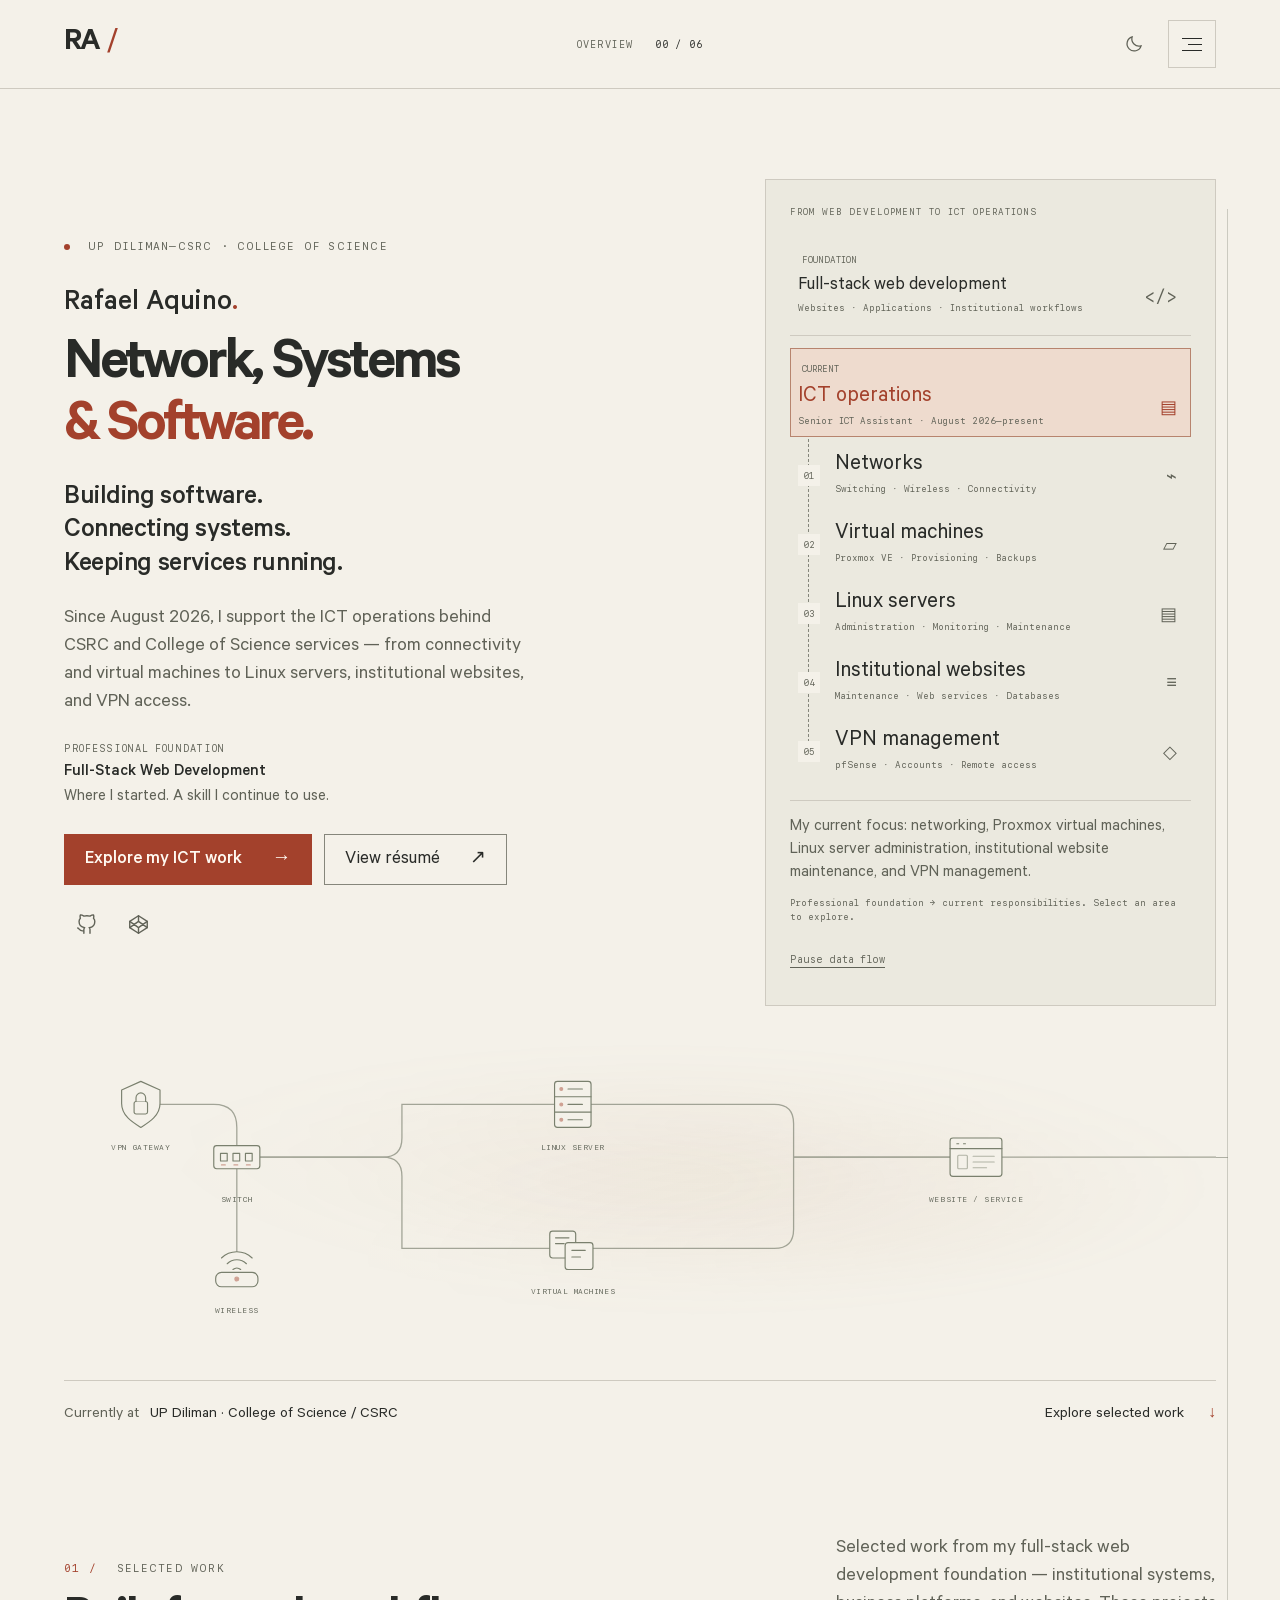
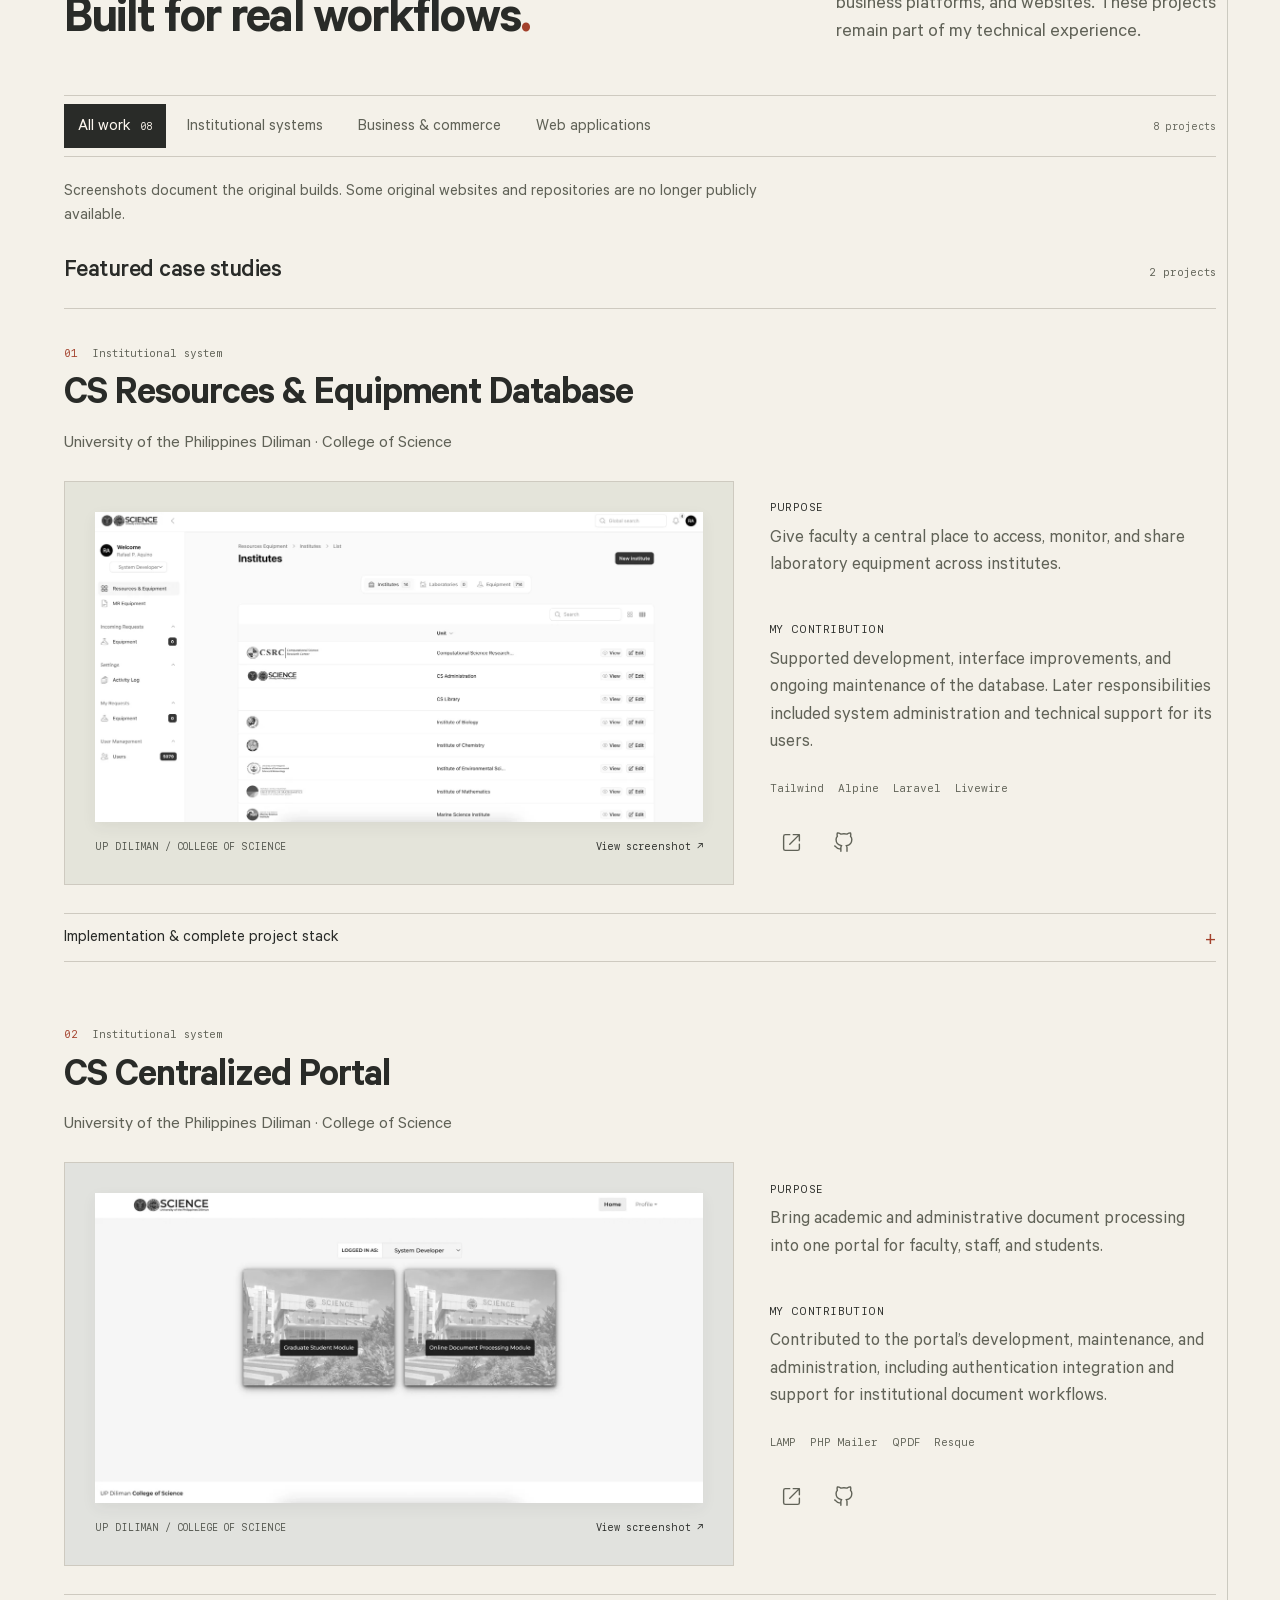
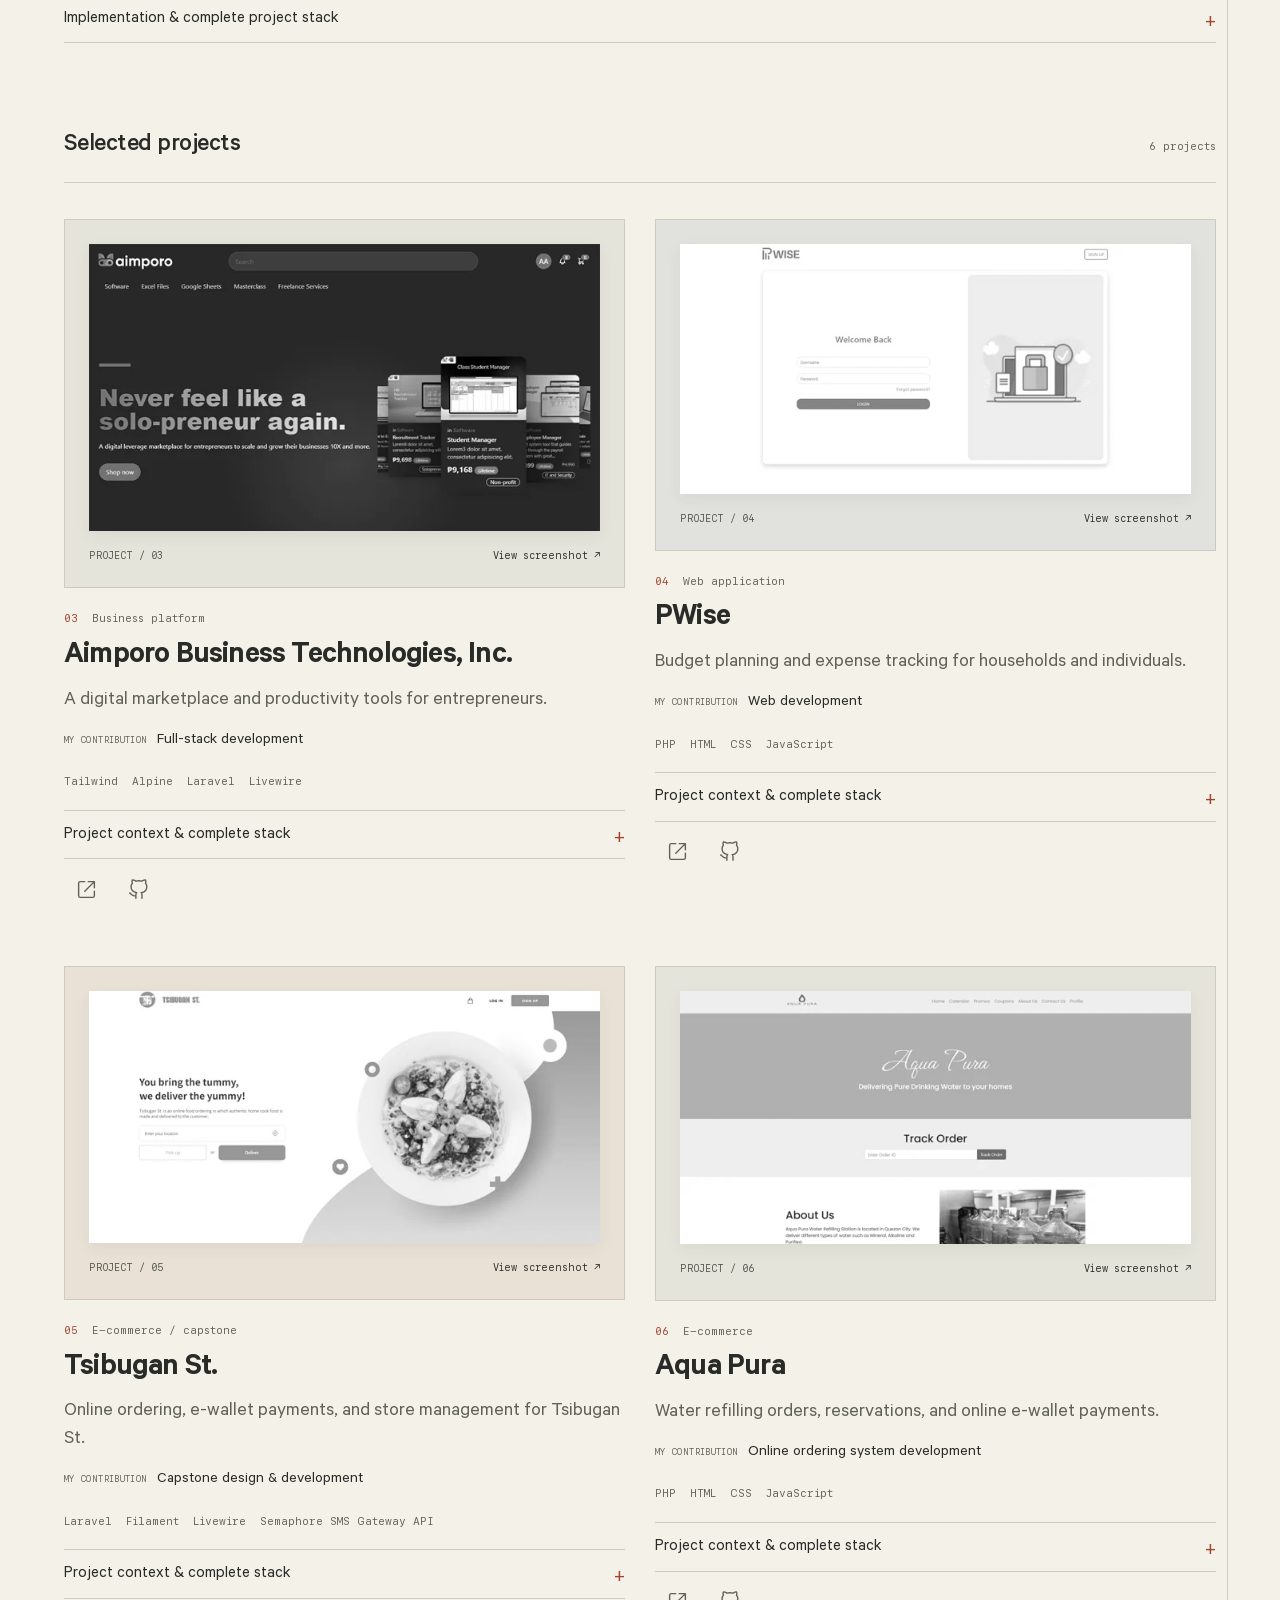
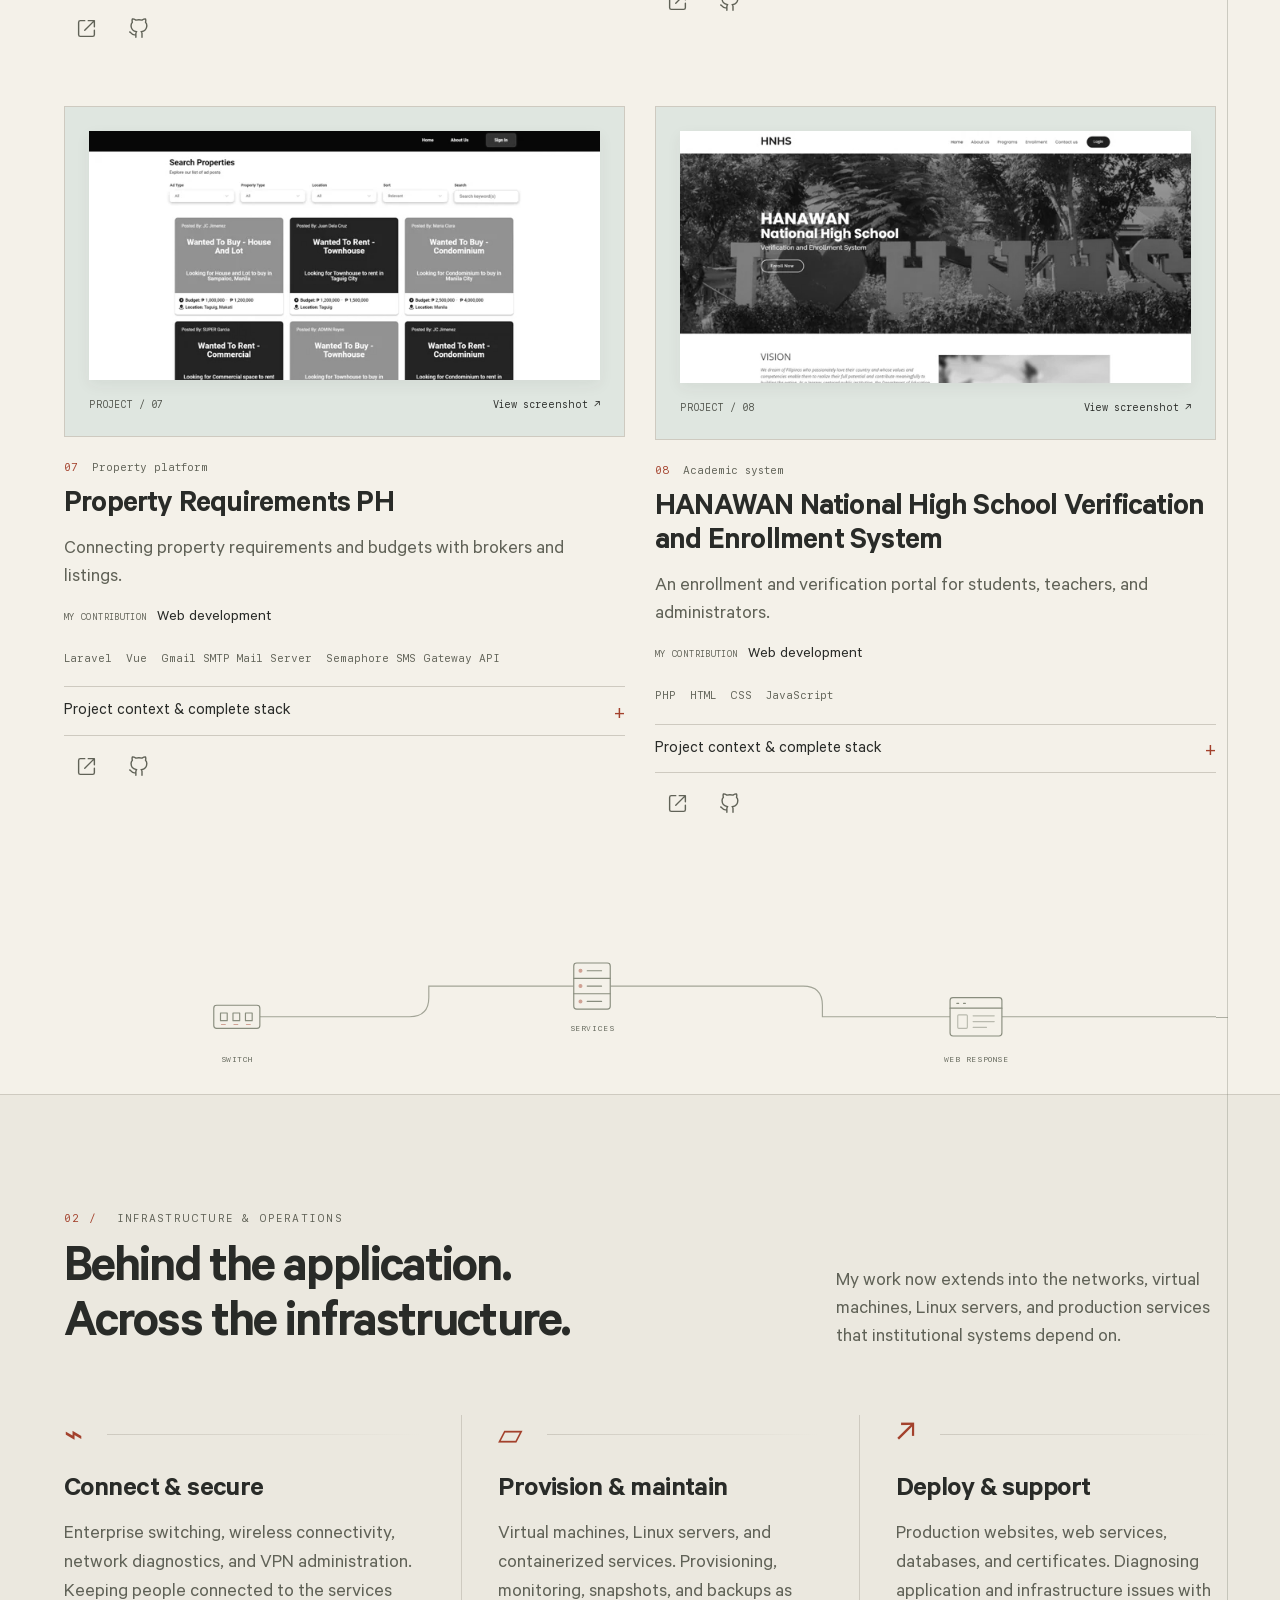
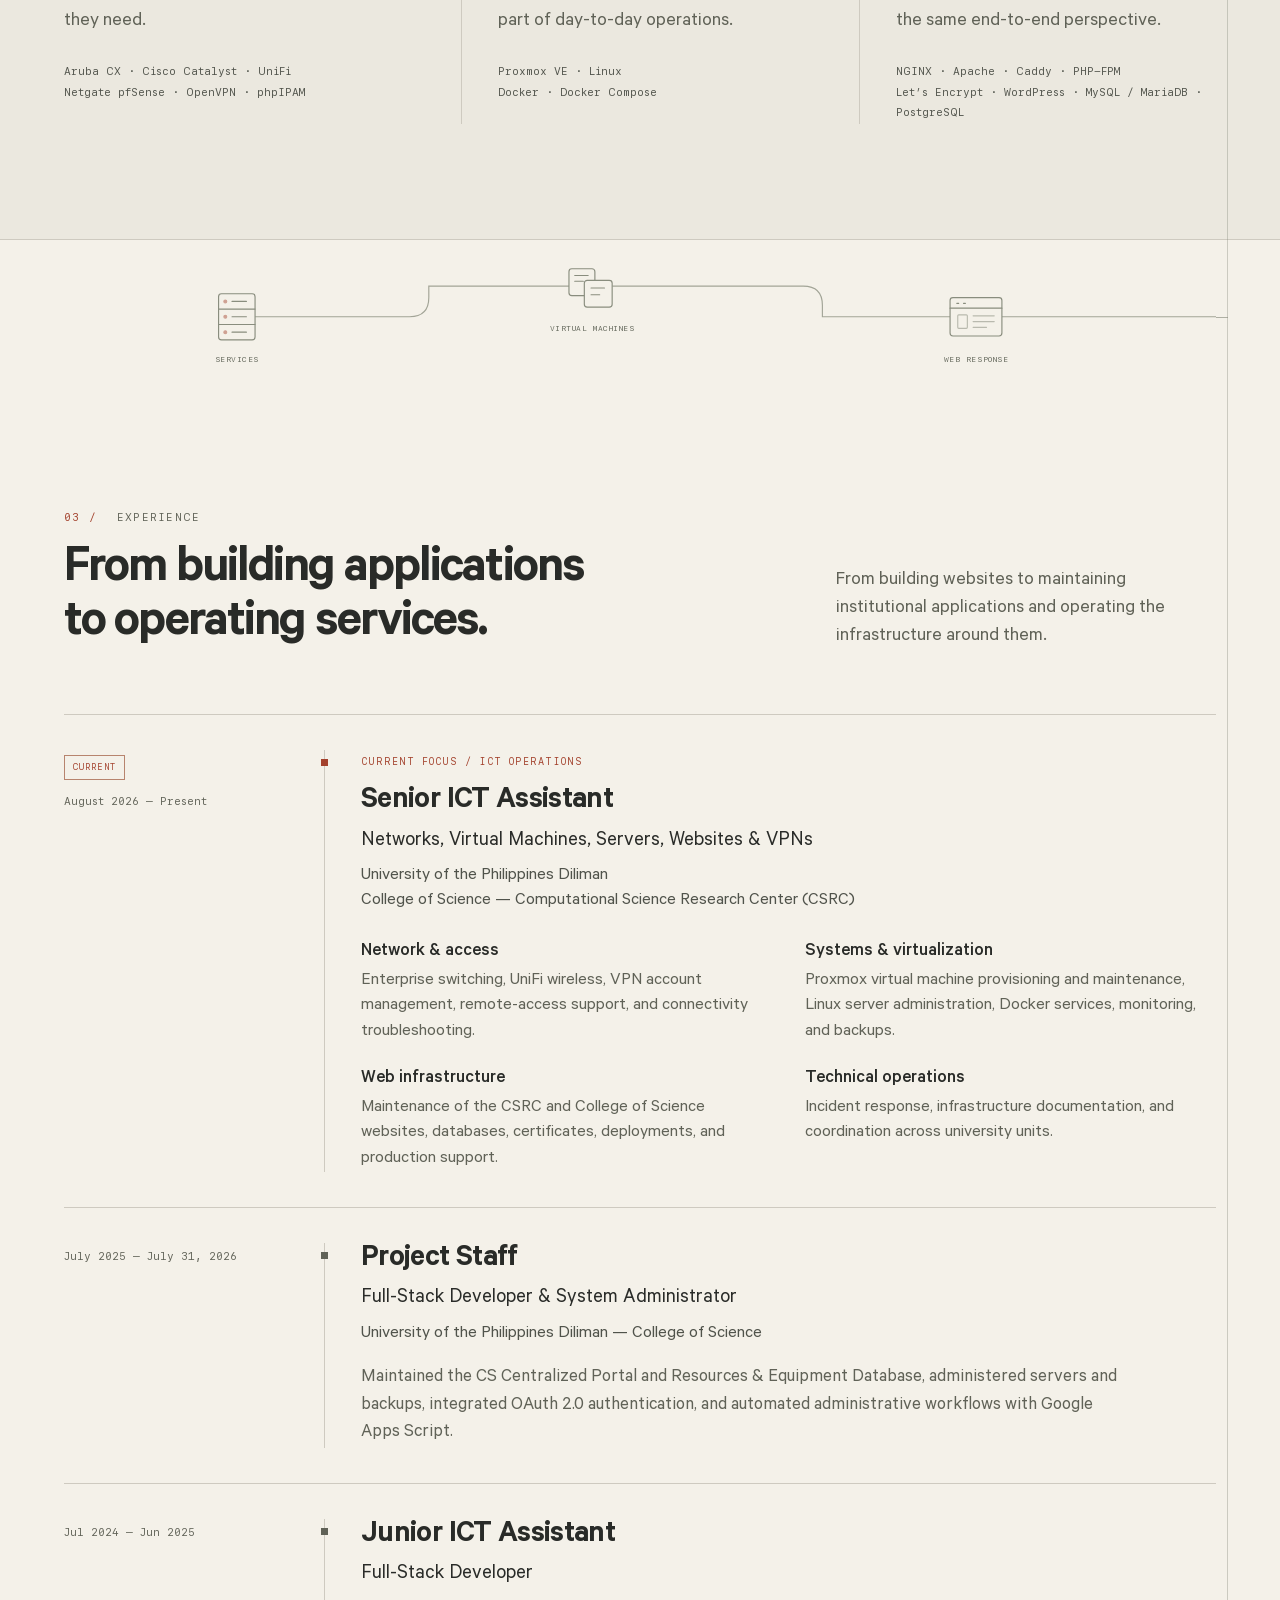
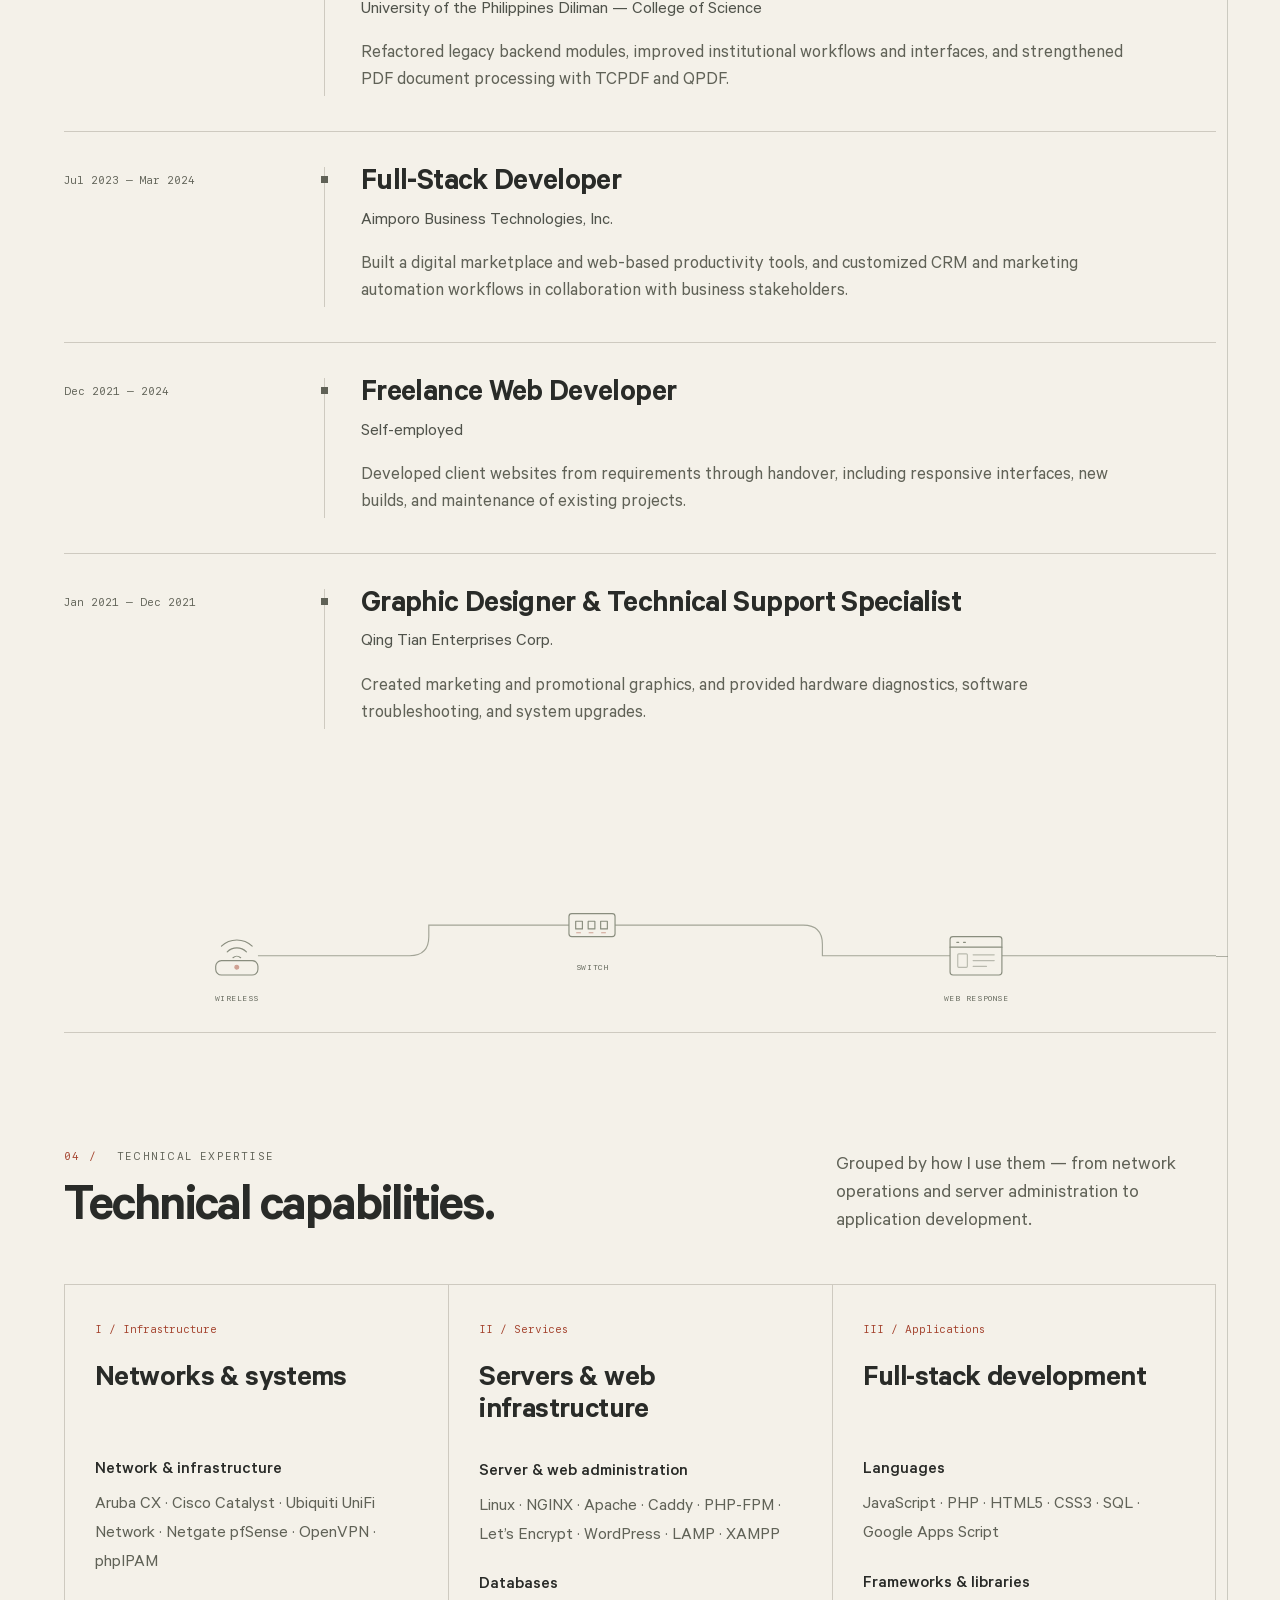
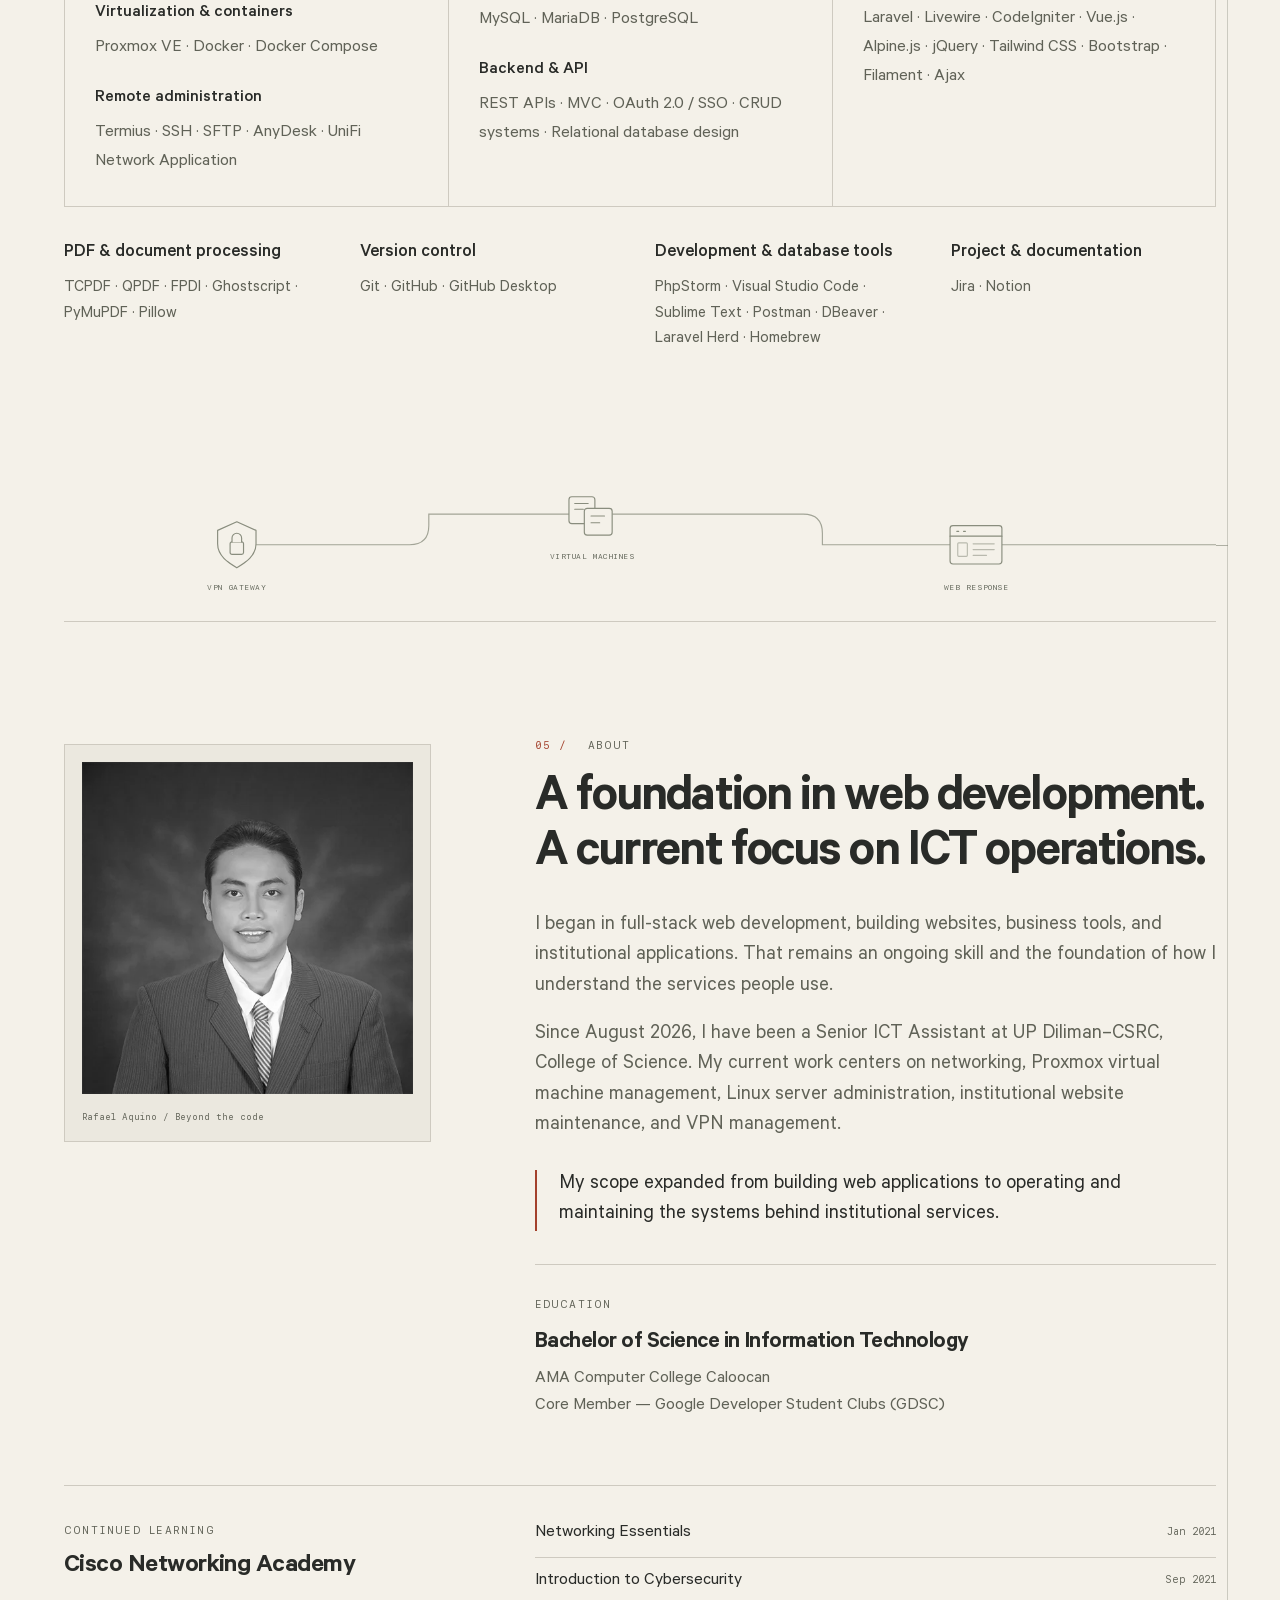
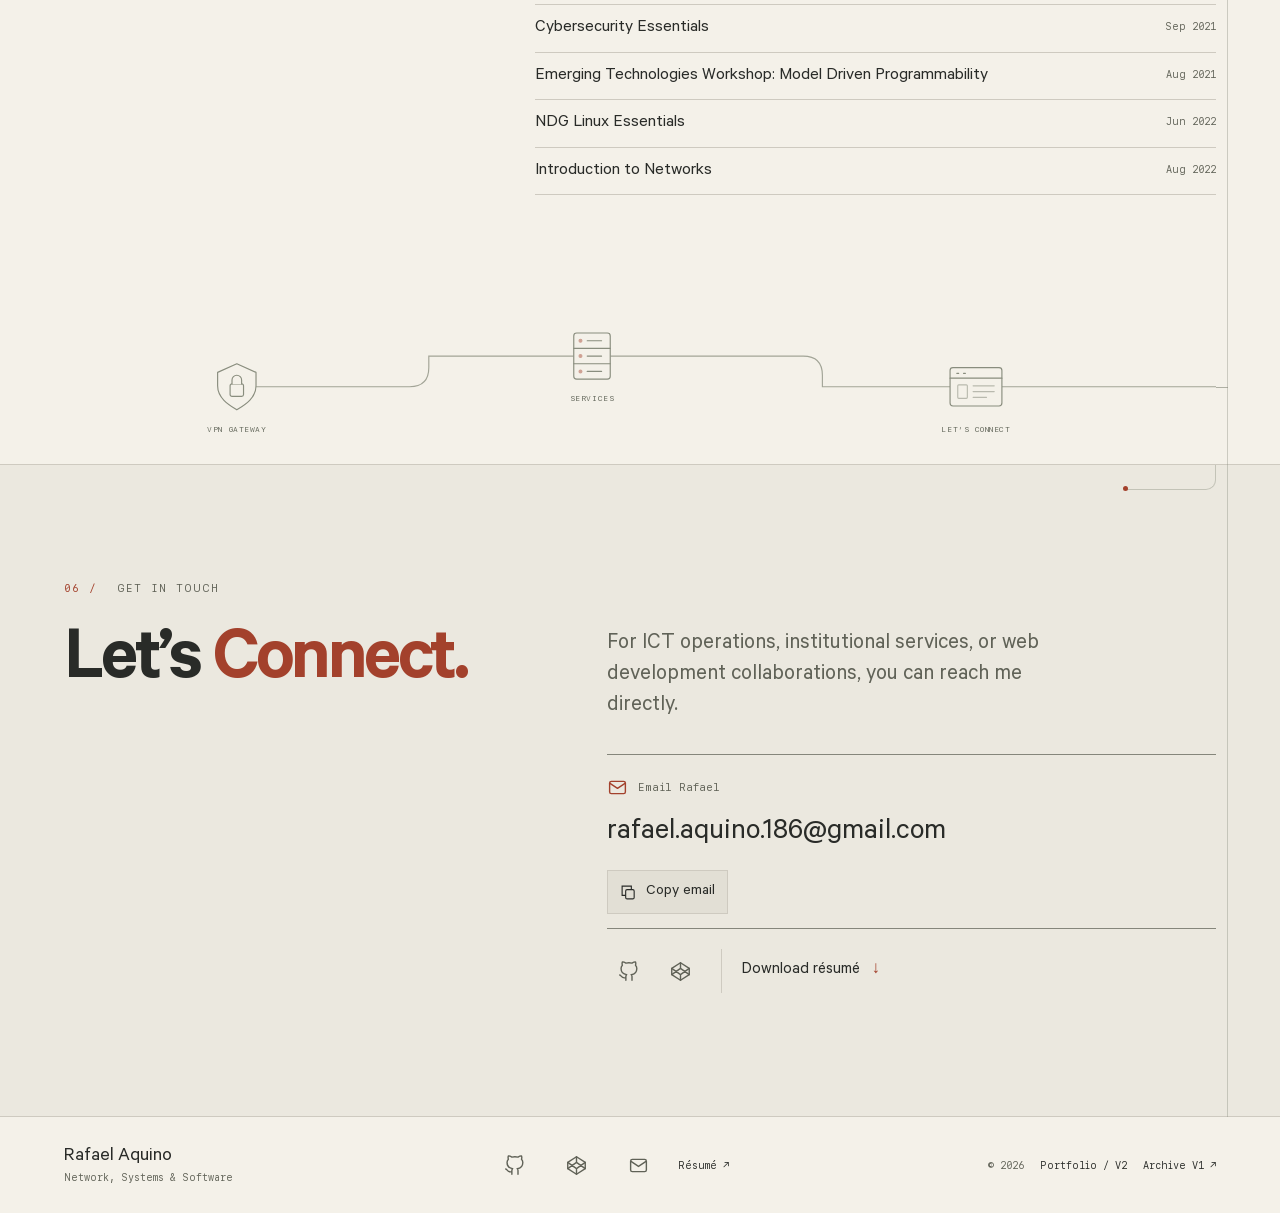
==== index.html @ 91b9a1d5 "Add accessible back-to-top control and complete portfolio review" ====
<!DOCTYPE html>
<html lang="en">

<head>
    <meta charset="UTF-8">
    <meta name="viewport" content="width=device-width, initial-scale=1">
    <meta name="theme-color" content="#141514">
    <script src="theme-init.js"></script>
    <title>Rafael Aquino — Network, Systems & Software</title>
    <meta name="description"
        content="Rafael Aquino — Senior ICT Assistant at UP Diliman–CSRC, College of Science. Web development experience expanded into networking, Linux servers, virtual machines, website maintenance, and VPN management.">
    <link rel="canonical" href="https://chrysippus2497.github.io/">
    <meta property="og:type" content="website">
    <meta property="og:locale" content="en_PH">
    <meta property="og:title" content="Rafael Aquino — Network, Systems & Software">
    <meta property="og:description"
        content="Networks, virtual machines, servers, websites and VPNs. A foundation in full-stack web development, expanded into ICT operations.">
    <meta property="og:url" content="https://chrysippus2497.github.io/">
    <meta property="og:image" content="https://chrysippus2497.github.io/images/social-preview.png">
    <meta property="og:image:width" content="1200">
    <meta property="og:image:height" content="630">
    <meta property="og:image:alt" content="Rafael Aquino — Network, Systems & Software">
    <meta name="twitter:card" content="summary_large_image">
    <meta name="twitter:title" content="Rafael Aquino — Network, Systems & Software">
    <meta name="twitter:description"
        content="Senior ICT Assistant at UP Diliman–CSRC, College of Science.">
    <meta name="twitter:image" content="https://chrysippus2497.github.io/images/social-preview.png">
    <meta name="twitter:image:alt" content="Rafael Aquino — Network, Systems & Software">
    <link rel="icon" type="image/png" href="images/faviconCircle.png">
    <link rel="preload" href="assets/Calibre-Regular-b0d4cbb1201155ddccc21d1b8059a670.woff2" as="font" type="font/woff2"
        crossorigin>
    <link rel="preload" href="assets/Calibre-Semibold-94fc73852539d6733dc0d80252c5e3fb.woff2" as="font"
        type="font/woff2" crossorigin>
    <link rel="stylesheet" href="style.css">
    <script src="javascript.js" defer></script>
    <script
        type="application/ld+json">{"@context":"https://schema.org","@type":"Person","name":"Rafael Aquino","url":"https://chrysippus2497.github.io/","image":"https://chrysippus2497.github.io/images/rafael-aquino.webp","jobTitle":"Senior ICT Assistant","worksFor":{"@type":"Organization","name":"University of the Philippines Diliman — College of Science, Computational Science Research Center"},"alumniOf":{"@type":"CollegeOrUniversity","name":"AMA Computer College Caloocan"},"sameAs":["https://github.com/chrysippus2497","https://codepen.io/devrap2497"],"knowsAbout":["Network infrastructure","Systems administration","Virtualization","Full-stack development","Institutional systems"]}</script>
</head>

<body>
    <a class="skip-link" href="#main-content">Skip to content</a>
    <header class="site-header">
        <div class="navigation wrap">
            <a class="brand" href="#home" aria-label="Rafael Aquino, home">RA<span>/</span></a>
            <p class="nav-context" aria-hidden="true"><span id="nav-location">Portfolio / V2</span><span id="nav-position">Index / 06</span></p>
            <div class="nav-utilities">
                <button class="theme-toggle" type="button" aria-label="Switch color theme" title="Switch color theme" hidden>
                    <svg class="theme-sun" width="20" height="20" viewBox="0 0 24 24" fill="none" stroke="currentColor" stroke-width="1.5" aria-hidden="true" focusable="false"><circle cx="12" cy="12" r="4"/><path d="M12 2v2m0 16v2M2 12h2m16 0h2M5 5l1.5 1.5m11 11L19 19M5 19l1.5-1.5m11-11L19 5"/></svg>
                    <svg class="theme-moon" width="20" height="20" viewBox="0 0 24 24" fill="none" stroke="currentColor" stroke-width="1.5" aria-hidden="true" focusable="false"><path d="M20.5 14.2A8.6 8.6 0 0 1 9.8 3.5a8.6 8.6 0 1 0 10.7 10.7Z"/></svg>
                </button>
            <button class="menu-toggle" type="button" aria-expanded="false" aria-controls="navigation-panel" aria-haspopup="dialog" aria-label="Open navigation menu" title="Open menu" hidden>
                <span class="hamburger-icon" aria-hidden="true"><span></span><span></span><span></span></span>
            </button>
            </div>
        </div>
        <noscript><nav class="no-script-nav wrap" aria-label="Primary navigation">
            <a href="#home">Overview</a><a href="#projects">Work</a><a href="#infrastructure">Infrastructure</a><a href="#experience">Experience</a><a href="#expertise">Expertise</a><a href="#about">About</a><a href="resume/resume.pdf" target="_blank" rel="noopener">Résumé ↗</a><a href="#contact">Contact</a>
        </nav></noscript>
    </header>
    <dialog class="menu-dialog" id="navigation-panel" aria-labelledby="menu-heading">
        <div class="menu-panel">
            <div class="menu-panel-header"><p class="eyebrow" id="menu-heading">Explore the portfolio</p>
                <button class="menu-close" type="button" aria-label="Close navigation menu" title="Close menu"><span class="close-icon" aria-hidden="true"></span></button>
            </div>
            <p class="menu-intro">Network, Systems<br><span>& Software.</span></p>
            <nav class="menu-links" id="nav-links" aria-label="Primary navigation">
                <a href="#home" data-label="Overview"><span class="menu-number" aria-hidden="true">00</span><span>Overview</span><span class="menu-active-indicator" aria-hidden="true"></span></a>
                <a href="#projects" data-label="Selected work"><span class="menu-number" aria-hidden="true">01</span><span>Selected work</span><span class="menu-active-indicator" aria-hidden="true"></span></a>
                <a href="#infrastructure" data-label="Infrastructure"><span class="menu-number" aria-hidden="true">02</span><span>Infrastructure</span><span class="menu-active-indicator" aria-hidden="true"></span></a>
                <a href="#experience" data-label="Experience"><span class="menu-number" aria-hidden="true">03</span><span>Experience</span><span class="menu-active-indicator" aria-hidden="true"></span></a>
                <a href="#expertise" data-label="Expertise"><span class="menu-number" aria-hidden="true">04</span><span>Expertise</span><span class="menu-active-indicator" aria-hidden="true"></span></a>
                <a href="#about" data-label="About"><span class="menu-number" aria-hidden="true">05</span><span>About</span><span class="menu-active-indicator" aria-hidden="true"></span></a>
                <a href="#contact" data-label="Contact"><span class="menu-number" aria-hidden="true">06</span><span>Let’s talk</span><span class="menu-active-indicator" aria-hidden="true"></span></a>
            </nav>
            <div class="menu-footer">
                <div class="theme-settings" hidden><span class="theme-caption" id="theme-caption">Appearance</span><div class="theme-options" role="group" aria-labelledby="theme-caption"><button type="button" data-theme-choice="dark" aria-pressed="false">Dark</button><button type="button" data-theme-choice="light" aria-pressed="false">Light</button><button type="button" data-theme-choice="system" aria-pressed="true">System</button></div></div>
                <a class="menu-email" href="mailto:rafael.aquino.186@gmail.com">rafael.aquino.186@gmail.com <svg class="email-icon" width="21" height="21" viewBox="0 0 24 24" fill="none" stroke="currentColor" stroke-width="1.6" stroke-linecap="round" stroke-linejoin="round" aria-hidden="true" focusable="false"><rect x="3" y="5" width="18" height="14" rx="2"/><path d="m3 7 9 6 9-6"/></svg></a>
                <div class="menu-socials"><a class="social-link" href="https://github.com/chrysippus2497" target="_blank" rel="noopener noreferrer" aria-label="GitHub profile (opens in a new tab)" title="GitHub"><svg class="social-icon" width="21" height="21" viewBox="0 0 24 24" fill="none" stroke="currentColor" stroke-width="1.6" stroke-linecap="round" stroke-linejoin="round" aria-hidden="true" focusable="false"><path d="M9 19c-5 1.5-5-2.5-7-3m14 6v-3.87a3.37 3.37 0 0 0-.94-2.61c3.14-.35 6.44-1.54 6.44-7A5.44 5.44 0 0 0 20 4.77 5.07 5.07 0 0 0 19.91 1S18.73.65 16 2.48a13.38 13.38 0 0 0-7 0C6.27.65 5.09 1 5.09 1A5.07 5.07 0 0 0 5 4.77a5.44 5.44 0 0 0-1.5 3.78c0 5.42 3.3 6.61 6.44 7A3.37 3.37 0 0 0 9 18.13V22"/></svg></a><a class="social-link" href="https://codepen.io/devrap2497" target="_blank" rel="noopener noreferrer" aria-label="CodePen profile (opens in a new tab)" title="CodePen"><svg class="social-icon" width="21" height="21" viewBox="0 0 24 24" fill="none" stroke="currentColor" stroke-width="1.6" stroke-linecap="round" stroke-linejoin="round" aria-hidden="true" focusable="false"><polygon points="12 2 22 8.5 22 15.5 12 22 2 15.5 2 8.5 12 2"/><path d="M12 22v-6.5M22 8.5l-10 7-10-7m0 7 10-7 10 7M12 2v6.5"/></svg></a><a class="document-link" href="resume/resume.pdf" target="_blank" rel="noopener">View résumé <span aria-hidden="true">↗</span></a></div>
            </div>
        </div>
    </dialog>
    <main id="main-content" tabindex="-1">
        <section class="hero wrap" id="home" aria-labelledby="hero-title">
            <div class="connected-system network-art" aria-hidden="true">
<svg class="system-desktop" viewBox="0 0 1200 290" fill="none" focusable="false">
<g class="system-paths"><path d="M100 65H156Q180 65 180 89V108"/><path d="M204 120H332Q352 120 352 100V65H511"/><path d="M204 120H332Q352 120 352 140V215H506"/><path d="M549 65H740Q760 65 760 85V120H923"/><path d="M551 215H740Q760 215 760 195V120H923"/><path d="M180 132V220"/><path d="M977 120H1200"/></g>
<g class="topology-device device-vpn" transform="translate(80 65)">
<circle class="network-motion node-arrival arrival-entry" r="33"/><path d="M0-24 20-15v14C20 12 8 19 0 24-8 19-20 12-20-1v-14Z"/><rect x="-7" y="-3" width="14" height="13" rx="2"/><path d="M-5-3v-4a5 5 0 0 1 10 0v4"/><text text-anchor="middle" y="47">VPN GATEWAY</text></g><g class="topology-device device-switch" transform="translate(180 120)">
<circle class="network-motion node-arrival arrival-entry" r="33"/><rect x="-24" y="-12" width="48" height="24" rx="3"/><path d="M-17-4h7v8h-7zm13 0h7v8h-7zm13 0h7v8H9z"/><g class="network-motion port-lights"><path d="M-16 8h4m9 0h4m9 0h4"/></g><text text-anchor="middle" y="47">SWITCH</text></g><g class="topology-device device-wireless" transform="translate(180 235)">
<circle class="network-motion node-arrival arrival-entry" r="33"/><rect x="-22" y="5" width="44" height="15" rx="6"/><path d="M-16-10a23 23 0 0 1 32 0M-10-4a14 14 0 0 1 20 0M-4 2a6 6 0 0 1 8 0"/><circle class="network-motion port-lights" cy="12" r="2"/><text text-anchor="middle" y="47">WIRELESS</text></g><g class="topology-device device-server" transform="translate(530 65)">
<circle class="network-motion node-arrival arrival-compute" r="33"/><rect x="-19" y="-24" width="38" height="48" rx="3"/><path d="M-19-8h38M-19 8h38M-5-16h15M-5 0h15M-5 16h15"/><g class="network-motion port-lights"><circle cx="-12" cy="-16" r="1.5"/><circle cx="-12" r="1.5"/><circle cx="-12" cy="16" r="1.5"/></g><text text-anchor="middle" y="47">LINUX SERVER</text></g><g class="topology-device device-vm" transform="translate(530 215)">
<circle class="network-motion node-arrival arrival-compute" r="33"/><rect x="-24" y="-18" width="27" height="28" rx="3"/><rect x="-8" y="-6" width="29" height="28" rx="3"/><path d="M-18-11h14m-14 6h9M-1 2h14M-1 9h9"/><text text-anchor="middle" y="47">VIRTUAL MACHINES</text></g><g class="topology-device device-website" transform="translate(950 120)">
<circle class="network-motion node-arrival arrival-web" r="33"/><rect x="-27" y="-20" width="54" height="40" rx="3"/><path d="M-27-9h54M-20-14h2m5 0h2"/><g class="network-motion browser-page"><rect x="-19" y="-2" width="10" height="14" rx="1"/><path d="M-3-1h22M-3 5h22M-3 11h14"/></g><text text-anchor="middle" y="47">WEBSITE / SERVICE</text></g>
<g class="topology-signals"><path class="network-motion data-signal flow-entry" pathLength="100" d="M100 65H156Q180 65 180 89V108"/><path class="network-motion data-signal flow-compute" pathLength="100" d="M204 120H332Q352 120 352 100V65H511"/><path class="network-motion data-signal flow-paired" pathLength="100" d="M204 120H332Q352 120 352 140V215H506"/><path class="network-motion data-signal flow-web" pathLength="100" d="M549 65H740Q760 65 760 85V120H923"/><path class="network-motion data-signal flow-branch" pathLength="100" d="M551 215H740Q760 215 760 195V120H923"/><path class="network-motion data-signal flow-return" pathLength="100" d="M100 65H156Q180 65 180 89V120H332Q352 120 352 100V65H740Q760 65 760 85V120H923"/></g>
</svg><svg class="system-mobile" viewBox="0 0 360 280" fill="none" focusable="false">
<g class="system-paths"><path d="M40 185V79H46"/><path d="M70 67H122Q142 67 142 87V101"/><path d="M161 125H216Q230 125 230 105V67H253"/><path d="M161 125H216Q230 125 230 145V203H256"/><path d="M307 67H328V145H360"/><path d="M301 203H328V145"/></g>
<g class="topology-device device-vpn" transform="translate(40 209)">
<circle class="network-motion node-arrival arrival-entry" r="33"/><path d="M0-24 20-15v14C20 12 8 19 0 24-8 19-20 12-20-1v-14Z"/><rect x="-7" y="-3" width="14" height="13" rx="2"/><path d="M-5-3v-4a5 5 0 0 1 10 0v4"/><text text-anchor="middle" y="47">VPN</text></g><g class="topology-device device-switch" transform="translate(46 67)">
<circle class="network-motion node-arrival arrival-entry" r="33"/><rect x="-24" y="-12" width="48" height="24" rx="3"/><path d="M-17-4h7v8h-7zm13 0h7v8h-7zm13 0h7v8H9z"/><g class="network-motion port-lights"><path d="M-16 8h4m9 0h4m9 0h4"/></g><text text-anchor="middle" y="47">SWITCH</text></g><g class="topology-device device-server" transform="translate(142 125)">
<circle class="network-motion node-arrival arrival-compute" r="33"/><rect x="-19" y="-24" width="38" height="48" rx="3"/><path d="M-19-8h38M-19 8h38M-5-16h15M-5 0h15M-5 16h15"/><g class="network-motion port-lights"><circle cx="-12" cy="-16" r="1.5"/><circle cx="-12" r="1.5"/><circle cx="-12" cy="16" r="1.5"/></g><text text-anchor="middle" y="47">SERVER</text></g><g class="topology-device device-website" transform="translate(280 67)">
<circle class="network-motion node-arrival arrival-web" r="33"/><rect x="-27" y="-20" width="54" height="40" rx="3"/><path d="M-27-9h54M-20-14h2m5 0h2"/><g class="network-motion browser-page"><rect x="-19" y="-2" width="10" height="14" rx="1"/><path d="M-3-1h22M-3 5h22M-3 11h14"/></g><text text-anchor="middle" y="47">WEBSITE</text></g><g class="topology-device device-vm" transform="translate(280 203)">
<circle class="network-motion node-arrival arrival-compute" r="33"/><rect x="-24" y="-18" width="27" height="28" rx="3"/><rect x="-8" y="-6" width="29" height="28" rx="3"/><path d="M-18-11h14m-14 6h9M-1 2h14M-1 9h9"/><text text-anchor="middle" y="47">VM</text></g>
<g class="topology-signals"><path class="network-motion data-signal flow-entry" pathLength="100" d="M40 185V79H46"/><path class="network-motion data-signal flow-compute" pathLength="100" d="M70 67H122Q142 67 142 87V101"/><path class="network-motion data-signal flow-web" pathLength="100" d="M161 125H216Q230 125 230 105V67H253"/><path class="network-motion data-signal flow-paired" pathLength="100" d="M161 125H216Q230 125 230 145V203H256"/><path class="network-motion data-signal flow-return" pathLength="100" d="M40 185V67H122Q142 67 142 87V125H216Q230 125 230 105V67H253"/></g>
</svg>
            </div>
            <div class="hero-copy">
                <p class="eyebrow"><span class="status-dot" aria-hidden="true"></span> UP Diliman–CSRC · College of Science</p>
                <p class="hero-name">Rafael Aquino<span class="accent">.</span></p>
                <h1 id="hero-title">Network, Systems<br><span class="accent">& Software.</span></h1>
                <p class="hero-statement">Building software.<br>Connecting systems.<br>Keeping services running.</p>
                <p class="hero-intro">Since August 2026, I support the ICT operations behind CSRC and College of Science services — from connectivity and virtual machines to Linux servers, institutional websites, and VPN access.</p>
                <p class="hero-foundation"><span>Professional foundation</span><strong>Full-Stack Web Development</strong><br>Where I started. A skill I continue to use.</p>
                <div class="actions"><a class="button button-primary" href="#infrastructure">Explore my ICT work <span
                            aria-hidden="true">→</span></a><a class="button button-secondary" href="resume/resume.pdf" target="_blank" rel="noopener">View résumé <span aria-hidden="true">↗</span></a></div>
                <div class="hero-socials"><a class="social-link" href="https://github.com/chrysippus2497" target="_blank" rel="noopener noreferrer" aria-label="GitHub profile (opens in a new tab)" title="GitHub"><svg class="social-icon" width="21" height="21" viewBox="0 0 24 24" fill="none" stroke="currentColor" stroke-width="1.6" stroke-linecap="round" stroke-linejoin="round" aria-hidden="true" focusable="false"><path d="M9 19c-5 1.5-5-2.5-7-3m14 6v-3.87a3.37 3.37 0 0 0-.94-2.61c3.14-.35 6.44-1.54 6.44-7A5.44 5.44 0 0 0 20 4.77 5.07 5.07 0 0 0 19.91 1S18.73.65 16 2.48a13.38 13.38 0 0 0-7 0C6.27.65 5.09 1 5.09 1A5.07 5.07 0 0 0 5 4.77a5.44 5.44 0 0 0-1.5 3.78c0 5.42 3.3 6.61 6.44 7A3.37 3.37 0 0 0 9 18.13V22"/></svg></a><a class="social-link" href="https://codepen.io/devrap2497" target="_blank" rel="noopener noreferrer" aria-label="CodePen profile (opens in a new tab)" title="CodePen"><svg class="social-icon" width="21" height="21" viewBox="0 0 24 24" fill="none" stroke="currentColor" stroke-width="1.6" stroke-linecap="round" stroke-linejoin="round" aria-hidden="true" focusable="false"><polygon points="12 2 22 8.5 22 15.5 12 22 2 15.5 2 8.5 12 2"/><path d="M12 22v-6.5M22 8.5l-10 7-10-7m0 7 10-7 10 7M12 2v6.5"/></svg></a></div>
            </div>
            <figure class="stack-figure" aria-labelledby="stack-title">
                <figcaption><span class="eyebrow" id="stack-title">From web development to ICT operations</span></figcaption>
                <ol class="stack-layers career-layers">
                    <li class="foundation-layer"><button type="button" data-layer="applications" aria-pressed="false"><span class="layer-number">Foundation</span><span class="layer-name">Full-stack web development<small>Websites · Applications · Institutional workflows</small></span><span class="layer-icon" aria-hidden="true">&lt;/&gt;</span></button></li>
                    <li class="current-layer"><button type="button" data-layer="operations" aria-pressed="true"><span class="layer-number">Current</span><span class="layer-name">ICT operations<small>Senior ICT Assistant · August 2026–present</small></span><span class="layer-icon" aria-hidden="true">▤</span></button></li>
                    <li class=""><button type="button" data-layer="network" aria-pressed="false"><span class="layer-number">01</span><span class="layer-name">Networks<small>Switching · Wireless · Connectivity</small></span><span class="layer-icon" aria-hidden="true">⌁</span></button></li>
                    <li class=""><button type="button" data-layer="virtualization" aria-pressed="false"><span class="layer-number">02</span><span class="layer-name">Virtual machines<small>Proxmox VE · Provisioning · Backups</small></span><span class="layer-icon" aria-hidden="true">▱</span></button></li>
                    <li class=""><button type="button" data-layer="systems" aria-pressed="false"><span class="layer-number">03</span><span class="layer-name">Linux servers<small>Administration · Monitoring · Maintenance</small></span><span class="layer-icon" aria-hidden="true">▤</span></button></li>
                    <li class=""><button type="button" data-layer="services" aria-pressed="false"><span class="layer-number">04</span><span class="layer-name">Institutional websites<small>Maintenance · Web services · Databases</small></span><span class="layer-icon" aria-hidden="true">≡</span></button></li>
                    <li class=""><button type="button" data-layer="security" aria-pressed="false"><span class="layer-number">05</span><span class="layer-name">VPN management<small>pfSense · Accounts · Remote access</small></span><span class="layer-icon" aria-hidden="true">◇</span></button></li>
                </ol>
                <p class="stack-detail" id="stack-detail" aria-live="polite">My current focus: networking, Proxmox virtual machines, Linux server administration, institutional website maintenance, and VPN management.</p>
                <p class="figure-note">Professional foundation → current responsibilities. Select an area to explore.</p>
                <button class="motion-toggle" type="button" aria-pressed="false" hidden>Pause data flow</button>
            </figure>
            <div class="hero-bottom"><span>Currently at <strong>UP Diliman · College of Science / CSRC</strong></span><a
                    href="#projects">Explore selected work <span aria-hidden="true">↓</span></a></div>
        </section>

        <section class="section wrap work-section" id="projects" aria-labelledby="work-title">
            <div class="section-heading">
                <div>
                    <p class="eyebrow"><span>01 /</span> Selected work</p>
                    <h2 id="work-title">Built for real workflows<span class="accent">.</span></h2>
                </div>
                <p>Selected work from my full-stack web development foundation — institutional systems, business platforms, and websites. These projects remain part of my technical experience.</p>
            </div>
            <div class="work-toolbar" hidden>
                <div class="filters" role="group" aria-label="Filter projects"><button type="button" data-filter="all"
                        aria-pressed="true">All work <span>08</span></button><button type="button"
                        data-filter="Institutional systems" aria-pressed="false">Institutional systems</button><button
                        type="button" data-filter="Business & commerce" aria-pressed="false">Business &
                        commerce</button><button type="button" data-filter="Web applications" aria-pressed="false">Web
                        applications</button></div>
                <p id="project-count" class="mono" aria-live="polite">8 projects</p>
            </div>
            <p class="work-note">Screenshots document the original builds. Some original websites and repositories are
                no longer publicly available.</p>
            <div class="work-collection" id="project-list">
                <!-- PROJECTS:START -->
<section class="work-group" aria-labelledby="featured-work-title"><header class="work-group-heading"><h3 id="featured-work-title">Featured case studies</h3><span class="work-group-count mono">2 projects</span></header><div class="case-studies"><article class="project case-study" id="project-cs-resources" data-category="Institutional systems">
      <header class="case-heading"><p class="project-meta"><span class="project-number">01</span><span>Institutional system</span></p><h4 class="project-title">CS Resources &amp; Equipment Database</h4><p class="case-context">University of the Philippines Diliman · College of Science</p></header>
      <div class="case-layout"><a class="project-visual" href="./project-assets/cs-resources-equipment-database.png" data-title="CS Resources &amp; Equipment Database" aria-label="View screenshot of CS Resources &amp; Equipment Database">
    <picture><source type="image/webp" srcset="project-assets/optimized/cs-resources-640.webp 640w, project-assets/optimized/cs-resources.webp 1280w" sizes="(max-width: 600px) 85vw, (max-width: 900px) 85vw, 720px"><img src="./project-assets/cs-resources-equipment-database.png" alt="CS Resources &amp; Equipment Database — A shared home for laboratory resources across UP Diliman’s College of Science." width="2846" height="1452" loading="lazy" decoding="async"></picture>
    <span class="image-caption"><span>UP DILIMAN / COLLEGE OF SCIENCE</span><span>View screenshot ↗</span></span>
  </a>
        <div class="case-narrative"><div><h5>Purpose</h5><p>Give faculty a central place to access, monitor, and share laboratory equipment across institutes.</p></div><div><h5>My contribution</h5><p>Supported development, interface improvements, and ongoing maintenance of the database. Later responsibilities included system administration and technical support for its users.</p></div><ul class="stack-preview"><li>Tailwind</li><li>Alpine</li><li>Laravel</li><li>Livewire</li></ul><div class="project-links"><a class="social-link" href="https://csresourcesequipment.com" target="_blank" rel="noopener noreferrer" aria-label="Visit the original CS Resources &amp; Equipment Database website (opens in a new tab)" title="Visit the original CS Resources &amp; Equipment Database website (opens in a new tab)"><svg class="social-icon" width="21" height="21" viewBox="0 0 24 24" fill="none" stroke="currentColor" stroke-width="1.6" stroke-linecap="round" stroke-linejoin="round" aria-hidden="true" focusable="false"><path d="M14 3h7v7M21 3 10 14M10 3H5a2 2 0 0 0-2 2v14a2 2 0 0 0 2 2h14a2 2 0 0 0 2-2v-5"/></svg></a><a class="social-link" href="https://github.com/chrysippus2497/" target="_blank" rel="noopener noreferrer" aria-label="GitHub profile for CS Resources &amp; Equipment Database (opens in a new tab)" title="GitHub profile for CS Resources &amp; Equipment Database (opens in a new tab)"><svg class="social-icon" width="21" height="21" viewBox="0 0 24 24" fill="none" stroke="currentColor" stroke-width="1.6" stroke-linecap="round" stroke-linejoin="round" aria-hidden="true" focusable="false"><path d="M9 19c-5 1.5-5-2.5-7-3m14 6v-3.87a3.37 3.37 0 0 0-.94-2.61c3.14-.35 6.44-1.54 6.44-7A5.44 5.44 0 0 0 20 4.77 5.07 5.07 0 0 0 19.91 1S18.73.65 16 2.48a13.38 13.38 0 0 0-7 0C6.27.65 5.09 1 5.09 1A5.07 5.07 0 0 0 5 4.77a5.44 5.44 0 0 0-1.5 3.78c0 5.42 3.3 6.61 6.44 7A3.37 3.37 0 0 0 9 18.13V22"/></svg></a></div></div>
      </div>
      <details class="project-details case-details"><summary>Implementation & complete project stack</summary>
        <div class="case-implementation"><div><h5>Resource workflows</h5><p>Equipment management and sharing organized around College of Science laboratories and institutes.</p></div><div><h5>Application stack</h5><p>Laravel, Livewire, and Filament, with Tailwind and Alpine for the interface — the technologies recorded for this project.</p></div><div><h5>Ongoing operations</h5><p>Server checks, backups, database maintenance, and user support as part of administering the College’s institutional platforms.</p></div></div>
        <div class="case-record"><div><h5>Project context</h5><p class="project-description">The CS Resources &amp; Equipment Database is a web-based system built for the University of the Philippines Diliman – College of Science (UPD-CS). It provides a centralized platform for managing, monitoring, and sharing equipment across laboratories and institutes. Designed to promote sustainability, accountability, and inter-institute collaboration, the system enables faculty members to efficiently access, track, and manage institutional resources.</p></div><div><h5>Project stack</h5><ul class="tech-list"><li>Tailwind</li><li>Alpine</li><li>Laravel</li><li>Livewire</li><li>Filament</li><li>Pusher</li><li>Postman</li><li>GitHub Desktop</li><li>Google reCAPTCHA</li><li>Gmail SMTP Mail Server</li></ul></div></div>
      </details>
    </article>
<article class="project case-study" id="project-cs-portal" data-category="Institutional systems">
      <header class="case-heading"><p class="project-meta"><span class="project-number">02</span><span>Institutional system</span></p><h4 class="project-title">CS Centralized Portal</h4><p class="case-context">University of the Philippines Diliman · College of Science</p></header>
      <div class="case-layout"><a class="project-visual" href="./project-assets/cs-centralized-portal.png" data-title="CS Centralized Portal" aria-label="View screenshot of CS Centralized Portal">
    <picture><source type="image/webp" srcset="project-assets/optimized/cs-portal-640.webp 640w, project-assets/optimized/cs-portal.webp 1280w" sizes="(max-width: 600px) 85vw, (max-width: 900px) 85vw, 720px"><img src="./project-assets/cs-centralized-portal.png" alt="CS Centralized Portal — Academic and administrative document workflows, brought into one portal." width="2852" height="1452" loading="lazy" decoding="async"></picture>
    <span class="image-caption"><span>UP DILIMAN / COLLEGE OF SCIENCE</span><span>View screenshot ↗</span></span>
  </a>
        <div class="case-narrative"><div><h5>Purpose</h5><p>Bring academic and administrative document processing into one portal for faculty, staff, and students.</p></div><div><h5>My contribution</h5><p>Contributed to the portal’s development, maintenance, and administration, including authentication integration and support for institutional document workflows.</p></div><ul class="stack-preview"><li>LAMP</li><li>PHP Mailer</li><li>QPDF</li><li>Resque</li></ul><div class="project-links"><a class="social-link" href="https://cscentralizedportal.com" target="_blank" rel="noopener noreferrer" aria-label="Visit the original CS Centralized Portal website (opens in a new tab)" title="Visit the original CS Centralized Portal website (opens in a new tab)"><svg class="social-icon" width="21" height="21" viewBox="0 0 24 24" fill="none" stroke="currentColor" stroke-width="1.6" stroke-linecap="round" stroke-linejoin="round" aria-hidden="true" focusable="false"><path d="M14 3h7v7M21 3 10 14M10 3H5a2 2 0 0 0-2 2v14a2 2 0 0 0 2 2h14a2 2 0 0 0 2-2v-5"/></svg></a><a class="social-link" href="https://github.com/chrysippus2497/" target="_blank" rel="noopener noreferrer" aria-label="GitHub profile for CS Centralized Portal (opens in a new tab)" title="GitHub profile for CS Centralized Portal (opens in a new tab)"><svg class="social-icon" width="21" height="21" viewBox="0 0 24 24" fill="none" stroke="currentColor" stroke-width="1.6" stroke-linecap="round" stroke-linejoin="round" aria-hidden="true" focusable="false"><path d="M9 19c-5 1.5-5-2.5-7-3m14 6v-3.87a3.37 3.37 0 0 0-.94-2.61c3.14-.35 6.44-1.54 6.44-7A5.44 5.44 0 0 0 20 4.77 5.07 5.07 0 0 0 19.91 1S18.73.65 16 2.48a13.38 13.38 0 0 0-7 0C6.27.65 5.09 1 5.09 1A5.07 5.07 0 0 0 5 4.77a5.44 5.44 0 0 0-1.5 3.78c0 5.42 3.3 6.61 6.44 7A3.37 3.37 0 0 0 9 18.13V22"/></svg></a></div></div>
      </div>
      <details class="project-details case-details"><summary>Implementation & complete project stack</summary>
        <div class="case-implementation"><div><h5>Document processing</h5><p>A PHP-based workflow with the recorded PDF tools: TCPDF, QPDF, FPDI, and Ghostscript.</p></div><div><h5>Connected authentication</h5><p>Integrated OAuth 2.0-based authentication into the institutional portal to support sign-on across connected systems.</p></div><div><h5>Maintenance &amp; support</h5><p>Maintained the portal and its supporting services, with server monitoring, backups, database maintenance, and support for faculty, staff, and students.</p></div></div>
        <div class="case-record"><div><h5>Project context</h5><p class="project-description">The CS Centralized Portal is a web-based platform developed for the University of the Philippines Diliman – College of Science (UPD-CS). It serves as the main system for academic and administrative document processing, aiming to eliminate traditional manual workflows and centralize services for faculty, staff, and students.</p></div><div><h5>Project stack</h5><ul class="tech-list"><li>LAMP</li><li>PHP Mailer</li><li>QPDF</li><li>Resque</li><li>TCPDF</li><li>Ghostscript</li><li>FPDI</li><li>Bootstrap</li><li>Ajax</li><li>jQuery</li><li>Postman</li><li>GitHub Desktop</li><li>Google reCAPTCHA</li><li>Gmail SMTP Mail Server</li></ul></div></div>
      </details>
    </article></div></section>
<section class="work-group" aria-labelledby="selected-projects-title"><header class="work-group-heading"><h3 id="selected-projects-title">Selected projects</h3><span class="work-group-count mono">6 projects</span></header><div class="project-grid"><article class="project compact-project" id="project-aimporo" data-category="Business &amp; commerce">
    <a class="project-visual" href="./project-assets/aimporo.jpg" data-title="Aimporo Business Technologies, Inc." aria-label="View screenshot of Aimporo Business Technologies, Inc.">
    <picture><source type="image/webp" srcset="project-assets/optimized/aimporo-640.webp 640w, project-assets/optimized/aimporo.webp 960w" sizes="(max-width: 600px) 85vw, (max-width: 900px) 42vw, 550px"><img src="./project-assets/aimporo.jpg" alt="Aimporo Business Technologies, Inc. — A digital marketplace and productivity tools for entrepreneurs." width="960" height="540" loading="lazy" decoding="async"></picture>
    <span class="image-caption"><span>PROJECT / 03</span><span>View screenshot ↗</span></span>
  </a><div class="project-content">
      <p class="project-meta"><span class="project-number">03</span><span>Business platform</span></p>
      <h4 class="project-title">Aimporo Business Technologies, Inc.</h4><p class="project-summary">A digital marketplace and productivity tools for entrepreneurs.</p>
      <p class="contribution"><span>My contribution</span>Full-stack development</p>
      <ul class="stack-preview"><li>Tailwind</li><li>Alpine</li><li>Laravel</li><li>Livewire</li></ul>
      <details class="project-details"><summary>Project context & complete stack</summary><p class="project-description">Designed and created a digital marketplace for entrepreneurs. It discusses software products and services to help solopreneurs and businesses grow.
            <br><br>The website offers Excel templates, software tools, and masterclasses. Some of the products include financial trackers, invoice generators, and project
            management tools.</p><h5>Project stack</h5><ul class="tech-list"><li>Tailwind</li><li>Alpine</li><li>Laravel</li><li>Livewire</li><li>Filament</li><li>Postman</li><li>GitHub Desktop</li><li>Google reCAPTCHA</li><li>Google SSO</li><li>Gmail SMTP Mail Server</li></ul></details>
      <div class="project-links"><a class="social-link" href="https://aimporo.com" target="_blank" rel="noopener noreferrer" aria-label="Visit the original Aimporo Business Technologies, Inc. website (opens in a new tab)" title="Visit the original Aimporo Business Technologies, Inc. website (opens in a new tab)"><svg class="social-icon" width="21" height="21" viewBox="0 0 24 24" fill="none" stroke="currentColor" stroke-width="1.6" stroke-linecap="round" stroke-linejoin="round" aria-hidden="true" focusable="false"><path d="M14 3h7v7M21 3 10 14M10 3H5a2 2 0 0 0-2 2v14a2 2 0 0 0 2 2h14a2 2 0 0 0 2-2v-5"/></svg></a><a class="social-link" href="https://github.com/chrysippus2497/Aimporo-original" target="_blank" rel="noopener noreferrer" aria-label="GitHub repository for Aimporo Business Technologies, Inc. (opens in a new tab)" title="GitHub repository for Aimporo Business Technologies, Inc. (opens in a new tab)"><svg class="social-icon" width="21" height="21" viewBox="0 0 24 24" fill="none" stroke="currentColor" stroke-width="1.6" stroke-linecap="round" stroke-linejoin="round" aria-hidden="true" focusable="false"><path d="M9 19c-5 1.5-5-2.5-7-3m14 6v-3.87a3.37 3.37 0 0 0-.94-2.61c3.14-.35 6.44-1.54 6.44-7A5.44 5.44 0 0 0 20 4.77 5.07 5.07 0 0 0 19.91 1S18.73.65 16 2.48a13.38 13.38 0 0 0-7 0C6.27.65 5.09 1 5.09 1A5.07 5.07 0 0 0 5 4.77a5.44 5.44 0 0 0-1.5 3.78c0 5.42 3.3 6.61 6.44 7A3.37 3.37 0 0 0 9 18.13V22"/></svg></a></div>
    </div>
  </article>
<article class="project compact-project" id="project-pwise" data-category="Web applications">
    <a class="project-visual" href="./project-assets/pwise_hero.png" data-title="PWise" aria-label="View screenshot of PWise">
    <picture><source type="image/webp" srcset="project-assets/optimized/pwise-640.webp 640w, project-assets/optimized/pwise.webp 1280w" sizes="(max-width: 600px) 85vw, (max-width: 900px) 42vw, 550px"><img src="./project-assets/pwise_hero.png" alt="PWise — Budget planning and expense tracking for households and individuals." width="1918" height="939" loading="lazy" decoding="async"></picture>
    <span class="image-caption"><span>PROJECT / 04</span><span>View screenshot ↗</span></span>
  </a><div class="project-content">
      <p class="project-meta"><span class="project-number">04</span><span>Web application</span></p>
      <h4 class="project-title">PWise</h4><p class="project-summary">Budget planning and expense tracking for households and individuals.</p>
      <p class="contribution"><span>My contribution</span>Web development</p>
      <ul class="stack-preview"><li>PHP</li><li>HTML</li><li>CSS</li><li>JavaScript</li></ul>
      <details class="project-details"><summary>Project context & complete stack</summary><p class="project-description">P-Wise: Smart Budgeting System aims to help users to budget and track the salary and expenses of one household and its members or even for personal use.</p><h5>Project stack</h5><ul class="tech-list"><li>PHP</li><li>HTML</li><li>CSS</li><li>JavaScript</li><li>jQuery</li><li>Ajax</li><li>Bootstrap</li><li>Gmail SMTP Mail Server</li></ul></details>
      <div class="project-links"><a class="social-link" href="https://pwise.com" target="_blank" rel="noopener noreferrer" aria-label="Visit the original PWise website (opens in a new tab)" title="Visit the original PWise website (opens in a new tab)"><svg class="social-icon" width="21" height="21" viewBox="0 0 24 24" fill="none" stroke="currentColor" stroke-width="1.6" stroke-linecap="round" stroke-linejoin="round" aria-hidden="true" focusable="false"><path d="M14 3h7v7M21 3 10 14M10 3H5a2 2 0 0 0-2 2v14a2 2 0 0 0 2 2h14a2 2 0 0 0 2-2v-5"/></svg></a><a class="social-link" href="https://github.com/chrysippus2497/pwise-new" target="_blank" rel="noopener noreferrer" aria-label="GitHub repository for PWise (opens in a new tab)" title="GitHub repository for PWise (opens in a new tab)"><svg class="social-icon" width="21" height="21" viewBox="0 0 24 24" fill="none" stroke="currentColor" stroke-width="1.6" stroke-linecap="round" stroke-linejoin="round" aria-hidden="true" focusable="false"><path d="M9 19c-5 1.5-5-2.5-7-3m14 6v-3.87a3.37 3.37 0 0 0-.94-2.61c3.14-.35 6.44-1.54 6.44-7A5.44 5.44 0 0 0 20 4.77 5.07 5.07 0 0 0 19.91 1S18.73.65 16 2.48a13.38 13.38 0 0 0-7 0C6.27.65 5.09 1 5.09 1A5.07 5.07 0 0 0 5 4.77a5.44 5.44 0 0 0-1.5 3.78c0 5.42 3.3 6.61 6.44 7A3.37 3.37 0 0 0 9 18.13V22"/></svg></a></div>
    </div>
  </article>
<article class="project compact-project" id="project-tsibugan" data-category="Business &amp; commerce">
    <a class="project-visual" href="./project-assets/tsibugan_hero.png" data-title="Tsibugan St." aria-label="View screenshot of Tsibugan St.">
    <picture><source type="image/webp" srcset="project-assets/optimized/tsibugan-640.webp 640w, project-assets/optimized/tsibugan.webp 1280w" sizes="(max-width: 600px) 85vw, (max-width: 900px) 42vw, 550px"><img src="./project-assets/tsibugan_hero.png" alt="Tsibugan St. — Online ordering, e-wallet payments, and store management for Tsibugan St." width="1900" height="934" loading="lazy" decoding="async"></picture>
    <span class="image-caption"><span>PROJECT / 05</span><span>View screenshot ↗</span></span>
  </a><div class="project-content">
      <p class="project-meta"><span class="project-number">05</span><span>E-commerce / capstone</span></p>
      <h4 class="project-title">Tsibugan St.</h4><p class="project-summary">Online ordering, e-wallet payments, and store management for Tsibugan St.</p>
      <p class="contribution"><span>My contribution</span>Capstone design &amp; development</p>
      <ul class="stack-preview"><li>Laravel</li><li>Filament</li><li>Livewire</li><li>Semaphore SMS Gateway API</li></ul>
      <details class="project-details"><summary>Project context & complete stack</summary><p class="project-description">Developed as my Capstone Project at AMA Computer College Caloocan Campus.<br><br>This E-commerce website for Tsibugan St. enhances credibility, expands market reach, and streamlines product promotion. It ensures seamless transactions with integrated online payments (e.g., Gcash, GrabPay, and Maya) and provides comprehensive management tools for orders, products, stocks, and sales.</p><h5>Project stack</h5><ul class="tech-list"><li>Laravel</li><li>Filament</li><li>Livewire</li><li>Semaphore SMS Gateway API</li><li>E-wallet Paymongo API</li><li>Google Maps Geolocation API</li><li>Gmail SMTP Mail Server</li><li>Google reCAPTCHA</li><li>Google SSO</li></ul></details>
      <div class="project-links"><a class="social-link" href="https://tsibugan-st.com" target="_blank" rel="noopener noreferrer" aria-label="Visit the original Tsibugan St. website (opens in a new tab)" title="Visit the original Tsibugan St. website (opens in a new tab)"><svg class="social-icon" width="21" height="21" viewBox="0 0 24 24" fill="none" stroke="currentColor" stroke-width="1.6" stroke-linecap="round" stroke-linejoin="round" aria-hidden="true" focusable="false"><path d="M14 3h7v7M21 3 10 14M10 3H5a2 2 0 0 0-2 2v14a2 2 0 0 0 2 2h14a2 2 0 0 0 2-2v-5"/></svg></a><a class="social-link" href="https://github.com/chrysippus2497/tsibugan-st" target="_blank" rel="noopener noreferrer" aria-label="GitHub repository for Tsibugan St. (opens in a new tab)" title="GitHub repository for Tsibugan St. (opens in a new tab)"><svg class="social-icon" width="21" height="21" viewBox="0 0 24 24" fill="none" stroke="currentColor" stroke-width="1.6" stroke-linecap="round" stroke-linejoin="round" aria-hidden="true" focusable="false"><path d="M9 19c-5 1.5-5-2.5-7-3m14 6v-3.87a3.37 3.37 0 0 0-.94-2.61c3.14-.35 6.44-1.54 6.44-7A5.44 5.44 0 0 0 20 4.77 5.07 5.07 0 0 0 19.91 1S18.73.65 16 2.48a13.38 13.38 0 0 0-7 0C6.27.65 5.09 1 5.09 1A5.07 5.07 0 0 0 5 4.77a5.44 5.44 0 0 0-1.5 3.78c0 5.42 3.3 6.61 6.44 7A3.37 3.37 0 0 0 9 18.13V22"/></svg></a></div>
    </div>
  </article>
<article class="project compact-project" id="project-aqua-pura" data-category="Business &amp; commerce">
    <a class="project-visual" href="./project-assets/aquapura_hero.png" data-title="Aqua Pura" aria-label="View screenshot of Aqua Pura">
    <picture><source type="image/webp" srcset="project-assets/optimized/aqua-pura-640.webp 640w, project-assets/optimized/aqua-pura.webp 1280w" sizes="(max-width: 600px) 85vw, (max-width: 900px) 42vw, 550px"><img src="./project-assets/aquapura_hero.png" alt="Aqua Pura — Water refilling orders, reservations, and online e-wallet payments." width="1894" height="935" loading="lazy" decoding="async"></picture>
    <span class="image-caption"><span>PROJECT / 06</span><span>View screenshot ↗</span></span>
  </a><div class="project-content">
      <p class="project-meta"><span class="project-number">06</span><span>E-commerce</span></p>
      <h4 class="project-title">Aqua Pura</h4><p class="project-summary">Water refilling orders, reservations, and online e-wallet payments.</p>
      <p class="contribution"><span>My contribution</span>Online ordering system development</p>
      <ul class="stack-preview"><li>PHP</li><li>HTML</li><li>CSS</li><li>JavaScript</li></ul>
      <details class="project-details"><summary>Project context & complete stack</summary><p class="project-description">Aqua Pura is a Water Refilling Station is located in Quezon City. <br><br> Developed an online ordering system with reservation and online e-wallet payments using Paymongo payment gateway.</p><h5>Project stack</h5><ul class="tech-list"><li>PHP</li><li>HTML</li><li>CSS</li><li>JavaScript</li><li>jQuery</li><li>Ajax</li><li>Bootstrap</li><li>Gmail SMTP Mail Server</li><li>E-wallet Paymongo API</li><li>Google Maps Geolocation API</li><li>Semaphore SMS Gateway API</li></ul></details>
      <div class="project-links"><a class="social-link" href="https://aquapura.com" target="_blank" rel="noopener noreferrer" aria-label="Visit the original Aqua Pura website (opens in a new tab)" title="Visit the original Aqua Pura website (opens in a new tab)"><svg class="social-icon" width="21" height="21" viewBox="0 0 24 24" fill="none" stroke="currentColor" stroke-width="1.6" stroke-linecap="round" stroke-linejoin="round" aria-hidden="true" focusable="false"><path d="M14 3h7v7M21 3 10 14M10 3H5a2 2 0 0 0-2 2v14a2 2 0 0 0 2 2h14a2 2 0 0 0 2-2v-5"/></svg></a><a class="social-link" href="https://github.com/chrysippus2497/aquapura" target="_blank" rel="noopener noreferrer" aria-label="GitHub repository for Aqua Pura (opens in a new tab)" title="GitHub repository for Aqua Pura (opens in a new tab)"><svg class="social-icon" width="21" height="21" viewBox="0 0 24 24" fill="none" stroke="currentColor" stroke-width="1.6" stroke-linecap="round" stroke-linejoin="round" aria-hidden="true" focusable="false"><path d="M9 19c-5 1.5-5-2.5-7-3m14 6v-3.87a3.37 3.37 0 0 0-.94-2.61c3.14-.35 6.44-1.54 6.44-7A5.44 5.44 0 0 0 20 4.77 5.07 5.07 0 0 0 19.91 1S18.73.65 16 2.48a13.38 13.38 0 0 0-7 0C6.27.65 5.09 1 5.09 1A5.07 5.07 0 0 0 5 4.77a5.44 5.44 0 0 0-1.5 3.78c0 5.42 3.3 6.61 6.44 7A3.37 3.37 0 0 0 9 18.13V22"/></svg></a></div>
    </div>
  </article>
<article class="project compact-project" id="project-property-requirements" data-category="Web applications">
    <a class="project-visual" href="./project-assets/propertyrequirementsph_hero.png" data-title="Property Requirements PH" aria-label="View screenshot of Property Requirements PH">
    <picture><source type="image/webp" srcset="project-assets/optimized/property-requirements-640.webp 640w, project-assets/optimized/property-requirements.webp 1280w" sizes="(max-width: 600px) 85vw, (max-width: 900px) 42vw, 550px"><img src="./project-assets/propertyrequirementsph_hero.png" alt="Property Requirements PH — Connecting property requirements and budgets with brokers and listings." width="1897" height="925" loading="lazy" decoding="async"></picture>
    <span class="image-caption"><span>PROJECT / 07</span><span>View screenshot ↗</span></span>
  </a><div class="project-content">
      <p class="project-meta"><span class="project-number">07</span><span>Property platform</span></p>
      <h4 class="project-title">Property Requirements PH</h4><p class="project-summary">Connecting property requirements and budgets with brokers and listings.</p>
      <p class="contribution"><span>My contribution</span>Web development</p>
      <ul class="stack-preview"><li>Laravel</li><li>Vue</li><li>Gmail SMTP Mail Server</li><li>Semaphore SMS Gateway API</li></ul>
      <details class="project-details"><summary>Project context & complete stack</summary><p class="project-description">Property Requirements PH envision helping brokers and clients easily find the right listing for them. Our users can specify the requirements and the budget they are looking for to match with brokers. From condominiums to houses, apartments, and more, we provide a wide range of listings that users can adjust to fit their preferences. We are a platform where they can easily connect, resulting in efficiency and a hassle-free experience.</p><h5>Project stack</h5><ul class="tech-list"><li>Laravel</li><li>Vue</li><li>Gmail SMTP Mail Server</li><li>Semaphore SMS Gateway API</li></ul></details>
      <div class="project-links"><a class="social-link" href="https://propertyrequirementsph.com" target="_blank" rel="noopener noreferrer" aria-label="Visit the original Property Requirements PH website (opens in a new tab)" title="Visit the original Property Requirements PH website (opens in a new tab)"><svg class="social-icon" width="21" height="21" viewBox="0 0 24 24" fill="none" stroke="currentColor" stroke-width="1.6" stroke-linecap="round" stroke-linejoin="round" aria-hidden="true" focusable="false"><path d="M14 3h7v7M21 3 10 14M10 3H5a2 2 0 0 0-2 2v14a2 2 0 0 0 2 2h14a2 2 0 0 0 2-2v-5"/></svg></a><a class="social-link" href="https://github.com/chrysippus2497/propertyrequirementsph" target="_blank" rel="noopener noreferrer" aria-label="GitHub repository for Property Requirements PH (opens in a new tab)" title="GitHub repository for Property Requirements PH (opens in a new tab)"><svg class="social-icon" width="21" height="21" viewBox="0 0 24 24" fill="none" stroke="currentColor" stroke-width="1.6" stroke-linecap="round" stroke-linejoin="round" aria-hidden="true" focusable="false"><path d="M9 19c-5 1.5-5-2.5-7-3m14 6v-3.87a3.37 3.37 0 0 0-.94-2.61c3.14-.35 6.44-1.54 6.44-7A5.44 5.44 0 0 0 20 4.77 5.07 5.07 0 0 0 19.91 1S18.73.65 16 2.48a13.38 13.38 0 0 0-7 0C6.27.65 5.09 1 5.09 1A5.07 5.07 0 0 0 5 4.77a5.44 5.44 0 0 0-1.5 3.78c0 5.42 3.3 6.61 6.44 7A3.37 3.37 0 0 0 9 18.13V22"/></svg></a></div>
    </div>
  </article>
<article class="project compact-project" id="project-hanawan" data-category="Institutional systems">
    <a class="project-visual" href="./project-assets/hnhs_hero.png" data-title="HANAWAN National High School Verification and Enrollment System" aria-label="View screenshot of HANAWAN National High School Verification and Enrollment System">
    <picture><source type="image/webp" srcset="project-assets/optimized/hanawan-640.webp 640w, project-assets/optimized/hanawan.webp 1280w" sizes="(max-width: 600px) 85vw, (max-width: 900px) 42vw, 550px"><img src="./project-assets/hnhs_hero.png" alt="HANAWAN National High School Verification and Enrollment System — An enrollment and verification portal for students, teachers, and administrators." width="1897" height="938" loading="lazy" decoding="async"></picture>
    <span class="image-caption"><span>PROJECT / 08</span><span>View screenshot ↗</span></span>
  </a><div class="project-content">
      <p class="project-meta"><span class="project-number">08</span><span>Academic system</span></p>
      <h4 class="project-title">HANAWAN National High School Verification and Enrollment System</h4><p class="project-summary">An enrollment and verification portal for students, teachers, and administrators.</p>
      <p class="contribution"><span>My contribution</span>Web development</p>
      <ul class="stack-preview"><li>PHP</li><li>HTML</li><li>CSS</li><li>JavaScript</li></ul>
      <details class="project-details"><summary>Project context & complete stack</summary><p class="project-description">A Web Based Online Portal for HANAWAN National High School to have an online enrollment with verification of old/new students. <br><br>Students module, teachers module, admins module, grading module and verifications module.</p><h5>Project stack</h5><ul class="tech-list"><li>PHP</li><li>HTML</li><li>CSS</li><li>JavaScript</li><li>jQuery</li><li>Ajax</li><li>Bootstrap</li><li>Gmail SMTP Mail Server</li></ul></details>
      <div class="project-links"><a class="social-link" href="https://hnhs.com" target="_blank" rel="noopener noreferrer" aria-label="Visit the original HANAWAN National High School Verification and Enrollment System website (opens in a new tab)" title="Visit the original HANAWAN National High School Verification and Enrollment System website (opens in a new tab)"><svg class="social-icon" width="21" height="21" viewBox="0 0 24 24" fill="none" stroke="currentColor" stroke-width="1.6" stroke-linecap="round" stroke-linejoin="round" aria-hidden="true" focusable="false"><path d="M14 3h7v7M21 3 10 14M10 3H5a2 2 0 0 0-2 2v14a2 2 0 0 0 2 2h14a2 2 0 0 0 2-2v-5"/></svg></a><a class="social-link" href="https://github.com/chrysippus2497/hnhs" target="_blank" rel="noopener noreferrer" aria-label="GitHub repository for HANAWAN National High School Verification and Enrollment System (opens in a new tab)" title="GitHub repository for HANAWAN National High School Verification and Enrollment System (opens in a new tab)"><svg class="social-icon" width="21" height="21" viewBox="0 0 24 24" fill="none" stroke="currentColor" stroke-width="1.6" stroke-linecap="round" stroke-linejoin="round" aria-hidden="true" focusable="false"><path d="M9 19c-5 1.5-5-2.5-7-3m14 6v-3.87a3.37 3.37 0 0 0-.94-2.61c3.14-.35 6.44-1.54 6.44-7A5.44 5.44 0 0 0 20 4.77 5.07 5.07 0 0 0 19.91 1S18.73.65 16 2.48a13.38 13.38 0 0 0-7 0C6.27.65 5.09 1 5.09 1A5.07 5.07 0 0 0 5 4.77a5.44 5.44 0 0 0-1.5 3.78c0 5.42 3.3 6.61 6.44 7A3.37 3.37 0 0 0 9 18.13V22"/></svg></a></div>
    </div>
  </article></div></section>
<script type="application/ld+json">{"@context":"https://schema.org","@type":"ItemList","name":"Rafael Aquino — Selected Work","itemListElement":[{"@type":"ListItem","position":1,"item":{"@type":"CreativeWork","name":"CS Resources & Equipment Database","description":"A shared home for laboratory resources across UP Diliman’s College of Science.","url":"https://chrysippus2497.github.io/#project-cs-resources","image":"https://chrysippus2497.github.io/project-assets/cs-resources-equipment-database.png"}},{"@type":"ListItem","position":2,"item":{"@type":"CreativeWork","name":"CS Centralized Portal","description":"Academic and administrative document workflows, brought into one portal.","url":"https://chrysippus2497.github.io/#project-cs-portal","image":"https://chrysippus2497.github.io/project-assets/cs-centralized-portal.png"}},{"@type":"ListItem","position":3,"item":{"@type":"CreativeWork","name":"Aimporo Business Technologies, Inc.","description":"A digital marketplace and productivity tools for entrepreneurs.","url":"https://chrysippus2497.github.io/#project-aimporo","image":"https://chrysippus2497.github.io/project-assets/aimporo.jpg"}},{"@type":"ListItem","position":4,"item":{"@type":"CreativeWork","name":"PWise","description":"Budget planning and expense tracking for households and individuals.","url":"https://chrysippus2497.github.io/#project-pwise","image":"https://chrysippus2497.github.io/project-assets/pwise_hero.png"}},{"@type":"ListItem","position":5,"item":{"@type":"CreativeWork","name":"Tsibugan St.","description":"Online ordering, e-wallet payments, and store management for Tsibugan St.","url":"https://chrysippus2497.github.io/#project-tsibugan","image":"https://chrysippus2497.github.io/project-assets/tsibugan_hero.png"}},{"@type":"ListItem","position":6,"item":{"@type":"CreativeWork","name":"Aqua Pura","description":"Water refilling orders, reservations, and online e-wallet payments.","url":"https://chrysippus2497.github.io/#project-aqua-pura","image":"https://chrysippus2497.github.io/project-assets/aquapura_hero.png"}},{"@type":"ListItem","position":7,"item":{"@type":"CreativeWork","name":"Property Requirements PH","description":"Connecting property requirements and budgets with brokers and listings.","url":"https://chrysippus2497.github.io/#project-property-requirements","image":"https://chrysippus2497.github.io/project-assets/propertyrequirementsph_hero.png"}},{"@type":"ListItem","position":8,"item":{"@type":"CreativeWork","name":"HANAWAN National High School Verification and Enrollment System","description":"An enrollment and verification portal for students, teachers, and administrators.","url":"https://chrysippus2497.github.io/#project-hanawan","image":"https://chrysippus2497.github.io/project-assets/hnhs_hero.png"}}]}</script>
<!-- PROJECTS:END -->
            </div>
        </section>

        <div class="network-stage wrap network-art" style="--sequence-delay:-5s" aria-hidden="true">
<svg class="system-desktop" viewBox="0 0 1200 160" fill="none" focusable="false">
<g class="system-paths"><path d="M204 80H360Q380 80 380 60V48H531"/><path d="M569 48H770Q790 48 790 68V80H923"/><path d="M977 80H1200"/></g>
<g class="topology-device device-switch" transform="translate(180 80)">
<circle class="network-motion node-arrival arrival-entry" r="33"/><rect x="-24" y="-12" width="48" height="24" rx="3"/><path d="M-17-4h7v8h-7zm13 0h7v8h-7zm13 0h7v8H9z"/><g class="network-motion port-lights"><path d="M-16 8h4m9 0h4m9 0h4"/></g><text text-anchor="middle" y="47">SWITCH</text></g><g class="topology-device device-server" transform="translate(550 48)">
<circle class="network-motion node-arrival arrival-compute" r="33"/><rect x="-19" y="-24" width="38" height="48" rx="3"/><path d="M-19-8h38M-19 8h38M-5-16h15M-5 0h15M-5 16h15"/><g class="network-motion port-lights"><circle cx="-12" cy="-16" r="1.5"/><circle cx="-12" r="1.5"/><circle cx="-12" cy="16" r="1.5"/></g><text text-anchor="middle" y="47">SERVICES</text></g><g class="topology-device device-website" transform="translate(950 80)">
<circle class="network-motion node-arrival arrival-web" r="33"/><rect x="-27" y="-20" width="54" height="40" rx="3"/><path d="M-27-9h54M-20-14h2m5 0h2"/><g class="network-motion browser-page"><rect x="-19" y="-2" width="10" height="14" rx="1"/><path d="M-3-1h22M-3 5h22M-3 11h14"/></g><text text-anchor="middle" y="47">WEB RESPONSE</text></g>
<g class="topology-signals"><path class="network-motion data-signal flow-compute" pathLength="100" d="M204 80H360Q380 80 380 60V48H531"/><path class="network-motion data-signal flow-web" pathLength="100" d="M569 48H770Q790 48 790 68V80H923"/><path class="network-motion data-signal flow-return" pathLength="100" d="M204 80H360Q380 80 380 60V48H770Q790 48 790 68V80H923"/></g>
</svg><svg class="system-mobile" viewBox="0 0 360 160" fill="none" focusable="false">
<g class="system-paths"><path d="M84 64H180Q200 64 200 84V98H247"/><path d="M301 98H360"/></g>
<g class="topology-device device-switch" transform="translate(60 64)">
<circle class="network-motion node-arrival arrival-entry" r="33"/><rect x="-24" y="-12" width="48" height="24" rx="3"/><path d="M-17-4h7v8h-7zm13 0h7v8h-7zm13 0h7v8H9z"/><g class="network-motion port-lights"><path d="M-16 8h4m9 0h4m9 0h4"/></g><text text-anchor="middle" y="47"></text></g><g class="topology-device device-website" transform="translate(274 98)">
<circle class="network-motion node-arrival arrival-web" r="33"/><rect x="-27" y="-20" width="54" height="40" rx="3"/><path d="M-27-9h54M-20-14h2m5 0h2"/><g class="network-motion browser-page"><rect x="-19" y="-2" width="10" height="14" rx="1"/><path d="M-3-1h22M-3 5h22M-3 11h14"/></g><text text-anchor="middle" y="47"></text></g>
<g class="topology-signals"><path class="network-motion data-signal flow-mobile-request" pathLength="100" d="M84 64H180Q200 64 200 84V98H247"/><path class="network-motion data-signal flow-return" pathLength="100" d="M84 64H180Q200 64 200 84V98H247"/></g>
</svg>
</div>
        <section class="operations-band" id="infrastructure" aria-labelledby="operations-title">
            <div class="wrap section">
                <div class="section-heading">
                    <div>
                        <p class="eyebrow"><span>02 /</span> Infrastructure & operations</p>
                        <h2 id="operations-title">Behind the application.<br>Across the infrastructure.</h2>
                    </div>
                    <p>My work now extends into the networks, virtual machines, Linux servers, and production services
                        that institutional systems depend on.</p>
                </div>
                <div class="operations-grid">
                    <article><span class="operation-symbol" aria-hidden="true">⌁</span>
                        <h3>Connect & secure</h3>
                        <p>Enterprise switching, wireless connectivity, network diagnostics, and VPN administration.
                            Keeping people connected to the services they need.</p>
                        <p class="operation-tools">Aruba CX · Cisco Catalyst · UniFi<br>Netgate pfSense · OpenVPN ·
                            phpIPAM</p>
                    </article>
                    <article><span class="operation-symbol" aria-hidden="true">▱</span>
                        <h3>Provision & maintain</h3>
                        <p>Virtual machines, Linux servers, and containerized services. Provisioning, monitoring,
                            snapshots, and backups as part of day-to-day operations.</p>
                        <p class="operation-tools">Proxmox VE · Linux<br>Docker · Docker Compose</p>
                    </article>
                    <article><span class="operation-symbol" aria-hidden="true">↗</span>
                        <h3>Deploy & support</h3>
                        <p>Production websites, web services, databases, and certificates. Diagnosing application and
                            infrastructure issues with the same end-to-end perspective.</p>
                        <p class="operation-tools">NGINX · Apache · Caddy · PHP-FPM<br>Let’s Encrypt · WordPress · MySQL / MariaDB ·
                            PostgreSQL</p>
                    </article>
                </div>
            </div>
        </section>

        <div class="network-stage wrap network-art" style="--sequence-delay:-11s" aria-hidden="true">
<svg class="system-desktop" viewBox="0 0 1200 160" fill="none" focusable="false">
<g class="system-paths"><path d="M199 80H360Q380 80 380 60V48H526"/><path d="M571 48H770Q790 48 790 68V80H923"/><path d="M977 80H1200"/></g>
<g class="topology-device device-server" transform="translate(180 80)">
<circle class="network-motion node-arrival arrival-entry" r="33"/><rect x="-19" y="-24" width="38" height="48" rx="3"/><path d="M-19-8h38M-19 8h38M-5-16h15M-5 0h15M-5 16h15"/><g class="network-motion port-lights"><circle cx="-12" cy="-16" r="1.5"/><circle cx="-12" r="1.5"/><circle cx="-12" cy="16" r="1.5"/></g><text text-anchor="middle" y="47">SERVICES</text></g><g class="topology-device device-vm" transform="translate(550 48)">
<circle class="network-motion node-arrival arrival-compute" r="33"/><rect x="-24" y="-18" width="27" height="28" rx="3"/><rect x="-8" y="-6" width="29" height="28" rx="3"/><path d="M-18-11h14m-14 6h9M-1 2h14M-1 9h9"/><text text-anchor="middle" y="47">VIRTUAL MACHINES</text></g><g class="topology-device device-website" transform="translate(950 80)">
<circle class="network-motion node-arrival arrival-web" r="33"/><rect x="-27" y="-20" width="54" height="40" rx="3"/><path d="M-27-9h54M-20-14h2m5 0h2"/><g class="network-motion browser-page"><rect x="-19" y="-2" width="10" height="14" rx="1"/><path d="M-3-1h22M-3 5h22M-3 11h14"/></g><text text-anchor="middle" y="47">WEB RESPONSE</text></g>
<g class="topology-signals"><path class="network-motion data-signal flow-compute" pathLength="100" d="M199 80H360Q380 80 380 60V48H526"/><path class="network-motion data-signal flow-web" pathLength="100" d="M571 48H770Q790 48 790 68V80H923"/><path class="network-motion data-signal flow-return" pathLength="100" d="M199 80H360Q380 80 380 60V48H770Q790 48 790 68V80H923"/></g>
</svg><svg class="system-mobile" viewBox="0 0 360 160" fill="none" focusable="false">
<g class="system-paths"><path d="M79 64H180Q200 64 200 84V98H247"/><path d="M301 98H360"/></g>
<g class="topology-device device-server" transform="translate(60 64)">
<circle class="network-motion node-arrival arrival-entry" r="33"/><rect x="-19" y="-24" width="38" height="48" rx="3"/><path d="M-19-8h38M-19 8h38M-5-16h15M-5 0h15M-5 16h15"/><g class="network-motion port-lights"><circle cx="-12" cy="-16" r="1.5"/><circle cx="-12" r="1.5"/><circle cx="-12" cy="16" r="1.5"/></g><text text-anchor="middle" y="47"></text></g><g class="topology-device device-website" transform="translate(274 98)">
<circle class="network-motion node-arrival arrival-web" r="33"/><rect x="-27" y="-20" width="54" height="40" rx="3"/><path d="M-27-9h54M-20-14h2m5 0h2"/><g class="network-motion browser-page"><rect x="-19" y="-2" width="10" height="14" rx="1"/><path d="M-3-1h22M-3 5h22M-3 11h14"/></g><text text-anchor="middle" y="47"></text></g>
<g class="topology-signals"><path class="network-motion data-signal flow-mobile-request" pathLength="100" d="M79 64H180Q200 64 200 84V98H247"/><path class="network-motion data-signal flow-return" pathLength="100" d="M79 64H180Q200 64 200 84V98H247"/></g>
</svg>
</div>
        <section class="section wrap experience-section" id="experience" aria-labelledby="experience-title">
            <div class="section-heading">
                <div>
                    <p class="eyebrow"><span>03 /</span> Experience</p>
                    <h2 id="experience-title">From building applications<br>to operating services.</h2>
                </div>
                <p>From building websites to maintaining institutional applications and operating the infrastructure
                    around them.</p>
            </div>
            <div class="timeline">
                <article class="career current">
                    <div class="career-date"><span class="current-label">Current</span>
                        <p><time datetime="2026-08">August 2026</time> — Present</p>
                    </div>
                    <div class="career-body">
                        <p class="career-domain">Current focus / ICT operations</p>
                        <h3>Senior ICT Assistant</h3>
                        <p class="career-role">Networks, Virtual Machines, Servers, Websites & VPNs</p>
                        <p class="organization">University of the Philippines Diliman<br>College of Science —
                            Computational Science Research Center (CSRC)</p>
                        <div class="responsibilities">
                            <div>
                                <h4>Network & access</h4>
                                <p>Enterprise switching, UniFi wireless, VPN account management, remote-access support, and connectivity troubleshooting.
                                </p>
                            </div>
                            <div>
                                <h4>Systems & virtualization</h4>
                                <p>Proxmox virtual machine provisioning and maintenance, Linux server administration, Docker services, monitoring, and backups.
                                </p>
                            </div>
                            <div>
                                <h4>Web infrastructure</h4>
                                <p>Maintenance of the CSRC and College of Science websites, databases, certificates, deployments, and production support.
                                </p>
                            </div>
                            <div>
                                <h4>Technical operations</h4>
                                <p>Incident response, infrastructure documentation, and coordination across university
                                    units.</p>
                            </div>
                        </div>
                    </div>
                </article>
                <article class="career">
                    <div class="career-date">
                        <p><time datetime="2025-07">July 2025</time> — <time datetime="2026-07-31">July 31, 2026</time></p>
                    </div>
                    <div class="career-body">
                        <h3>Project Staff</h3>
                        <p class="career-role">Full-Stack Developer & System Administrator</p>
                        <p class="organization">University of the Philippines Diliman — College of Science</p>
                        <p>Maintained the CS Centralized Portal and Resources & Equipment Database, administered servers
                            and backups, integrated OAuth 2.0 authentication, and automated administrative workflows
                            with Google Apps Script.</p>
                    </div>
                </article>
                <article class="career">
                    <div class="career-date">
                        <p>Jul 2024 — Jun 2025</p>
                    </div>
                    <div class="career-body">
                        <h3>Junior ICT Assistant</h3>
                        <p class="career-role">Full-Stack Developer</p>
                        <p class="organization">University of the Philippines Diliman — College of Science</p>
                        <p>Refactored legacy backend modules, improved institutional workflows and interfaces, and
                            strengthened PDF document processing with TCPDF and QPDF.</p>
                    </div>
                </article>
                <article class="career">
                    <div class="career-date">
                        <p>Jul 2023 — Mar 2024</p>
                    </div>
                    <div class="career-body">
                        <h3>Full-Stack Developer</h3>
                        <p class="organization">Aimporo Business Technologies, Inc.</p>
                        <p>Built a digital marketplace and web-based productivity tools, and customized CRM and
                            marketing automation workflows in collaboration with business stakeholders.</p>
                    </div>
                </article>
                <article class="career">
                    <div class="career-date">
                        <p>Dec 2021 — 2024</p>
                    </div>
                    <div class="career-body">
                        <h3>Freelance Web Developer</h3>
                        <p class="organization">Self-employed</p>
                        <p>Developed client websites from requirements through handover, including responsive
                            interfaces, new builds, and maintenance of existing projects.</p>
                    </div>
                </article>
                <article class="career">
                    <div class="career-date">
                        <p>Jan 2021 — Dec 2021</p>
                    </div>
                    <div class="career-body">
                        <h3>Graphic Designer & Technical Support Specialist</h3>
                        <p class="organization">Qing Tian Enterprises Corp.</p>
                        <p>Created marketing and promotional graphics, and provided hardware diagnostics, software
                            troubleshooting, and system upgrades.</p>
                    </div>
                </article>
            </div>
        </section>

        <div class="network-stage wrap network-art" style="--sequence-delay:-17s" aria-hidden="true">
<svg class="system-desktop" viewBox="0 0 1200 160" fill="none" focusable="false">
<g class="system-paths"><path d="M202 80H360Q380 80 380 60V48H526"/><path d="M574 48H770Q790 48 790 68V80H923"/><path d="M977 80H1200"/></g>
<g class="topology-device device-wireless" transform="translate(180 80)">
<circle class="network-motion node-arrival arrival-entry" r="33"/><rect x="-22" y="5" width="44" height="15" rx="6"/><path d="M-16-10a23 23 0 0 1 32 0M-10-4a14 14 0 0 1 20 0M-4 2a6 6 0 0 1 8 0"/><circle class="network-motion port-lights" cy="12" r="2"/><text text-anchor="middle" y="47">WIRELESS</text></g><g class="topology-device device-switch" transform="translate(550 48)">
<circle class="network-motion node-arrival arrival-compute" r="33"/><rect x="-24" y="-12" width="48" height="24" rx="3"/><path d="M-17-4h7v8h-7zm13 0h7v8h-7zm13 0h7v8H9z"/><g class="network-motion port-lights"><path d="M-16 8h4m9 0h4m9 0h4"/></g><text text-anchor="middle" y="47">SWITCH</text></g><g class="topology-device device-website" transform="translate(950 80)">
<circle class="network-motion node-arrival arrival-web" r="33"/><rect x="-27" y="-20" width="54" height="40" rx="3"/><path d="M-27-9h54M-20-14h2m5 0h2"/><g class="network-motion browser-page"><rect x="-19" y="-2" width="10" height="14" rx="1"/><path d="M-3-1h22M-3 5h22M-3 11h14"/></g><text text-anchor="middle" y="47">WEB RESPONSE</text></g>
<g class="topology-signals"><path class="network-motion data-signal flow-compute" pathLength="100" d="M202 80H360Q380 80 380 60V48H526"/><path class="network-motion data-signal flow-web" pathLength="100" d="M574 48H770Q790 48 790 68V80H923"/><path class="network-motion data-signal flow-return" pathLength="100" d="M202 80H360Q380 80 380 60V48H770Q790 48 790 68V80H923"/></g>
</svg><svg class="system-mobile" viewBox="0 0 360 160" fill="none" focusable="false">
<g class="system-paths"><path d="M82 64H180Q200 64 200 84V98H247"/><path d="M301 98H360"/></g>
<g class="topology-device device-wireless" transform="translate(60 64)">
<circle class="network-motion node-arrival arrival-entry" r="33"/><rect x="-22" y="5" width="44" height="15" rx="6"/><path d="M-16-10a23 23 0 0 1 32 0M-10-4a14 14 0 0 1 20 0M-4 2a6 6 0 0 1 8 0"/><circle class="network-motion port-lights" cy="12" r="2"/><text text-anchor="middle" y="47"></text></g><g class="topology-device device-website" transform="translate(274 98)">
<circle class="network-motion node-arrival arrival-web" r="33"/><rect x="-27" y="-20" width="54" height="40" rx="3"/><path d="M-27-9h54M-20-14h2m5 0h2"/><g class="network-motion browser-page"><rect x="-19" y="-2" width="10" height="14" rx="1"/><path d="M-3-1h22M-3 5h22M-3 11h14"/></g><text text-anchor="middle" y="47"></text></g>
<g class="topology-signals"><path class="network-motion data-signal flow-mobile-request" pathLength="100" d="M82 64H180Q200 64 200 84V98H247"/><path class="network-motion data-signal flow-return" pathLength="100" d="M82 64H180Q200 64 200 84V98H247"/></g>
</svg>
</div>
        <section class="section wrap expertise-section" id="expertise" aria-labelledby="expertise-title">
            <div class="section-heading">
                <div>
                    <p class="eyebrow"><span>04 /</span> Technical expertise</p>
                    <h2 id="expertise-title">Technical capabilities.</h2>
                </div>
                <p>Grouped by how I use them — from network operations and server administration to application
                    development.</p>
            </div>
            <div class="expertise-primary">
                <article><span class="mono accent">I / Infrastructure</span>
                    <h3>Networks & systems</h3>
                    <dl>
                        <dt>Network & infrastructure</dt>
                        <dd>Aruba CX · Cisco Catalyst · Ubiquiti UniFi Network · Netgate pfSense · OpenVPN · phpIPAM
                        </dd>
                        <dt>Virtualization & containers</dt>
                        <dd>Proxmox VE · Docker · Docker Compose</dd>
                        <dt>Remote administration</dt>
                        <dd>Termius · SSH · SFTP · AnyDesk · UniFi Network Application</dd>
                    </dl>
                </article>
                <article><span class="mono accent">II / Services</span>
                    <h3>Servers & web infrastructure</h3>
                    <dl>
                        <dt>Server & web administration</dt>
                        <dd>Linux · NGINX · Apache · Caddy · PHP-FPM · Let’s Encrypt · WordPress · LAMP · XAMPP</dd>
                        <dt>Databases</dt>
                        <dd>MySQL · MariaDB · PostgreSQL</dd>
                        <dt>Backend & API</dt>
                        <dd>REST APIs · MVC · OAuth 2.0 / SSO · CRUD systems · Relational database design</dd>
                    </dl>
                </article>
                <article><span class="mono accent">III / Applications</span>
                    <h3>Full-stack development</h3>
                    <dl>
                        <dt>Languages</dt>
                        <dd>JavaScript · PHP · HTML5 · CSS3 · SQL · Google Apps Script</dd>
                        <dt>Frameworks & libraries</dt>
                        <dd>Laravel · Livewire · CodeIgniter · Vue.js · Alpine.js · jQuery · Tailwind CSS · Bootstrap ·
                            Filament · Ajax</dd>
                    </dl>
                </article>
            </div>
            <div class="expertise-secondary">
                <div>
                    <h3>PDF & document processing</h3>
                    <p>TCPDF · QPDF · FPDI · Ghostscript · PyMuPDF · Pillow</p>
                </div>
                <div>
                    <h3>Version control</h3>
                    <p>Git · GitHub · GitHub Desktop</p>
                </div>
                <div>
                    <h3>Development & database tools</h3>
                    <p>PhpStorm · Visual Studio Code · Sublime Text · Postman · DBeaver · Laravel Herd · Homebrew</p>
                </div>
                <div>
                    <h3>Project & documentation</h3>
                    <p>Jira · Notion</p>
                </div>
            </div>
        </section>

        <div class="network-stage wrap network-art" style="--sequence-delay:-3s" aria-hidden="true">
<svg class="system-desktop" viewBox="0 0 1200 160" fill="none" focusable="false">
<g class="system-paths"><path d="M200 80H360Q380 80 380 60V48H526"/><path d="M571 48H770Q790 48 790 68V80H923"/><path d="M977 80H1200"/></g>
<g class="topology-device device-vpn" transform="translate(180 80)">
<circle class="network-motion node-arrival arrival-entry" r="33"/><path d="M0-24 20-15v14C20 12 8 19 0 24-8 19-20 12-20-1v-14Z"/><rect x="-7" y="-3" width="14" height="13" rx="2"/><path d="M-5-3v-4a5 5 0 0 1 10 0v4"/><text text-anchor="middle" y="47">VPN GATEWAY</text></g><g class="topology-device device-vm" transform="translate(550 48)">
<circle class="network-motion node-arrival arrival-compute" r="33"/><rect x="-24" y="-18" width="27" height="28" rx="3"/><rect x="-8" y="-6" width="29" height="28" rx="3"/><path d="M-18-11h14m-14 6h9M-1 2h14M-1 9h9"/><text text-anchor="middle" y="47">VIRTUAL MACHINES</text></g><g class="topology-device device-website" transform="translate(950 80)">
<circle class="network-motion node-arrival arrival-web" r="33"/><rect x="-27" y="-20" width="54" height="40" rx="3"/><path d="M-27-9h54M-20-14h2m5 0h2"/><g class="network-motion browser-page"><rect x="-19" y="-2" width="10" height="14" rx="1"/><path d="M-3-1h22M-3 5h22M-3 11h14"/></g><text text-anchor="middle" y="47">WEB RESPONSE</text></g>
<g class="topology-signals"><path class="network-motion data-signal flow-compute" pathLength="100" d="M200 80H360Q380 80 380 60V48H526"/><path class="network-motion data-signal flow-web" pathLength="100" d="M571 48H770Q790 48 790 68V80H923"/><path class="network-motion data-signal flow-return" pathLength="100" d="M200 80H360Q380 80 380 60V48H770Q790 48 790 68V80H923"/></g>
</svg><svg class="system-mobile" viewBox="0 0 360 160" fill="none" focusable="false">
<g class="system-paths"><path d="M80 64H180Q200 64 200 84V98H247"/><path d="M301 98H360"/></g>
<g class="topology-device device-vpn" transform="translate(60 64)">
<circle class="network-motion node-arrival arrival-entry" r="33"/><path d="M0-24 20-15v14C20 12 8 19 0 24-8 19-20 12-20-1v-14Z"/><rect x="-7" y="-3" width="14" height="13" rx="2"/><path d="M-5-3v-4a5 5 0 0 1 10 0v4"/><text text-anchor="middle" y="47"></text></g><g class="topology-device device-website" transform="translate(274 98)">
<circle class="network-motion node-arrival arrival-web" r="33"/><rect x="-27" y="-20" width="54" height="40" rx="3"/><path d="M-27-9h54M-20-14h2m5 0h2"/><g class="network-motion browser-page"><rect x="-19" y="-2" width="10" height="14" rx="1"/><path d="M-3-1h22M-3 5h22M-3 11h14"/></g><text text-anchor="middle" y="47"></text></g>
<g class="topology-signals"><path class="network-motion data-signal flow-mobile-request" pathLength="100" d="M80 64H180Q200 64 200 84V98H247"/><path class="network-motion data-signal flow-return" pathLength="100" d="M80 64H180Q200 64 200 84V98H247"/></g>
</svg>
</div>
        <section class="section wrap about-section" id="about" aria-labelledby="about-title">
            <div class="about-grid">
                <div class="about-photo"><img src="images/rafael-aquino.webp" alt="Portrait of Rafael Aquino"
                        width="500" height="501" loading="lazy" decoding="async">
                    <p class="mono">Rafael Aquino / Beyond the code</p>
                </div>
                <div class="about-copy">
                    <p class="eyebrow"><span>05 /</span> About</p>
                    <h2 id="about-title">A foundation in web development.<br>A current focus on ICT operations.</h2>
                    <p>I began in full-stack web development, building websites, business tools, and institutional applications. That remains an ongoing skill and the foundation of how I understand the services people use.</p>
                    <p>Since August 2026, I have been a Senior ICT Assistant at UP Diliman–CSRC, College of Science. My current work centers on networking, Proxmox virtual machine management, Linux server administration, institutional website maintenance, and VPN management.</p>
                    <p class="about-emphasis">My scope expanded from building web applications to operating and maintaining the systems behind institutional services.</p>
                    <div class="education"><span class="eyebrow">Education</span>
                        <h3>Bachelor of Science in Information Technology</h3>
                        <p>AMA Computer College Caloocan<br>Core Member — Google Developer Student Clubs (GDSC)</p>
                    </div>
                </div>
            </div>
            <div class="certifications">
                <div>
                    <p class="eyebrow">Continued learning</p>
                    <h3>Cisco Networking Academy</h3>
                </div>
                <ul>
                    <li><span>Networking Essentials</span><time datetime="2021-01">Jan 2021</time></li>
                    <li><span>Introduction to Cybersecurity</span><time datetime="2021-09">Sep 2021</time></li>
                    <li><span>Cybersecurity Essentials</span><time datetime="2021-09">Sep 2021</time></li>
                    <li><span>Emerging Technologies Workshop: Model Driven Programmability</span><time
                            datetime="2021-08">Aug 2021</time></li>
                    <li><span>NDG Linux Essentials</span><time datetime="2022-06">Jun 2022</time></li>
                    <li><span>Introduction to Networks</span><time datetime="2022-08">Aug 2022</time></li>
                </ul>
            </div>
        </section>

        <div class="network-stage wrap network-art" style="--sequence-delay:-9s" aria-hidden="true">
<svg class="system-desktop" viewBox="0 0 1200 160" fill="none" focusable="false">
<g class="system-paths"><path d="M200 80H360Q380 80 380 60V48H531"/><path d="M569 48H770Q790 48 790 68V80H923"/><path d="M977 80H1200"/></g>
<g class="topology-device device-vpn" transform="translate(180 80)">
<circle class="network-motion node-arrival arrival-entry" r="33"/><path d="M0-24 20-15v14C20 12 8 19 0 24-8 19-20 12-20-1v-14Z"/><rect x="-7" y="-3" width="14" height="13" rx="2"/><path d="M-5-3v-4a5 5 0 0 1 10 0v4"/><text text-anchor="middle" y="47">VPN GATEWAY</text></g><g class="topology-device device-server" transform="translate(550 48)">
<circle class="network-motion node-arrival arrival-compute" r="33"/><rect x="-19" y="-24" width="38" height="48" rx="3"/><path d="M-19-8h38M-19 8h38M-5-16h15M-5 0h15M-5 16h15"/><g class="network-motion port-lights"><circle cx="-12" cy="-16" r="1.5"/><circle cx="-12" r="1.5"/><circle cx="-12" cy="16" r="1.5"/></g><text text-anchor="middle" y="47">SERVICES</text></g><g class="topology-device device-website" transform="translate(950 80)">
<circle class="network-motion node-arrival arrival-web" r="33"/><rect x="-27" y="-20" width="54" height="40" rx="3"/><path d="M-27-9h54M-20-14h2m5 0h2"/><g class="network-motion browser-page"><rect x="-19" y="-2" width="10" height="14" rx="1"/><path d="M-3-1h22M-3 5h22M-3 11h14"/></g><text text-anchor="middle" y="47">LET’S CONNECT</text></g>
<g class="topology-signals"><path class="network-motion data-signal flow-compute" pathLength="100" d="M200 80H360Q380 80 380 60V48H531"/><path class="network-motion data-signal flow-web" pathLength="100" d="M569 48H770Q790 48 790 68V80H923"/><path class="network-motion data-signal flow-return" pathLength="100" d="M200 80H360Q380 80 380 60V48H770Q790 48 790 68V80H923"/></g>
</svg><svg class="system-mobile" viewBox="0 0 360 160" fill="none" focusable="false">
<g class="system-paths"><path d="M80 64H180Q200 64 200 84V98H247"/><path d="M301 98H360"/></g>
<g class="topology-device device-vpn" transform="translate(60 64)">
<circle class="network-motion node-arrival arrival-entry" r="33"/><path d="M0-24 20-15v14C20 12 8 19 0 24-8 19-20 12-20-1v-14Z"/><rect x="-7" y="-3" width="14" height="13" rx="2"/><path d="M-5-3v-4a5 5 0 0 1 10 0v4"/><text text-anchor="middle" y="47"></text></g><g class="topology-device device-website" transform="translate(274 98)">
<circle class="network-motion node-arrival arrival-web" r="33"/><rect x="-27" y="-20" width="54" height="40" rx="3"/><path d="M-27-9h54M-20-14h2m5 0h2"/><g class="network-motion browser-page"><rect x="-19" y="-2" width="10" height="14" rx="1"/><path d="M-3-1h22M-3 5h22M-3 11h14"/></g><text text-anchor="middle" y="47"></text></g>
<g class="topology-signals"><path class="network-motion data-signal flow-mobile-request" pathLength="100" d="M80 64H180Q200 64 200 84V98H247"/><path class="network-motion data-signal flow-return" pathLength="100" d="M80 64H180Q200 64 200 84V98H247"/></g>
</svg>
</div>
        <section class="contact-section" id="contact" aria-labelledby="contact-title">
            <div class="wrap section">
                <p class="eyebrow"><span>06 /</span> Get in touch</p>
                <div class="contact-layout">
                    <h2 id="contact-title">Let’s <span class="accent">Connect.</span></h2>
                    <div class="contact-copy">
                        <p>For ICT operations, institutional services, or web development collaborations, you can reach me directly.</p>
                        <div class="contact-email-panel">
                            <span class="contact-email-label"><svg class="email-icon" width="21" height="21" viewBox="0 0 24 24" fill="none" stroke="currentColor" stroke-width="1.6" stroke-linecap="round" stroke-linejoin="round" aria-hidden="true"><rect x="3" y="5" width="18" height="14" rx="2"/><path d="m3 7 9 6 9-6"/></svg>Email Rafael</span>
                            <a class="contact-email" id="contact-email" href="mailto:rafael.aquino.186@gmail.com">rafael.aquino.186@gmail.com</a>
                            <div class="copy-email-row"><button class="copy-email" type="button" hidden><svg width="17" height="17" viewBox="0 0 24 24" fill="none" stroke="currentColor" stroke-width="1.6" aria-hidden="true"><rect x="8" y="8" width="12" height="13" rx="2"/><path d="M16 8V3H3v13h5"/></svg>Copy email</button><span class="copy-status" role="status" aria-live="polite"></span></div>
                        </div>
                        <div class="contact-links"><a class="social-link" href="https://github.com/chrysippus2497" target="_blank" rel="noopener noreferrer" aria-label="GitHub profile (opens in a new tab)" title="GitHub"><svg class="social-icon" width="21" height="21" viewBox="0 0 24 24" fill="none" stroke="currentColor" stroke-width="1.6" stroke-linecap="round" stroke-linejoin="round" aria-hidden="true" focusable="false"><path d="M9 19c-5 1.5-5-2.5-7-3m14 6v-3.87a3.37 3.37 0 0 0-.94-2.61c3.14-.35 6.44-1.54 6.44-7A5.44 5.44 0 0 0 20 4.77 5.07 5.07 0 0 0 19.91 1S18.73.65 16 2.48a13.38 13.38 0 0 0-7 0C6.27.65 5.09 1 5.09 1A5.07 5.07 0 0 0 5 4.77a5.44 5.44 0 0 0-1.5 3.78c0 5.42 3.3 6.61 6.44 7A3.37 3.37 0 0 0 9 18.13V22"/></svg></a><a class="social-link" href="https://codepen.io/devrap2497" target="_blank" rel="noopener noreferrer" aria-label="CodePen profile (opens in a new tab)" title="CodePen"><svg class="social-icon" width="21" height="21" viewBox="0 0 24 24" fill="none" stroke="currentColor" stroke-width="1.6" stroke-linecap="round" stroke-linejoin="round" aria-hidden="true" focusable="false"><polygon points="12 2 22 8.5 22 15.5 12 22 2 15.5 2 8.5 12 2"/><path d="M12 22v-6.5M22 8.5l-10 7-10-7m0 7 10-7 10 7M12 2v6.5"/></svg></a><a class="document-link" href="resume/resume.pdf"
                                download="Rafael_Aquino_Resume.pdf">Download résumé <span aria-hidden="true">↓</span></a></div>
                    </div>
                </div>
            </div>
        </section>
    </main>
    <footer class="site-footer wrap">
        <div class="footer-identity"><p>Rafael Aquino</p><span>Network, Systems & Software</span></div>
        <div class="footer-links"><a class="social-link" href="https://github.com/chrysippus2497" target="_blank" rel="noopener noreferrer" aria-label="GitHub profile (opens in a new tab)" title="GitHub"><svg class="social-icon" width="21" height="21" viewBox="0 0 24 24" fill="none" stroke="currentColor" stroke-width="1.6" stroke-linecap="round" stroke-linejoin="round" aria-hidden="true" focusable="false"><path d="M9 19c-5 1.5-5-2.5-7-3m14 6v-3.87a3.37 3.37 0 0 0-.94-2.61c3.14-.35 6.44-1.54 6.44-7A5.44 5.44 0 0 0 20 4.77 5.07 5.07 0 0 0 19.91 1S18.73.65 16 2.48a13.38 13.38 0 0 0-7 0C6.27.65 5.09 1 5.09 1A5.07 5.07 0 0 0 5 4.77a5.44 5.44 0 0 0-1.5 3.78c0 5.42 3.3 6.61 6.44 7A3.37 3.37 0 0 0 9 18.13V22"/></svg></a><a class="social-link" href="https://codepen.io/devrap2497" target="_blank" rel="noopener noreferrer" aria-label="CodePen profile (opens in a new tab)" title="CodePen"><svg class="social-icon" width="21" height="21" viewBox="0 0 24 24" fill="none" stroke="currentColor" stroke-width="1.6" stroke-linecap="round" stroke-linejoin="round" aria-hidden="true" focusable="false"><polygon points="12 2 22 8.5 22 15.5 12 22 2 15.5 2 8.5 12 2"/><path d="M12 22v-6.5M22 8.5l-10 7-10-7m0 7 10-7 10 7M12 2v6.5"/></svg></a><a class="social-link" href="mailto:rafael.aquino.186@gmail.com" aria-label="Email Rafael Aquino" title="Email"><svg class="email-icon" width="21" height="21" viewBox="0 0 24 24" fill="none" stroke="currentColor" stroke-width="1.6" aria-hidden="true"><rect x="3" y="5" width="18" height="14" rx="2"/><path d="m3 7 9 6 9-6"/></svg></a><a href="resume/resume.pdf" target="_blank" rel="noopener">Résumé ↗</a></div>
        <div class="footer-version"><span>© <span id="year">2026</span></span><a href="v2/" aria-label="Portfolio version 2, current">Portfolio / V2</a><a href="v1/">Archive V1 ↗</a></div>
    </footer>
    <button class="back-to-top" type="button" aria-label="Back to top" title="Back to top" hidden><svg width="20" height="20" viewBox="0 0 24 24" fill="none" stroke="currentColor" stroke-width="1.6" stroke-linecap="round" stroke-linejoin="round" aria-hidden="true" focusable="false"><path d="m6 10 6-6 6 6M12 4v16"/></svg></button>
    <dialog class="image-dialog" aria-labelledby="preview-title">
        <div class="preview-header">
            <h2 id="preview-title">Project screenshot</h2><button type="button" class="preview-close"
                aria-label="Close screenshot preview" title="Close preview"><span class="close-icon" aria-hidden="true"></span></button>
        </div><img id="preview-image" alt="" width="1280" height="660">
        <p class="mono">Original project screenshot</p>
    </dialog>
</body>

</html>
---- style.css ----
@font-face {
  font-family:Calibre;
  src:url('assets/Calibre-Regular-b0d4cbb1201155ddccc21d1b8059a670.woff2') format('woff2');
  font-weight:400;
  font-display:swap;
}

@font-face {
  font-family:Calibre;
  src:url('assets/Calibre-Medium-568dce56f869a519a015d3b69443b067.woff2') format('woff2');
  font-weight:500;
  font-display:swap;
}

@font-face {
  font-family:Calibre;
  src:url('assets/Calibre-Semibold-94fc73852539d6733dc0d80252c5e3fb.woff2') format('woff2');
  font-weight:600 800;
  font-display:swap;
}

@font-face {
  font-family:'SF Mono';
  src:url('assets/SFMono-Regular-8799e6387338d58f2f137df821c86eb4.woff2') format('woff2');
  font-display:swap;
}

:root {
  color-scheme:dark;
  --bg:#141514;
  --surface:#1b1c1a;
  --surface-raised:#222320;
  --ink:#eeeae2;
  --muted:#aaa9a1;
  --accent:#ee957e;
  --accent-hover:#f4af9c;
  --on-accent:#141514;
  --border:#393a35;
  --border-strong:#63645b;
  --selection:#ee957e;
  --on-selection:#141514;
  --focus:#ee957e;
  --active-surface:#30251f;
  --active-border:#775245;
  --frame:#272a25;
  --frame-alt:#27282b;
  --frame-warm:#2b2722;
  --frame-cool:#242c29;
  --image-shadow:0 8px 18px #0002;
  --tag-border:#46473f;
  --text-detail:#cfcdc4;
  --backdrop:rgb(5 6 5 / .78);
  --preview-backdrop:rgb(8 9 8 / .93);
  --figure-surface:rgb(27 28 26 / .86);
  --connection:#62665a;
  --connection-opacity:.42;
  --node:#858a7b;
  --node-active:#ee957e;
  --graph-label:#999b90;
  --ambient:rgb(156 139 111 / .07);
  --mono:'SF Mono',monospace;
  --sans:Calibre,Arial,sans-serif;
  --content:1240px;
  --gutter:clamp(22px,5vw,80px);
}
:root[data-theme="light"] {
  color-scheme:light;
  --bg:#f4f1e9;
  --surface:#ebe8df;
  --surface-raised:#e2dfd5;
  --ink:#292b28;
  --muted:#606257;
  --accent:#a3412c;
  --accent-hover:#863420;
  --on-accent:#fff9f1;
  --border:#cecac0;
  --border-strong:#85867b;
  --selection:#d9ad98;
  --on-selection:#292b28;
  --focus:#943a27;
  --active-surface:#eedbce;
  --active-border:#b7846e;
  --frame:#e4e4da;
  --frame-alt:#e1e2de;
  --frame-warm:#e9e1d5;
  --frame-cool:#dfe6e0;
  --image-shadow:0 5px 14px #302b2010;
  --tag-border:#bdbcb1;
  --text-detail:#50534b;
  --backdrop:rgb(45 44 38 / .35);
  --preview-backdrop:rgb(51 49 41 / .68);
  --figure-surface:rgb(235 232 223 / .91);
  --connection:#898d7e;
  --connection-opacity:.4;
  --node:#7a806e;
  --node-active:#a3412c;
  --graph-label:#696d61;
  --ambient:rgb(184 133 90 / .08);
}
/* CSS also respects the system when JavaScript is disabled or unavailable. */
@media (prefers-color-scheme:light) {
  :root:not([data-theme]) {
  color-scheme:light;
  --bg:#f4f1e9;
  --surface:#ebe8df;
  --surface-raised:#e2dfd5;
  --ink:#292b28;
  --muted:#606257;
  --accent:#a3412c;
  --accent-hover:#863420;
  --on-accent:#fff9f1;
  --border:#cecac0;
  --border-strong:#85867b;
  --selection:#d9ad98;
  --on-selection:#292b28;
  --focus:#943a27;
  --active-surface:#eedbce;
  --active-border:#b7846e;
  --frame:#e4e4da;
  --frame-alt:#e1e2de;
  --frame-warm:#e9e1d5;
  --frame-cool:#dfe6e0;
  --image-shadow:0 5px 14px #302b2010;
  --tag-border:#bdbcb1;
  --text-detail:#50534b;
  --backdrop:rgb(45 44 38 / .35);
  --preview-backdrop:rgb(51 49 41 / .68);
  --figure-surface:rgb(235 232 223 / .91);
  --connection:#898d7e;
  --connection-opacity:.4;
  --node:#7a806e;
  --node-active:#a3412c;
  --graph-label:#696d61;
  --ambient:rgb(184 133 90 / .08);
  }
}

* {
  box-sizing:border-box;
}

html {
  scroll-behavior:smooth;
  scroll-padding-top:100px;
}

body {
  margin:0;
  background:var(--bg);
  color:var(--ink);
  font:400 21px/1.45 var(--sans);
  -webkit-font-smoothing:antialiased;
}

::selection {
  background:var(--selection);
  color:var(--on-selection);
}

a {
  color:inherit;
  text-decoration:none;
  text-underline-offset:5px;
}

button {
  font:inherit;
  color:inherit;
  cursor:pointer;
}

button,a {
  -webkit-tap-highlight-color:transparent;
}

button {
  border-radius:0;
}

:focus-visible {
  outline:2px solid var(--focus);
  outline-offset:6px;
}

img {
  display:block;
  max-width:100%;
  height:auto;
}

h1,h2,h3,h4,p,figure {
  margin:0;
}

h1,h2,h3,h4 {
  font-weight:600;
  line-height:1.02;
}

h2 {
  font-size:clamp(38px,4.2vw,60px);
  letter-spacing:-.035em;
}

h3 {
  font-size:30px;
  letter-spacing:-.02em;
}

p {
  color:var(--muted);
}

[hidden] {
  display:none!important;
}

.wrap {
  width:min(calc(100% - var(--gutter)*2),var(--content));
  margin-inline:auto;
}

.section {
  padding-block:115px;
}

.accent {
  color:var(--accent);
}

.mono,.eyebrow {
  font-family:var(--mono);
  font-size:11px;
  line-height:1.7;
  font-weight:400;
}

.eyebrow {
  text-transform:uppercase;
  letter-spacing:.11em;
  color:var(--muted);
}

.eyebrow>span:first-child:not(.status-dot) {
  color:var(--accent);
  margin-right:12px;
}

.skip-link {
  position:fixed;
  top:12px;
  left:16px;
  transform:translateY(-150%);
  z-index:100;
  background:var(--accent);
  color:var(--on-accent);
  padding:12px 20px;
}

.skip-link:focus {
  transform:translateY(0);
}

.site-header {
  position:sticky;
  top:0;
  z-index:20;
  background:var(--bg);
  border-bottom:1px solid var(--border);
}

.navigation {
  min-height:88px;
  display:grid;
  grid-template-columns:1fr auto 1fr;
  align-items:center;
  gap:24px;
}

.brand {
  font:600 33px/1 var(--sans);
  letter-spacing:-2px;
  display:inline-flex;
  align-items:center;
  min-height:44px;
}

.brand span {
  margin-left:8px;
  color:var(--accent);
  font-weight:400;
}

.hero {
  padding-top:90px;
  display:grid;
  grid-template-columns:minmax(0,1.35fr) minmax(320px,1fr);
  column-gap:8%;
  align-items:center;
}

.status-dot {
  display:inline-block;
  width:6px;
  height:6px;
  border-radius:50%;
  background:var(--accent);
  margin-right:10px;
  vertical-align:middle;
}

.hero h1 {
  font-size:clamp(54px,5.7vw,82px);
  letter-spacing:-.055em;
  margin:29px 0 12px;
  line-height:1;
}

.hero-statement {
  font-size:clamp(42px,4.6vw,65px);
  line-height:.99;
  letter-spacing:-.035em;
  font-weight:500;
  color:var(--ink);
}

.hero-statement>span {
  color:var(--accent);
}

.hero-intro {
  max-width:520px;
  margin-top:28px;
  font-size:22px;
  line-height:1.4;
}

.hero-roles {
  display:flex;
  flex-wrap:wrap;
  gap:2px 14px;
  margin:26px 0 30px;
  font-size:17px;
  color:var(--muted);
}

.hero-roles strong {
  flex-basis:100%;
  font-weight:500;
  color:var(--ink);
}

.hero-roles>span+span::before {
  content:'/';
  margin-right:14px;
  color:var(--border);
}

.actions {
  display:flex;
  flex-wrap:wrap;
  gap:12px;
}

.button {
  min-height:49px;
  padding:12px 20px 9px;
  display:inline-flex;
  align-items:center;
  justify-content:space-between;
  gap:30px;
  font-size:19px;
  transition:background .2s,color .2s,transform .2s;
}

.button-primary {
  background:var(--accent);
  border:1px solid var(--accent);
  color:var(--on-accent);
  font-weight:500;
}

.button-primary:hover {
  background:var(--accent-hover);
  border-color:var(--accent-hover);
  transform:translateY(-2px);
}

.button-secondary {
  border:1px solid var(--border-strong);
}

.button-secondary:hover {
  background:var(--surface-raised);
}

.stack-figure {
  position:relative;
  padding:24px;
  border:1px solid var(--border);
  background:var(--figure-surface);
  align-self:start;
}

.stack-figure figcaption {
  display:flex;
  align-items:center;
  justify-content:space-between;
  gap:10px;
  padding-bottom:20px;
}

.stack-figure figcaption .eyebrow {
  font-size:9px;
}

.stack-figure figcaption>.mono {
  font-size:9px;
  color:var(--muted);
  white-space:nowrap;
}

.stack-layers {
  list-style:none;
  margin:0;
  padding:0;
  position:relative;
}

.stack-layers::before {
  content:'';
  position:absolute;
  left:18px;
  top:30px;
  bottom:30px;
  border-left:1px dashed var(--border-strong);
  pointer-events:none;
}

.stack-layers li {
  position:relative;
  margin-bottom:5px;
}

.stack-layers button {
  position:relative;
  display:flex;
  align-items:center;
  gap:15px;
  text-align:left;
  width:100%;
  min-height:64px;
  padding:10px 13px 8px 7px;
  border:1px solid transparent;
  background:transparent;
  transition:background .2s,border-color .2s;
}

.stack-layers button:hover {
  background:var(--surface-raised);
}

.stack-layers button[aria-pressed=true] {
  background:var(--active-surface);
  border-color:var(--active-border);
}

.layer-number {
  background:var(--bg);
  color:var(--muted);
  font:9px var(--mono);
  padding:5px;
  position:relative;
}

.layer-name {
  font-size:23px;
  line-height:1;
}

.layer-name small {
  display:block;
  font:9px/1.6 var(--mono);
  color:var(--muted);
  margin-top:5px;
}

.layer-icon {
  font:18px var(--mono);
  margin-left:auto;
  color:var(--muted);
}

.stack-layers button[aria-pressed=true] .layer-name,.stack-layers button[aria-pressed=true] .layer-icon {
  color:var(--accent);
}

.stack-detail {
  font-size:17px;
  line-height:1.35;
  border-top:1px solid var(--border);
  margin-top:18px;
  padding-top:16px;
  min-height:87px;
}

.figure-note {
  font:9px/1.6 var(--mono);
  margin-top:9px;
  color:var(--muted);
}

.hero-bottom {
  grid-column:1/-1;
  display:flex;
  justify-content:space-between;
  gap:25px;
  border-top:1px solid var(--border);
  margin-top:60px;
  padding:23px 0;
  font-size:16px;
  color:var(--muted);
}

.hero-bottom strong {
  font-weight:400;
  color:var(--ink);
  margin-left:7px;
}

.hero-bottom a {
  white-space:nowrap;
  color:var(--ink);
}

.hero-bottom a span {
  margin-left:20px;
  color:var(--accent);
}

.section-heading {
  display:flex;
  justify-content:space-between;
  align-items:flex-end;
  gap:60px;
  margin-bottom:45px;
}

.section-heading>div {
  flex:1.5;
}

.section-heading .eyebrow {
  margin-bottom:17px;
}

.section-heading>p {
  flex:1;
  max-width:380px;
  font-size:20px;
  line-height:1.4;
  padding-bottom:3px;
}

.work-section {
  padding-top:85px;
}

.work-toolbar {
  display:flex;
  align-items:center;
  justify-content:space-between;
  border-block:1px solid var(--border);
  margin-bottom:36px;
  padding:8px 0;
  gap:15px;
}

.filters {
  display:flex;
  flex-wrap:wrap;
  gap:7px;
}

.filters button {
  background:none;
  border:0;
  padding:10px 14px 7px;
  min-height:44px;
  font-size:17px;
  color:var(--muted);
  transition:background .2s,color .2s;
}

.filters button:hover {
  color:var(--ink);
  background:var(--surface);
}

.filters button[aria-pressed=true] {
  background:var(--ink);
  color:var(--on-accent);
}

.filters button span {
  font:10px var(--mono);
  margin-left:5px;
}

#project-count {
  white-space:nowrap;
  font-size:10px;
}

.work-note {
  font-size:17px;
  line-height:1.4;
  margin:-12px 0 30px;
  max-width:740px;
}

.project-grid {
  display:grid;
  grid-template-columns:repeat(2,minmax(0,1fr));
  gap:55px 30px;
}

.project {
  min-width:0;
  scroll-margin-top:110px;
}

.project-visual {
  display:block;
  background:var(--frame);
  border:1px solid var(--border);
  padding:24px;
  position:relative;
  overflow:hidden;
  transition:background .25s;
}

.project:nth-child(2) .project-visual {
  background:var(--frame-alt);
}

.project:nth-child(3) .project-visual {
  background:var(--frame-warm);
}

.project:nth-child(5) .project-visual {
  background:var(--frame-cool);
}

.project:nth-child(6) .project-visual {
  background:var(--frame-cool);
}

.project-visual img {
  width:100%;
  height:auto;
  box-shadow:var(--image-shadow);
  filter:grayscale(1);
  transition:transform .35s, filter .35s;
}

.project-visual:hover img,
.project-visual:focus-visible img {
  filter:grayscale(0);
  transform:scale(1.025);
}

.image-caption {
  display:flex;
  justify-content:space-between;
  gap:12px;
  font:9px/1.5 var(--mono);
  color:var(--text-detail);
  margin-top:17px;
}

.image-caption span:last-child {
  color:var(--ink);
}

.project-content {
  padding-top:22px;
}

.project-meta {
  display:flex;
  gap:14px;
  align-items:center;
  font:10px/1.6 var(--mono);
  color:var(--muted);
  margin-bottom:13px;
}

.project-number {
  color:var(--accent);
}

.project .project-title {
  font-size:clamp(28px,2.5vw,38px);
  line-height:1.06;
  letter-spacing:-.025em;
  margin-bottom:12px;
}

.project-summary {
  font-size:20px;
  line-height:1.4;
  margin-bottom:15px;
}

.contribution {
  font-size:16px;
  color:var(--ink);
  margin-bottom:20px;
}

.contribution span {
  font:9px var(--mono);
  text-transform:uppercase;
  letter-spacing:.04em;
  color:var(--muted);
  margin-right:10px;
}

.project-details {
  border-block:1px solid var(--border);
}

.project-details summary {
  cursor:pointer;
  display:flex;
  align-items:center;
  justify-content:space-between;
  padding:13px 0 10px;
  font-size:17px;
  min-height:46px;
  list-style:none;
}

.project-details summary::-webkit-details-marker {
  display:none;
}

.project-details summary::after {
  content:'+';
  font:18px var(--mono);
  color:var(--accent);
}

.project-details[open] summary::after {
  content:'−';
}

.project-description {
  font-size:18px;
  line-height:1.5;
  padding:9px 0 18px;
}

.project-details h5 {
  font:10px/1.7 var(--mono);
  text-transform:uppercase;
  letter-spacing:.06em;
  margin:0 0 12px;
  color:var(--muted);
}

.tech-list {
  display:flex;
  flex-wrap:wrap;
  gap:7px;
  list-style:none;
  padding:0;
  margin:0 0 22px;
}

.tech-list li {
  border:1px solid var(--tag-border);
  padding:5px 8px;
  font:10px/1.6 var(--mono);
  color:var(--text-detail);
  max-width:100%;
  overflow-wrap:anywhere;
}

.project-links {
  display:flex;
  flex-wrap:wrap;
  gap:20px;
  padding-top:8px;
}

.project-links a {
  display:inline-flex;
  gap:13px;
  align-items:center;
  min-height:44px;
  font-size:17px;
}

.project-links a:hover {
  color:var(--accent);
}

.project-links a span {
  color:var(--accent);
}

.operations-band {
  background:var(--surface);
  border-block:1px solid var(--border);
}

.operations-grid {
  display:grid;
  grid-template-columns:repeat(3,minmax(0,1fr));
  gap:40px;
  margin-top:60px;
}

.operations-grid article+article {
  border-left:1px solid var(--border);
  padding-left:36px;
}

.operation-symbol {
  font:32px var(--mono);
  color:var(--accent);
  display:block;
  margin-bottom:23px;
}

.operations-grid h3 {
  font-size:29px;
  margin-bottom:15px;
}

.operations-grid p {
  font-size:20px;
  line-height:1.45;
}

.operations-grid .operation-tools {
  font:11px/1.9 var(--mono);
  margin-top:25px;
  color:var(--text-detail);
}

.timeline {
  margin-top:60px;
}

.career {
  display:grid;
  grid-template-columns:260px minmax(0,1fr);
  padding:35px 0;
  border-top:1px solid var(--border);
}

.career-date {
  font:11px/1.6 var(--mono);
  padding-top:5px;
}

.career-date p {
  margin:0;
}

.current-label {
  display:inline-block;
  font-size:9px;
  letter-spacing:.1em;
  text-transform:uppercase;
  color:var(--accent);
  border:1px solid var(--active-border);
  padding:4px 8px;
  margin-bottom:13px;
}

.career-body {
  position:relative;
  border-left:1px solid var(--border);
  padding-left:36px;
}

.career-body::before {
  content:'';
  width:7px;
  height:7px;
  background:var(--muted);
  position:absolute;
  top:9px;
  left:-4px;
}

.current .career-body::before {
  background:var(--accent);
}

.career-domain {
  font:10px var(--mono);
  text-transform:uppercase;
  letter-spacing:.1em;
  color:var(--accent);
  margin:5px 0 18px;
}

.career h3 {
  font-size:32px;
  line-height:1.08;
  margin-bottom:7px;
}

.career-role {
  color:var(--ink);
  font-size:21px;
  margin-bottom:7px;
}

.career .organization {
  font-size:18px;
  color:var(--text-detail);
  line-height:1.35;
  margin-bottom:19px;
}

.career-body>p:last-child {
  font-size:19px;
  max-width:770px;
}

.responsibilities {
  display:grid;
  grid-template-columns:1fr 1fr;
  gap:25px 32px;
  margin-top:30px;
}

.responsibilities h4 {
  font-size:19px;
  margin-bottom:7px;
  font-weight:500;
}

.responsibilities p {
  font-size:18px;
  line-height:1.4;
}

.expertise-section {
  border-top:1px solid var(--border);
}

.expertise-primary {
  display:grid;
  grid-template-columns:repeat(3,minmax(0,1fr));
  border:1px solid var(--border);
  margin-top:40px;
}

.expertise-primary article {
  padding:30px;
}

.expertise-primary article+article {
  border-left:1px solid var(--border);
}

.expertise-primary h3 {
  font-size:31px;
  margin:20px 0 30px;
  min-height:62px;
}

.expertise-primary dl {
  margin:0;
}

.expertise-primary dt {
  font-size:18px;
  color:var(--ink);
  margin:22px 0 8px;
  font-weight:500;
}

.expertise-primary dd {
  margin:0;
  font-size:18px;
  line-height:1.6;
  color:var(--muted);
}

.expertise-secondary {
  display:grid;
  grid-template-columns:repeat(4,minmax(0,1fr));
  gap:30px;
  padding-top:36px;
}

.expertise-secondary h3 {
  font-size:19px;
  line-height:1.2;
  margin-bottom:10px;
  font-weight:500;
  letter-spacing:0;
}

.expertise-secondary p {
  font-size:17px;
  line-height:1.5;
}

.about-section {
  border-top:1px solid var(--border);
}

.about-grid {
  display:grid;
  grid-template-columns:minmax(0,.7fr) minmax(0,1.3fr);
  gap:9%;
  align-items:start;
}

.about-photo {
  padding:17px;
  background:var(--surface);
  border:1px solid var(--border);
  margin-top:7px;
}

.about-photo img {
  filter:grayscale(1);
  width:100%;
  aspect-ratio:500/501;
  object-fit:cover;
}

.about-photo p {
  margin-top:15px;
  font-size:9px;
}

.about-copy .eyebrow {
  margin-bottom:18px;
}

.about-copy h2 {
  margin-bottom:27px;
}

.about-copy>p:not(.eyebrow) {
  margin-top:18px;
  font-size:21px;
  line-height:1.45;
}

.about-copy p.about-emphasis {
  border-left:2px solid var(--accent);
  padding-left:22px;
  color:var(--ink);
  margin-top:28px;
}

.education {
  border-top:1px solid var(--border);
  margin-top:33px;
  padding-top:25px;
}

.education h3 {
  font-size:24px;
  margin:10px 0;
  line-height:1.1;
}

.education p {
  font-size:18px;
  line-height:1.5;
}

.certifications {
  display:grid;
  grid-template-columns:.7fr 1.3fr;
  gap:9%;
  border-top:1px solid var(--border);
  margin-top:65px;
  padding-top:36px;
}

.certifications h3 {
  font-size:27px;
  margin-top:12px;
}

.certifications ul {
  list-style:none;
  margin:0;
  padding:0;
}

.certifications li {
  display:flex;
  justify-content:space-between;
  gap:24px;
  padding:12px 0;
  border-bottom:1px solid var(--border);
  font-size:18px;
  line-height:1.25;
}

.certifications li:first-child {
  padding-top:0;
}

.certifications time {
  font:10px/1.8 var(--mono);
  color:var(--muted);
  white-space:nowrap;
}

.contact-section {
  background:var(--surface);
  border-block:1px solid var(--border);
}

.contact-layout {
  display:grid;
  grid-template-columns:1.1fr 1fr;
  gap:10%;
  align-items:end;
  margin-top:30px;
}

.contact-layout h2 {
  font-size:clamp(62px,7.5vw,108px);
  line-height:.93;
  letter-spacing:-.045em;
}

.contact-copy {
  padding-bottom:8px;
  min-width:0;
}

.contact-copy>p {
  font-size:23px;
  max-width:360px;
  line-height:1.35;
  margin-bottom:32px;
}

.contact-email {
  display:flex;
  gap:15px;
  align-items:center;
  justify-content:space-between;
  border-bottom:1px solid var(--border-strong);
  padding:12px 0;
  font-size:clamp(20px,2.1vw,29px);
  overflow-wrap:anywhere;
}

.contact-email .email-icon {
  color:var(--accent);
}

.contact-email:hover {
  color:var(--accent);
}

.contact-links {
  display:flex;
  flex-wrap:wrap;
  gap:10px 25px;
  margin-top:20px;
}

.contact-links a {
  font-size:17px;
  display:inline-flex;
  align-items:center;
  min-height:44px;
}

.contact-links a:hover {
  text-decoration:underline;
  color:var(--accent);
}

.site-footer {
  display:flex;
  justify-content:space-between;
  gap:20px;
  align-items:center;
  padding-block:26px;
  font:10px/1.6 var(--mono);
  color:var(--muted);
}

.site-footer a {
  min-height:44px;
  display:flex;
  align-items:center;
  color:var(--ink);
}

.image-dialog {
  width:min(1400px,94vw);
  max-height:92dvh;
  overflow:auto;
  border:1px solid var(--border-strong);
  padding:24px;
  background:var(--surface);
  color:var(--ink);
}

.image-dialog::backdrop {
  background:var(--preview-backdrop);
}

.preview-header {
  display:flex;
  justify-content:space-between;
  align-items:center;
  gap:22px;
  margin-bottom:22px;
}

.preview-header h2 {
  font-size:27px;
  line-height:1.15;
  letter-spacing:-.02em;
}

.preview-close {
  background:var(--surface-raised);
  border:1px solid var(--border-strong);
  display:inline-flex;
  align-items:center;
  justify-content:center;
  width:44px;
  height:44px;
  padding:0;
  flex-shrink:0;
}

.image-dialog>img {
  width:100%;
  height:auto;
}

.image-dialog>p {
  margin-top:18px;
}

body:has(.image-dialog[open]) {
  overflow:hidden;
}

/* Navigation: a single, modal index at every viewport size. */
.brand { justify-self: start; }
.nav-context {
  display: flex;
  align-items: center;
  gap: 22px;
  font: 10px/1.5 var(--mono);
  text-transform: uppercase;
  letter-spacing: .08em;
}
#nav-position { color: var(--ink); }
.menu-toggle, .menu-close {
  display: inline-flex;
  align-items: center;
  justify-content: center;
  width: 48px;
  height: 48px;
  flex-shrink: 0;
  padding: 0;
  border: 1px solid var(--border);
  background: transparent;
  font-size: 18px;
  transition: color .2s, border-color .2s, background .2s;
}
.menu-toggle { justify-self: end; }
.menu-toggle:hover, .menu-close:hover {
  color: var(--accent);
  border-color: var(--accent);
  background: var(--surface);
}
.hamburger-icon { display: grid; gap: 5px; width: 20px; }
.hamburger-icon span { display: block; height: 1px; background: currentColor; }
.hamburger-icon span:nth-child(2) { width: 14px; justify-self: end; transition: width .2s; }
.menu-toggle:hover .hamburger-icon span:nth-child(2) { width: 20px; }
.close-icon { position: relative; width: 18px; height: 18px; }
.close-icon::before, .close-icon::after {
  content: '';
  position: absolute;
  inset: 8px 0 auto;
  height: 1px;
  background: currentColor;
  transform: rotate(45deg);
}
.close-icon::after { transform: rotate(-45deg); }
.menu-dialog {
  position: fixed;
  inset: 0 0 0 auto;
  width: min(580px, 100%);
  height: 100dvh;
  max-width: none;
  max-height: none;
  margin: 0;
  padding: 0;
  border: 0;
  border-left: 1px solid var(--border);
  background: var(--surface);
  color: var(--ink);
  overflow: auto;
  overscroll-behavior: contain;
}
.menu-dialog::backdrop { background: var(--backdrop); }
.menu-dialog[open] { animation: menu-enter .24s ease-out; }
.menu-dialog[open]::backdrop { animation: backdrop-enter .24s ease-out; }
@keyframes menu-enter { from { opacity: .5; transform: translateX(30px); } to { opacity: 1; transform: translateX(0); } }
@keyframes backdrop-enter { from { opacity: 0; } to { opacity: 1; } }
.menu-panel { min-height: 100%; display: flex; flex-direction: column; padding: 30px 40px; }
.menu-panel-header { display: flex; justify-content: space-between; align-items: center; gap: 18px; }
.menu-panel-header .eyebrow { font-size: 10px; }
.menu-intro { font-size: 29px; line-height: 1.12; color: var(--ink); margin: 28px 0; }
.menu-intro span { color: var(--accent); }
.menu-links { border-top: 1px solid var(--border); }
.menu-links a {
  display: grid;
  grid-template-columns: 25px minmax(0, 1fr) 25px;
  align-items: center;
  gap: 18px;
  min-height: 66px;
  padding: 13px 0;
  border-bottom: 1px solid var(--border);
  font-size: 37px;
  line-height: 1.1;
  font-weight: 500;
  letter-spacing: -.025em;
  color: var(--text-detail);
  transition: color .2s;
}
.menu-number { font: 10px/1 var(--mono); color: var(--muted); letter-spacing: 0; }
.menu-active-indicator { justify-self:end; width:6px; height:6px; background:var(--accent); opacity:0; transform:scale(.7); transition:opacity .16s ease,transform .16s ease; }
.menu-links a[aria-current="location"] .menu-active-indicator { opacity:1; transform:scale(1); }
.menu-links a:hover, .menu-links a[aria-current] { color: var(--accent); }
.menu-links a[aria-current] .menu-number { color: var(--accent); }
.menu-footer { margin-top: auto; padding-top: 32px; }
.menu-email { display: flex; justify-content: space-between; align-items: center; gap: 15px; font-size: 21px; min-height: 44px; overflow-wrap: anywhere; }
.menu-email .email-icon { color: var(--accent); }
.menu-socials { display: flex; flex-wrap: wrap; gap: 6px 23px; margin-top: 6px; }
.menu-socials a { display: inline-flex; align-items: center; min-height: 44px; font-size: 16px; color: var(--muted); }
.menu-socials a:hover, .menu-email:hover { color: var(--accent); }
body.navigation-open { overflow: hidden; }
.no-script-nav { display: flex; flex-wrap: wrap; gap: 0 22px; padding-bottom: 15px; }
.no-script-nav a { display: inline-flex; align-items: center; min-height: 44px; }

@media (max-width: 760px) {
  .nav-context { gap: 0; font-size: 9px; }
  #nav-location { display: none; }
  .menu-toggle, .menu-close { width: 44px; height: 44px; }
  .menu-panel { padding: 22px 28px; }
  .menu-intro { margin: 22px 0; font-size: 25px; }
  .menu-links a { min-height: 57px; font-size: 31px; padding-block: 10px; gap: 14px; }
  .menu-footer { padding-top: 24px; }
  .menu-email { font-size: 19px; }
  .menu-socials { gap: 4px 18px; }
  .menu-socials a { font-size: 15px; }

}
@media (max-width: 360px) {
  .menu-panel { padding: 20px; }
  .menu-panel-header .eyebrow { font-size: 9px; letter-spacing: .06em; }
  .menu-links a { font-size: 28px; min-height: 53px; }
  .menu-email { font-size: 17px; }

}
@media (max-height: 740px) {
  .menu-intro { display: none; }
  .menu-links { margin-top: 24px; }
}

/* Familiar social marks use consistent, accessible touch targets. */
.hero-socials { display: flex; align-items: center; gap: 8px; margin-top: 18px; }
.social-icon { display: block; width: 21px; height: 21px; flex: none; }
a.social-link {
  display: inline-flex;
  align-items: center;
  justify-content: center;
  width: 44px;
  height: 44px;
  flex: 0 0 44px;
  color: var(--muted);
  border: 1px solid transparent;
  transition: color .2s, background .2s, border-color .2s;
}
a.social-link:hover, a.social-link:focus-visible { color: var(--accent); background: var(--surface-raised); border-color: var(--border); text-decoration: none; }
.menu-socials, .contact-links { align-items: center; gap: 8px; }
.document-link { margin-left: 10px; padding-left: 20px; border-left: 1px solid var(--border); gap: 12px; }
.document-link span { color: var(--accent); }
.preview-close:hover { color: var(--accent); border-color: var(--accent); }
@media (max-width: 460px) {
  .menu-socials, .contact-links { gap: 4px; }
  .document-link { margin-left: 6px; padding-left: 14px; }
}

@media(min-width:1500px) {
  .hero {
    padding-top:105px;
    column-gap:10%;
  }
  .hero h1 {
    font-size:90px;
  }
  .hero-statement {
    font-size:70px;
  }
}

@media(max-width:1050px) {
  .hero {
    column-gap:5%;
    grid-template-columns:minmax(0,1.2fr) minmax(300px,1fr);
    padding-top:65px;
  }
  .hero h1 {
    font-size:64px;
  }
  .hero-statement {
    font-size:49px;
  }
  .hero-intro {
    font-size:21px;
  }
  .hero-roles {
    font-size:16px;
  }
  .hero-roles span {
    flex-basis:100%;
  }
  .hero-roles>span+span::before {
    content:none;
  }
  .stack-figure {
    padding:17px;
  }
  .section {
    padding-block:85px;
  }
  .section-heading {
    gap:35px;
  }
  .project-visual {
    padding:17px;
  }
  .career {
    grid-template-columns:200px 1fr;
  }
  .expertise-primary article {
    padding:24px;
  }
  .operations-grid {
    gap:25px;
  }
  .operations-grid article+article {
    padding-left:24px;
  }
  .expertise-secondary {
    grid-template-columns:1fr 1fr;
  }
  .contact-layout {
    gap:6%;
  }
}

@media(max-width:760px) {
  html {
    scroll-padding-top:88px;
  }
  .navigation {
    min-height:72px;
    gap:0;
  }
  .brand {
    font-size:31px;
  }

  .hero {
    grid-template-columns:1fr;
    gap:0;
    padding-top:57px;
  }
  .hero-copy {
    max-width:600px;
  }
  .hero h1 {
    font-size:clamp(57px,10.5vw,80px);
    margin-top:27px;
  }
  .hero-statement {
    font-size:clamp(46px,8vw,63px);
  }
  .hero-intro {
    max-width:500px;
    margin-top:24px;
  }
  .hero-roles {
    font-size:18px;
    margin-top:22px;
  }
  .hero-roles>span {
    flex-basis:auto;
  }
  .hero-roles>span+span::before {
    content:'/';
    margin-right:14px;
  }
  .hero-roles strong {
    flex-basis:100%;
  }
  .stack-figure {
    margin-top:44px;
    max-width:none;
    padding:22px;
  }
  .stack-layers button {
    min-height:60px;
  }
  .stack-figure figcaption .eyebrow {
    font-size:10px;
  }
  .stack-detail {
    min-height:0;
    font-size:18px;
  }
  .hero-bottom {
    margin-top:35px;
    font-size:16px;
    align-items:center;
  }
  .hero-bottom>span {
    max-width:65%;
  }
  .hero-bottom strong {
    display:block;
    margin:3px 0 0;
  }
  .hero-bottom a {
    font-size:0;
  }
  .hero-bottom a span {
    font-size:23px;
  }
  .section {
    padding-block:70px;
  }
  .section-heading {
    display:block;
    margin-bottom:30px;
  }
  .section-heading>p {
    margin-top:21px;
    max-width:550px;
  }
  .section-heading h2 {
    font-size:43px;
  }
  .work-toolbar {
    display:block;
    margin-bottom:27px;
  }
  .filters {
    gap:4px;
  }
  .filters button {
    padding-inline:10px;
    font-size:16px;
  }
  .work-toolbar>p {
    margin:10px 0 3px;
  }
  .project-grid {
    gap:37px 22px;
  }
  .project .project-title {
    font-size:29px;
  }
  .project-visual {
    padding:14px;
  }
  .image-caption {
    font-size:8px;
    gap:5px;
  }
  .project-summary {
    font-size:19px;
  }
  .contribution {
    font-size:16px;
    line-height:1.35;
  }
  .contribution span {
    display:block;
    margin:0 0 5px;
  }
  .project-meta {
    font-size:9px;
    gap:9px;
  }
  .project-links {
    gap:14px;
  }
  .project-links a {
    font-size:16px;
  }
  .operations-grid {
    grid-template-columns:1fr;
    margin-top:36px;
    gap:27px;
  }
  .operations-grid article {
    display:grid;
    grid-template-columns:44px 1fr;
    gap:8px 20px;
  }
  .operations-grid article+article {
    padding:25px 0 0;
    border-left:0;
    border-top:1px solid var(--border);
  }
  .operation-symbol {
    grid-row:1/4;
    margin:0;
  }
  .operations-grid h3 {
    margin:0;
  }
  .operations-grid p {
    grid-column:2;
  }
  .operations-grid .operation-tools {
    margin-top:5px;
  }
  .career {
    grid-template-columns:155px 1fr;
    padding-block:29px;
  }
  .career-body {
    padding-left:25px;
  }
  .career h3 {
    font-size:28px;
  }
  .career-role {
    font-size:20px;
  }
  .career-date {
    font-size:10px;
  }
  .responsibilities {
    grid-template-columns:1fr;
    gap:20px;
  }
  .expertise-primary {
    grid-template-columns:1fr;
  }
  .expertise-primary article {
    padding:27px;
  }
  .expertise-primary article+article {
    border-left:0;
    border-top:1px solid var(--border);
  }
  .expertise-primary h3 {
    min-height:0;
    margin:15px 0 23px;
  }
  .expertise-primary dt {
    margin-top:17px;
  }
  .about-grid {
    grid-template-columns:1fr;
    gap:35px;
  }
  .about-photo {
    width:200px;
    margin:0;
  }
  .about-copy h2 {
    font-size:43px;
  }
  .certifications {
    grid-template-columns:1fr;
    gap:28px;
    margin-top:45px;
  }
  .contact-layout {
    grid-template-columns:1fr;
    gap:36px;
  }
  .contact-layout h2 {
    font-size:77px;
  }
  .contact-copy>p {
    max-width:450px;
    margin-bottom:20px;
  }
  .contact-email {
    font-size:27px;
  }
  .site-footer {
    flex-wrap:wrap;
    gap:5px 20px;
    padding-block:22px;
  }
  .site-footer>span {
    display:none;
  }
  .image-dialog {
    padding:16px;
  }
  .preview-header h2 {
    font-size:22px;
  }
}

@media(max-width:460px) {
  .hero-roles>span {
    flex-basis:100%;
  }
  .hero-roles>span+span::before {
    content:none;
  }
  .hero .eyebrow {
    font-size:9px;
  }
  .hero h1 {
    font-size:59px;
  }
  .hero-statement {
    font-size:47px;
  }
  .button {
    font-size:18px;
    padding-inline:15px;
    gap:22px;
  }

  .stack-figure {
    padding:16px;
  }
  .stack-figure figcaption .eyebrow {
    font-size:9px;
  }
  .section-heading h2,.about-copy h2 {
    font-size:39px;
  }
  .project-grid {
    grid-template-columns:1fr;
    gap:35px;
  }
  .project-visual {
    padding:18px;
  }
  .image-caption {
    font-size:9px;
  }
  .career {
    grid-template-columns:1fr;
    gap:16px;
  }
  .career-date {
    display:flex;
    align-items:center;
    gap:13px;
  }
  .current-label {
    margin:0;
  }
  .career-body {
    padding-left:21px;
  }
  .career h3 {
    font-size:29px;
  }
  .expertise-secondary {
    grid-template-columns:1fr;
    gap:25px;
  }
  .about-photo {
    width:185px;
  }
  .certifications li {
    font-size:17px;
    gap:15px;
  }
  .contact-layout h2 {
    font-size:67px;
  }
  .contact-email {
    font-size:clamp(19px,5.6vw,22px);
  }
  .contact-links {
    gap:4px;
  }
  .contact-links a {
    font-size:16px;
  }
}

@media(prefers-reduced-motion:reduce) {
  html {
    scroll-behavior:auto;
  }
  *,*::before,*::after {
    animation:none!important;
    transition:none!important;
  }
}

@media print {

  body {
    background:white;
    color:#171717;
    font-size:12pt;
  }
  p,.eyebrow,.mono {
    color:#444;
  }
  .site-header,.menu-dialog,.stack-figure,.work-toolbar,.image-dialog,.contact-links,.hero-socials {
    display:none!important;
  }
  .wrap {
    width:100%;
  }
  .section {
    padding-block:25px;
  }
  .hero {
    display:block;
    padding-top:0;
  }
  .hero h1 {
    font-size:40pt;
  }
  .hero-statement {
    font-size:28pt;
  }
  .project-grid {
    display:block;
  }
  .project {
    break-inside:avoid;
    margin-block:20px;
  }
  .project-visual {
    max-width:400px;
  }
  .project-details {
    display:block;
  }
  .operations-band,.contact-section {
    background:white;
  }
  .career {
    grid-template-columns:160px 1fr;
  }
  .contact-layout h2 {
    font-size:40pt;
  }
  .site-footer {
    font-size:9pt;
  }
  .button {
    border:1px solid #777;
    color:#111;
    background:none;
  }
}

.email-icon { display: block; width: 21px; height: 21px; flex: 0 0 21px; }

/* V2 editorial refinement and two levels of project detail. */
.hero { position:relative; isolation:isolate; }
.hero-statement { font-size:clamp(42px,4.5vw,64px); line-height:1.02; }
.hero-intro { font-size:21px; max-width:470px; }
.work-group + .work-group { margin-top:90px; }
.work-group-heading { display:flex; justify-content:space-between; align-items:baseline; gap:16px; padding-bottom:22px; margin-bottom:36px; border-bottom:1px solid var(--border); }
.work-group-heading h3 { font-size:26px; font-weight:500; }
.work-group-count { color:var(--muted); font-size:11px; white-space:nowrap; }
.case-studies { display:grid; gap:64px; }
.case-heading { margin-bottom:24px; }
.case-heading .project-title { font-size:clamp(32px,3.2vw,46px); max-width:850px; }
.case-context { font-size:18px; }
.case-layout { display:grid; grid-template-columns:minmax(0,1.5fr) minmax(0,1fr); gap:36px; align-items:start; }
.case-layout .project-visual { padding:30px; }
.case-narrative { display:grid; gap:22px; }
.case-narrative h5, .case-details h5 { font:11px/1.6 var(--mono); letter-spacing:.04em; text-transform:uppercase; color:var(--ink); margin-bottom:9px; }
.case-narrative p, .case-implementation p { font-size:19px; line-height:1.45; }
.case-narrative .project-links { padding:0; gap:18px; }
.stack-preview { display:flex; flex-wrap:wrap; gap:7px 14px; list-style:none; padding:0; margin:0 0 18px; color:var(--muted); font:11px/1.7 var(--mono); }
.case-narrative .stack-preview { margin:0; }
.case-details { margin-top:28px; }
.case-implementation { display:grid; grid-template-columns:repeat(3,minmax(0,1fr)); gap:30px; padding:24px 0 32px; }
.case-record { display:grid; grid-template-columns:1.4fr 1fr; gap:40px; border-top:1px solid var(--border); padding-top:24px; }
.case-record .project-description { padding-top:0; }
.tech-list li { font-size:11px; }
.project-meta { font-size:11px; }
.image-caption { font-size:10px; }
.operations-grid { position:relative; }
.operation-symbol { display:flex; align-items:center; gap:24px; }
.operation-symbol::after { content:""; height:1px; flex:1; background:linear-gradient(90deg,var(--border),transparent); }
.contact-layout h2 { font-size:clamp(54px,6.2vw,88px); }
.site-footer { flex-wrap:wrap; gap:18px 30px; }
.footer-identity p { font:20px var(--sans); color:var(--ink); }
.footer-identity span { font-size:10px; }
.footer-links,.footer-version { display:flex; align-items:center; gap:18px; }
.footer-links a { justify-content:center; min-width:44px; }
.footer-version { gap:16px; }
@media (max-width:1000px) {
  .case-layout { grid-template-columns:minmax(0,1.2fr) minmax(0,1fr); gap:24px; }
  .case-layout .project-visual { padding:20px; }
  .case-narrative p { font-size:18px; }
  .site-footer { justify-content:flex-start; }
  .footer-version { margin-left:auto; }
}
@media (max-width:900px) {
  .case-layout { grid-template-columns:1fr; gap:24px; }
  .case-narrative { grid-template-columns:1fr 1fr; gap:20px 28px; }
  .case-implementation { gap:22px; }
  .case-record { grid-template-columns:1fr; gap:14px; }
}
@media (max-width:600px) {
  .hero-statement { font-size:clamp(37px,8.7vw,52px); }
  .hero-intro { font-size:20px; }
  .project-grid { grid-template-columns:1fr; gap:44px; }
  .work-group-heading { margin-bottom:26px; }
  .work-group-heading h3 { font-size:24px; }
  .work-group-count { font-size:10px; }
  .work-group + .work-group { margin-top:60px; }
  .case-studies { gap:46px; }
  .case-heading .project-title { font-size:33px; }
  .case-layout .project-visual { padding:16px; }
  .case-narrative,.case-implementation { grid-template-columns:1fr; }
  .case-narrative { gap:18px; }
  .case-details { margin-top:22px; }
  .image-caption { font-size:9px; }
  .case-implementation { padding-block:18px 24px; }
  .contact-layout h2 { font-size:clamp(43px,10vw,60px); }
  .footer-version { margin-left:0; width:100%; flex-wrap:wrap; }
  .footer-links { gap:12px; }
}
@media print {
  .case-layout,.case-narrative,.case-record,.case-implementation { display:block; }
  .case-study { break-inside:avoid; }
}

/* Theme controls share the existing navigation utility language. */
.nav-utilities { display:flex; align-items:center; justify-self:end; gap:12px; }
.theme-toggle { display:inline-flex; align-items:center; justify-content:center; width:44px; height:44px; padding:0; border:1px solid transparent; background:transparent; color:var(--muted); }
.theme-toggle:hover { color:var(--accent); border-color:var(--border); background:var(--surface); }
.theme-toggle svg { display:block; }
.theme-toggle .theme-moon { display:none; }
:root[data-theme="light"] .theme-toggle .theme-sun { display:none; }
:root[data-theme="light"] .theme-toggle .theme-moon { display:block; }
.theme-settings { display:flex; flex-wrap:wrap; justify-content:space-between; align-items:center; gap:8px 16px; border-block:1px solid var(--border); padding-block:8px; margin-bottom:18px; }
.theme-caption { font:10px/1.6 var(--mono); text-transform:uppercase; letter-spacing:.08em; color:var(--muted); }
.theme-options { display:flex; gap:4px; }
.theme-options button { min-height:44px; padding:9px 12px 7px; background:transparent; border:1px solid transparent; color:var(--muted); font-size:17px; }
.theme-options button:hover { color:var(--ink); background:var(--surface-raised); }
.theme-options button[aria-pressed="true"] { color:var(--accent); border-color:var(--active-border); background:var(--active-surface); }

/* Connected Systems: sparse infrastructure branches and a quiet ambient layer.
   Decorative only; the seven existing controls remain the accessible explanation. */
.connected-system { position:absolute; z-index:-1; top:18px; right:-3%; width:67%; height:850px; pointer-events:none; }
.connected-system::before { content:""; position:absolute; inset:8% 0 8% 20%; mask-image:radial-gradient(ellipse at center,#000 10%,transparent 72%); background:radial-gradient(ellipse at 56% 30%,var(--ambient),transparent 65%),radial-gradient(ellipse at 85% 78%,var(--ambient),transparent 50%); }
.connected-system svg { position:relative; width:100%; height:100%; overflow:visible; }
.system-paths { stroke:var(--connection); stroke-width:1; opacity:var(--connection-opacity); }
.connected-system .system-mobile { display:none; }
.contact-section { position:relative; }
.contact-section::before { content:""; position:absolute; top:0; right:var(--gutter); width:90px; height:24px; border-right:1px solid var(--connection); border-bottom:1px solid var(--connection); border-radius:0 0 10px; opacity:var(--connection-opacity); }
.contact-section::after { content:""; position:absolute; top:21px; right:calc(var(--gutter) + 88px); width:5px; height:5px; border-radius:50%; background:var(--node-active); }
@media (max-width:1100px) and (min-width:761px) {
  .connected-system { top:-6px; right:0; width:44%; height:110px; }
  .connected-system .system-desktop { display:none; }
  .connected-system .system-mobile { display:block; }
}
@media (max-width:760px) {
  .nav-utilities { gap:6px; }
  .hero { position:relative; }
  .connected-system { position:relative; z-index:0; top:auto; bottom:auto; right:auto; width:100%; height:150px; margin:-8px 0 -30px; order:1; }
  .hero-copy { order:0; }
  .stack-figure { order:2; }
  .hero-bottom { order:3; }
  .connected-system .system-desktop { display:none; }
  .connected-system .system-mobile { display:block; }
  .connected-system::before { inset:0; }
  .stack-figure { isolation:isolate; }
  .theme-settings { gap:6px; }
  .theme-options button { padding-inline:10px; }
}
@media (max-width:360px) {
  .theme-settings { align-items:flex-start; flex-direction:column; }
  .theme-options { width:100%; }
  .theme-options button { flex:1; }
}
@media (prefers-reduced-motion:no-preference) {
  body { transition:background-color .12s ease,color .12s ease; }
}
@media print {
  .nav-utilities,.theme-settings,.connected-system,.contact-section::before,.contact-section::after { display:none!important; }
}

/* Specialty heading, with the current appointment and development foundation retained. */
.hero-name { font-size:30px; font-weight:500; color:var(--ink); margin-top:26px; }
.hero h1 { font-size:clamp(58px,5.7vw,82px); margin:12px 0 22px; }
.hero-statement { font-size:clamp(25px,2.2vw,32px); line-height:1.18; letter-spacing:-.015em; }
.hero-intro { font-size:20px; margin-top:22px; }
.hero-foundation { font-size:17px; margin-top:23px; line-height:1.45; }
.hero-foundation>span { display:block; font:10px/1.6 var(--mono); text-transform:uppercase; letter-spacing:.07em; margin-bottom:5px; }
.hero-foundation strong { color:var(--ink); font-weight:500; }
.career-layers .foundation-layer { border-bottom:1px solid var(--border); margin-bottom:12px; padding-bottom:10px; }
.career-layers .foundation-layer .layer-name { font-size:19px; }
.career-layers .foundation-layer .layer-number,.career-layers .current-layer .layer-number { font-size:9px; padding:4px; }
.career-layers .foundation-layer button,.career-layers .current-layer button { flex-wrap:wrap; gap:8px 12px; }
.career-layers .foundation-layer .layer-number,.career-layers .current-layer .layer-number { flex-basis:100%; background:transparent; text-transform:uppercase; }
.career-layers::before { top:165px; }
.menu-active-indicator { width:8px; height:8px; background:currentColor; align-self:center; transform:none; }
.menu-links a { grid-template-columns:25px 8px minmax(0,1fr); column-gap:14px; }
.menu-links a>.menu-number { grid-column:1; grid-row:1; }
.menu-links a>span:nth-child(2) { grid-column:3; grid-row:1; }
.menu-active-indicator { grid-column:2; grid-row:1; }
.contact-layout { grid-template-columns:minmax(0,.85fr) minmax(0,1.15fr); align-items:start; gap:8%; }
.contact-copy>p { max-width:480px; }
.contact-email-panel { border-block:1px solid var(--border-strong); padding:22px 0 14px; }
.contact-email-label { display:flex; align-items:center; gap:10px; font:11px var(--mono); color:var(--muted); }
.contact-email-label svg { color:var(--accent); }
.contact-email { border:0; display:block; font-size:clamp(21px,2.4vw,33px); padding:14px 0; min-height:44px; width:fit-content; }
.copy-email-row { display:flex; flex-wrap:wrap; align-items:center; gap:8px 18px; }
.copy-email { display:inline-flex; align-items:center; gap:9px; min-height:44px; padding:8px 12px; border:1px solid var(--border); background:var(--surface-raised); font-size:16px; }
.copy-email:hover { color:var(--accent); border-color:var(--accent); }
.copy-status { min-height:20px; font-size:16px; color:var(--accent); }
@media(max-width:760px) {
  .hero h1 { font-size:clamp(55px,11vw,78px); }
  .hero-statement { font-size:27px; }
  .hero-name { font-size:27px; }
  .contact-layout { grid-template-columns:1fr; gap:30px; }
  .contact-email { font-size:clamp(20px,5.4vw,29px); }
  .contact-layout h2 { margin-bottom:0; }
}
@media(max-width:360px) {
  .hero h1 { font-size:54px; }
  .hero-statement { font-size:24px; }
  .menu-links a { column-gap:10px; }
}

.hero-foundation + .actions { margin-top:24px; }

/* Small schematic motifs connect infrastructure to its web services. */
.hero h1 { font-size:clamp(46px,4.8vw,69px); }
.topology-device { stroke:var(--node); stroke-width:1; fill:var(--bg); }
.topology-device text { stroke:none; fill:var(--graph-label); font:8px var(--mono); letter-spacing:.07em; }
.topology-device path { stroke-linecap:round; stroke-linejoin:round; }
.vpn-connection { stroke-dasharray:3 6; }
.data-signal { stroke:var(--node-active); stroke-width:2; stroke-linecap:round; stroke-dasharray:2 98; opacity:0; }
.motion-toggle { margin-top:12px; padding:8px 0; min-height:44px; background:none; border:0; font:10px var(--mono); color:var(--muted); text-decoration:underline; text-underline-offset:4px; }
.motion-toggle:hover { color:var(--accent); }
@media(prefers-reduced-motion:no-preference) {
  .js .data-signal { animation:network-flow 14s linear infinite; filter:drop-shadow(0 0 2px var(--ambient)); }
  .js .signal-1 { animation-delay:7s; }
  .data-flow-paused .data-signal,.artwork-offscreen .data-signal { animation-play-state:paused; }
}
@keyframes network-flow {
  0%,5% { stroke-dashoffset:100; opacity:0; }
  8% { opacity:.65; }
  32% { opacity:.65; }
  35%,100% { stroke-dashoffset:0; opacity:0; }
}
@media(max-width:1100px) and (min-width:761px) {
  .topology-device text { display:none; }
}
@media(max-width:760px) {
  .hero h1 { font-size:clamp(42px,8.8vw,64px); }
  .connected-system { height:180px; margin:8px 0 -20px; }
  .js .data-signal { animation-duration:18s; }
  .js .signal-1 { animation-delay:9s; }
}
@media(prefers-reduced-motion:reduce) {
  .data-signal,.motion-toggle { display:none!important; }
}
@media print { .motion-toggle { display:none; } }

/* Continuous network: complete diagrams occupy their own whitespace, never cards. */
.menu-links a { grid-template-columns:25px minmax(0,1fr) 8px; }
.menu-links a>span:nth-child(2) { grid-column:2; }
.menu-active-indicator { grid-column:3; justify-self:end; }
#main-content { position:relative; isolation:isolate; }
#main-content::after { content:""; position:absolute; top:120px; bottom:0; right:calc((100% - min(100% - var(--gutter)*2, var(--content)))/2 - 12px); width:1px; background:var(--connection); opacity:.38; pointer-events:none; z-index:1; }
.connected-system { position:relative; top:auto; right:auto; bottom:auto; width:100%; height:auto; margin:36px 0 0; grid-column:1/-1; order:3; z-index:1; }
.hero-bottom { order:4; }
.connected-system .system-desktop { display:block; }
.connected-system .system-mobile { display:none; }
.connected-system svg { display:block; width:100%; height:auto; overflow:visible; }
.connected-system::before { inset:0; }
.network-stage { position:relative; height:auto; margin-block:0; padding:0; z-index:1; pointer-events:none; }
.network-stage svg { display:block; width:100%; height:auto; overflow:visible; }
.network-stage .system-mobile { display:none; }
.network-stage::after,.connected-system::after { content:""; position:absolute; right:-12px; width:12px; top:53.333%; height:1px; background:var(--connection); opacity:.65; }
.connected-system::after { top:41.38%; }
.network-art .system-paths { opacity:.65; stroke-width:1.2; }
.connected-system .system-paths { opacity:.8; stroke-width:1.35; }
.network-art .topology-device { stroke-width:1.2; }
.network-stage .topology-device { stroke:var(--connection); }
.destination-pulse { fill:none; stroke:var(--accent); stroke-width:1.2; opacity:0; }
@media(prefers-reduced-motion:no-preference) {
  .js .network-stage .data-signal { animation-duration:20s; }
  .js .destination-pulse.arrival-0 { animation:destination-arrival 14s linear infinite; }
  .js .destination-pulse.arrival-1 { animation:destination-arrival 14s 7s linear infinite; }
  .js .network-stage .destination-pulse { animation-duration:20s; }
  .data-flow-paused .data-signal,.data-flow-paused .destination-pulse,.artwork-offscreen .data-signal,.artwork-offscreen .destination-pulse { animation-play-state:paused!important; }
}
@keyframes destination-arrival {
  0%,32%,41%,100% { opacity:0; }
  35% { opacity:.45; }
  38% { opacity:.15; }
}
@media(max-width:760px) {
  .connected-system { margin-top:26px; order:3; }
  .connected-system .system-desktop,.network-stage .system-desktop { display:none; }
  .connected-system .system-mobile,.network-stage .system-mobile { display:block; }
  .connected-system::after { top:53.7%; }
  .network-stage::after { top:65.33%; }
  .network-art .topology-device text { font-size:9px; }
  .js .network-art .data-signal,.js .network-art .destination-pulse { animation-duration:22s; }
  .js .network-art .signal-1,.js .network-art .arrival-1 { animation-delay:11s; }
}
@media(prefers-reduced-motion:reduce) {
  .destination-pulse { display:none; }
}
@media print { .network-stage,#main-content::after { display:none; } }

/* Preview a destination without changing the scrollspy's persistent active row. */
.menu-links a:focus-visible { color:var(--accent); }
.menu-links a:hover .menu-active-indicator,
.menu-links a:focus-visible .menu-active-indicator { opacity:1; transform:scale(1); }

/* One quiet request/response clock per diagram. All phases pause together. */
.network-art { --sequence-delay:0s; pointer-events:none; }
.network-stage::after { top:50%; }
.network-art .system-paths { opacity:.76; }
.node-arrival { fill:none; stroke:var(--accent); opacity:0; }
.port-lights { stroke:var(--accent); fill:var(--accent); opacity:.45; }
.browser-page { opacity:.55; fill:none; }
.network-art .data-signal { stroke-dasharray:2 98; }
.network-art .flow-return { stroke:var(--connection); stroke-width:1.5; }
.network-art .flow-paired { stroke-dasharray:2 3 2 93; }
@media(prefers-reduced-motion:no-preference) {
  .js .network-art .network-motion { animation-duration:24s; animation-delay:var(--sequence-delay); animation-timing-function:linear; animation-iteration-count:infinite; }
  .js .network-art .flow-entry { animation-name:request-entry; }
  .js .network-art .flow-compute,.js .network-art .flow-paired { animation-name:request-compute; }
  .js .network-art .flow-web,.js .network-art .flow-branch { animation-name:request-web; }
  .js .network-art .flow-mobile-request { animation-name:request-mobile; }
  .js .network-art .flow-return { animation-name:response-return; }
  .js .network-art .arrival-entry { animation-name:light-entry; }
  .js .network-art .arrival-compute { animation-name:light-compute; }
  .js .network-art .arrival-web { animation-name:light-web; }
  .js .network-art .browser-page { animation-name:page-response; }
  .js .network-art .port-lights { animation-name:port-activity; }
  .data-flow-paused .network-motion,.artwork-offscreen .network-motion { animation-play-state:paused!important; }
}
@keyframes request-entry { 0% { stroke-dashoffset:100; opacity:0; } 2% { opacity:.8; } 9% { opacity:.8; } 10%,100% { stroke-dashoffset:0; opacity:0; } }
@keyframes request-compute { 0%,12% { stroke-dashoffset:100; opacity:0; } 14%,26% { opacity:.8; } 28%,100% { stroke-dashoffset:0; opacity:0; } }
@keyframes request-web { 0%,30% { stroke-dashoffset:100; opacity:0; } 32%,42% { opacity:.8; } 44%,100% { stroke-dashoffset:0; opacity:0; } }
@keyframes request-mobile { 0%,12% { stroke-dashoffset:100; opacity:0; } 14%,42% { opacity:.8; } 44%,100% { stroke-dashoffset:0; opacity:0; } }
@keyframes response-return { 0%,54% { stroke-dashoffset:0; opacity:0; } 56%,80% { opacity:.5; } 82%,100% { stroke-dashoffset:100; opacity:0; } }
@keyframes light-entry { 0%,8%,17%,100% { opacity:0; } 11% { opacity:.5; } }
@keyframes light-compute { 0%,26%,35%,100% { opacity:0; } 29% { opacity:.5; } }
@keyframes light-web { 0%,42%,52%,100% { opacity:0; } 45% { opacity:.55; } }
@keyframes page-response { 0%,42%,80%,100% { opacity:.18; } 46%,64% { opacity:1; } }
@keyframes port-activity { 0%,7%,17%,25%,36%,100% { opacity:.3; } 10%,28% { opacity:.9; } }
@media(max-width:760px) {
  .connected-system::after { top:51.786%; }
  .network-stage::after { top:61.25%; }
  .js .network-art .network-motion { animation-duration:28s; }
}
@media(prefers-reduced-motion:reduce) { .node-arrival { display:none; } }

/* Shared 44px icon targets across case studies and compact project cards. */
.project-links, .case-narrative .project-links { gap:8px; }

/* Reserve a slim right-hand lane so the floating control never covers content. */
.js body { padding-right:calc(max(0px, 60px - var(--gutter)) + env(safe-area-inset-right, 0px)); }
.back-to-top { position:fixed; right:calc(8px + env(safe-area-inset-right, 0px)); bottom:calc(12px + env(safe-area-inset-bottom, 0px)); z-index:25; display:inline-flex; align-items:center; justify-content:center; width:44px; height:44px; padding:0; border:1px solid var(--border); border-radius:3px; color:var(--muted); background:var(--surface); transition:color .2s,background .2s,border-color .2s; }
.back-to-top[hidden] { display:none; }
.back-to-top:hover,.back-to-top:focus-visible { color:var(--accent); background:var(--surface-raised); border-color:var(--accent); }
@media print { .back-to-top { display:none; } .js body { padding-right:0; } }
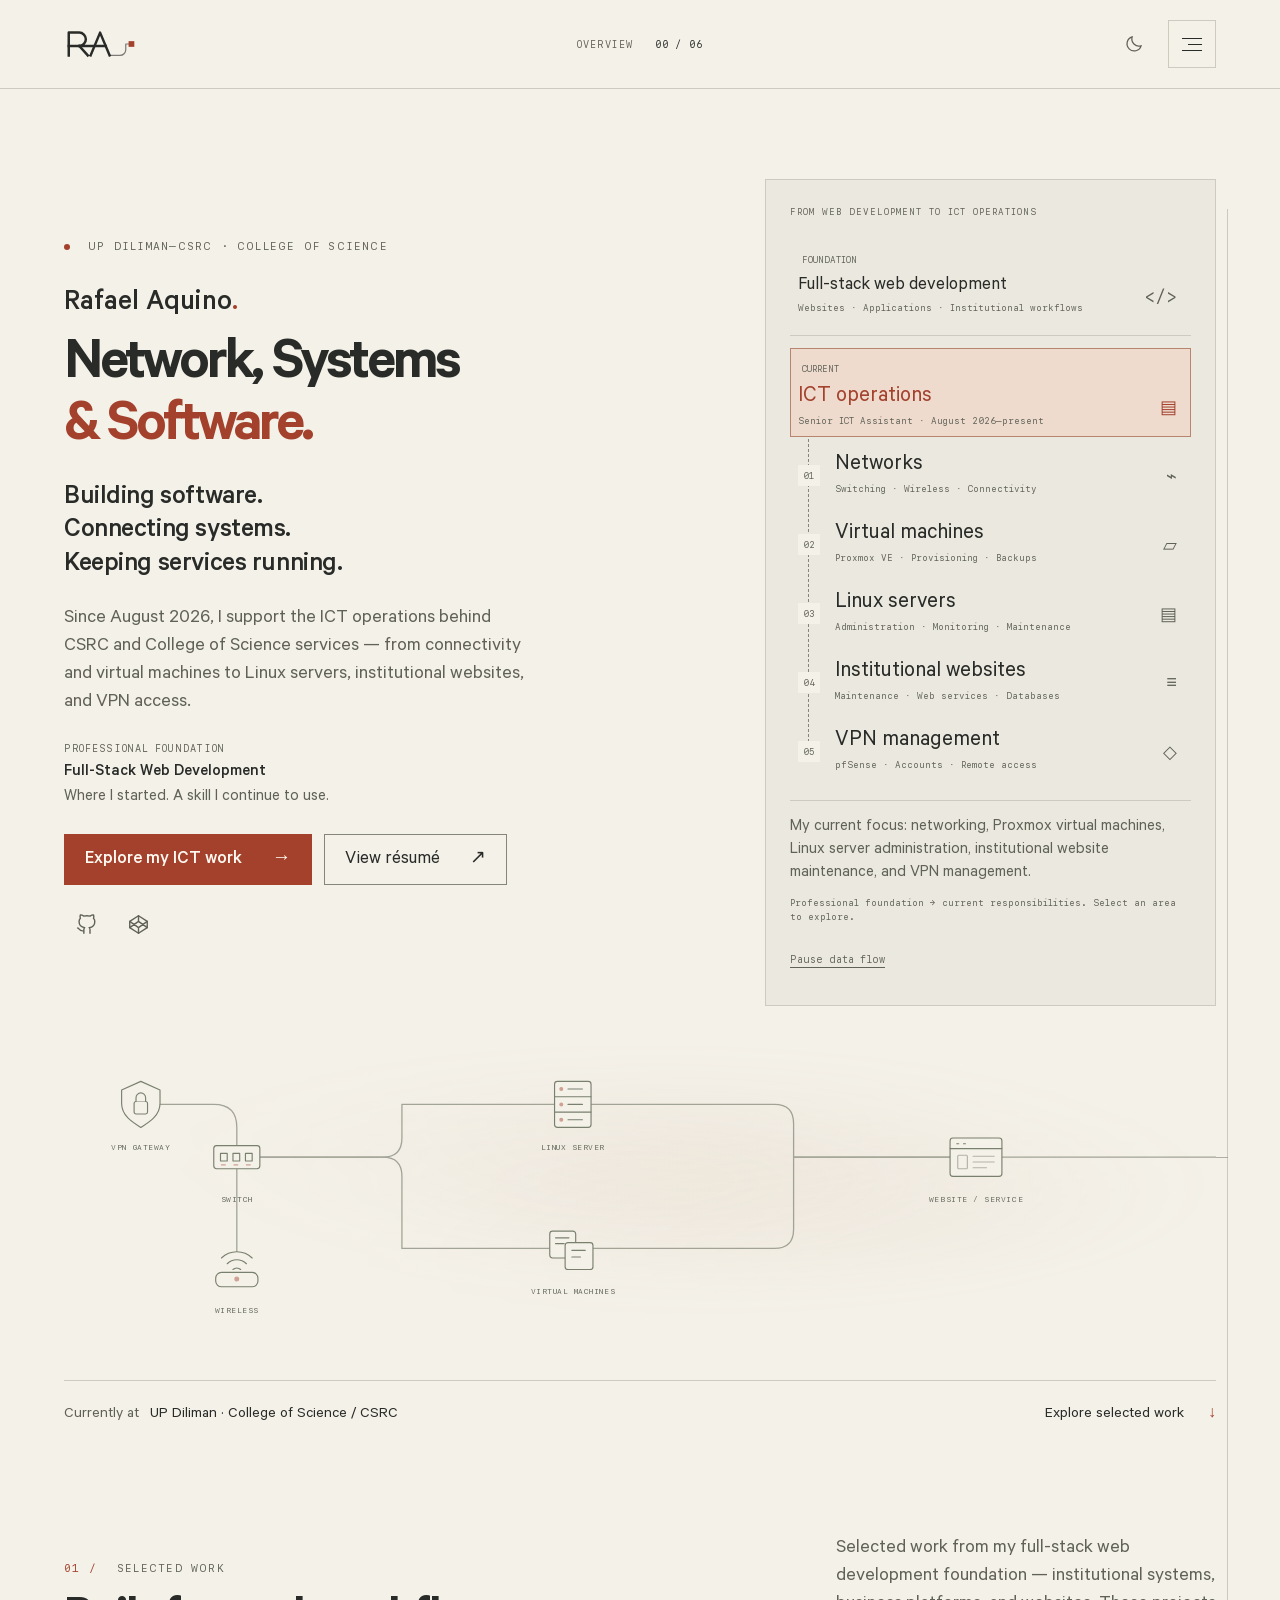
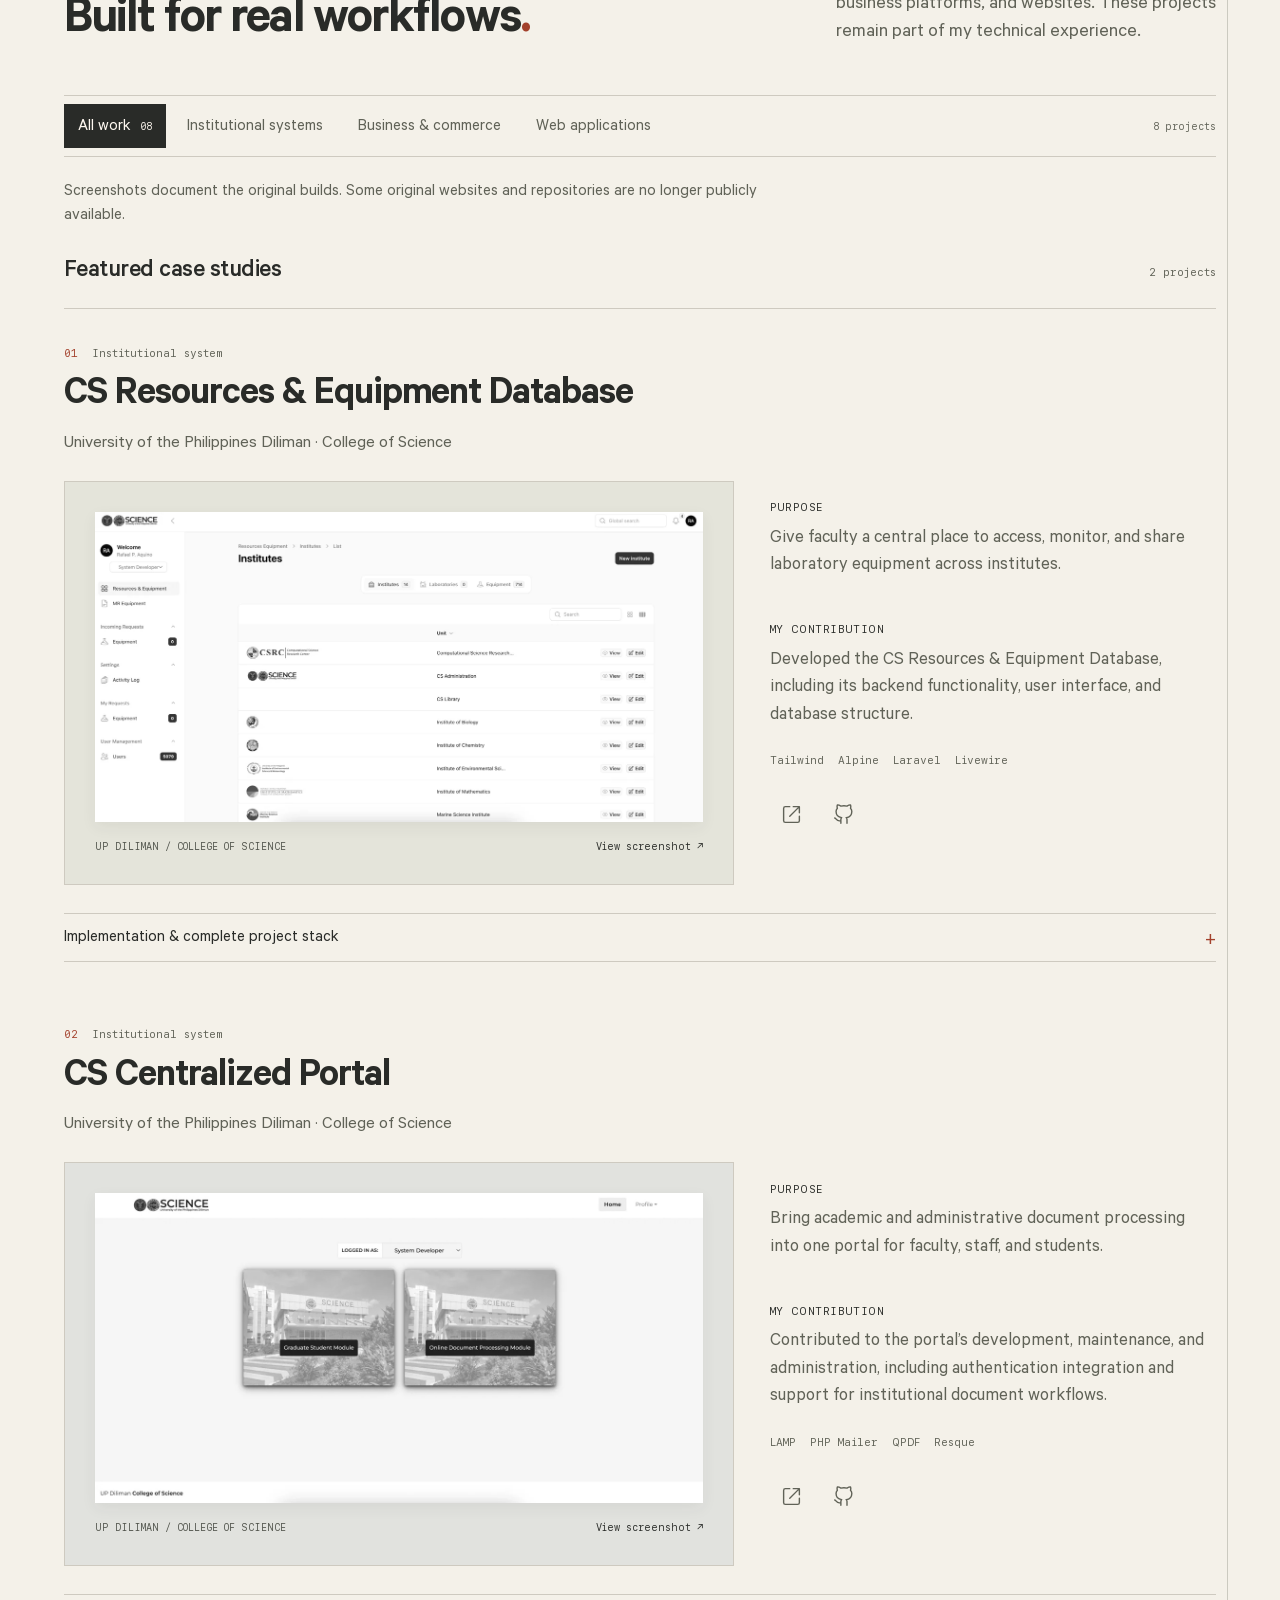
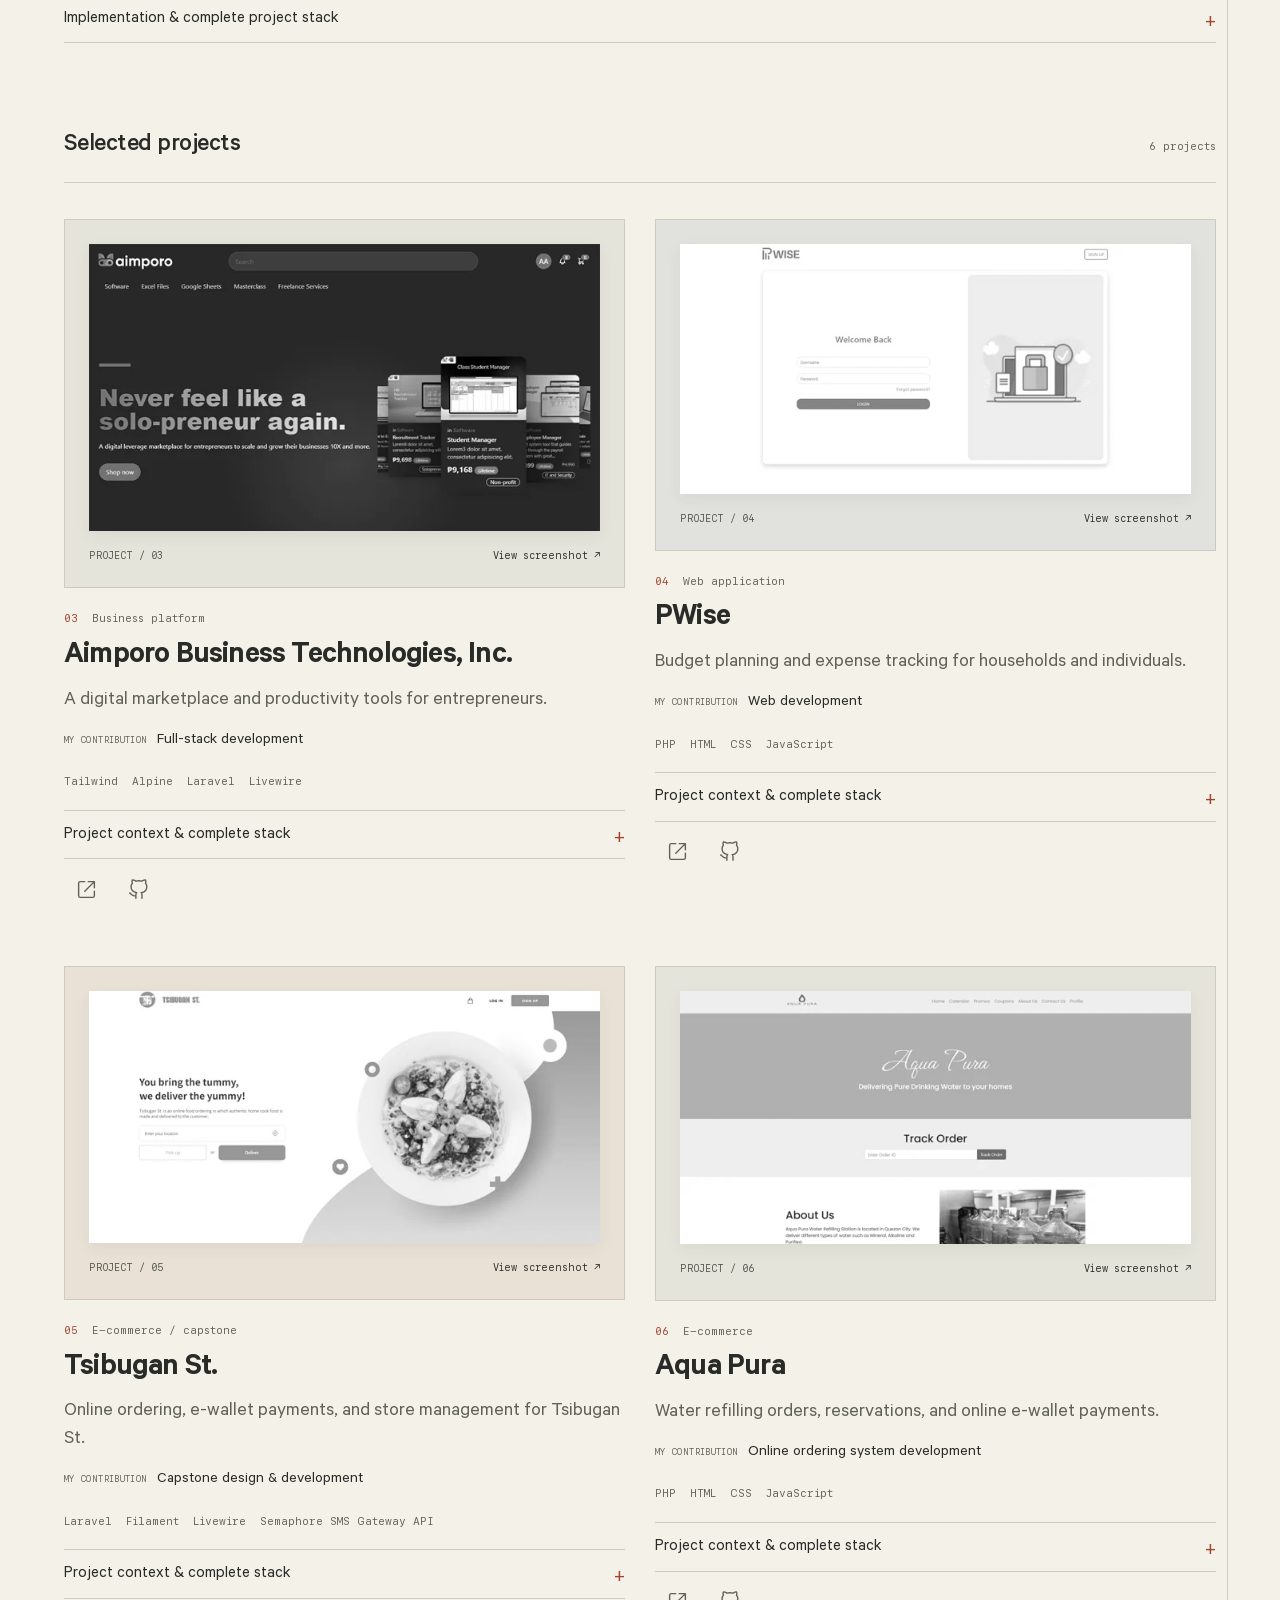
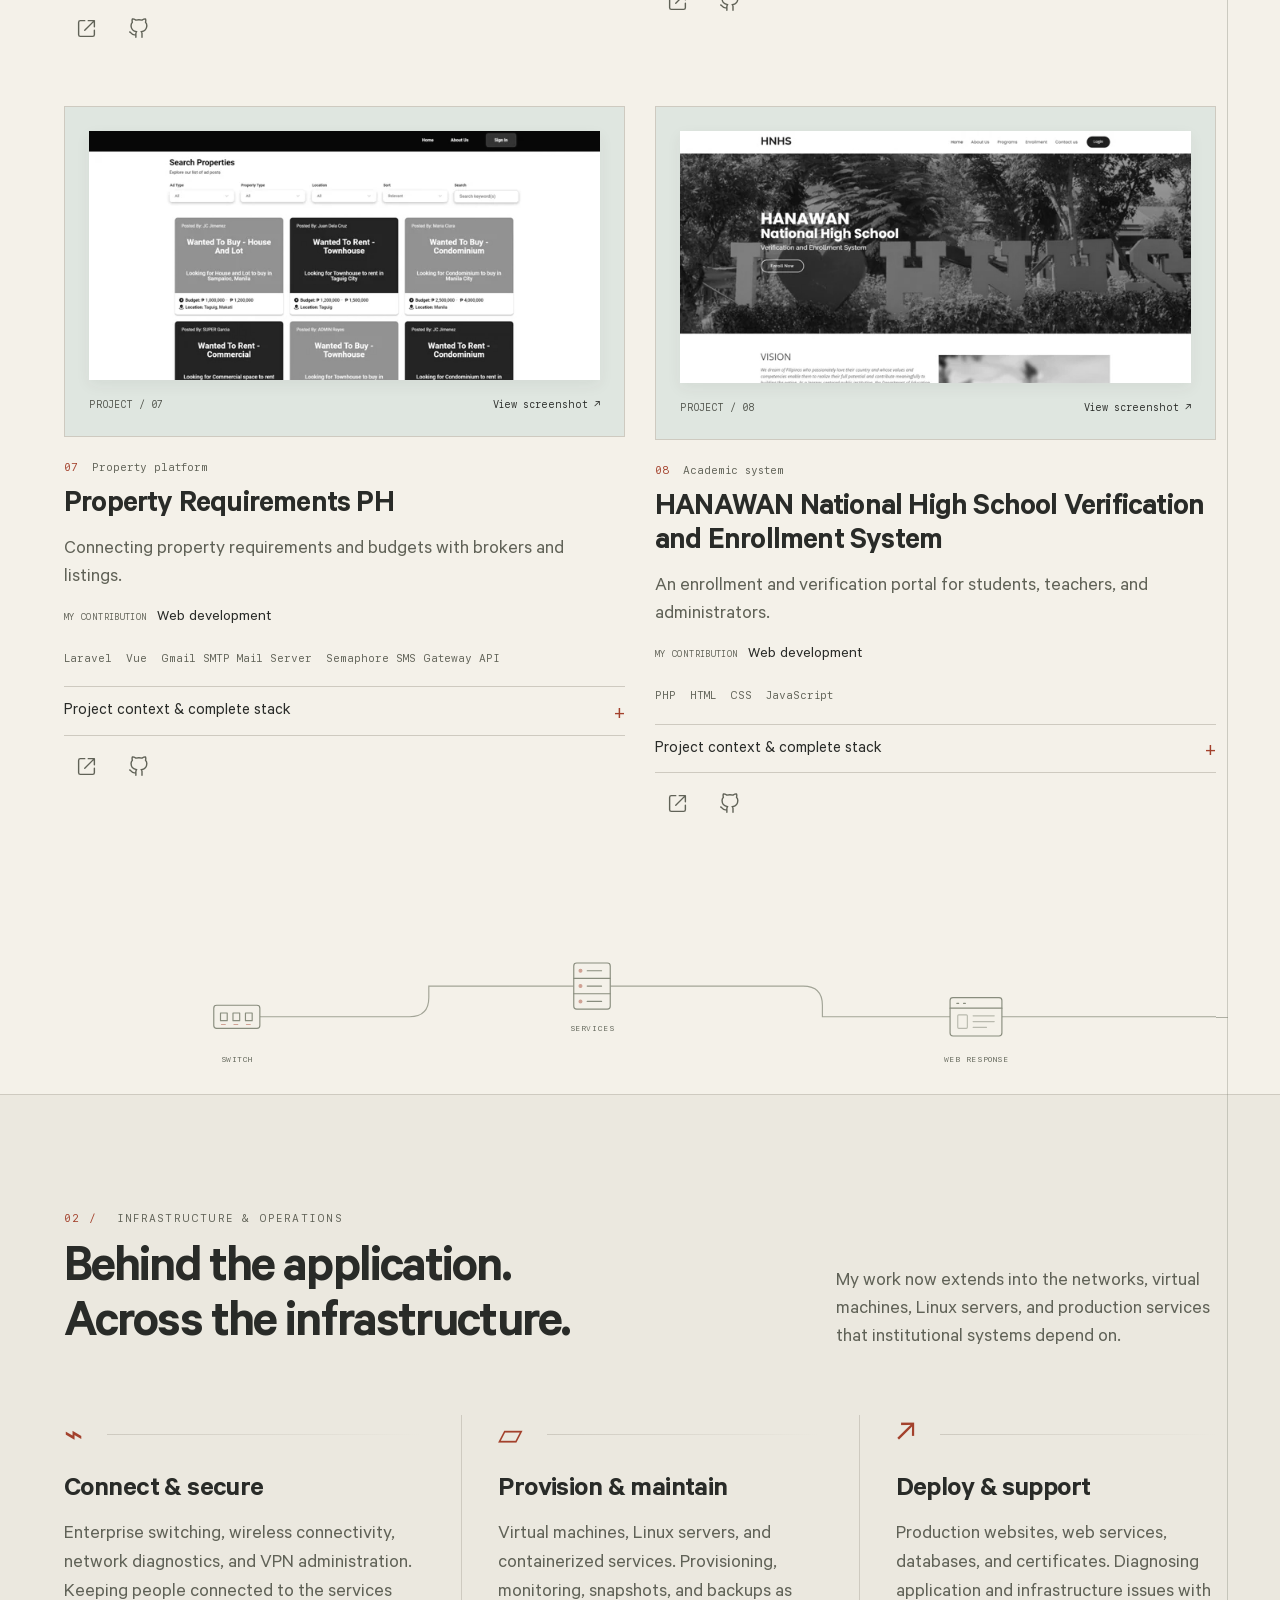
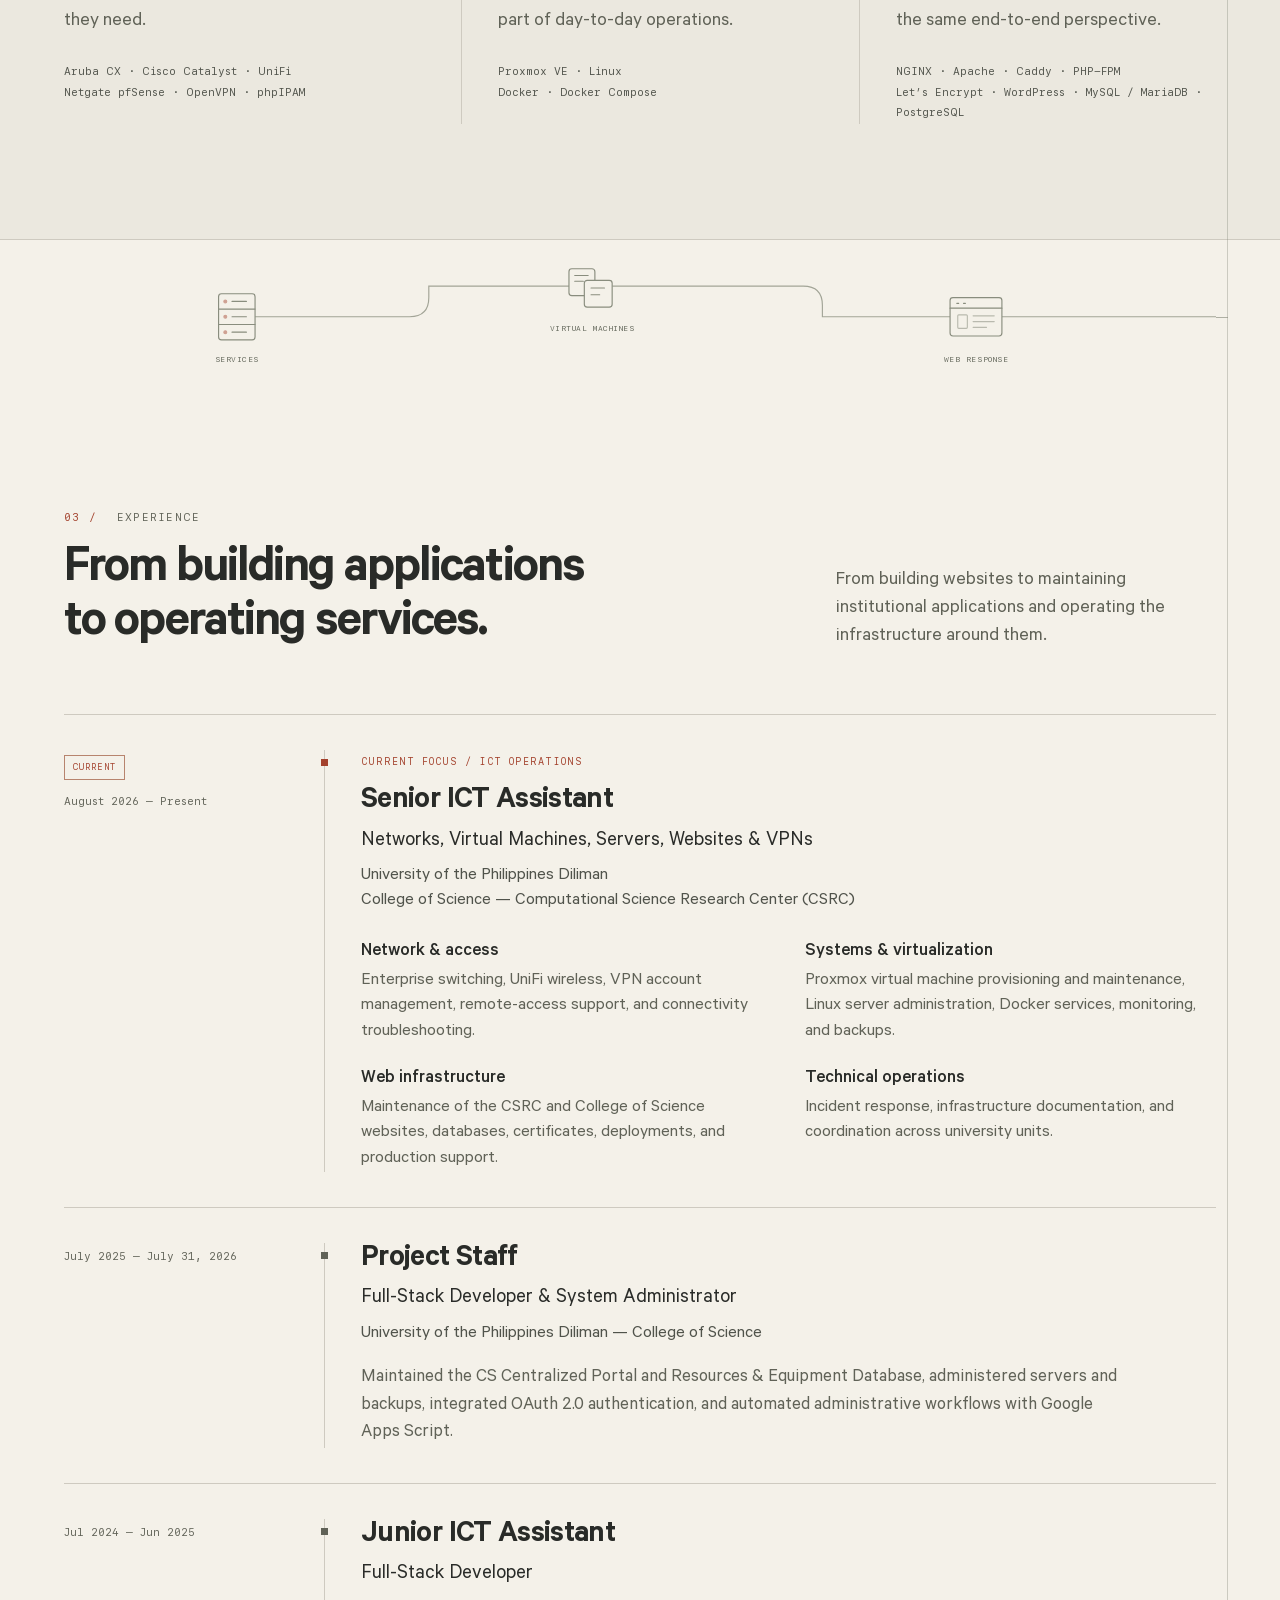
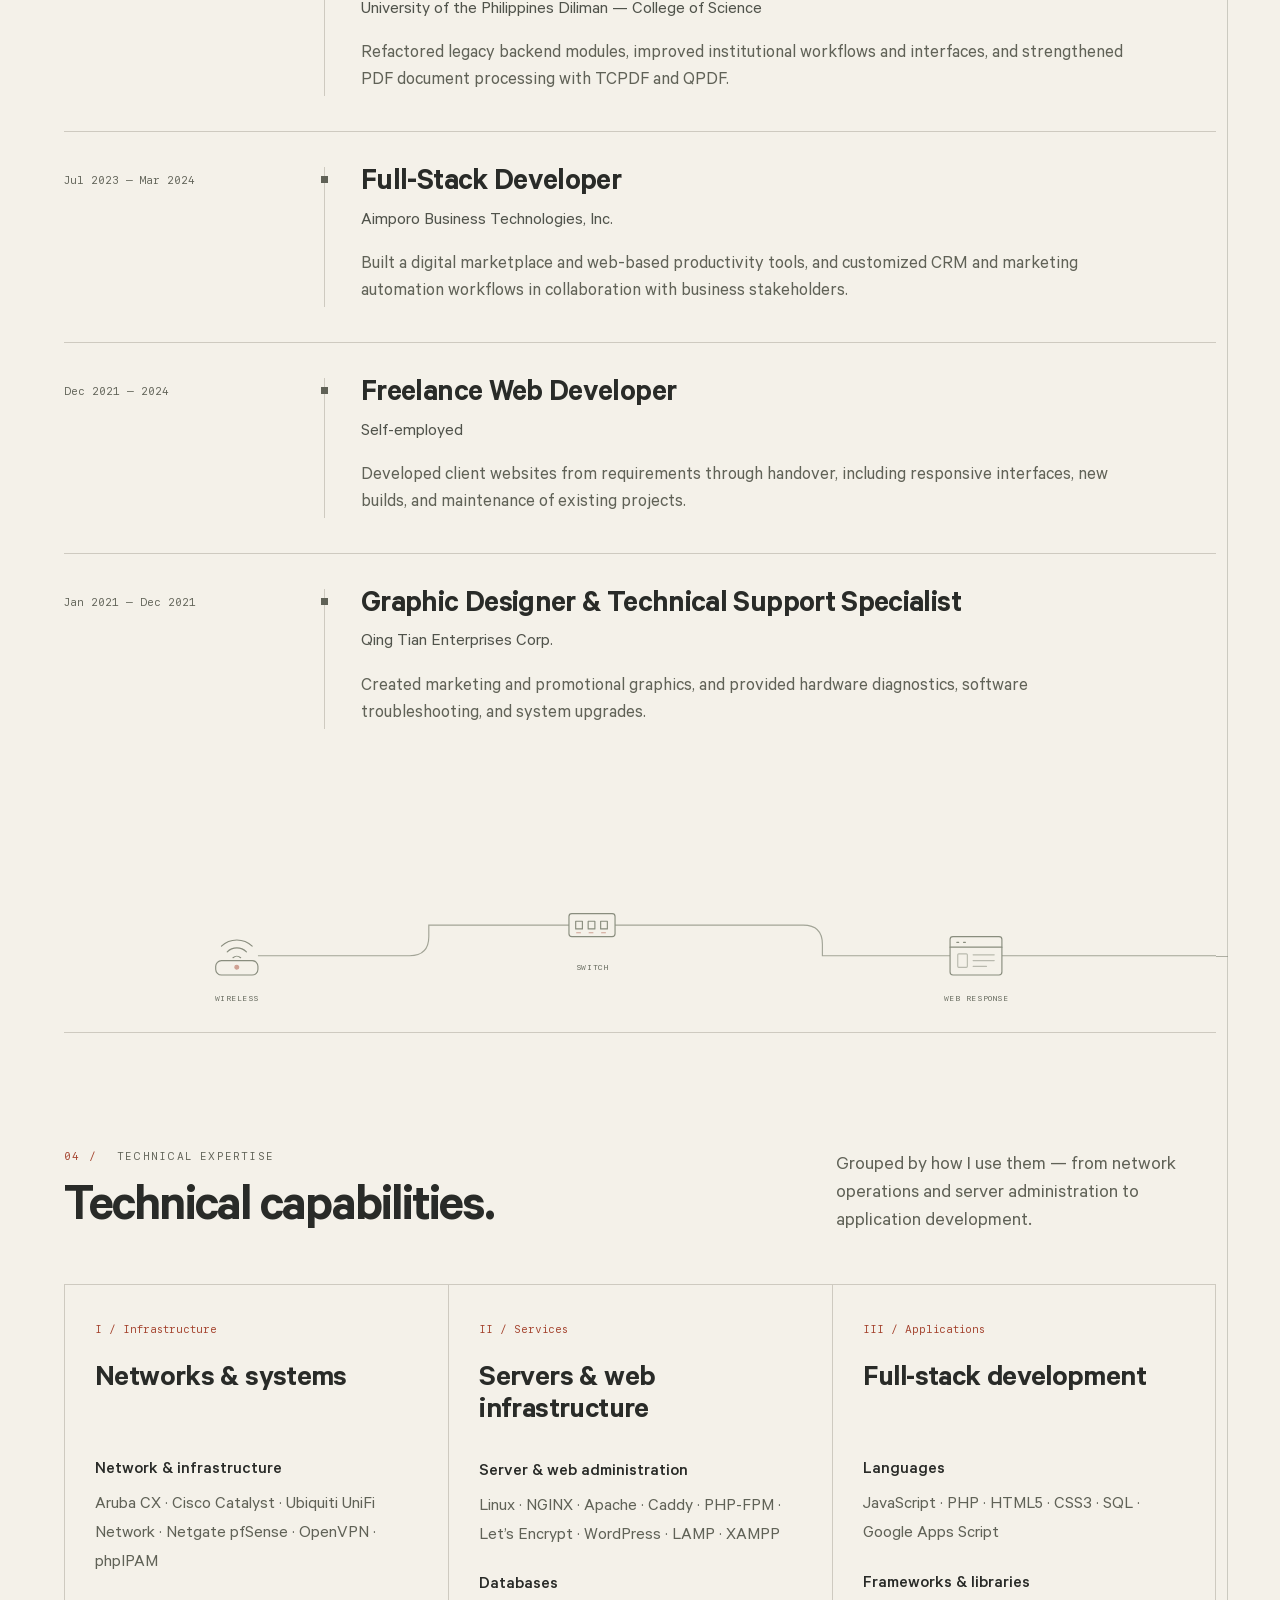
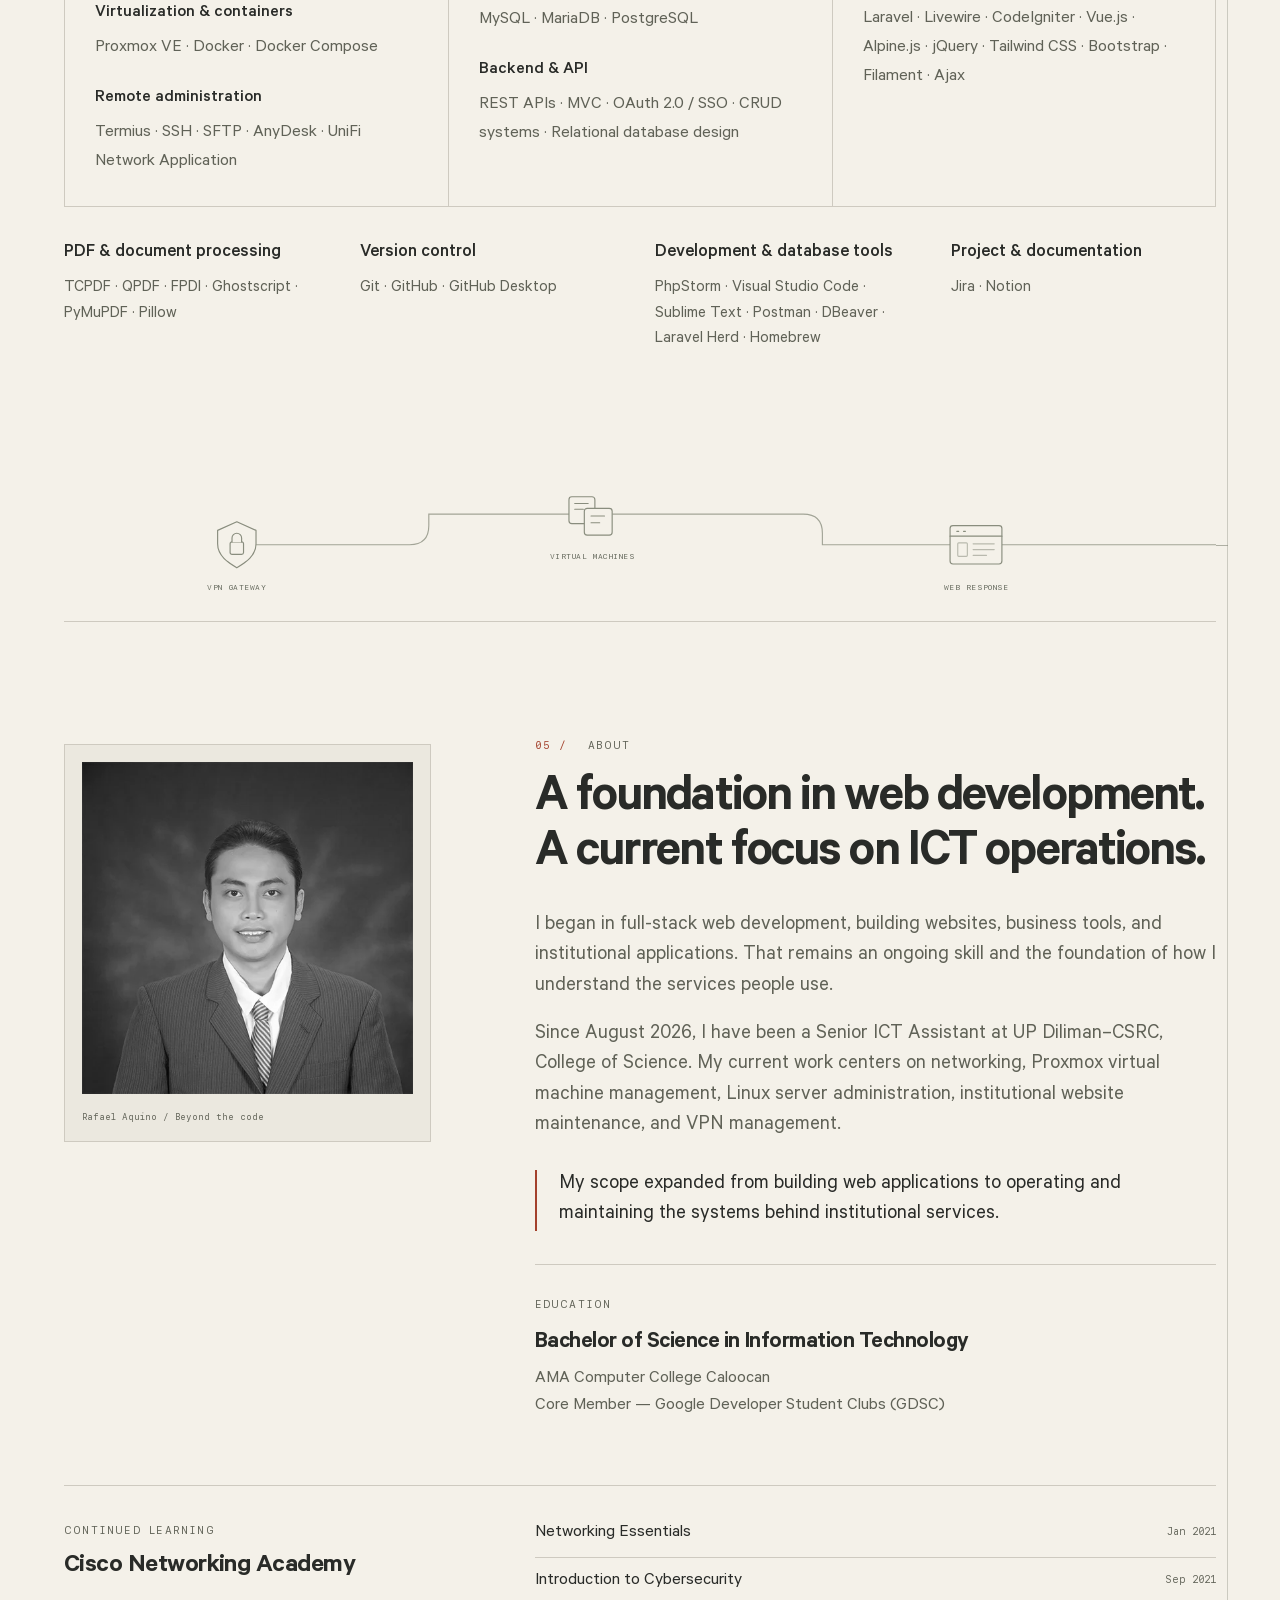
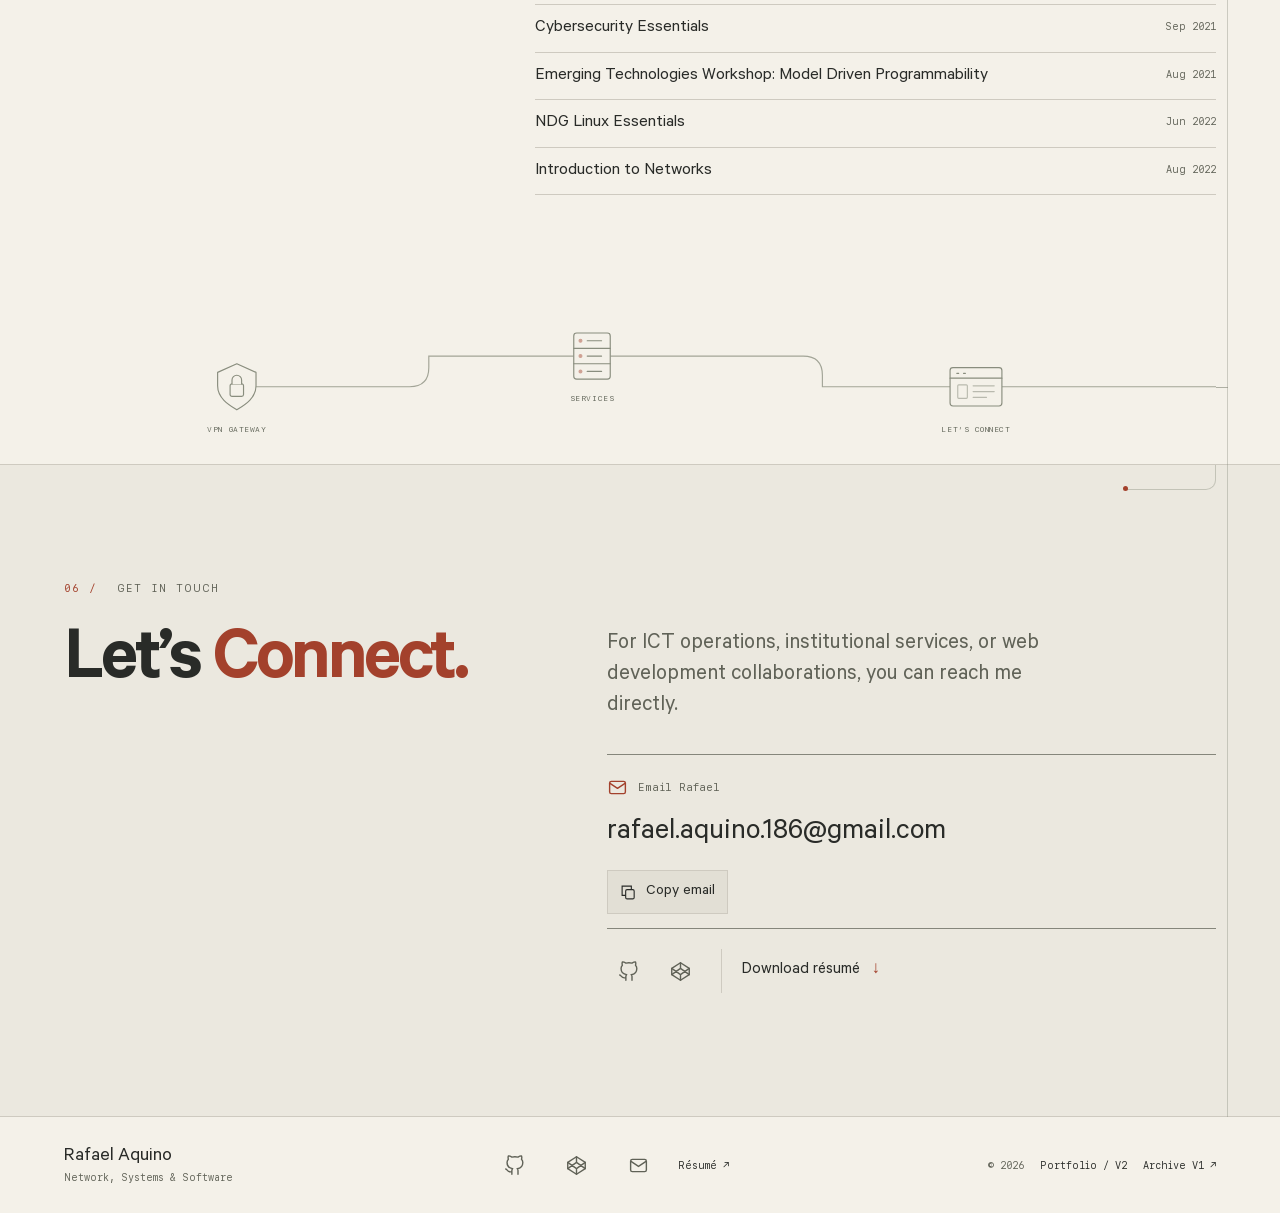
==== commit 8cac18e0: "Create connected RA monogram and clarify database contribution" ====
--- a/index.html
+++ b/index.html
@@ -41,7 +41,16 @@
     <a class="skip-link" href="#main-content">Skip to content</a>
     <header class="site-header">
         <div class="navigation wrap">
-            <a class="brand" href="#home" aria-label="Rafael Aquino, home">RA<span>/</span></a>
+            <a class="brand" href="#home" aria-label="Rafael Aquino — Home" title="Rafael Aquino — Home">
+                <svg class="brand-monogram" width="76" height="38" viewBox="0 0 80 38" fill="none" stroke="currentColor" stroke-width="2.6" stroke-linecap="square" stroke-linejoin="round" aria-hidden="true" focusable="false">
+                    <path d="M5 31V7h11a7 7 0 0 1 0 14M16 21l9 10M28 31 38 7l10 24"/>
+                    <path d="M5 21h39"/>
+                    <path class="brand-connection" d="M48 31h11a6 6 0 0 0 6-6v-6h5"/>
+                    <path class="brand-packet" pathLength="100" d="M48 31h11a6 6 0 0 0 6-6v-6h5"/>
+                    <rect class="brand-node" x="68" y="16" width="6" height="6" stroke="none"/>
+                    <rect class="brand-node-halo" x="65" y="13" width="12" height="12" stroke-width="1"/>
+                </svg>
+            </a>
             <p class="nav-context" aria-hidden="true"><span id="nav-location">Portfolio / V2</span><span id="nav-position">Index / 06</span></p>
             <div class="nav-utilities">
                 <button class="theme-toggle" type="button" aria-label="Switch color theme" title="Switch color theme" hidden>
@@ -160,7 +169,7 @@
     <picture><source type="image/webp" srcset="project-assets/optimized/cs-resources-640.webp 640w, project-assets/optimized/cs-resources.webp 1280w" sizes="(max-width: 600px) 85vw, (max-width: 900px) 85vw, 720px"><img src="./project-assets/cs-resources-equipment-database.png" alt="CS Resources &amp; Equipment Database — A shared home for laboratory resources across UP Diliman’s College of Science." width="2846" height="1452" loading="lazy" decoding="async"></picture>
     <span class="image-caption"><span>UP DILIMAN / COLLEGE OF SCIENCE</span><span>View screenshot ↗</span></span>
   </a>
-        <div class="case-narrative"><div><h5>Purpose</h5><p>Give faculty a central place to access, monitor, and share laboratory equipment across institutes.</p></div><div><h5>My contribution</h5><p>Supported development, interface improvements, and ongoing maintenance of the database. Later responsibilities included system administration and technical support for its users.</p></div><ul class="stack-preview"><li>Tailwind</li><li>Alpine</li><li>Laravel</li><li>Livewire</li></ul><div class="project-links"><a class="social-link" href="https://csresourcesequipment.com" target="_blank" rel="noopener noreferrer" aria-label="Visit the original CS Resources &amp; Equipment Database website (opens in a new tab)" title="Visit the original CS Resources &amp; Equipment Database website (opens in a new tab)"><svg class="social-icon" width="21" height="21" viewBox="0 0 24 24" fill="none" stroke="currentColor" stroke-width="1.6" stroke-linecap="round" stroke-linejoin="round" aria-hidden="true" focusable="false"><path d="M14 3h7v7M21 3 10 14M10 3H5a2 2 0 0 0-2 2v14a2 2 0 0 0 2 2h14a2 2 0 0 0 2-2v-5"/></svg></a><a class="social-link" href="https://github.com/chrysippus2497/" target="_blank" rel="noopener noreferrer" aria-label="GitHub profile for CS Resources &amp; Equipment Database (opens in a new tab)" title="GitHub profile for CS Resources &amp; Equipment Database (opens in a new tab)"><svg class="social-icon" width="21" height="21" viewBox="0 0 24 24" fill="none" stroke="currentColor" stroke-width="1.6" stroke-linecap="round" stroke-linejoin="round" aria-hidden="true" focusable="false"><path d="M9 19c-5 1.5-5-2.5-7-3m14 6v-3.87a3.37 3.37 0 0 0-.94-2.61c3.14-.35 6.44-1.54 6.44-7A5.44 5.44 0 0 0 20 4.77 5.07 5.07 0 0 0 19.91 1S18.73.65 16 2.48a13.38 13.38 0 0 0-7 0C6.27.65 5.09 1 5.09 1A5.07 5.07 0 0 0 5 4.77a5.44 5.44 0 0 0-1.5 3.78c0 5.42 3.3 6.61 6.44 7A3.37 3.37 0 0 0 9 18.13V22"/></svg></a></div></div>
+        <div class="case-narrative"><div><h5>Purpose</h5><p>Give faculty a central place to access, monitor, and share laboratory equipment across institutes.</p></div><div><h5>My contribution</h5><p>Developed the CS Resources &amp; Equipment Database, including its backend functionality, user interface, and database structure.</p></div><ul class="stack-preview"><li>Tailwind</li><li>Alpine</li><li>Laravel</li><li>Livewire</li></ul><div class="project-links"><a class="social-link" href="https://csresourcesequipment.com" target="_blank" rel="noopener noreferrer" aria-label="Visit the original CS Resources &amp; Equipment Database website (opens in a new tab)" title="Visit the original CS Resources &amp; Equipment Database website (opens in a new tab)"><svg class="social-icon" width="21" height="21" viewBox="0 0 24 24" fill="none" stroke="currentColor" stroke-width="1.6" stroke-linecap="round" stroke-linejoin="round" aria-hidden="true" focusable="false"><path d="M14 3h7v7M21 3 10 14M10 3H5a2 2 0 0 0-2 2v14a2 2 0 0 0 2 2h14a2 2 0 0 0 2-2v-5"/></svg></a><a class="social-link" href="https://github.com/chrysippus2497/" target="_blank" rel="noopener noreferrer" aria-label="GitHub profile for CS Resources &amp; Equipment Database (opens in a new tab)" title="GitHub profile for CS Resources &amp; Equipment Database (opens in a new tab)"><svg class="social-icon" width="21" height="21" viewBox="0 0 24 24" fill="none" stroke="currentColor" stroke-width="1.6" stroke-linecap="round" stroke-linejoin="round" aria-hidden="true" focusable="false"><path d="M9 19c-5 1.5-5-2.5-7-3m14 6v-3.87a3.37 3.37 0 0 0-.94-2.61c3.14-.35 6.44-1.54 6.44-7A5.44 5.44 0 0 0 20 4.77 5.07 5.07 0 0 0 19.91 1S18.73.65 16 2.48a13.38 13.38 0 0 0-7 0C6.27.65 5.09 1 5.09 1A5.07 5.07 0 0 0 5 4.77a5.44 5.44 0 0 0-1.5 3.78c0 5.42 3.3 6.61 6.44 7A3.37 3.37 0 0 0 9 18.13V22"/></svg></a></div></div>
       </div>
       <details class="project-details case-details"><summary>Implementation & complete project stack</summary>
         <div class="case-implementation"><div><h5>Resource workflows</h5><p>Equipment management and sharing organized around College of Science laboratories and institutes.</p></div><div><h5>Application stack</h5><p>Laravel, Livewire, and Filament, with Tailwind and Alpine for the interface — the technologies recorded for this project.</p></div><div><h5>Ongoing operations</h5><p>Server checks, backups, database maintenance, and user support as part of administering the College’s institutional platforms.</p></div></div>
--- a/style.css
+++ b/style.css
@@ -2203,3 +2203,20 @@
 .back-to-top[hidden] { display:none; }
 .back-to-top:hover,.back-to-top:focus-visible { color:var(--accent); background:var(--surface-raised); border-color:var(--accent); }
 @media print { .back-to-top { display:none; } .js body { padding-right:0; } }
+
+/* A shared crossbar joins the RA letterforms to a quiet network endpoint. */
+.brand { display:inline-flex; align-items:center; min-height:44px; color:var(--ink); }
+.brand-monogram { display:block; width:76px; height:38px; overflow:visible; }
+.brand-connection { stroke-width:1.3; opacity:.6; }
+.brand-packet { stroke:var(--accent); stroke-width:2; stroke-dasharray:6 94; opacity:0; }
+.brand-node { fill:var(--accent); }
+.brand-node-halo { stroke:var(--accent); opacity:0; }
+@media(prefers-reduced-motion:no-preference) {
+  .brand:is(:hover,:focus-visible) .brand-packet { animation:brand-transmit 1.2s ease-out both; }
+  .brand:is(:hover,:focus-visible) .brand-node { animation:brand-node-light 1.2s ease-out both; }
+  .brand:is(:hover,:focus-visible) .brand-node-halo { animation:brand-arrival 1.2s ease-out both; }
+}
+@keyframes brand-transmit { 0% { stroke-dashoffset:100; opacity:0; } 10%,55% { opacity:1; } 65%,100% { stroke-dashoffset:0; opacity:0; } }
+@keyframes brand-arrival { 0%,60%,100% { opacity:0; } 72% { opacity:.65; } }
+
+@keyframes brand-node-light { 0%,60%,100% { filter:none; } 72% { filter:drop-shadow(0 0 2px var(--accent)); } }
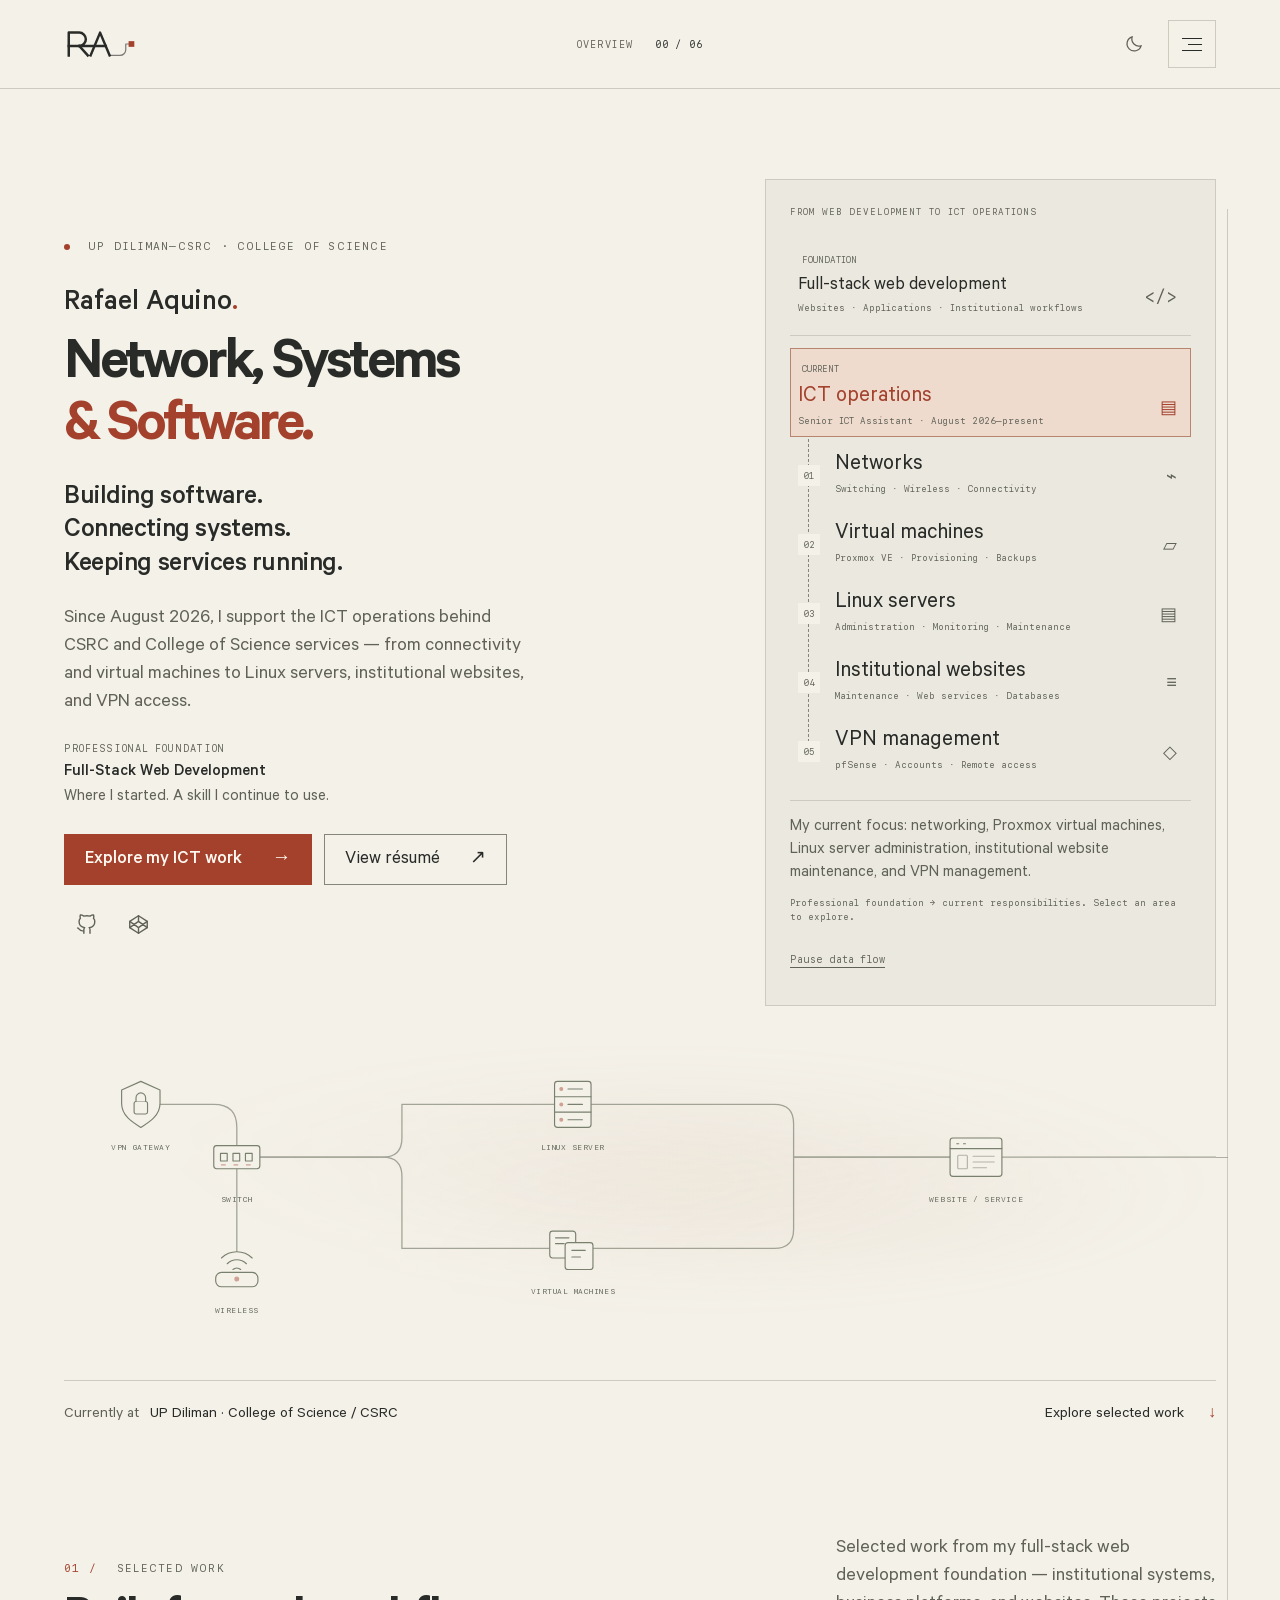
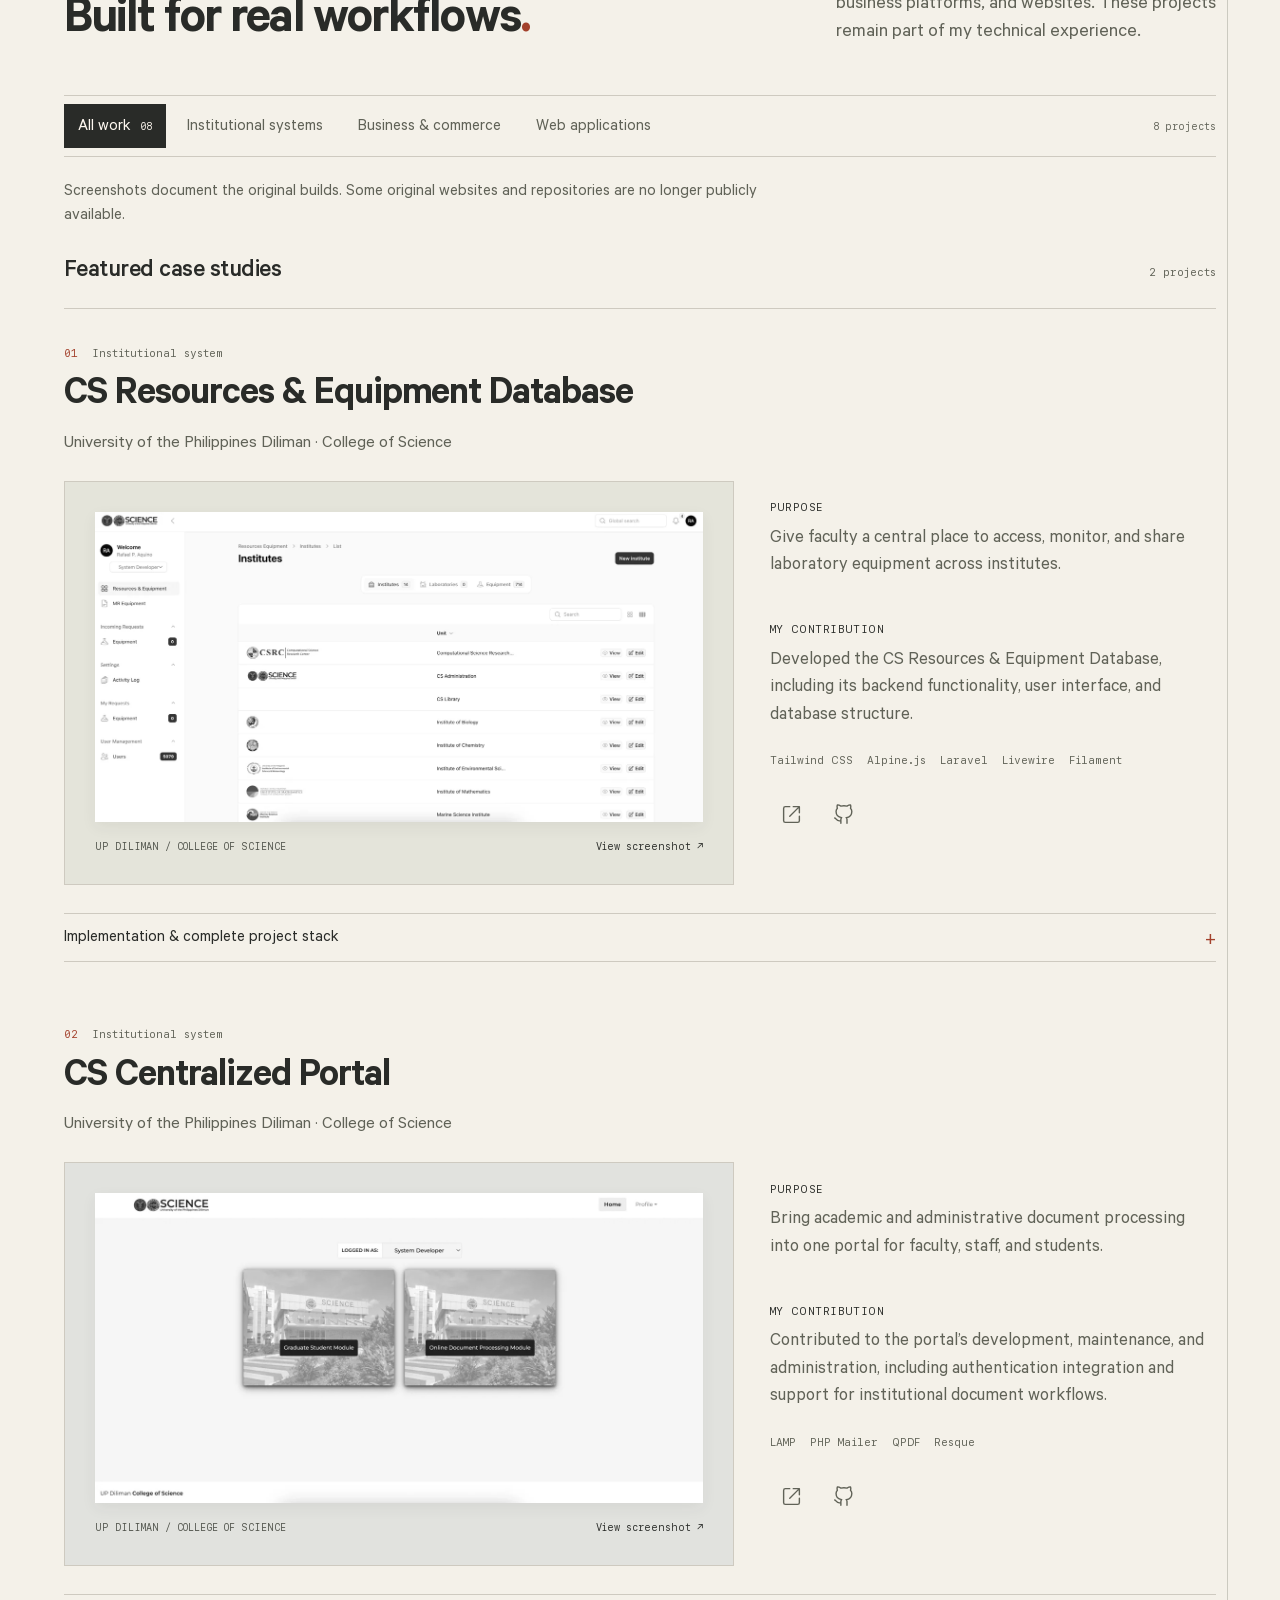
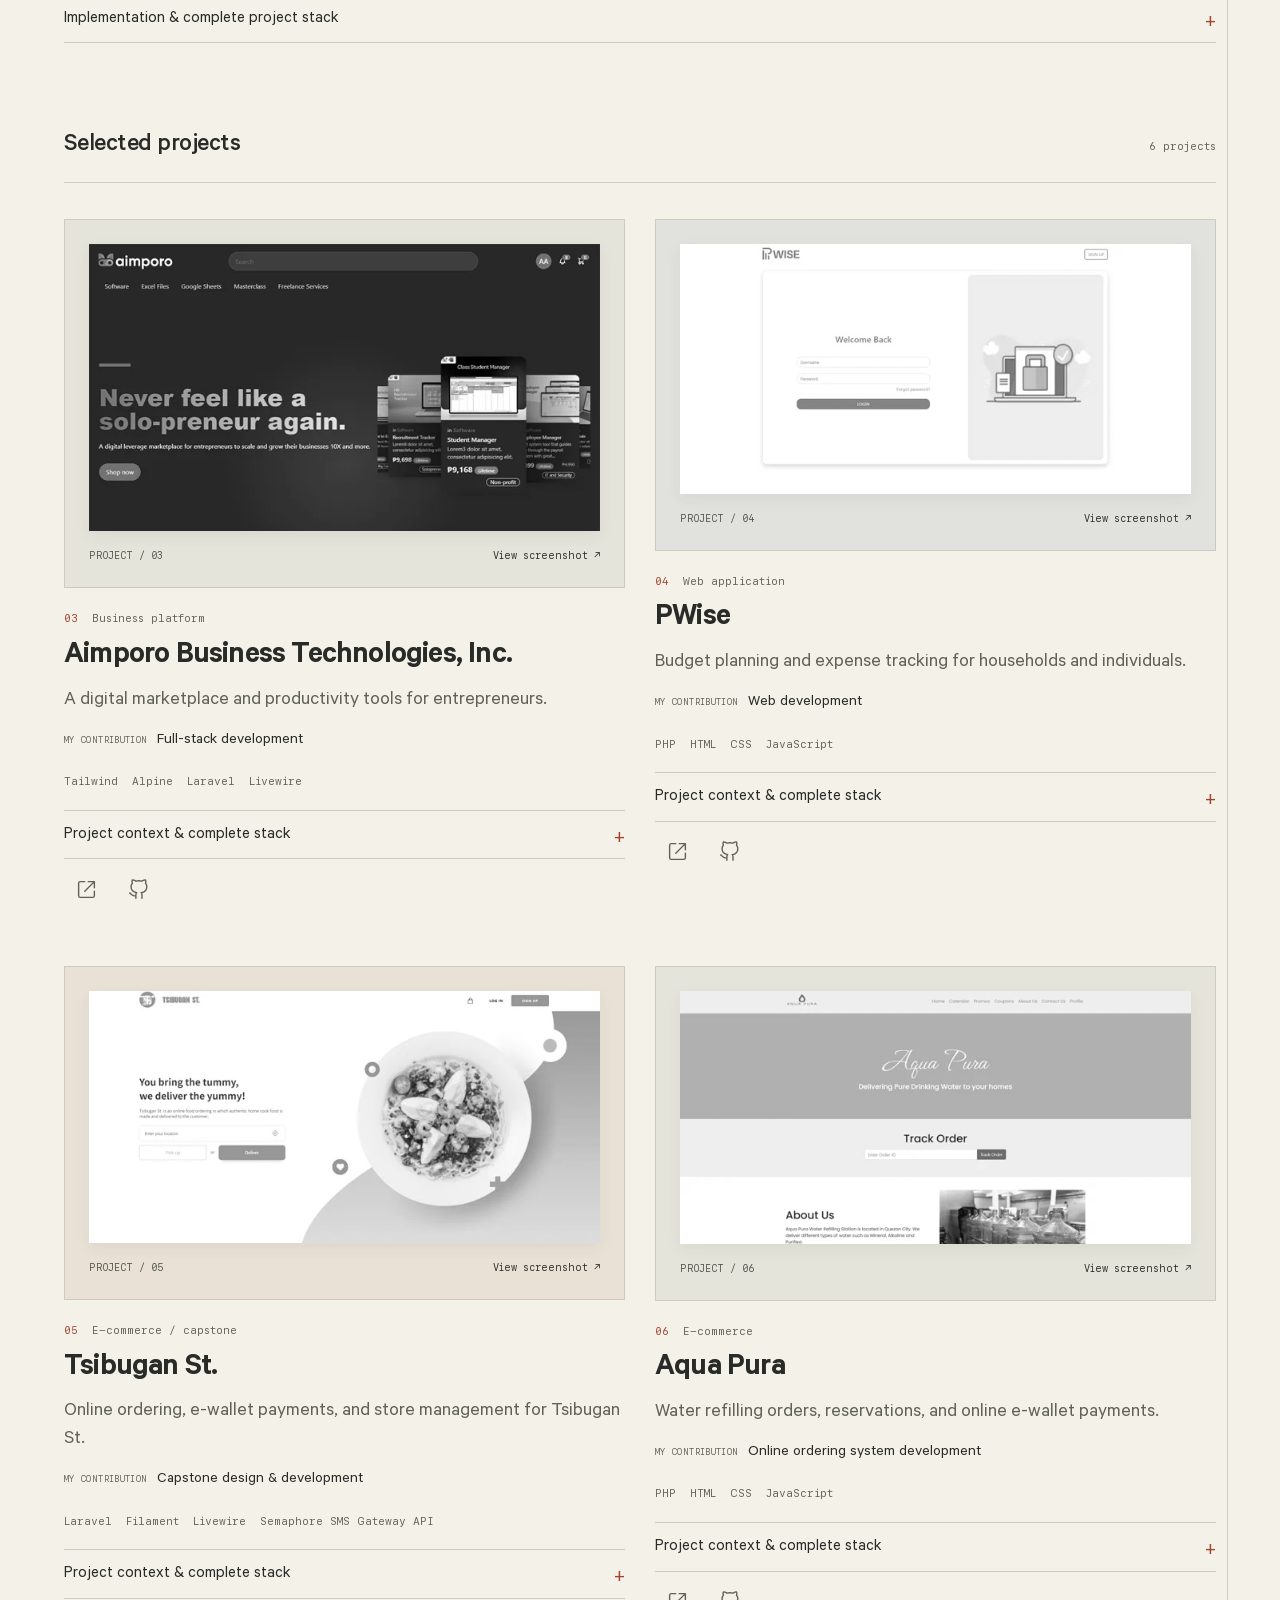
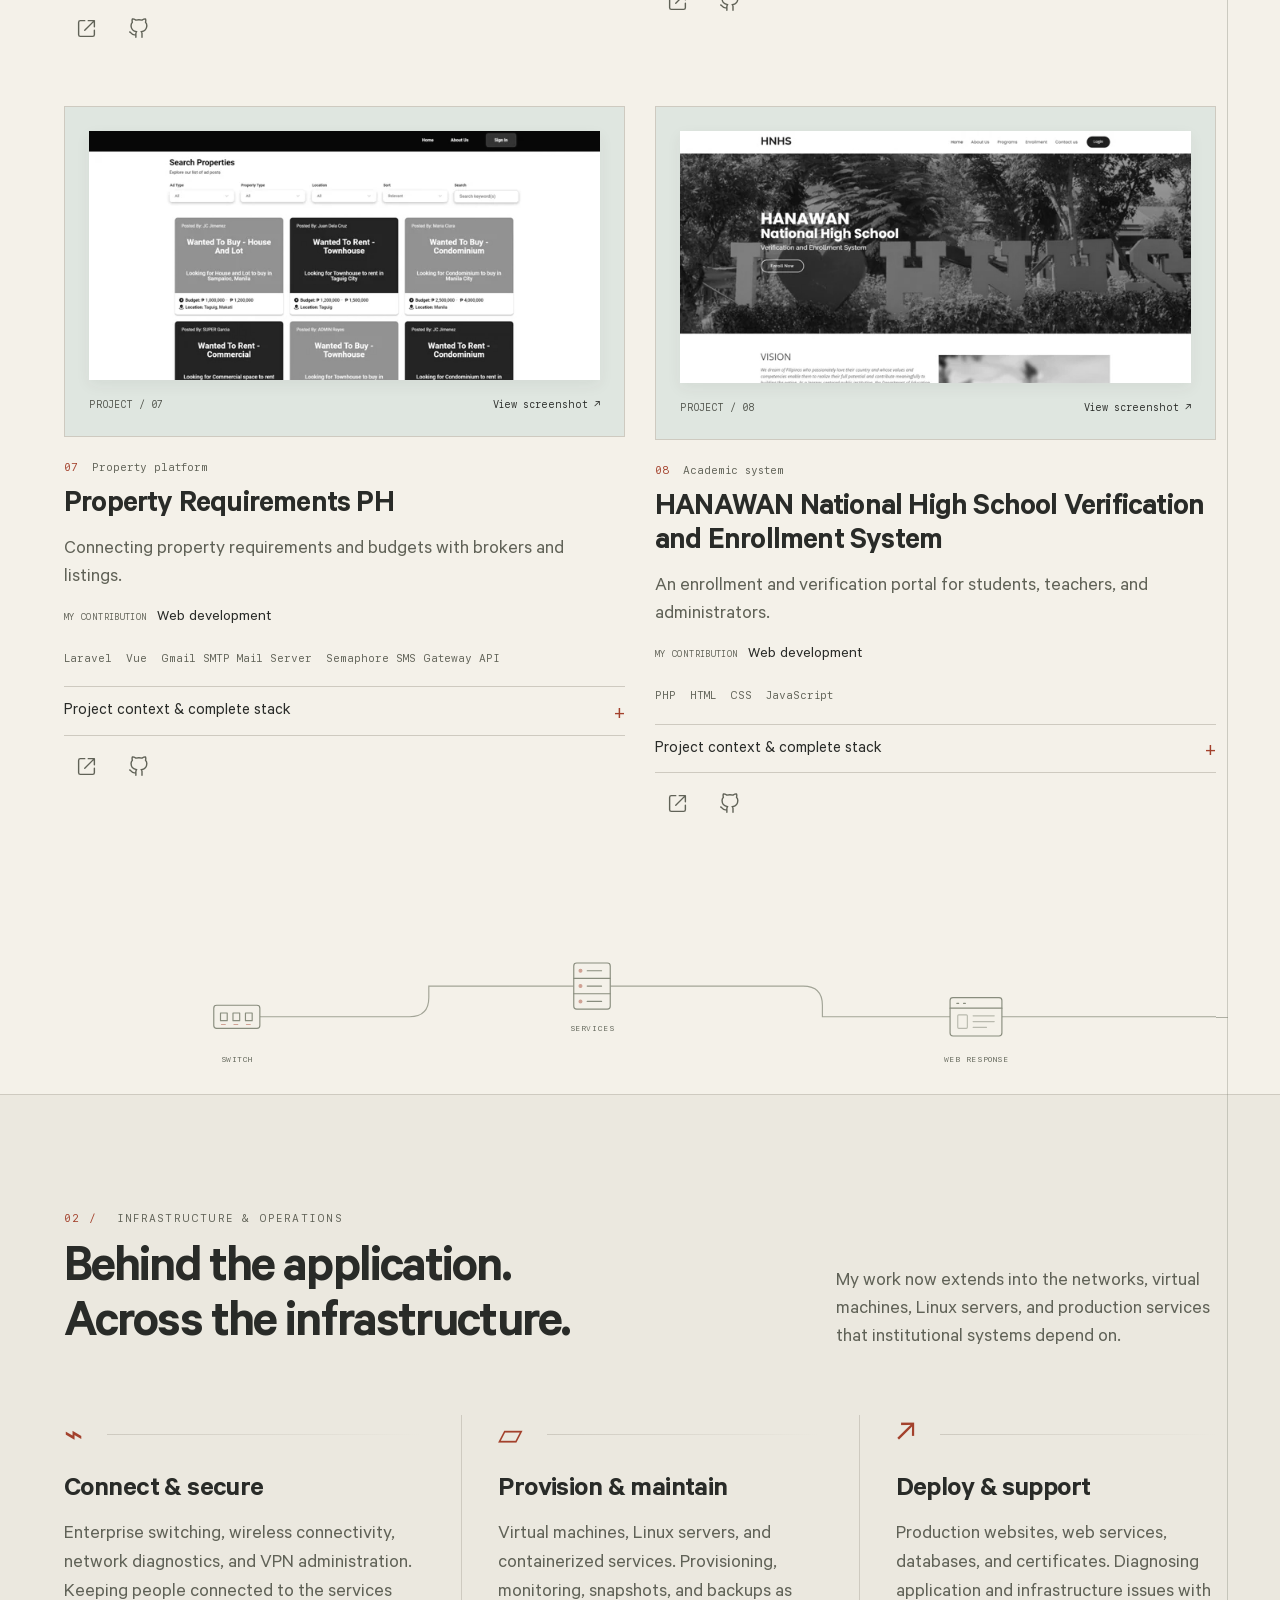
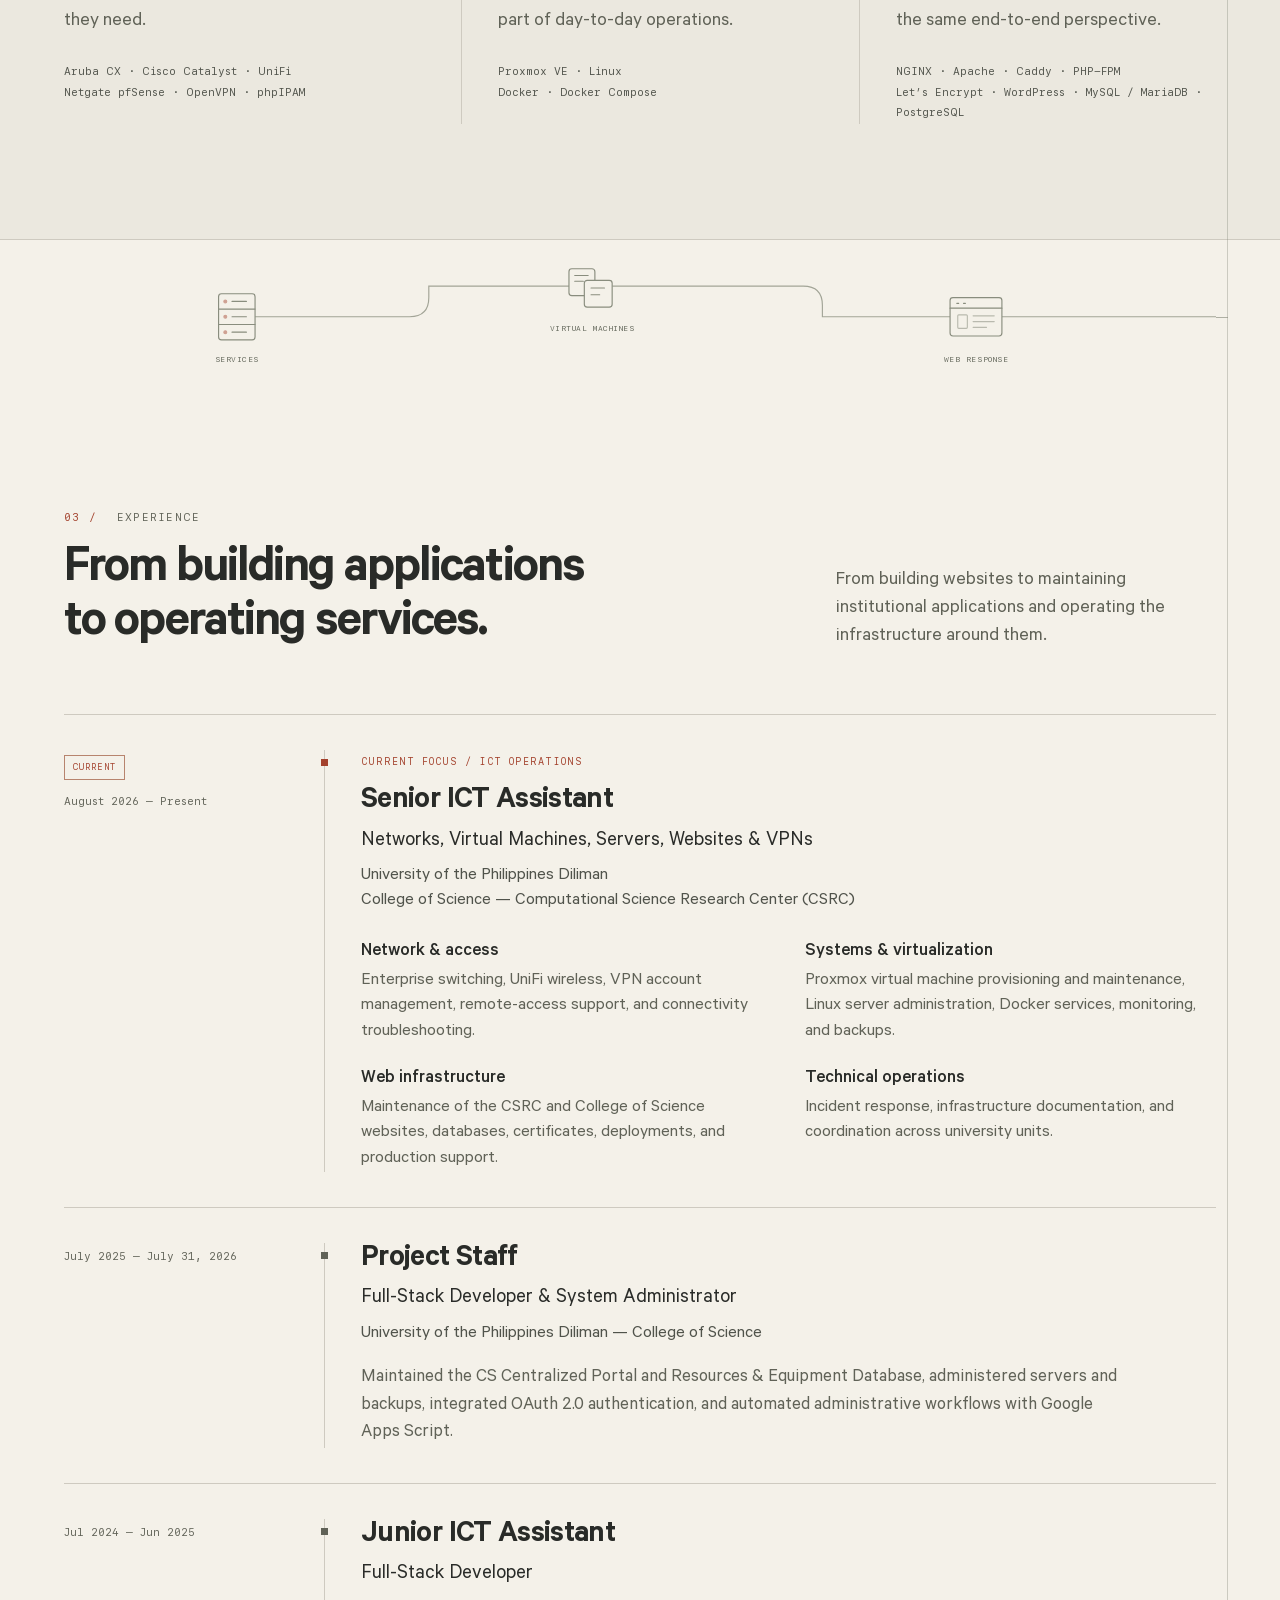
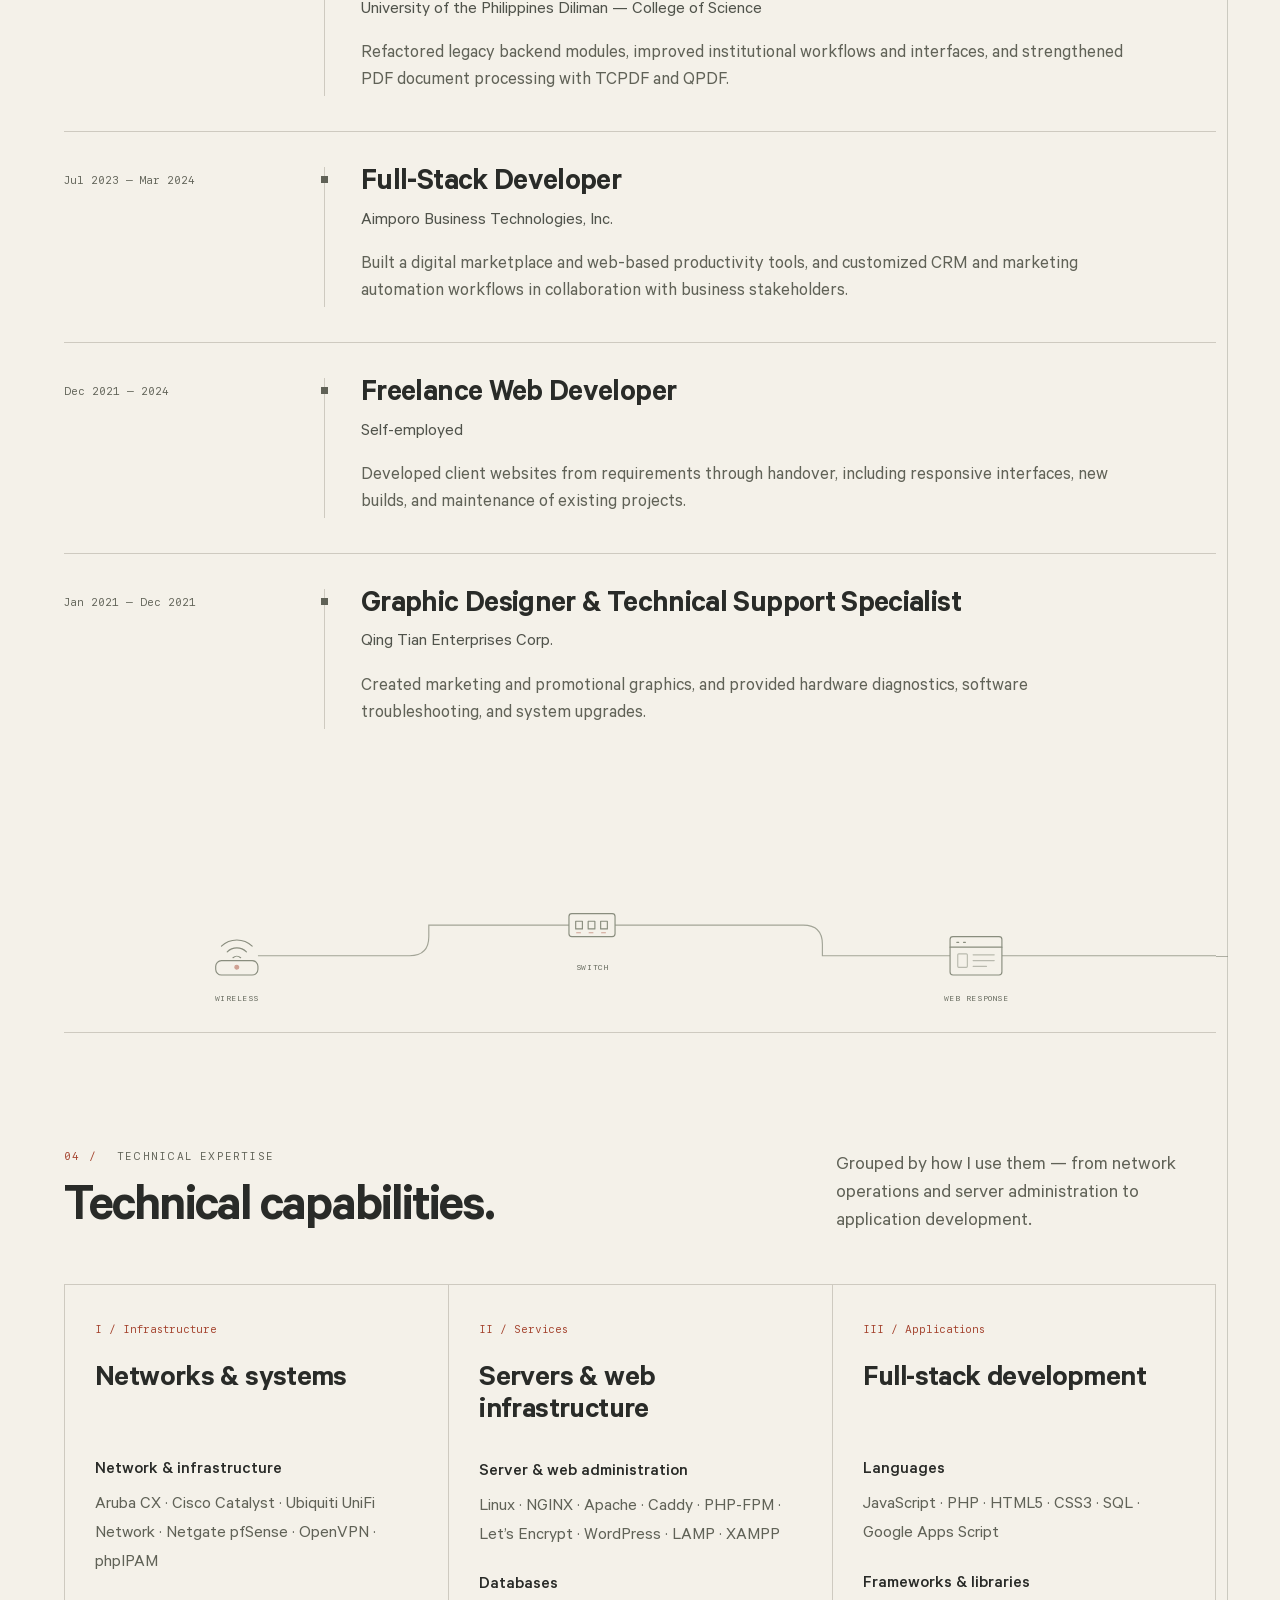
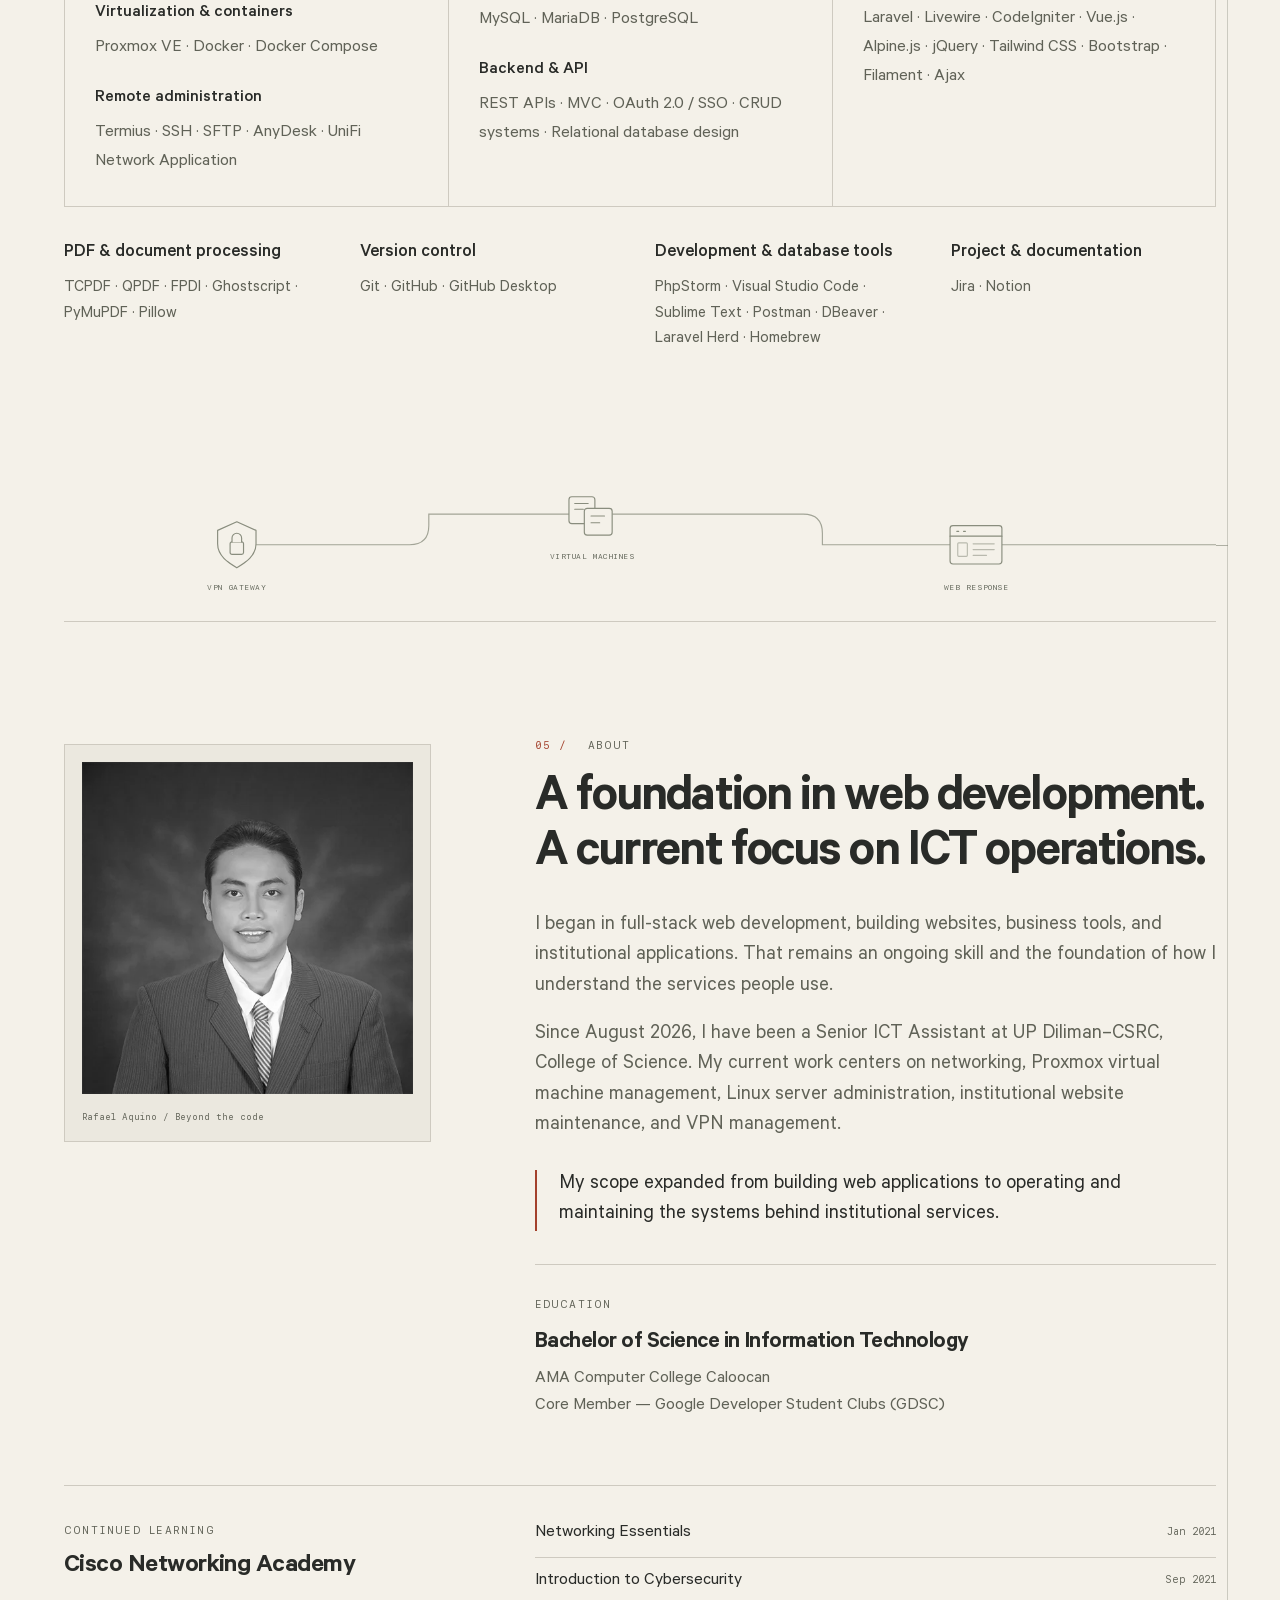
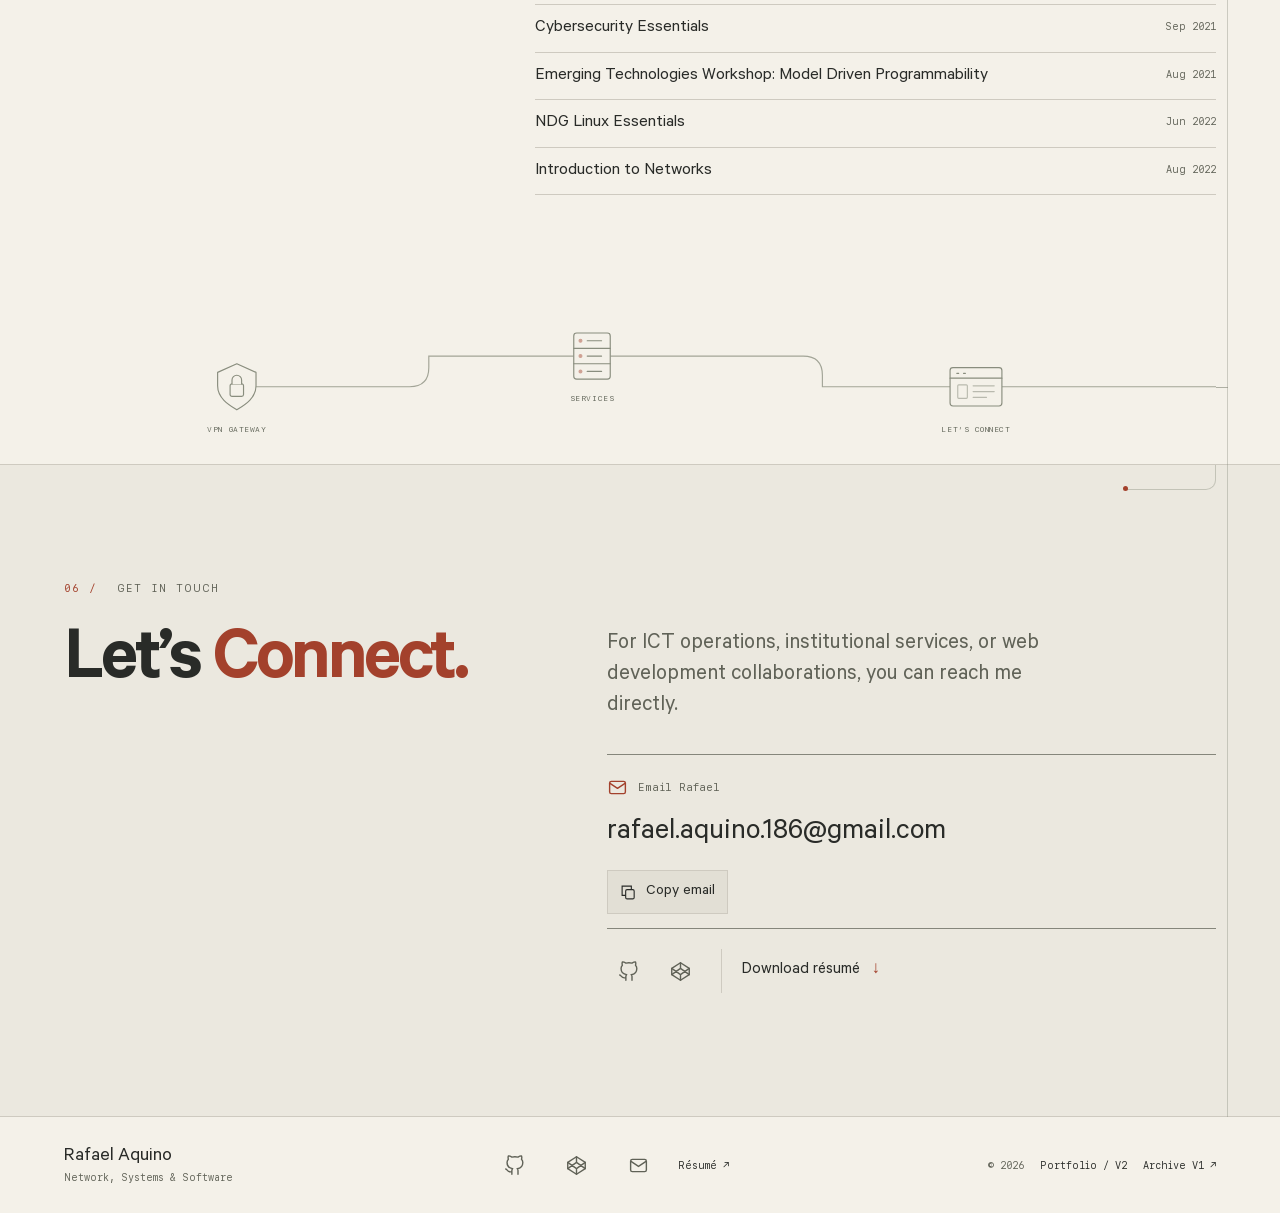
==== commit 6e74fa35: "Preview three RA logo concepts and expose the complete database stack" ====
--- a/index.html
+++ b/index.html
@@ -169,11 +169,11 @@
     <picture><source type="image/webp" srcset="project-assets/optimized/cs-resources-640.webp 640w, project-assets/optimized/cs-resources.webp 1280w" sizes="(max-width: 600px) 85vw, (max-width: 900px) 85vw, 720px"><img src="./project-assets/cs-resources-equipment-database.png" alt="CS Resources &amp; Equipment Database — A shared home for laboratory resources across UP Diliman’s College of Science." width="2846" height="1452" loading="lazy" decoding="async"></picture>
     <span class="image-caption"><span>UP DILIMAN / COLLEGE OF SCIENCE</span><span>View screenshot ↗</span></span>
   </a>
-        <div class="case-narrative"><div><h5>Purpose</h5><p>Give faculty a central place to access, monitor, and share laboratory equipment across institutes.</p></div><div><h5>My contribution</h5><p>Developed the CS Resources &amp; Equipment Database, including its backend functionality, user interface, and database structure.</p></div><ul class="stack-preview"><li>Tailwind</li><li>Alpine</li><li>Laravel</li><li>Livewire</li></ul><div class="project-links"><a class="social-link" href="https://csresourcesequipment.com" target="_blank" rel="noopener noreferrer" aria-label="Visit the original CS Resources &amp; Equipment Database website (opens in a new tab)" title="Visit the original CS Resources &amp; Equipment Database website (opens in a new tab)"><svg class="social-icon" width="21" height="21" viewBox="0 0 24 24" fill="none" stroke="currentColor" stroke-width="1.6" stroke-linecap="round" stroke-linejoin="round" aria-hidden="true" focusable="false"><path d="M14 3h7v7M21 3 10 14M10 3H5a2 2 0 0 0-2 2v14a2 2 0 0 0 2 2h14a2 2 0 0 0 2-2v-5"/></svg></a><a class="social-link" href="https://github.com/chrysippus2497/" target="_blank" rel="noopener noreferrer" aria-label="GitHub profile for CS Resources &amp; Equipment Database (opens in a new tab)" title="GitHub profile for CS Resources &amp; Equipment Database (opens in a new tab)"><svg class="social-icon" width="21" height="21" viewBox="0 0 24 24" fill="none" stroke="currentColor" stroke-width="1.6" stroke-linecap="round" stroke-linejoin="round" aria-hidden="true" focusable="false"><path d="M9 19c-5 1.5-5-2.5-7-3m14 6v-3.87a3.37 3.37 0 0 0-.94-2.61c3.14-.35 6.44-1.54 6.44-7A5.44 5.44 0 0 0 20 4.77 5.07 5.07 0 0 0 19.91 1S18.73.65 16 2.48a13.38 13.38 0 0 0-7 0C6.27.65 5.09 1 5.09 1A5.07 5.07 0 0 0 5 4.77a5.44 5.44 0 0 0-1.5 3.78c0 5.42 3.3 6.61 6.44 7A3.37 3.37 0 0 0 9 18.13V22"/></svg></a></div></div>
+        <div class="case-narrative"><div><h5>Purpose</h5><p>Give faculty a central place to access, monitor, and share laboratory equipment across institutes.</p></div><div><h5>My contribution</h5><p>Developed the CS Resources &amp; Equipment Database, including its backend functionality, user interface, and database structure.</p></div><ul class="stack-preview"><li>Tailwind CSS</li><li>Alpine.js</li><li>Laravel</li><li>Livewire</li><li>Filament</li></ul><div class="project-links"><a class="social-link" href="https://csresourcesequipment.com" target="_blank" rel="noopener noreferrer" aria-label="Visit the original CS Resources &amp; Equipment Database website (opens in a new tab)" title="Visit the original CS Resources &amp; Equipment Database website (opens in a new tab)"><svg class="social-icon" width="21" height="21" viewBox="0 0 24 24" fill="none" stroke="currentColor" stroke-width="1.6" stroke-linecap="round" stroke-linejoin="round" aria-hidden="true" focusable="false"><path d="M14 3h7v7M21 3 10 14M10 3H5a2 2 0 0 0-2 2v14a2 2 0 0 0 2 2h14a2 2 0 0 0 2-2v-5"/></svg></a><a class="social-link" href="https://github.com/chrysippus2497/" target="_blank" rel="noopener noreferrer" aria-label="GitHub profile for CS Resources &amp; Equipment Database (opens in a new tab)" title="GitHub profile for CS Resources &amp; Equipment Database (opens in a new tab)"><svg class="social-icon" width="21" height="21" viewBox="0 0 24 24" fill="none" stroke="currentColor" stroke-width="1.6" stroke-linecap="round" stroke-linejoin="round" aria-hidden="true" focusable="false"><path d="M9 19c-5 1.5-5-2.5-7-3m14 6v-3.87a3.37 3.37 0 0 0-.94-2.61c3.14-.35 6.44-1.54 6.44-7A5.44 5.44 0 0 0 20 4.77 5.07 5.07 0 0 0 19.91 1S18.73.65 16 2.48a13.38 13.38 0 0 0-7 0C6.27.65 5.09 1 5.09 1A5.07 5.07 0 0 0 5 4.77a5.44 5.44 0 0 0-1.5 3.78c0 5.42 3.3 6.61 6.44 7A3.37 3.37 0 0 0 9 18.13V22"/></svg></a></div></div>
       </div>
       <details class="project-details case-details"><summary>Implementation & complete project stack</summary>
         <div class="case-implementation"><div><h5>Resource workflows</h5><p>Equipment management and sharing organized around College of Science laboratories and institutes.</p></div><div><h5>Application stack</h5><p>Laravel, Livewire, and Filament, with Tailwind and Alpine for the interface — the technologies recorded for this project.</p></div><div><h5>Ongoing operations</h5><p>Server checks, backups, database maintenance, and user support as part of administering the College’s institutional platforms.</p></div></div>
-        <div class="case-record"><div><h5>Project context</h5><p class="project-description">The CS Resources &amp; Equipment Database is a web-based system built for the University of the Philippines Diliman – College of Science (UPD-CS). It provides a centralized platform for managing, monitoring, and sharing equipment across laboratories and institutes. Designed to promote sustainability, accountability, and inter-institute collaboration, the system enables faculty members to efficiently access, track, and manage institutional resources.</p></div><div><h5>Project stack</h5><ul class="tech-list"><li>Tailwind</li><li>Alpine</li><li>Laravel</li><li>Livewire</li><li>Filament</li><li>Pusher</li><li>Postman</li><li>GitHub Desktop</li><li>Google reCAPTCHA</li><li>Gmail SMTP Mail Server</li></ul></div></div>
+        <div class="case-record"><div><h5>Project context</h5><p class="project-description">The CS Resources &amp; Equipment Database is a web-based system built for the University of the Philippines Diliman – College of Science (UPD-CS). It provides a centralized platform for managing, monitoring, and sharing equipment across laboratories and institutes. Designed to promote sustainability, accountability, and inter-institute collaboration, the system enables faculty members to efficiently access, track, and manage institutional resources.</p></div><div><h5>Project stack</h5><div class="project-stack-groups"><div><h6>Frameworks &amp; libraries</h6><ul class="tech-list"><li>Tailwind CSS</li><li>Alpine.js</li><li>Laravel</li><li>Livewire</li><li>Filament</li></ul></div><div><h6>Development tools</h6><ul class="tech-list"><li>Postman</li><li>GitHub Desktop</li></ul></div><div><h6>Integrations</h6><ul class="tech-list"><li>Pusher</li><li>Google reCAPTCHA</li></ul></div><div><h6>Email service</h6><ul class="tech-list"><li>Gmail SMTP</li></ul></div></div></div></div>
       </details>
     </article>
 <article class="project case-study" id="project-cs-portal" data-category="Institutional systems">
--- a/style.css
+++ b/style.css
@@ -2220,3 +2220,6 @@
 @keyframes brand-arrival { 0%,60%,100% { opacity:0; } 72% { opacity:.65; } }
 
 @keyframes brand-node-light { 0%,60%,100% { filter:none; } 72% { filter:drop-shadow(0 0 2px var(--accent)); } }
+
+.project-stack-groups { display:grid; gap:20px; }
+.project-stack-groups h6 { margin:0 0 8px; font:11px/1.5 var(--mono); color:var(--muted); }
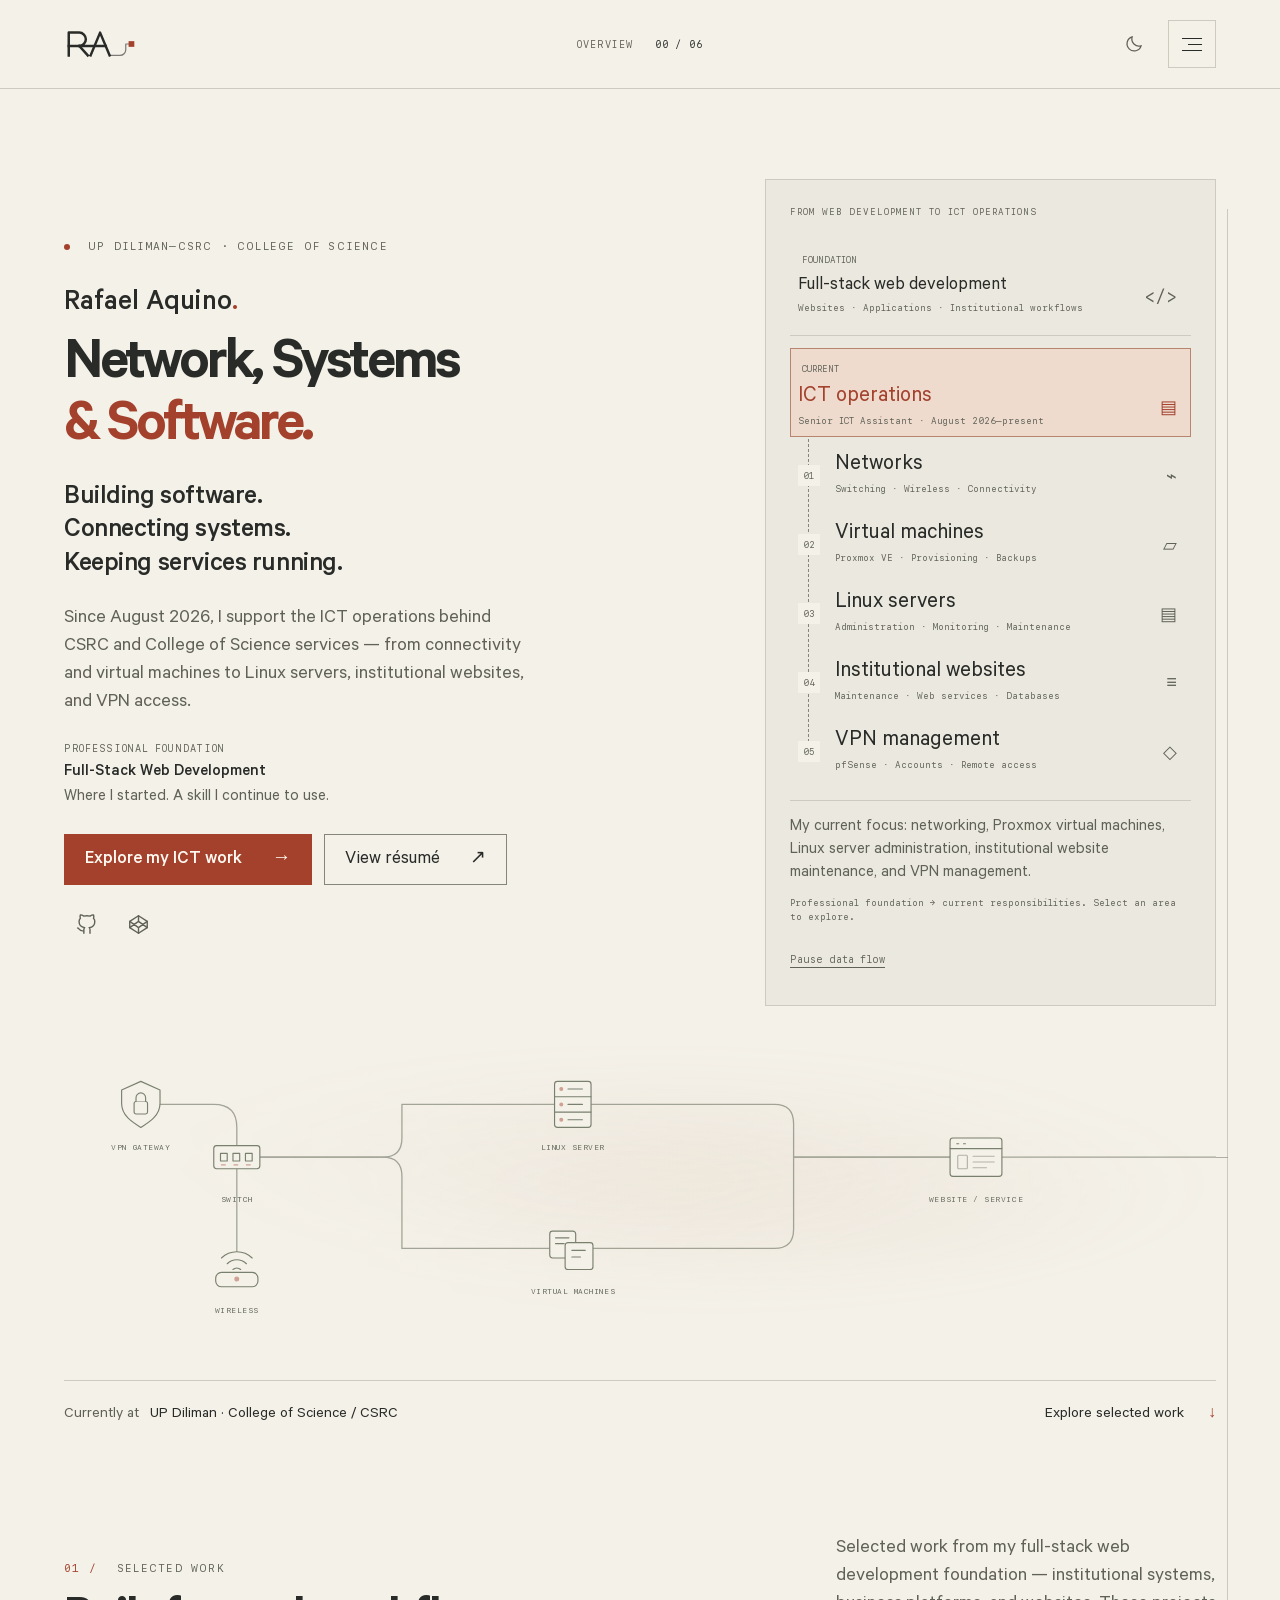
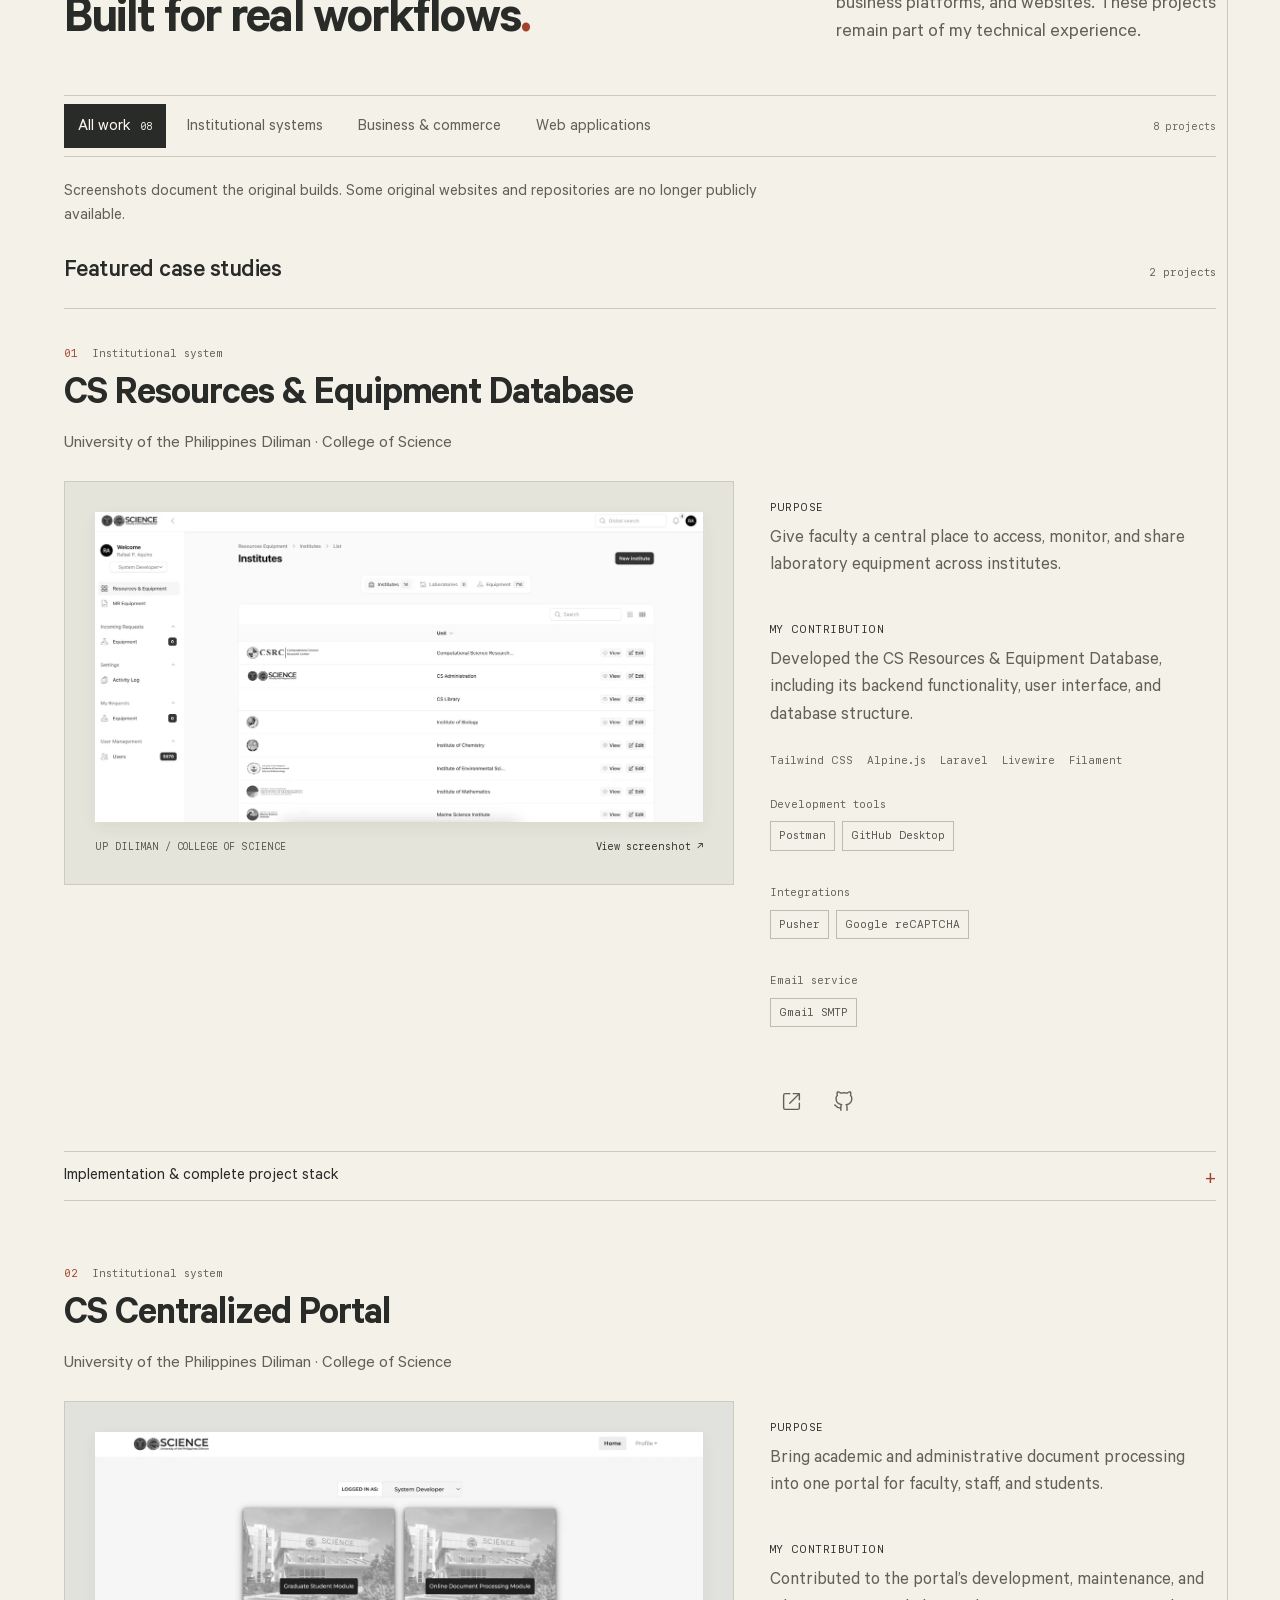
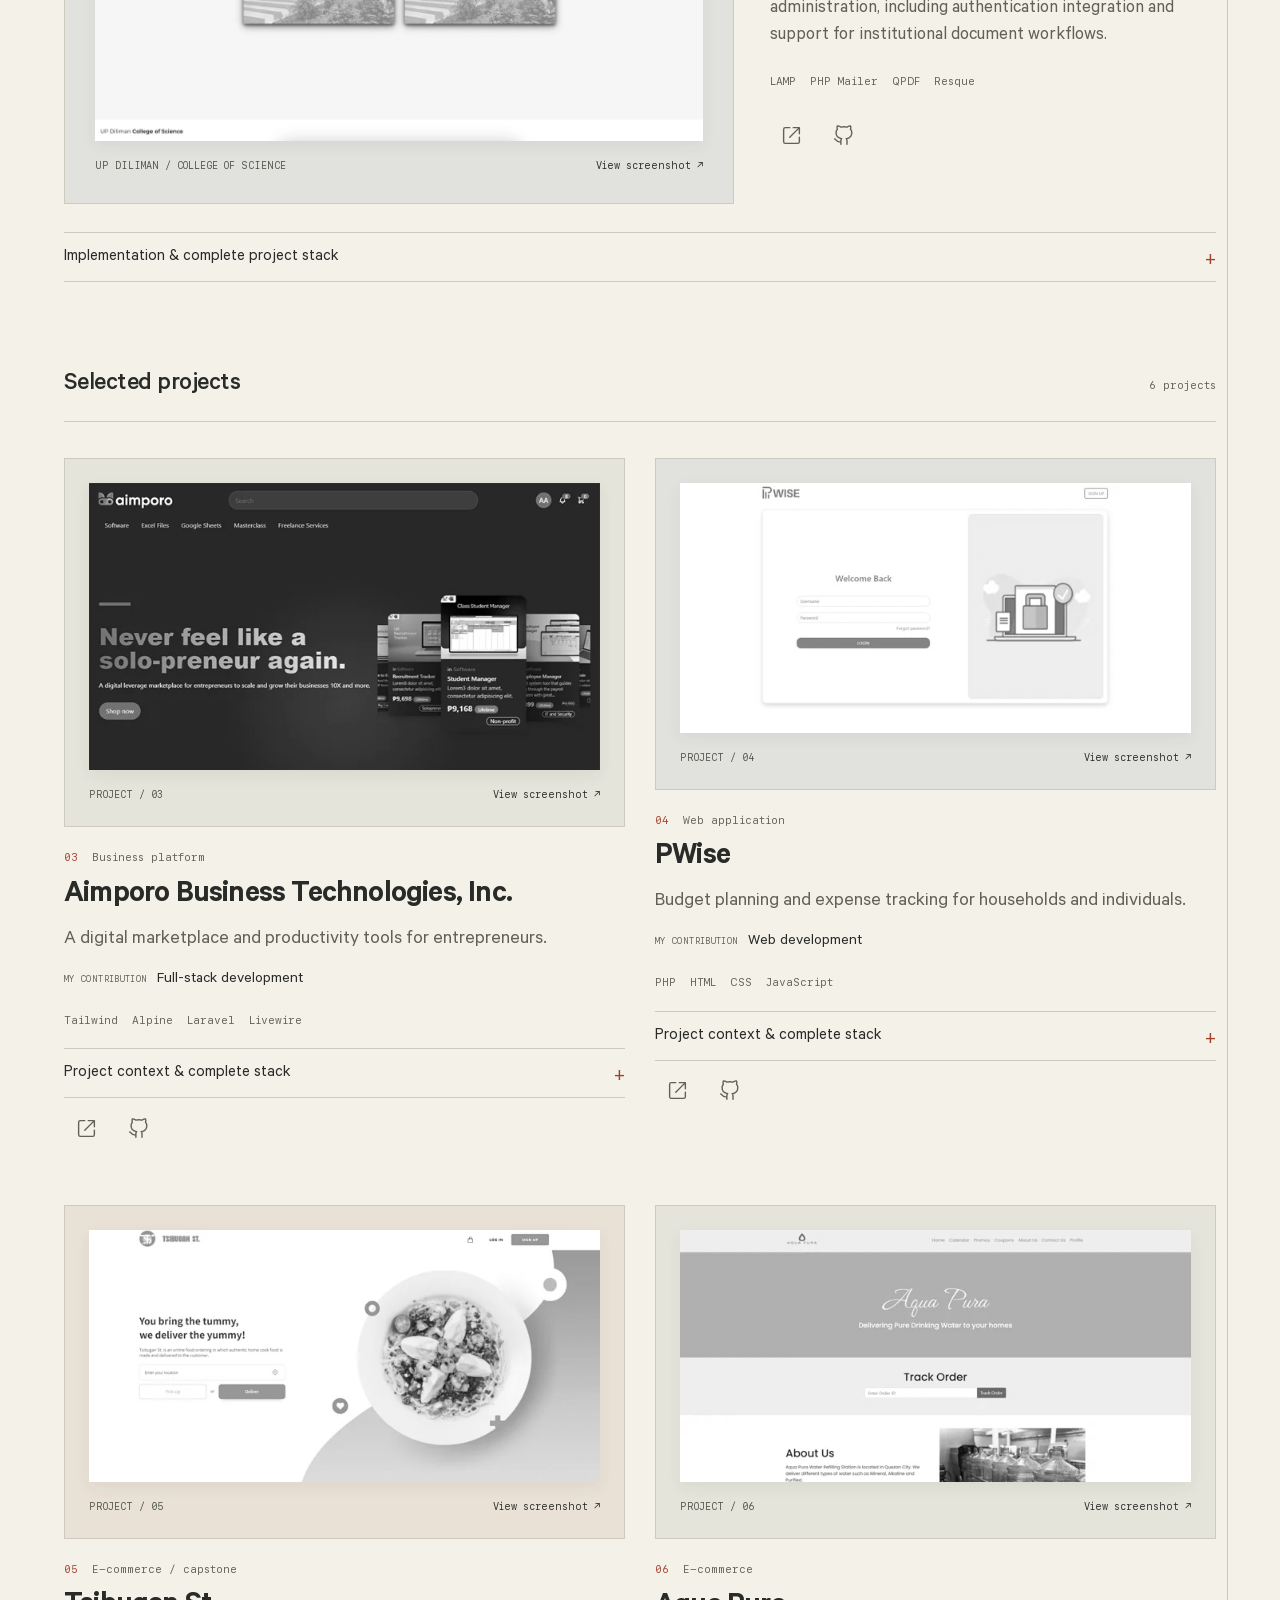
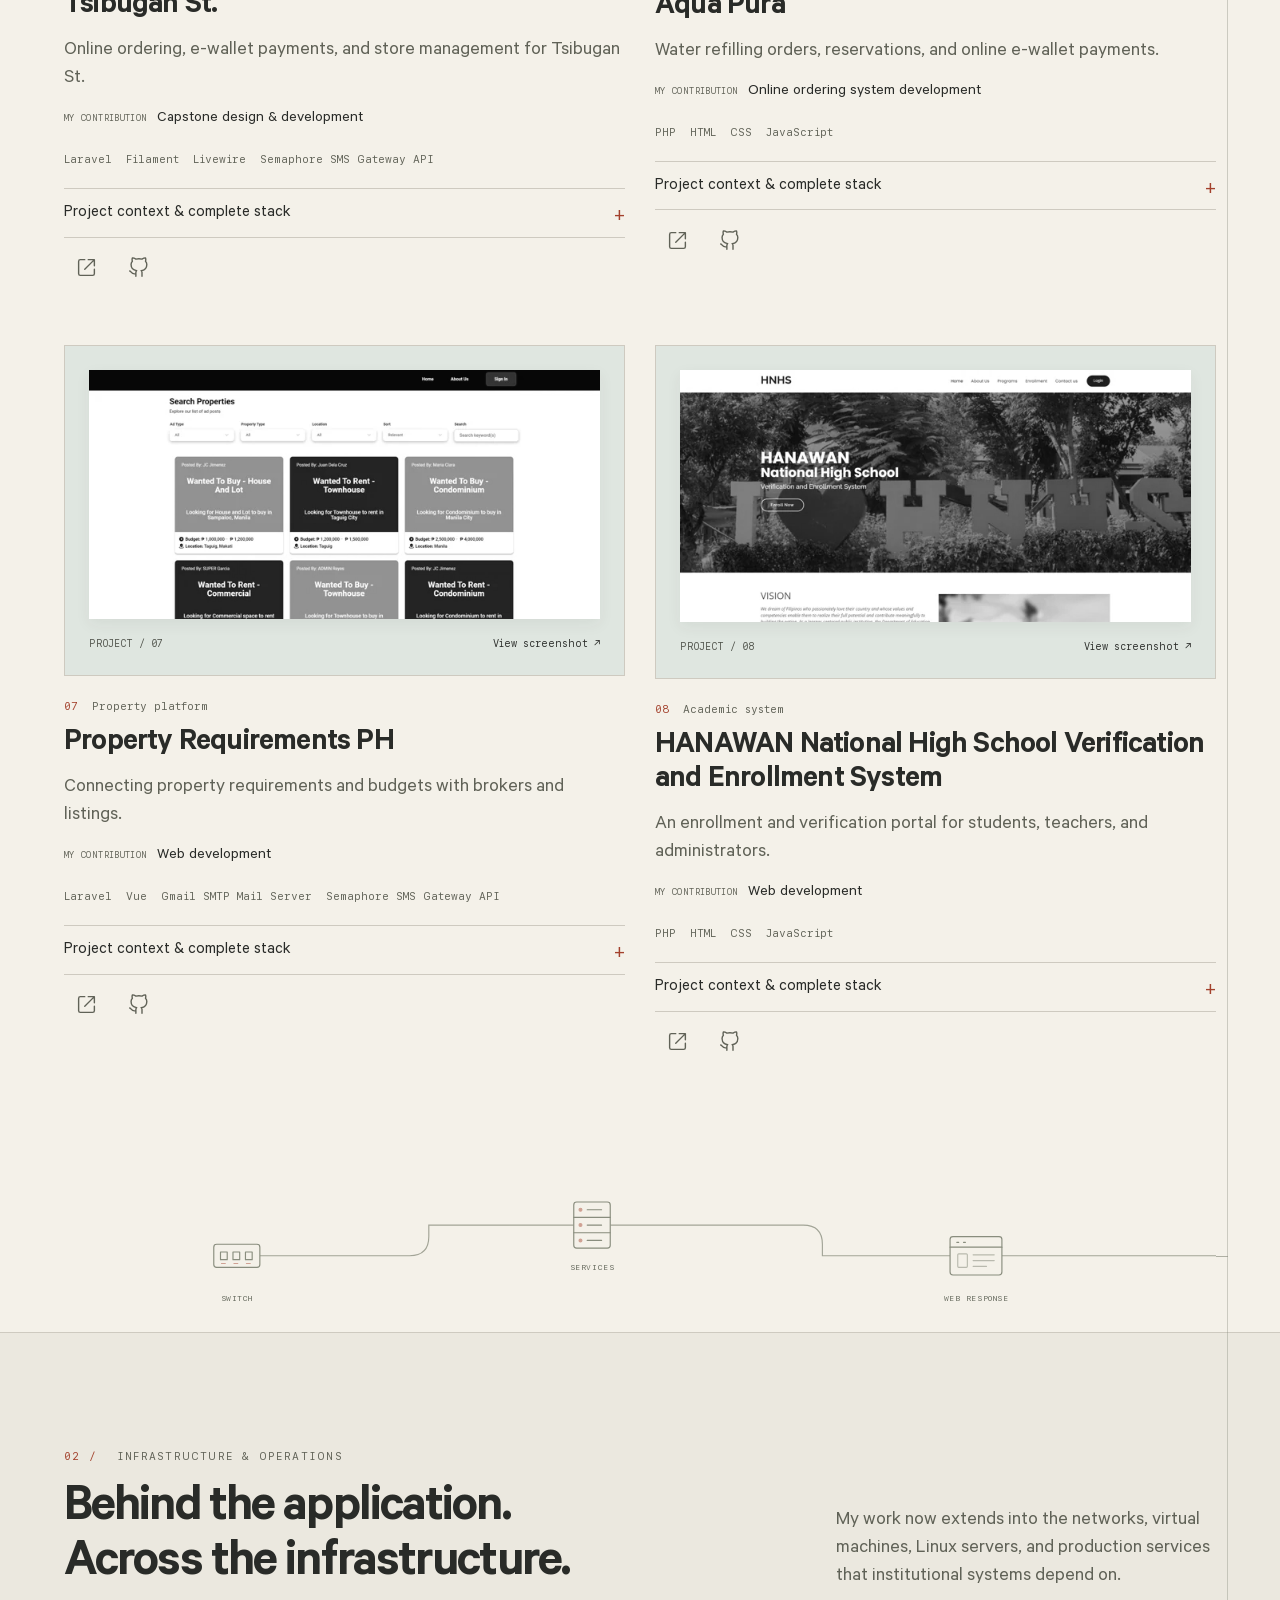
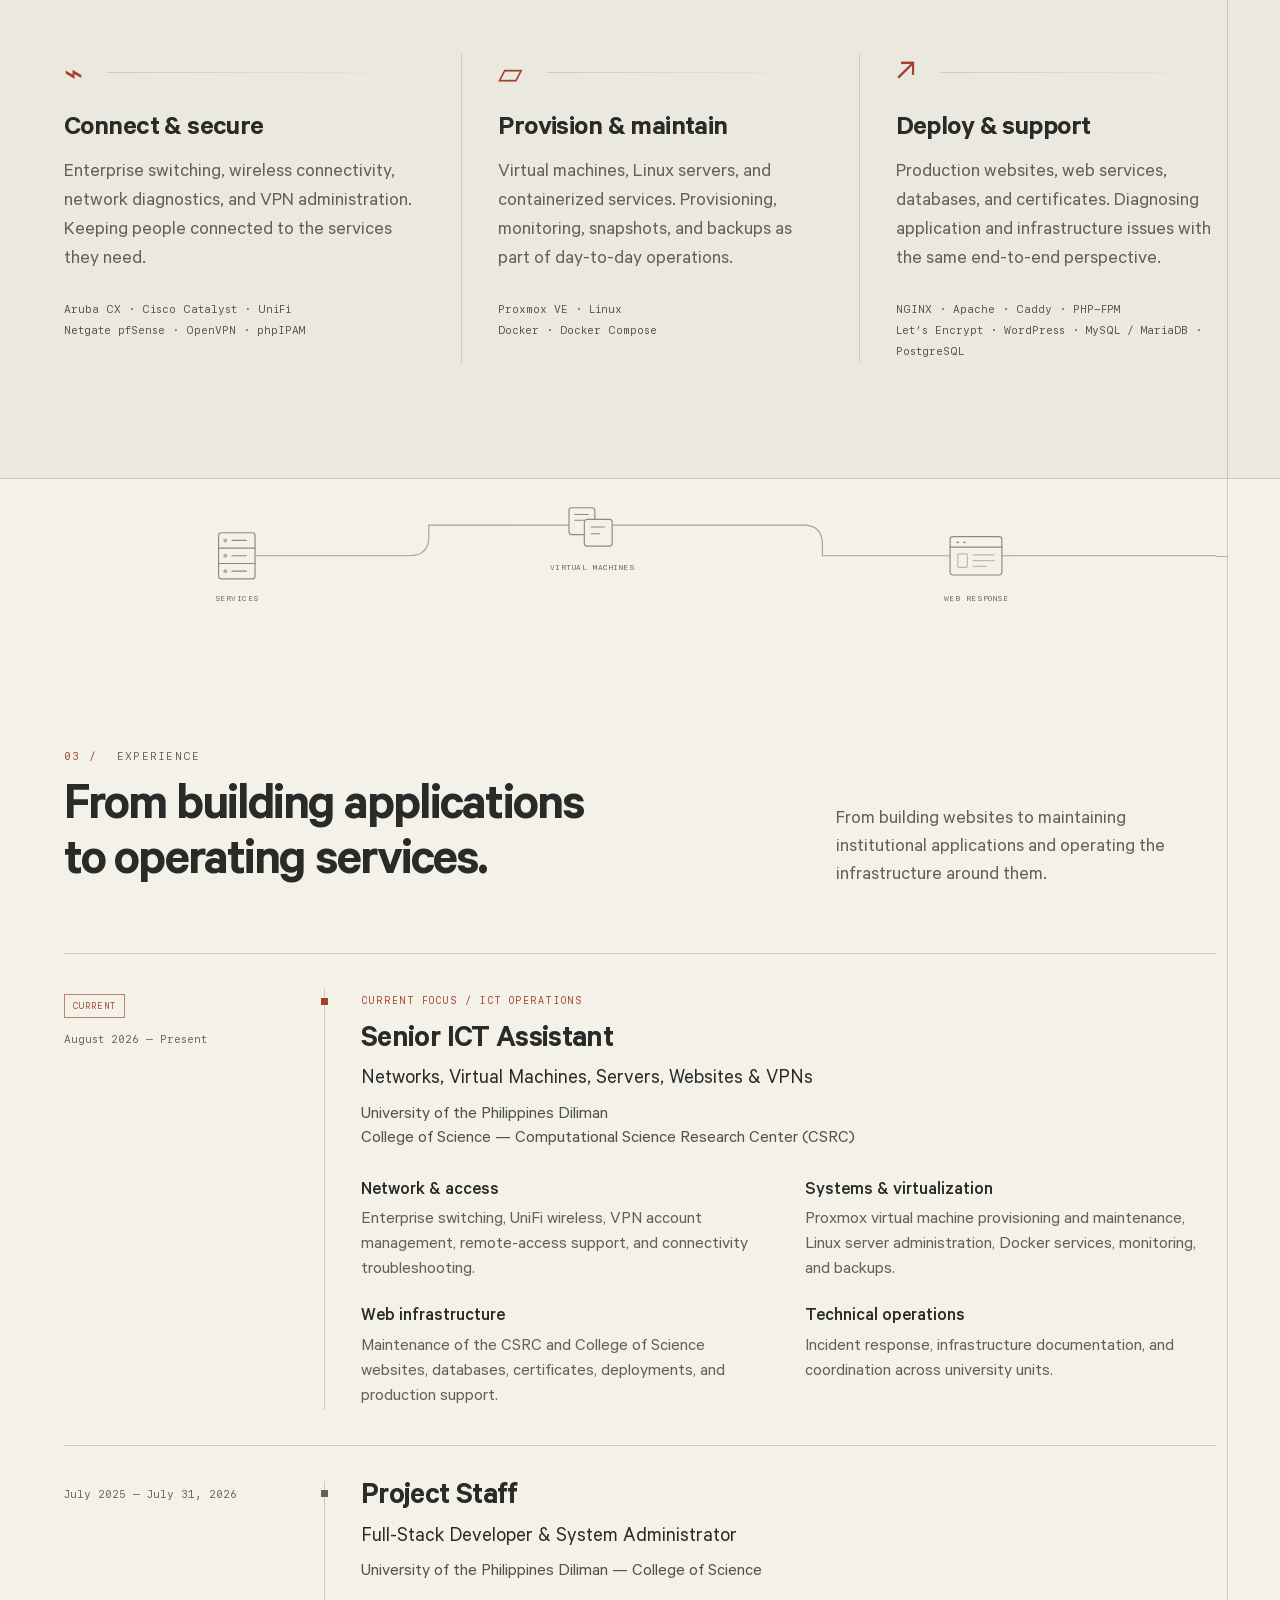
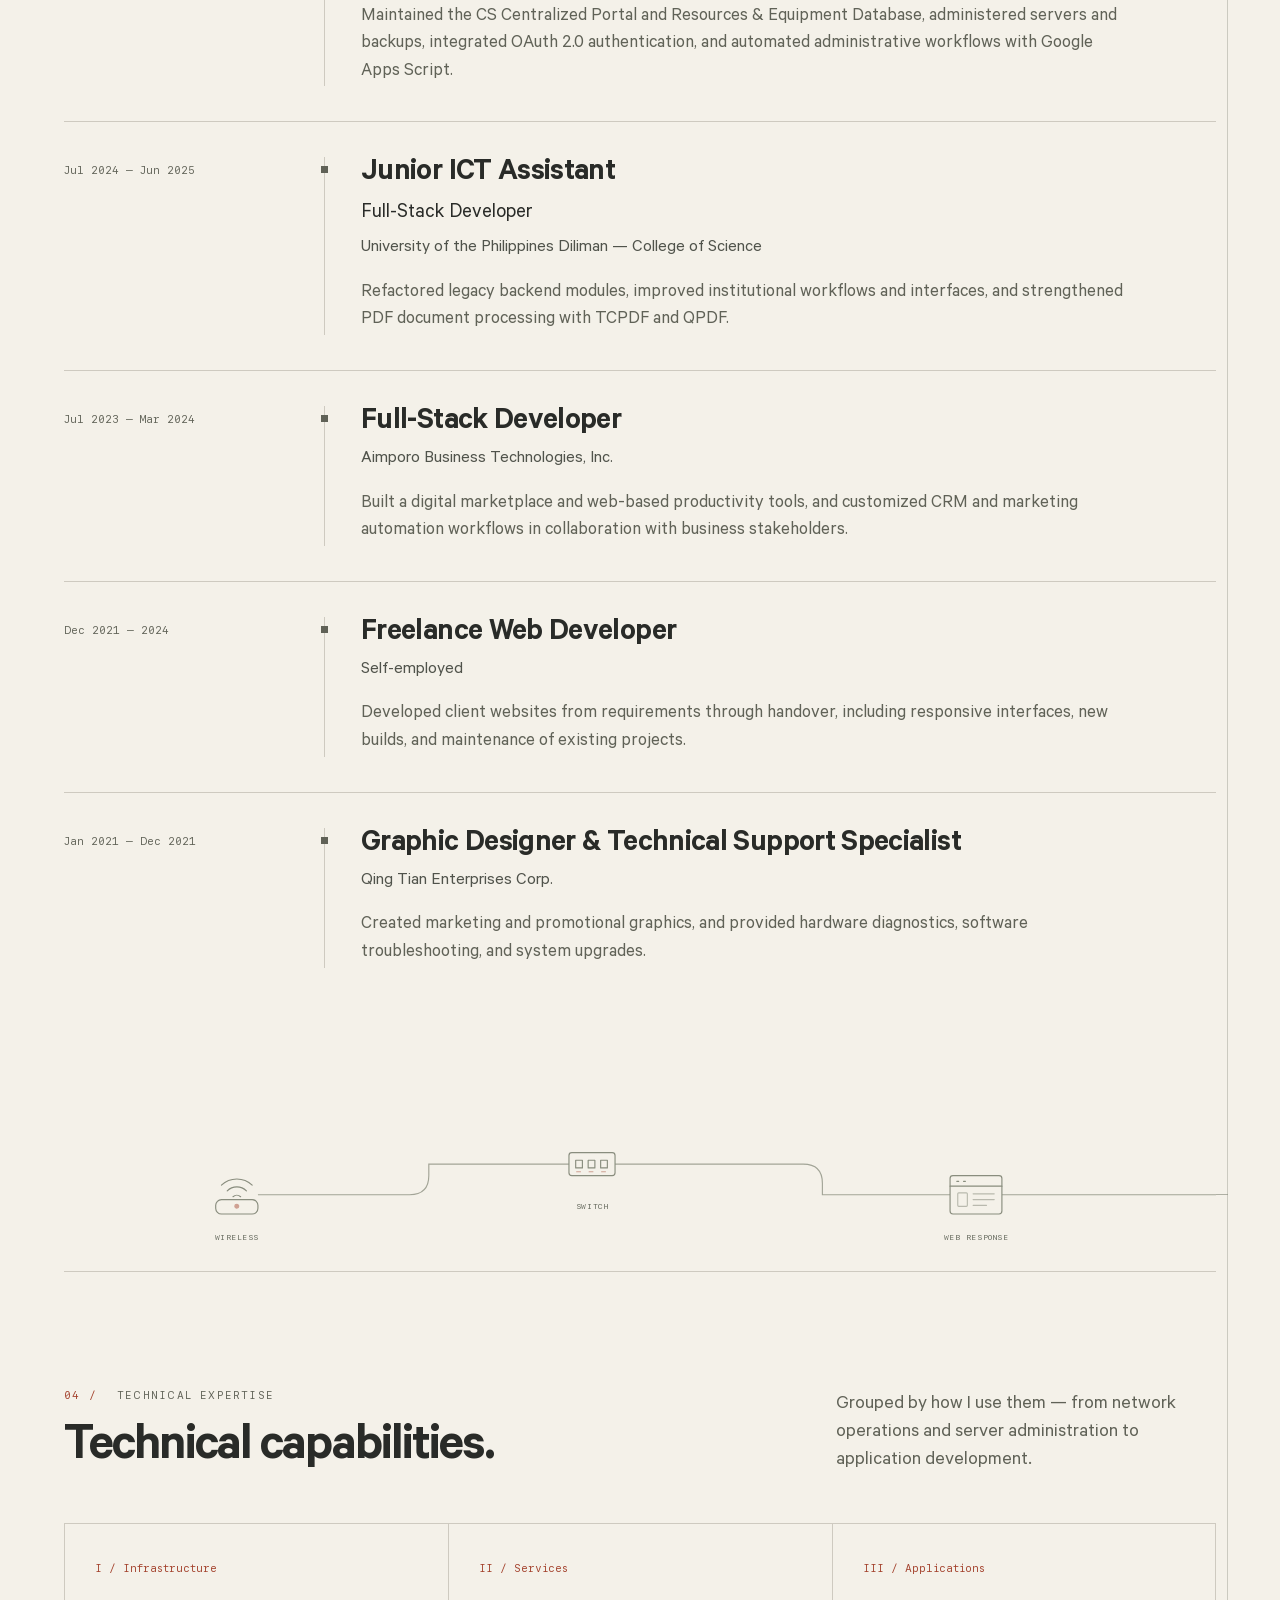
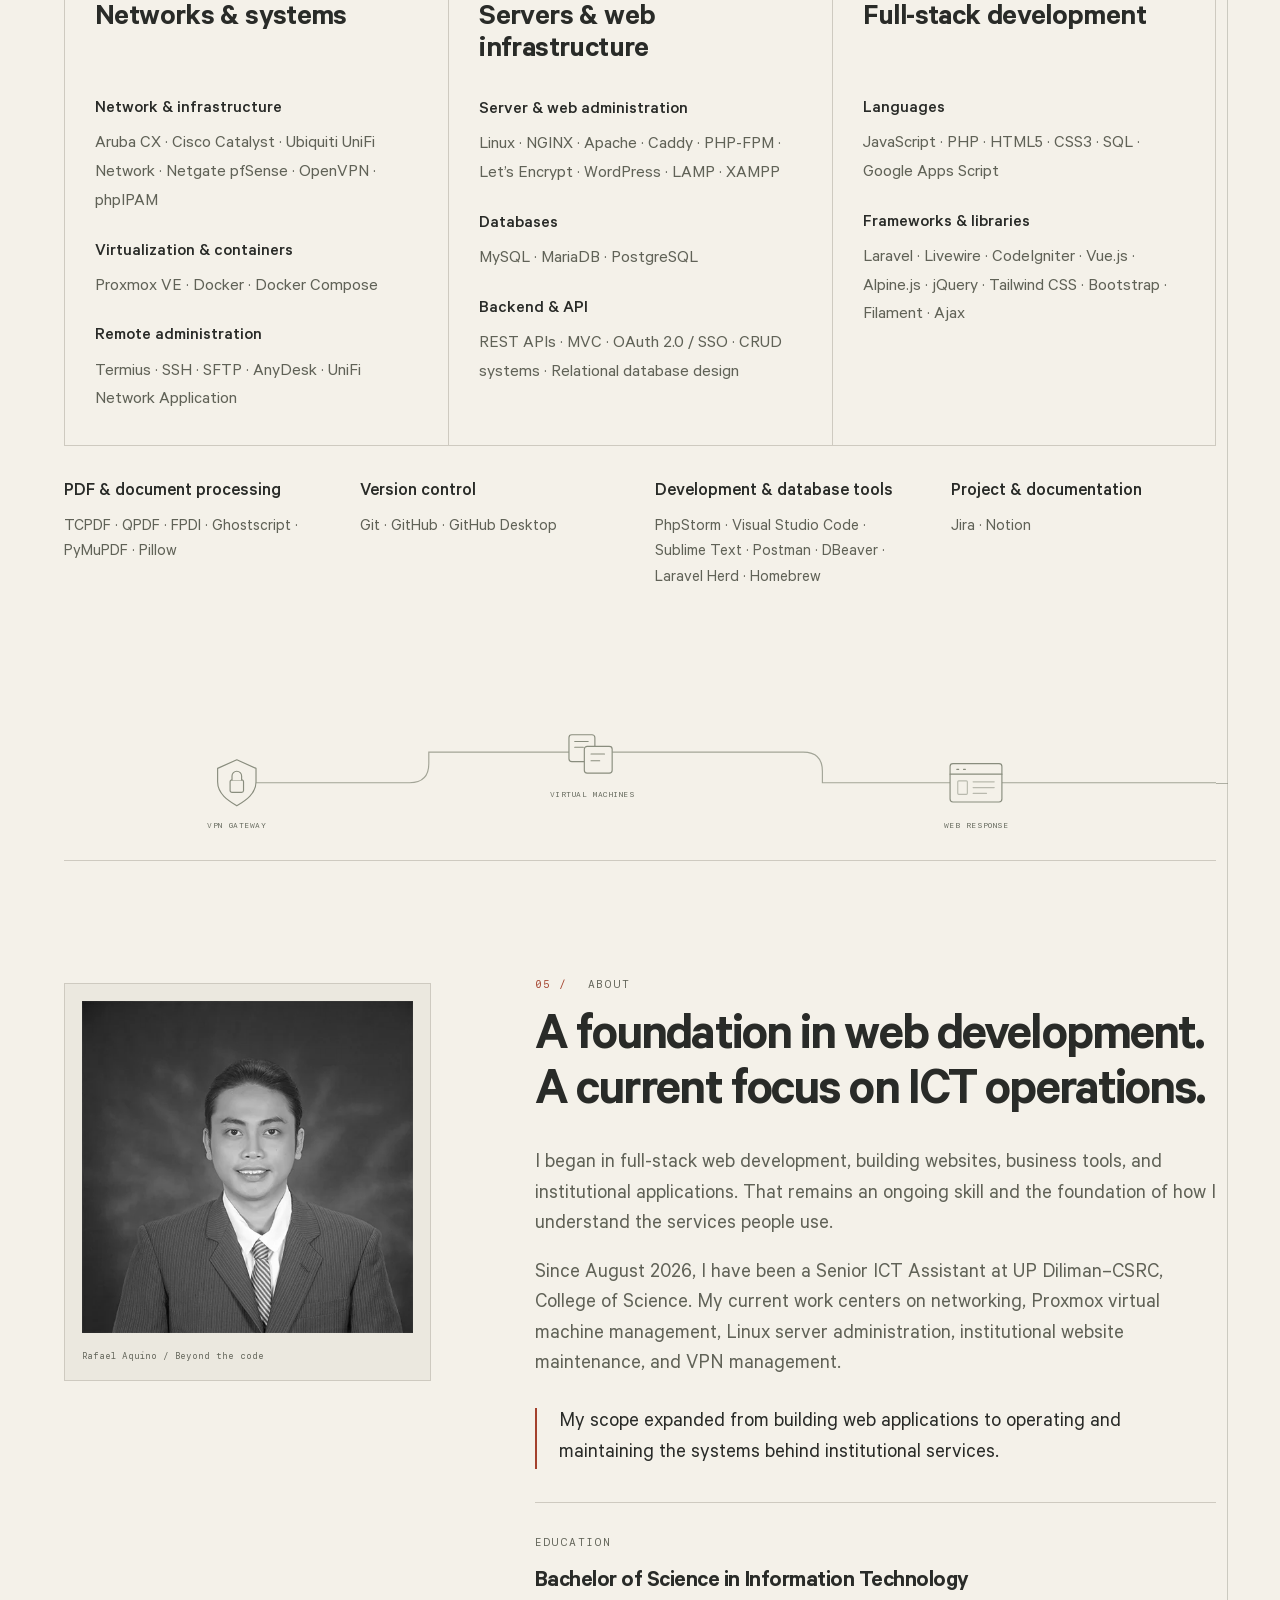
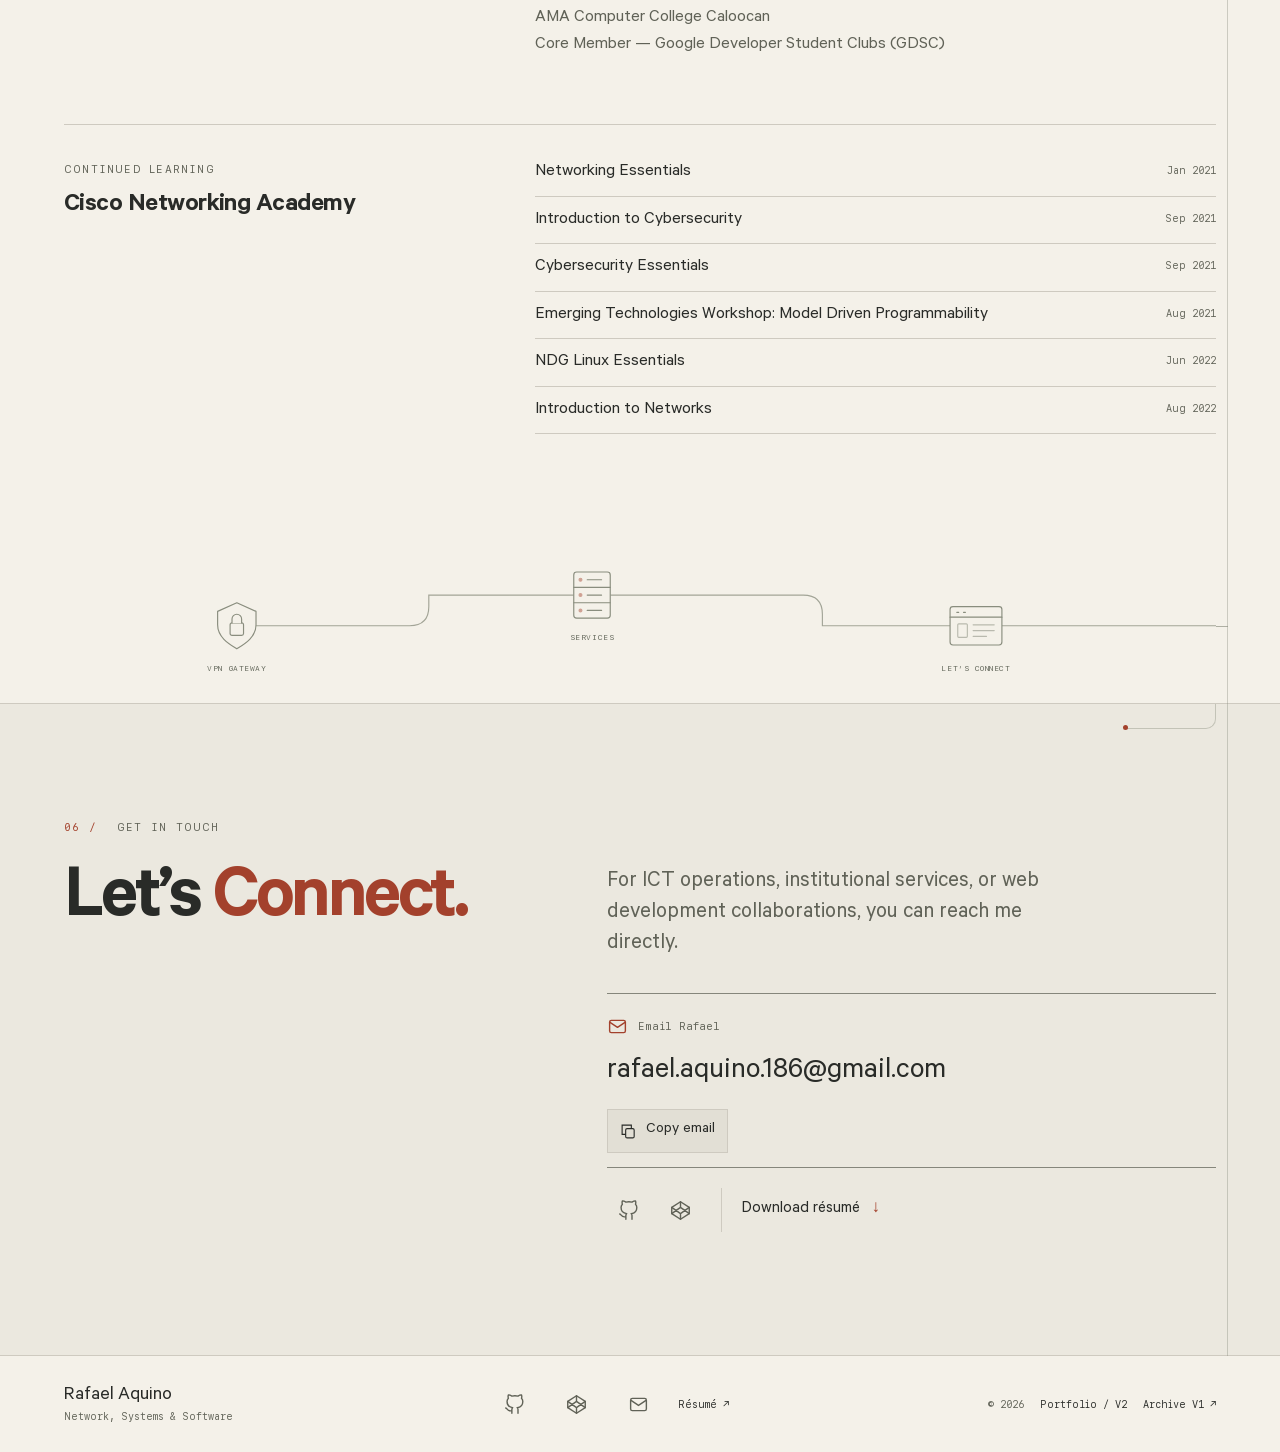
==== commit 2ee6cb64: "Explore interlocking RA identities and expose supporting project technologies" ====
--- a/index.html
+++ b/index.html
@@ -169,7 +169,7 @@
     <picture><source type="image/webp" srcset="project-assets/optimized/cs-resources-640.webp 640w, project-assets/optimized/cs-resources.webp 1280w" sizes="(max-width: 600px) 85vw, (max-width: 900px) 85vw, 720px"><img src="./project-assets/cs-resources-equipment-database.png" alt="CS Resources &amp; Equipment Database — A shared home for laboratory resources across UP Diliman’s College of Science." width="2846" height="1452" loading="lazy" decoding="async"></picture>
     <span class="image-caption"><span>UP DILIMAN / COLLEGE OF SCIENCE</span><span>View screenshot ↗</span></span>
   </a>
-        <div class="case-narrative"><div><h5>Purpose</h5><p>Give faculty a central place to access, monitor, and share laboratory equipment across institutes.</p></div><div><h5>My contribution</h5><p>Developed the CS Resources &amp; Equipment Database, including its backend functionality, user interface, and database structure.</p></div><ul class="stack-preview"><li>Tailwind CSS</li><li>Alpine.js</li><li>Laravel</li><li>Livewire</li><li>Filament</li></ul><div class="project-links"><a class="social-link" href="https://csresourcesequipment.com" target="_blank" rel="noopener noreferrer" aria-label="Visit the original CS Resources &amp; Equipment Database website (opens in a new tab)" title="Visit the original CS Resources &amp; Equipment Database website (opens in a new tab)"><svg class="social-icon" width="21" height="21" viewBox="0 0 24 24" fill="none" stroke="currentColor" stroke-width="1.6" stroke-linecap="round" stroke-linejoin="round" aria-hidden="true" focusable="false"><path d="M14 3h7v7M21 3 10 14M10 3H5a2 2 0 0 0-2 2v14a2 2 0 0 0 2 2h14a2 2 0 0 0 2-2v-5"/></svg></a><a class="social-link" href="https://github.com/chrysippus2497/" target="_blank" rel="noopener noreferrer" aria-label="GitHub profile for CS Resources &amp; Equipment Database (opens in a new tab)" title="GitHub profile for CS Resources &amp; Equipment Database (opens in a new tab)"><svg class="social-icon" width="21" height="21" viewBox="0 0 24 24" fill="none" stroke="currentColor" stroke-width="1.6" stroke-linecap="round" stroke-linejoin="round" aria-hidden="true" focusable="false"><path d="M9 19c-5 1.5-5-2.5-7-3m14 6v-3.87a3.37 3.37 0 0 0-.94-2.61c3.14-.35 6.44-1.54 6.44-7A5.44 5.44 0 0 0 20 4.77 5.07 5.07 0 0 0 19.91 1S18.73.65 16 2.48a13.38 13.38 0 0 0-7 0C6.27.65 5.09 1 5.09 1A5.07 5.07 0 0 0 5 4.77a5.44 5.44 0 0 0-1.5 3.78c0 5.42 3.3 6.61 6.44 7A3.37 3.37 0 0 0 9 18.13V22"/></svg></a></div></div>
+        <div class="case-narrative"><div><h5>Purpose</h5><p>Give faculty a central place to access, monitor, and share laboratory equipment across institutes.</p></div><div><h5>My contribution</h5><p>Developed the CS Resources &amp; Equipment Database, including its backend functionality, user interface, and database structure.</p></div><ul class="stack-preview"><li>Tailwind CSS</li><li>Alpine.js</li><li>Laravel</li><li>Livewire</li><li>Filament</li></ul><div class="case-stack-support"><div class="project-stack-groups"><div><h6>Development tools</h6><ul class="tech-list"><li>Postman</li><li>GitHub Desktop</li></ul></div><div><h6>Integrations</h6><ul class="tech-list"><li>Pusher</li><li>Google reCAPTCHA</li></ul></div><div><h6>Email service</h6><ul class="tech-list"><li>Gmail SMTP</li></ul></div></div></div><div class="project-links"><a class="social-link" href="https://csresourcesequipment.com" target="_blank" rel="noopener noreferrer" aria-label="Visit the original CS Resources &amp; Equipment Database website (opens in a new tab)" title="Visit the original CS Resources &amp; Equipment Database website (opens in a new tab)"><svg class="social-icon" width="21" height="21" viewBox="0 0 24 24" fill="none" stroke="currentColor" stroke-width="1.6" stroke-linecap="round" stroke-linejoin="round" aria-hidden="true" focusable="false"><path d="M14 3h7v7M21 3 10 14M10 3H5a2 2 0 0 0-2 2v14a2 2 0 0 0 2 2h14a2 2 0 0 0 2-2v-5"/></svg></a><a class="social-link" href="https://github.com/chrysippus2497/" target="_blank" rel="noopener noreferrer" aria-label="GitHub profile for CS Resources &amp; Equipment Database (opens in a new tab)" title="GitHub profile for CS Resources &amp; Equipment Database (opens in a new tab)"><svg class="social-icon" width="21" height="21" viewBox="0 0 24 24" fill="none" stroke="currentColor" stroke-width="1.6" stroke-linecap="round" stroke-linejoin="round" aria-hidden="true" focusable="false"><path d="M9 19c-5 1.5-5-2.5-7-3m14 6v-3.87a3.37 3.37 0 0 0-.94-2.61c3.14-.35 6.44-1.54 6.44-7A5.44 5.44 0 0 0 20 4.77 5.07 5.07 0 0 0 19.91 1S18.73.65 16 2.48a13.38 13.38 0 0 0-7 0C6.27.65 5.09 1 5.09 1A5.07 5.07 0 0 0 5 4.77a5.44 5.44 0 0 0-1.5 3.78c0 5.42 3.3 6.61 6.44 7A3.37 3.37 0 0 0 9 18.13V22"/></svg></a></div></div>
       </div>
       <details class="project-details case-details"><summary>Implementation & complete project stack</summary>
         <div class="case-implementation"><div><h5>Resource workflows</h5><p>Equipment management and sharing organized around College of Science laboratories and institutes.</p></div><div><h5>Application stack</h5><p>Laravel, Livewire, and Filament, with Tailwind and Alpine for the interface — the technologies recorded for this project.</p></div><div><h5>Ongoing operations</h5><p>Server checks, backups, database maintenance, and user support as part of administering the College’s institutional platforms.</p></div></div>
--- a/style.css
+++ b/style.css
@@ -2223,3 +2223,6 @@
 
 .project-stack-groups { display:grid; gap:20px; }
 .project-stack-groups h6 { margin:0 0 8px; font:11px/1.5 var(--mono); color:var(--muted); }
+
+.case-stack-support { margin-block:4px 8px; }
+.case-stack-support .project-stack-groups { gap:12px; }
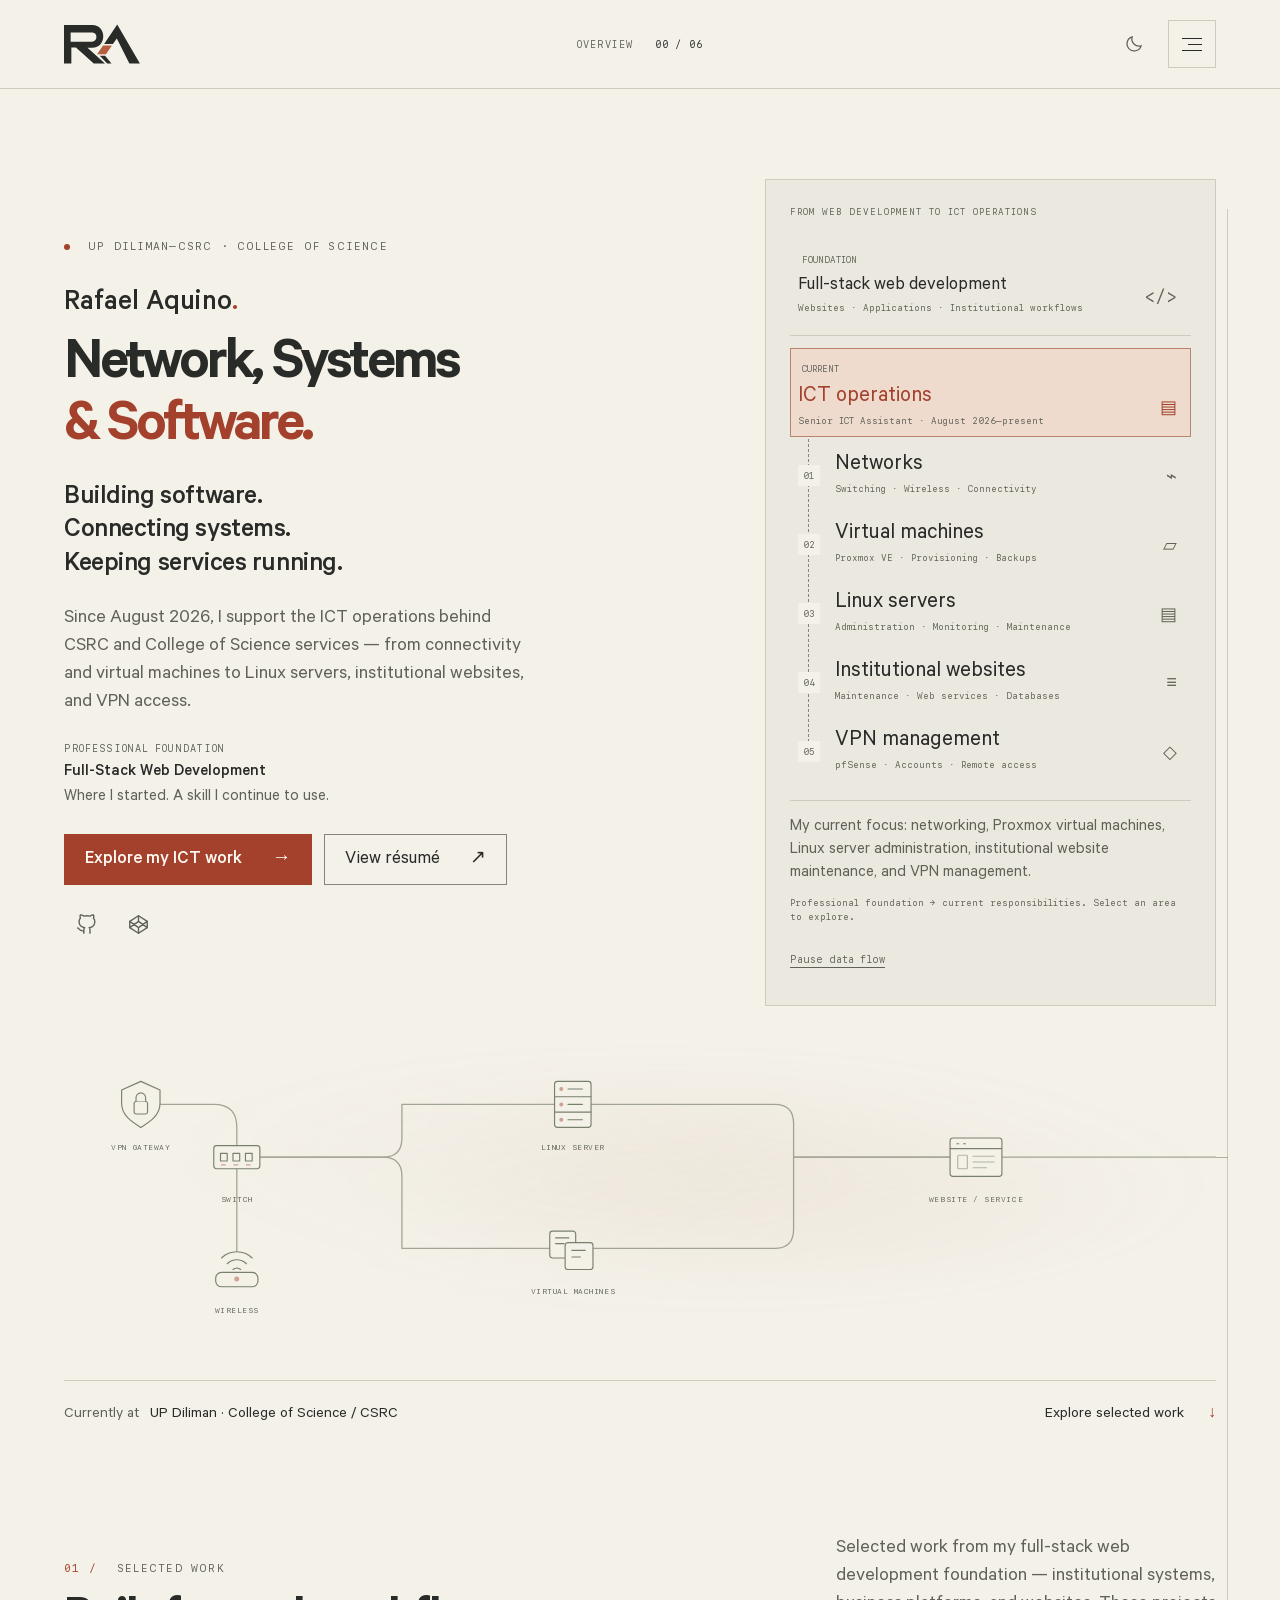
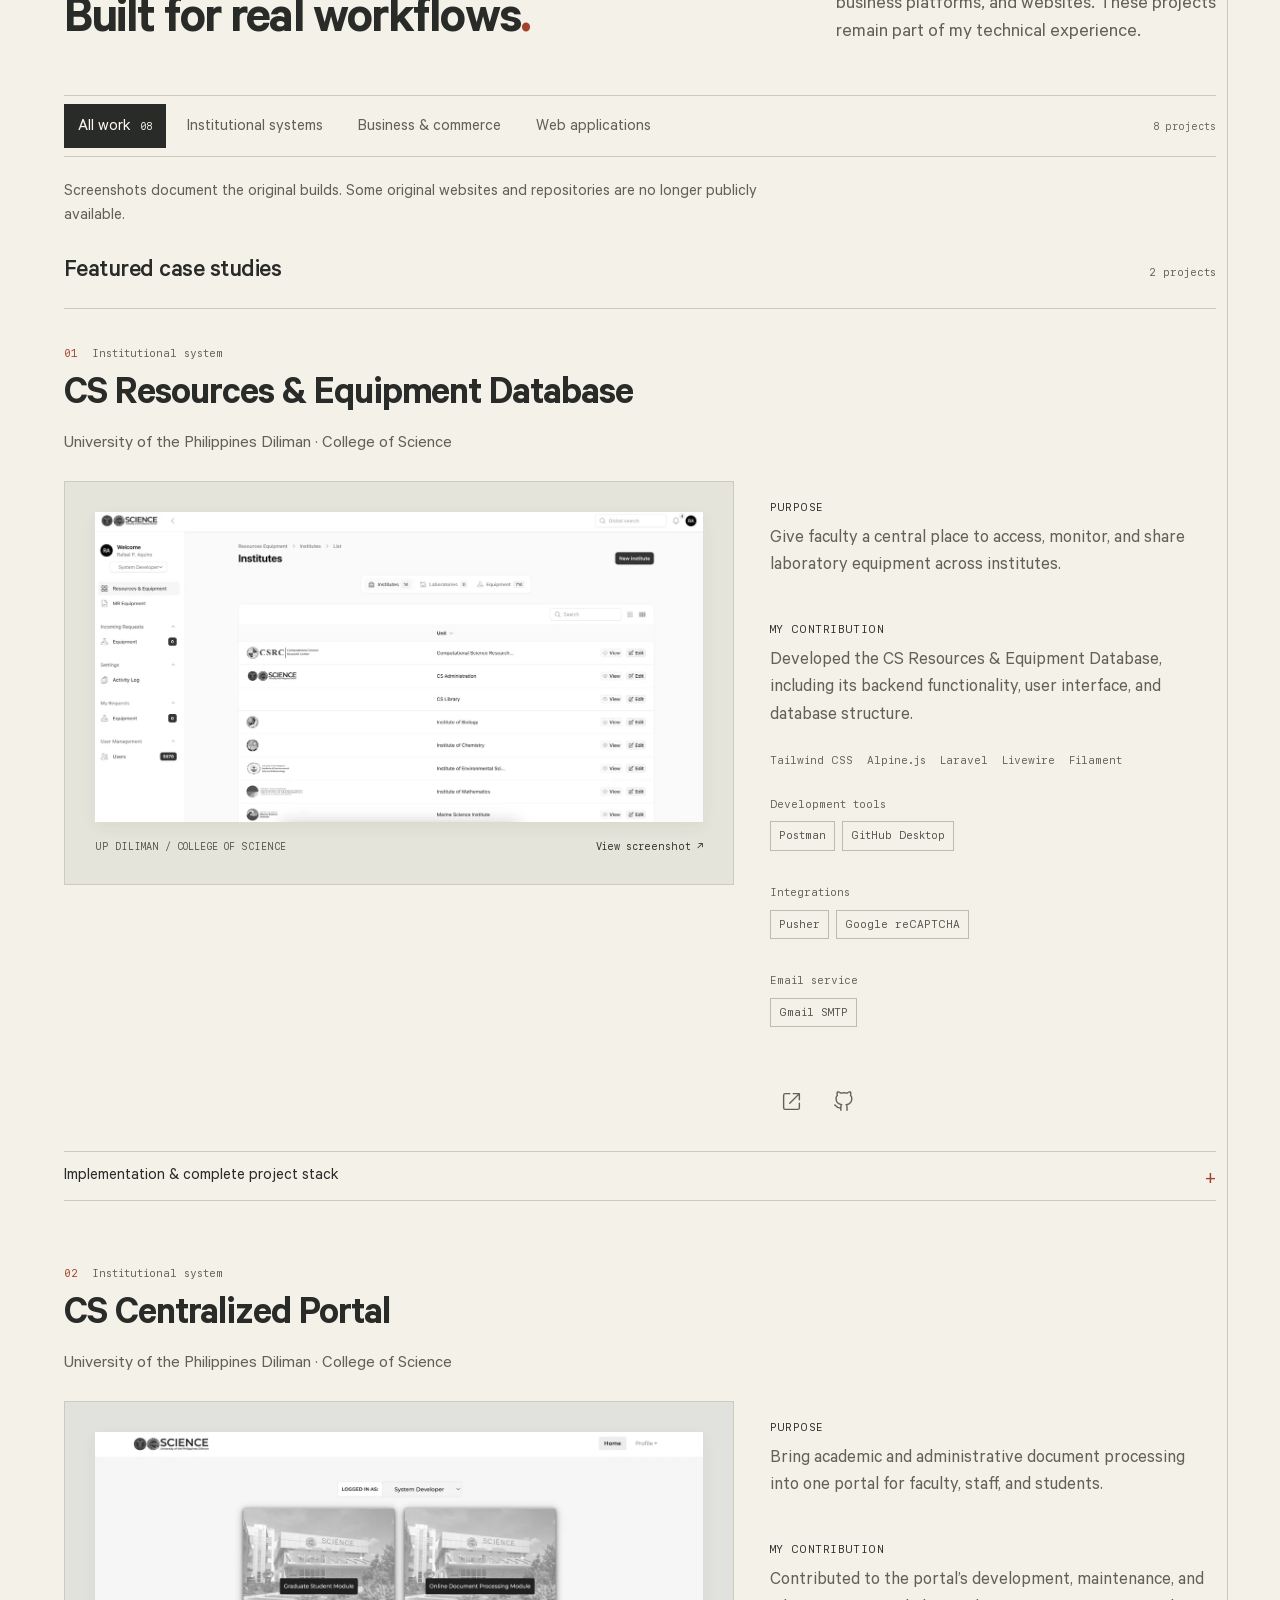
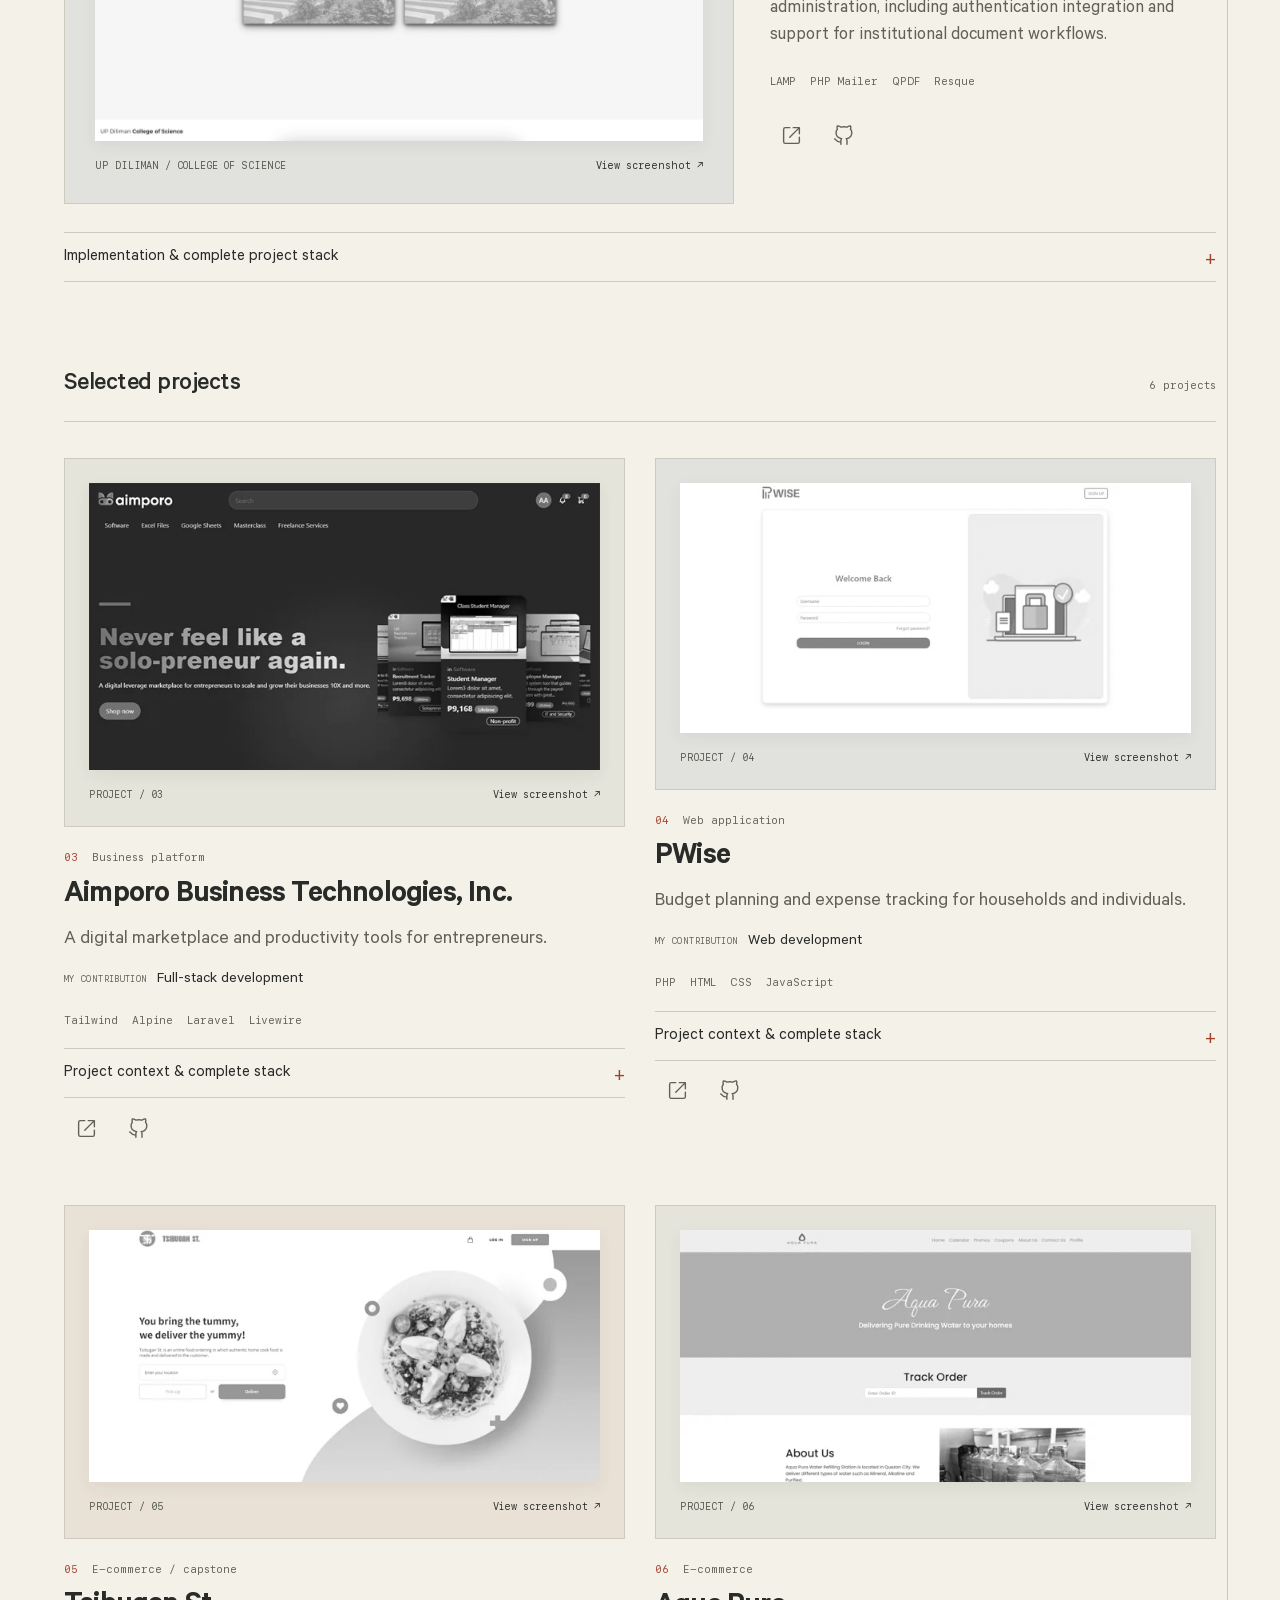
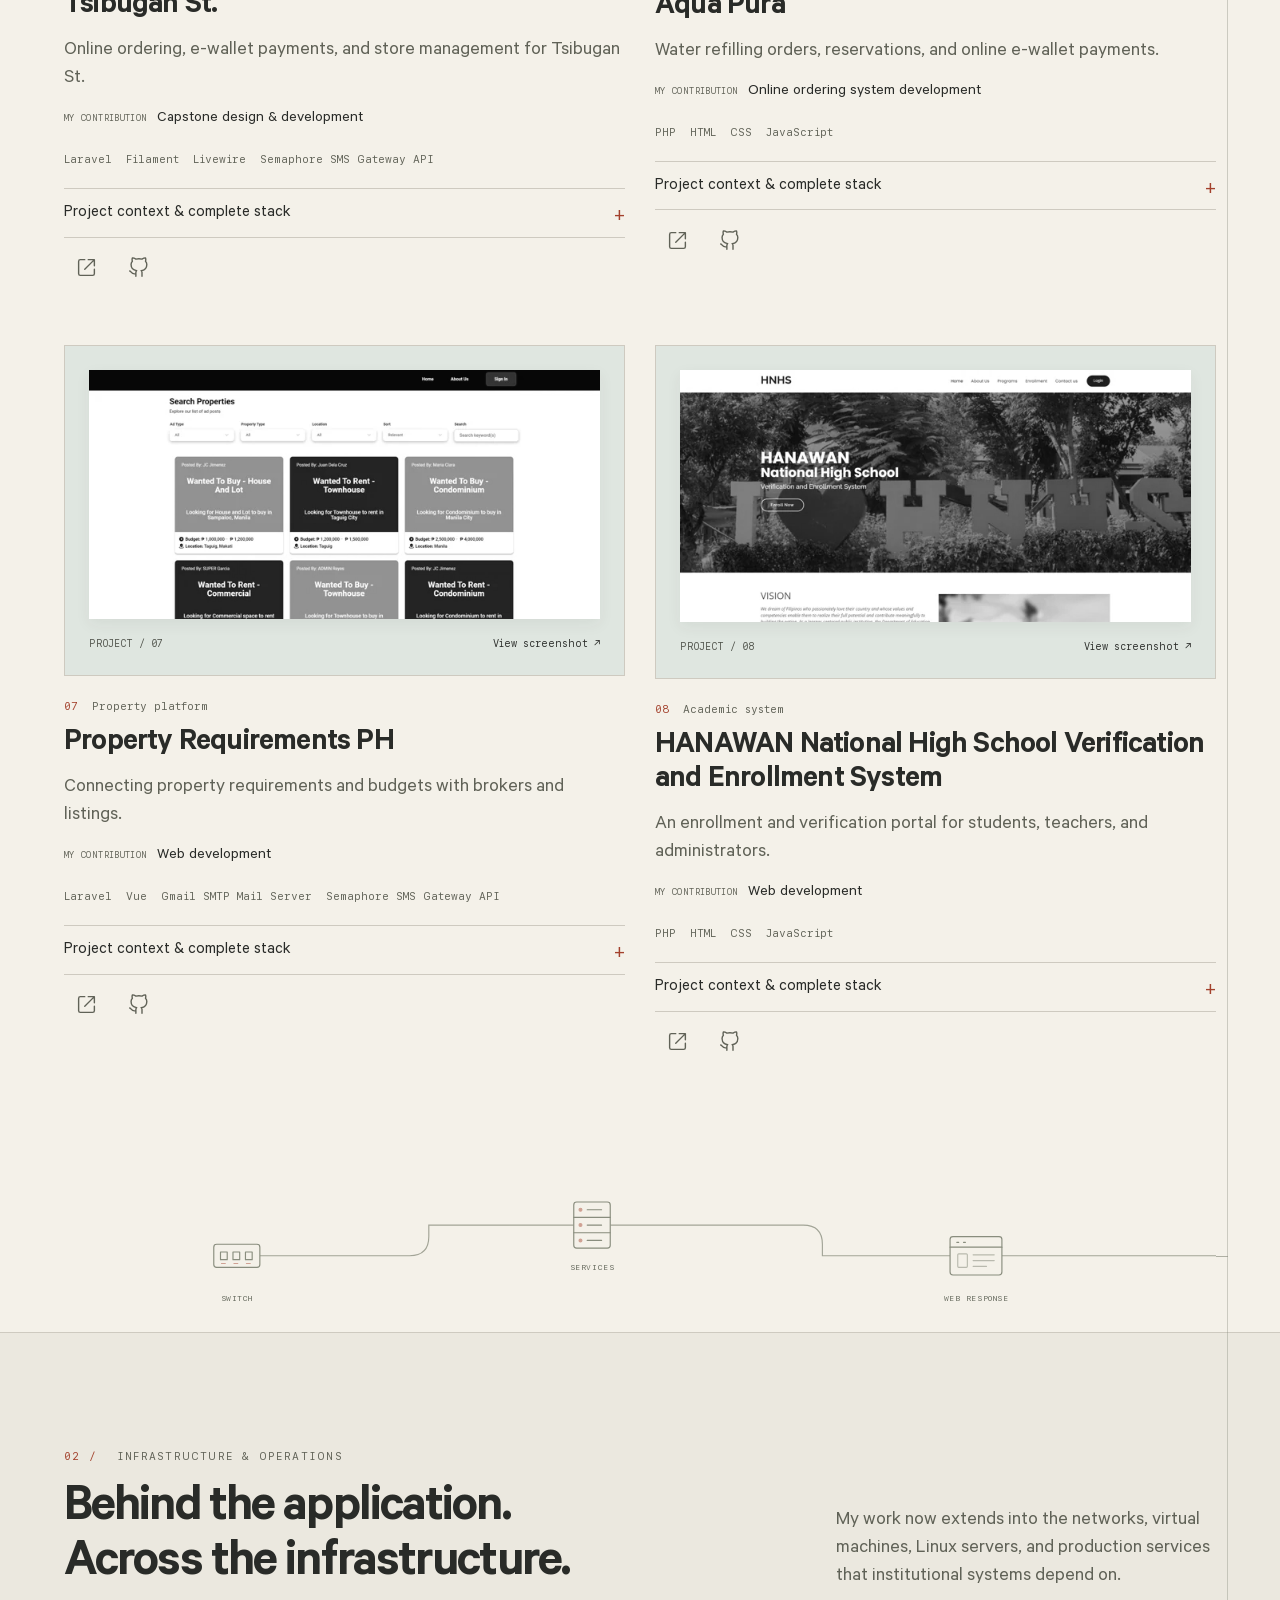
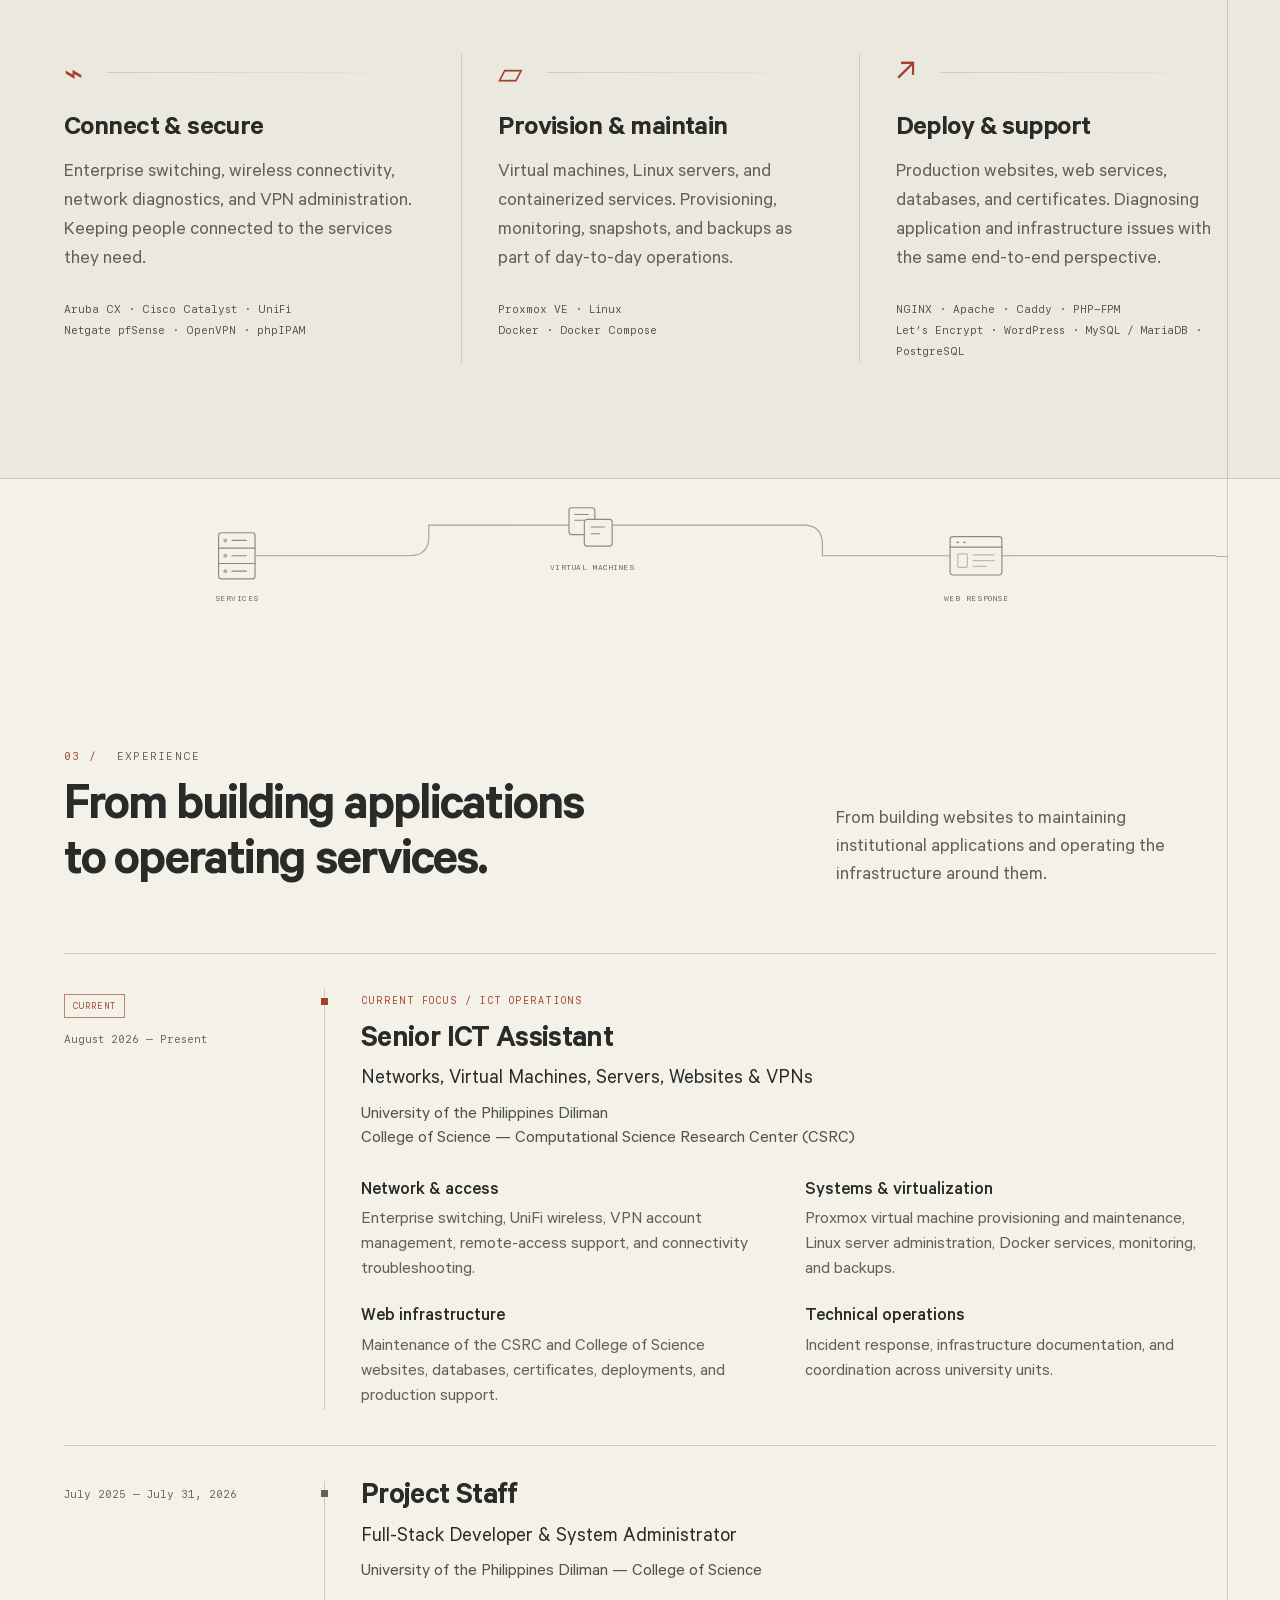
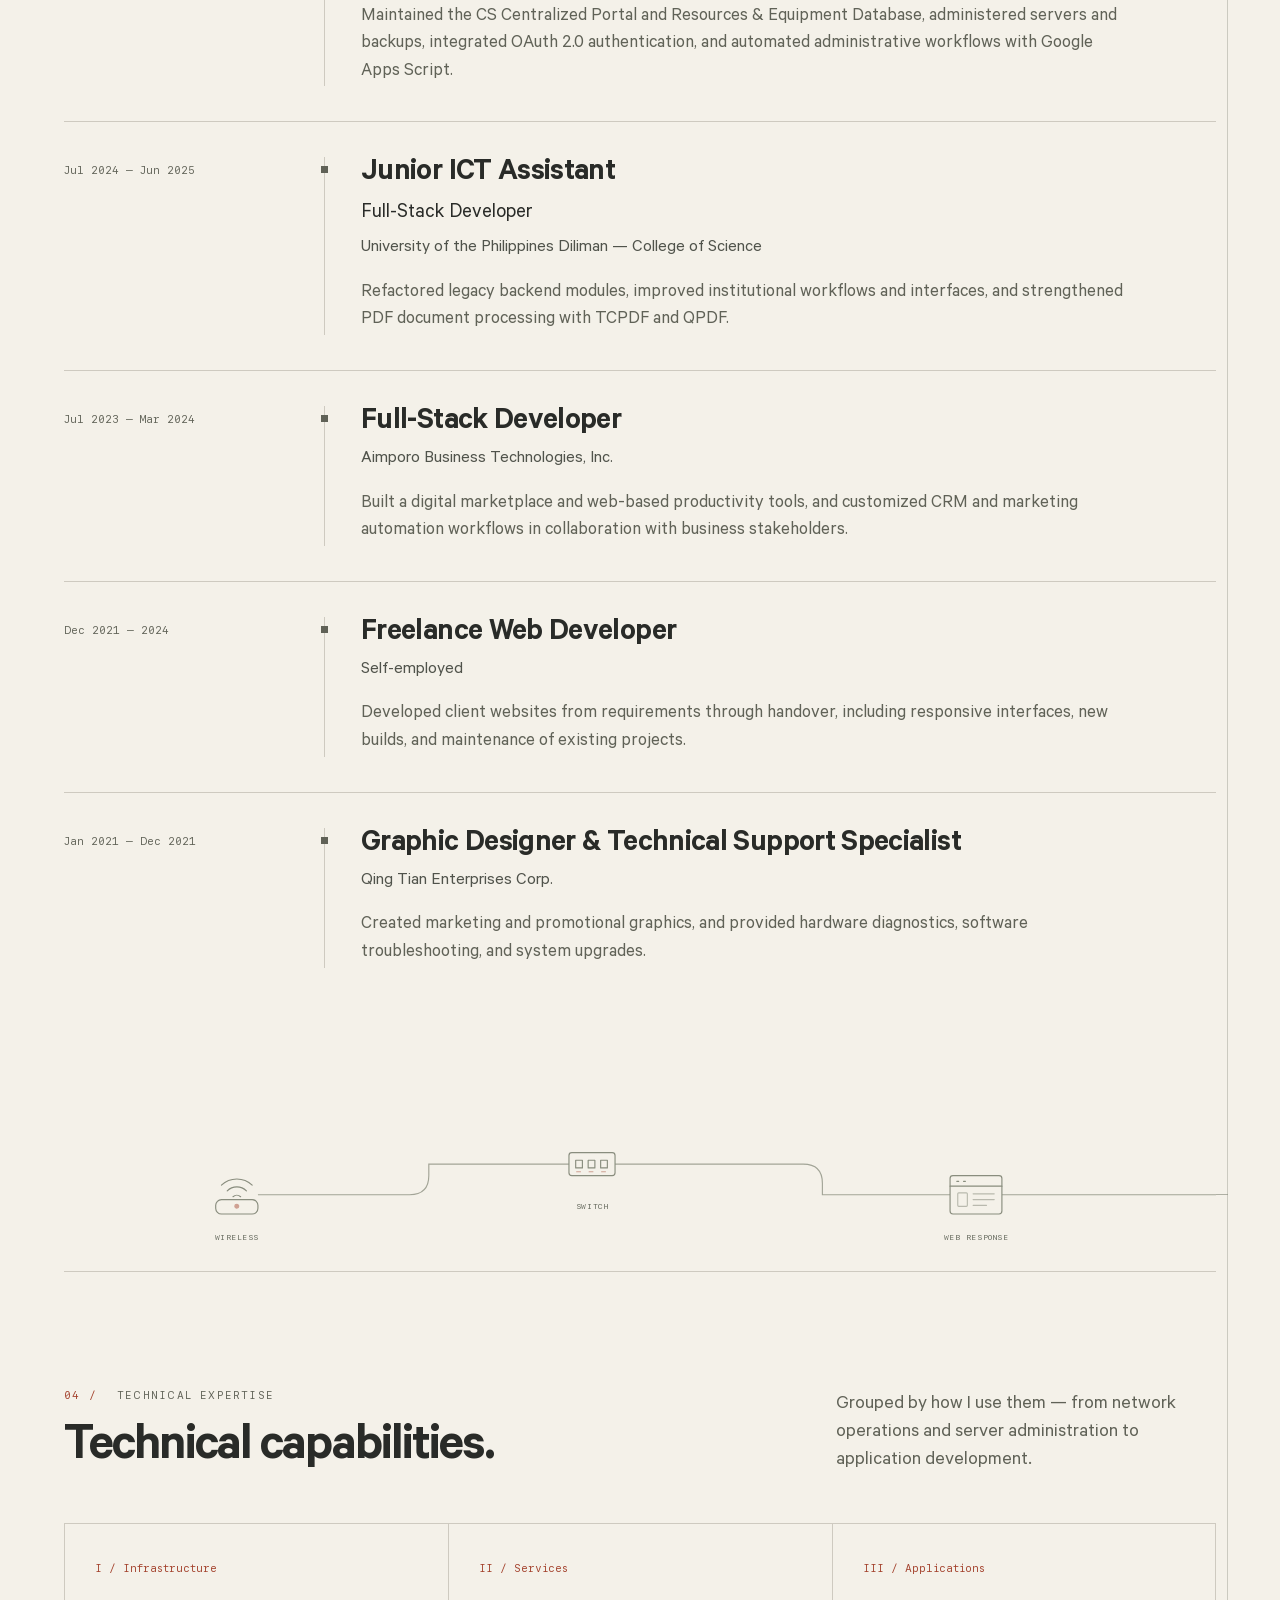
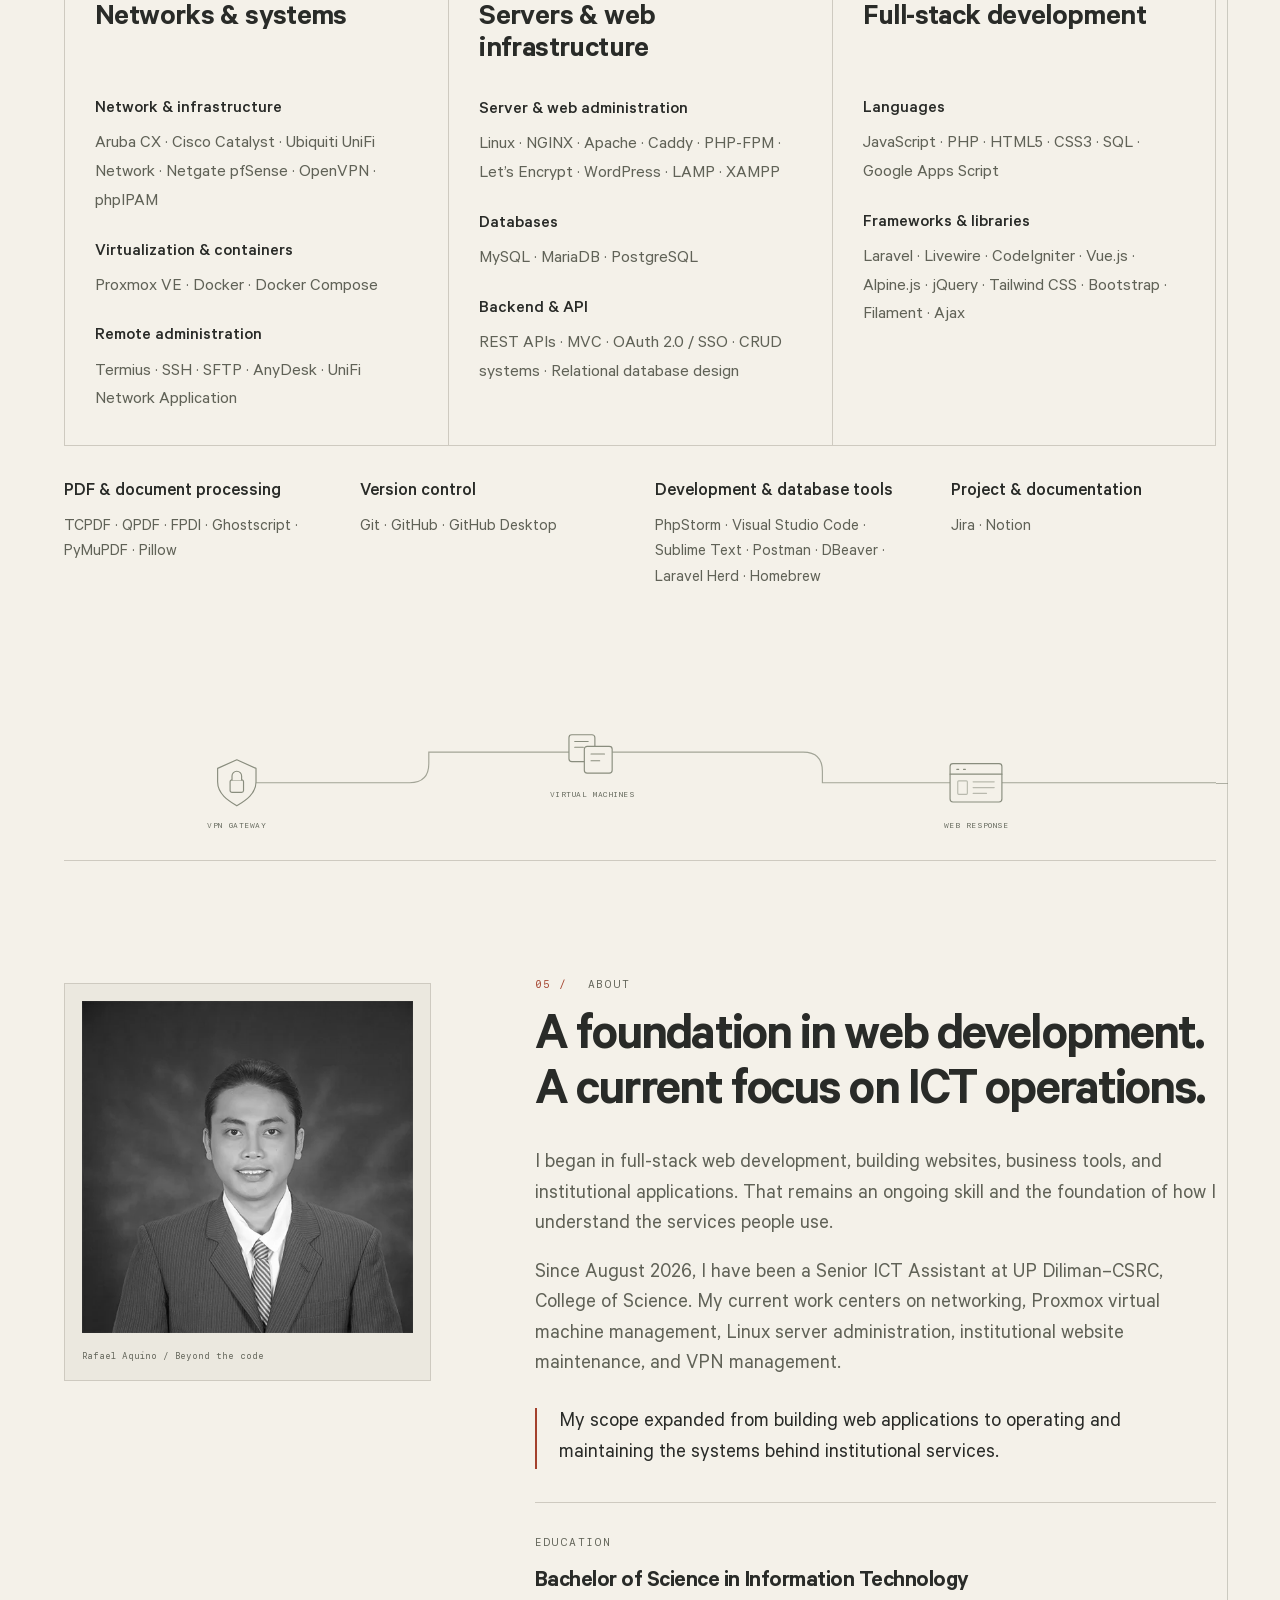
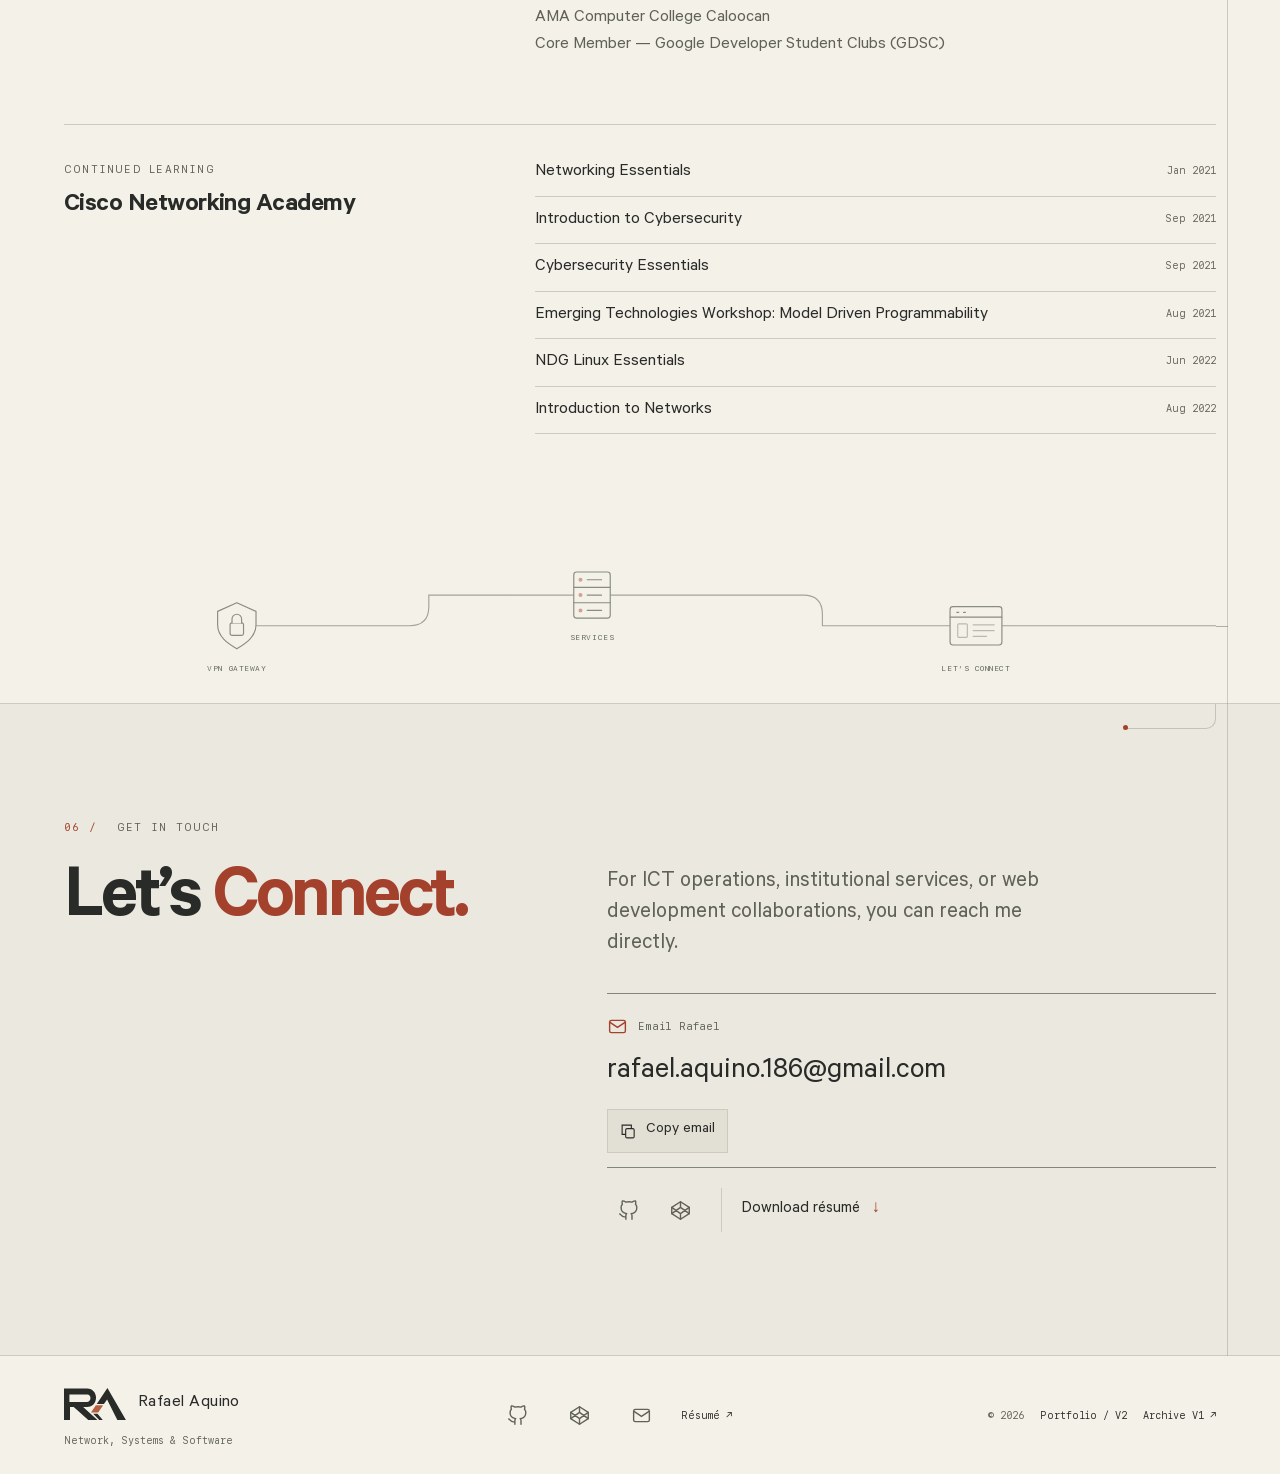
==== commit db2622c0: "Apply approved RA Offset identity and matching favicon set" ====
--- a/index.html
+++ b/index.html
@@ -26,7 +26,9 @@
         content="Senior ICT Assistant at UP Diliman–CSRC, College of Science.">
     <meta name="twitter:image" content="https://chrysippus2497.github.io/images/social-preview.png">
     <meta name="twitter:image:alt" content="Rafael Aquino — Network, Systems & Software">
-    <link rel="icon" type="image/png" href="images/faviconCircle.png">
+    <link rel="icon" href="images/brand/favicon.ico" sizes="16x16 32x32 48x48">
+    <link rel="icon" type="image/svg+xml" href="images/brand/favicon.svg" sizes="any">
+    <link rel="apple-touch-icon" href="images/brand/apple-touch-icon.png" sizes="180x180">
     <link rel="preload" href="assets/Calibre-Regular-b0d4cbb1201155ddccc21d1b8059a670.woff2" as="font" type="font/woff2"
         crossorigin>
     <link rel="preload" href="assets/Calibre-Semibold-94fc73852539d6733dc0d80252c5e3fb.woff2" as="font"
@@ -41,16 +43,7 @@
     <a class="skip-link" href="#main-content">Skip to content</a>
     <header class="site-header">
         <div class="navigation wrap">
-            <a class="brand" href="#home" aria-label="Rafael Aquino — Home" title="Rafael Aquino — Home">
-                <svg class="brand-monogram" width="76" height="38" viewBox="0 0 80 38" fill="none" stroke="currentColor" stroke-width="2.6" stroke-linecap="square" stroke-linejoin="round" aria-hidden="true" focusable="false">
-                    <path d="M5 31V7h11a7 7 0 0 1 0 14M16 21l9 10M28 31 38 7l10 24"/>
-                    <path d="M5 21h39"/>
-                    <path class="brand-connection" d="M48 31h11a6 6 0 0 0 6-6v-6h5"/>
-                    <path class="brand-packet" pathLength="100" d="M48 31h11a6 6 0 0 0 6-6v-6h5"/>
-                    <rect class="brand-node" x="68" y="16" width="6" height="6" stroke="none"/>
-                    <rect class="brand-node-halo" x="65" y="13" width="12" height="12" stroke-width="1"/>
-                </svg>
-            </a>
+            <a class="brand" href="#home" aria-label="Rafael Aquino — Home" title="Rafael Aquino — Home"><svg class="brand-monogram" width="76" height="40" viewBox="0 0 744 384" aria-hidden="true" focusable="false"><path fill="currentColor" fill-rule="evenodd" d="M0 6H276C421 6 421 229 276 229H230L401 383H291L117 227H72V383H0Z M65 79V169H272C332 169 332 79 278 79Z"/><path fill="currentColor" d="M393 191 521 0 743 384H640L517 137 479 191Z"/><path class="offset-connector" fill="var(--brand-accent,#b65f3f)" d="M382 206H469L411 293H324Z"/><path fill="currentColor" d="M350 308H402L465 384H423Z"/></svg></a>
             <p class="nav-context" aria-hidden="true"><span id="nav-location">Portfolio / V2</span><span id="nav-position">Index / 06</span></p>
             <div class="nav-utilities">
                 <button class="theme-toggle" type="button" aria-label="Switch color theme" title="Switch color theme" hidden>
@@ -613,7 +606,7 @@
         </section>
     </main>
     <footer class="site-footer wrap">
-        <div class="footer-identity"><p>Rafael Aquino</p><span>Network, Systems & Software</span></div>
+        <div class="footer-identity"><a class="footer-brand" href="#home" aria-label="Rafael Aquino — Home"><svg class="footer-monogram" width="62" height="32" viewBox="0 0 744 384" aria-hidden="true" focusable="false"><path fill="currentColor" fill-rule="evenodd" d="M0 6H276C421 6 421 229 276 229H230L401 383H291L117 227H72V383H0Z M65 79V169H272C332 169 332 79 278 79Z"/><path fill="currentColor" d="M393 191 521 0 743 384H640L517 137 479 191Z"/><path class="offset-connector" fill="var(--brand-accent,#b65f3f)" d="M382 206H469L411 293H324Z"/><path fill="currentColor" d="M350 308H402L465 384H423Z"/></svg><span class="footer-wordmark">Rafael Aquino</span></a><span>Network, Systems &amp; Software</span></div>
         <div class="footer-links"><a class="social-link" href="https://github.com/chrysippus2497" target="_blank" rel="noopener noreferrer" aria-label="GitHub profile (opens in a new tab)" title="GitHub"><svg class="social-icon" width="21" height="21" viewBox="0 0 24 24" fill="none" stroke="currentColor" stroke-width="1.6" stroke-linecap="round" stroke-linejoin="round" aria-hidden="true" focusable="false"><path d="M9 19c-5 1.5-5-2.5-7-3m14 6v-3.87a3.37 3.37 0 0 0-.94-2.61c3.14-.35 6.44-1.54 6.44-7A5.44 5.44 0 0 0 20 4.77 5.07 5.07 0 0 0 19.91 1S18.73.65 16 2.48a13.38 13.38 0 0 0-7 0C6.27.65 5.09 1 5.09 1A5.07 5.07 0 0 0 5 4.77a5.44 5.44 0 0 0-1.5 3.78c0 5.42 3.3 6.61 6.44 7A3.37 3.37 0 0 0 9 18.13V22"/></svg></a><a class="social-link" href="https://codepen.io/devrap2497" target="_blank" rel="noopener noreferrer" aria-label="CodePen profile (opens in a new tab)" title="CodePen"><svg class="social-icon" width="21" height="21" viewBox="0 0 24 24" fill="none" stroke="currentColor" stroke-width="1.6" stroke-linecap="round" stroke-linejoin="round" aria-hidden="true" focusable="false"><polygon points="12 2 22 8.5 22 15.5 12 22 2 15.5 2 8.5 12 2"/><path d="M12 22v-6.5M22 8.5l-10 7-10-7m0 7 10-7 10 7M12 2v6.5"/></svg></a><a class="social-link" href="mailto:rafael.aquino.186@gmail.com" aria-label="Email Rafael Aquino" title="Email"><svg class="email-icon" width="21" height="21" viewBox="0 0 24 24" fill="none" stroke="currentColor" stroke-width="1.6" aria-hidden="true"><rect x="3" y="5" width="18" height="14" rx="2"/><path d="m3 7 9 6 9-6"/></svg></a><a href="resume/resume.pdf" target="_blank" rel="noopener">Résumé ↗</a></div>
         <div class="footer-version"><span>© <span id="year">2026</span></span><a href="v2/" aria-label="Portfolio version 2, current">Portfolio / V2</a><a href="v1/">Archive V1 ↗</a></div>
     </footer>
--- a/style.css
+++ b/style.css
@@ -2204,22 +2204,16 @@
 .back-to-top:hover,.back-to-top:focus-visible { color:var(--accent); background:var(--surface-raised); border-color:var(--accent); }
 @media print { .back-to-top { display:none; } .js body { padding-right:0; } }
 
-/* A shared crossbar joins the RA letterforms to a quiet network endpoint. */
+/* Offset identity: custom paths stay static and keep the reference proportions. */
 .brand { display:inline-flex; align-items:center; min-height:44px; color:var(--ink); }
-.brand-monogram { display:block; width:76px; height:38px; overflow:visible; }
-.brand-connection { stroke-width:1.3; opacity:.6; }
-.brand-packet { stroke:var(--accent); stroke-width:2; stroke-dasharray:6 94; opacity:0; }
-.brand-node { fill:var(--accent); }
-.brand-node-halo { stroke:var(--accent); opacity:0; }
-@media(prefers-reduced-motion:no-preference) {
-  .brand:is(:hover,:focus-visible) .brand-packet { animation:brand-transmit 1.2s ease-out both; }
-  .brand:is(:hover,:focus-visible) .brand-node { animation:brand-node-light 1.2s ease-out both; }
-  .brand:is(:hover,:focus-visible) .brand-node-halo { animation:brand-arrival 1.2s ease-out both; }
-}
-@keyframes brand-transmit { 0% { stroke-dashoffset:100; opacity:0; } 10%,55% { opacity:1; } 65%,100% { stroke-dashoffset:0; opacity:0; } }
-@keyframes brand-arrival { 0%,60%,100% { opacity:0; } 72% { opacity:.65; } }
-
-@keyframes brand-node-light { 0%,60%,100% { filter:none; } 72% { filter:drop-shadow(0 0 2px var(--accent)); } }
+.brand-monogram { display:block; width:76px; height:40px; flex:none; }
+.offset-connector { --brand-accent:#b65f3f; }
+.brand,.footer-brand { transition:opacity .18s ease; }
+.brand:hover,.footer-brand:hover { opacity:.82; }
+.footer-brand { display:inline-flex; align-items:center; gap:12px; text-decoration:none; }
+.footer-monogram { display:block; width:62px; height:32px; flex:none; }
+.footer-identity .footer-wordmark { font:18px/1.2 var(--sans); letter-spacing:.025em; }
+.footer-identity > span { display:block; margin-top:6px; }
 
 .project-stack-groups { display:grid; gap:20px; }
 .project-stack-groups h6 { margin:0 0 8px; font:11px/1.5 var(--mono); color:var(--muted); }
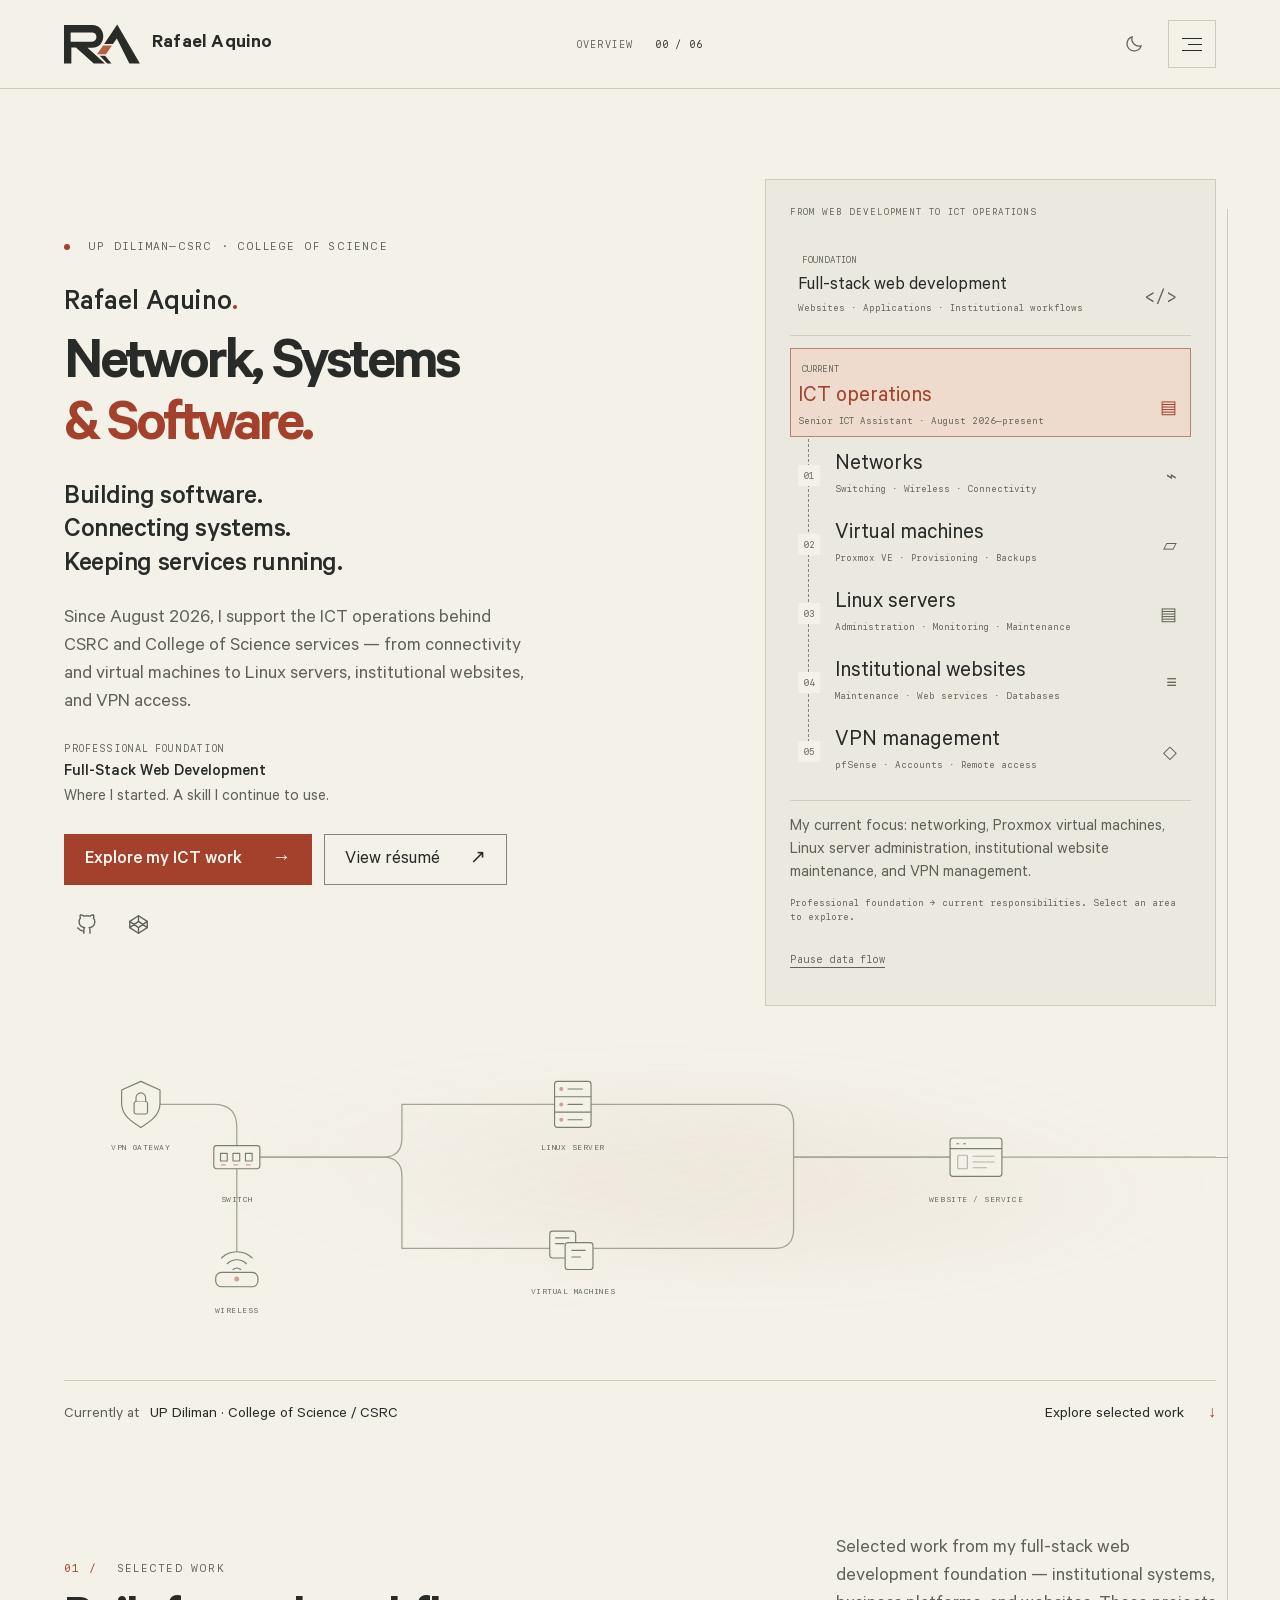
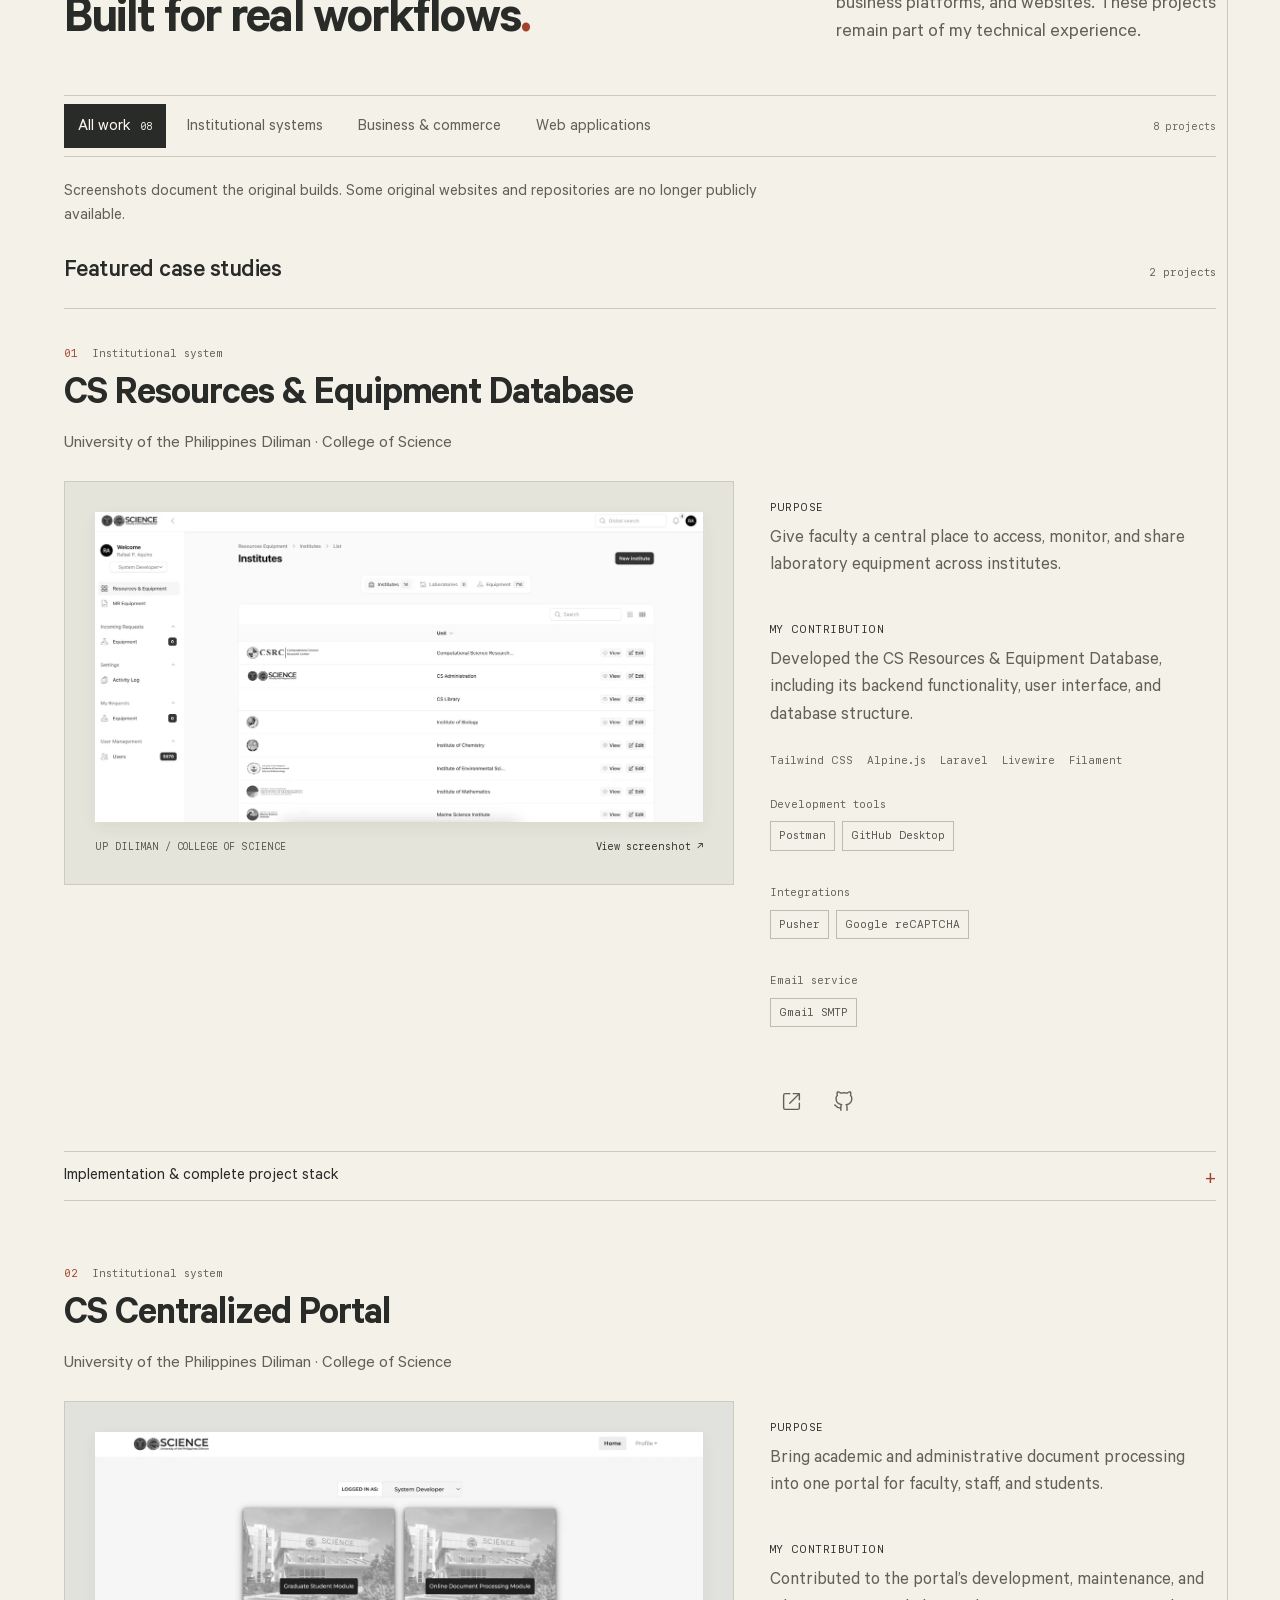
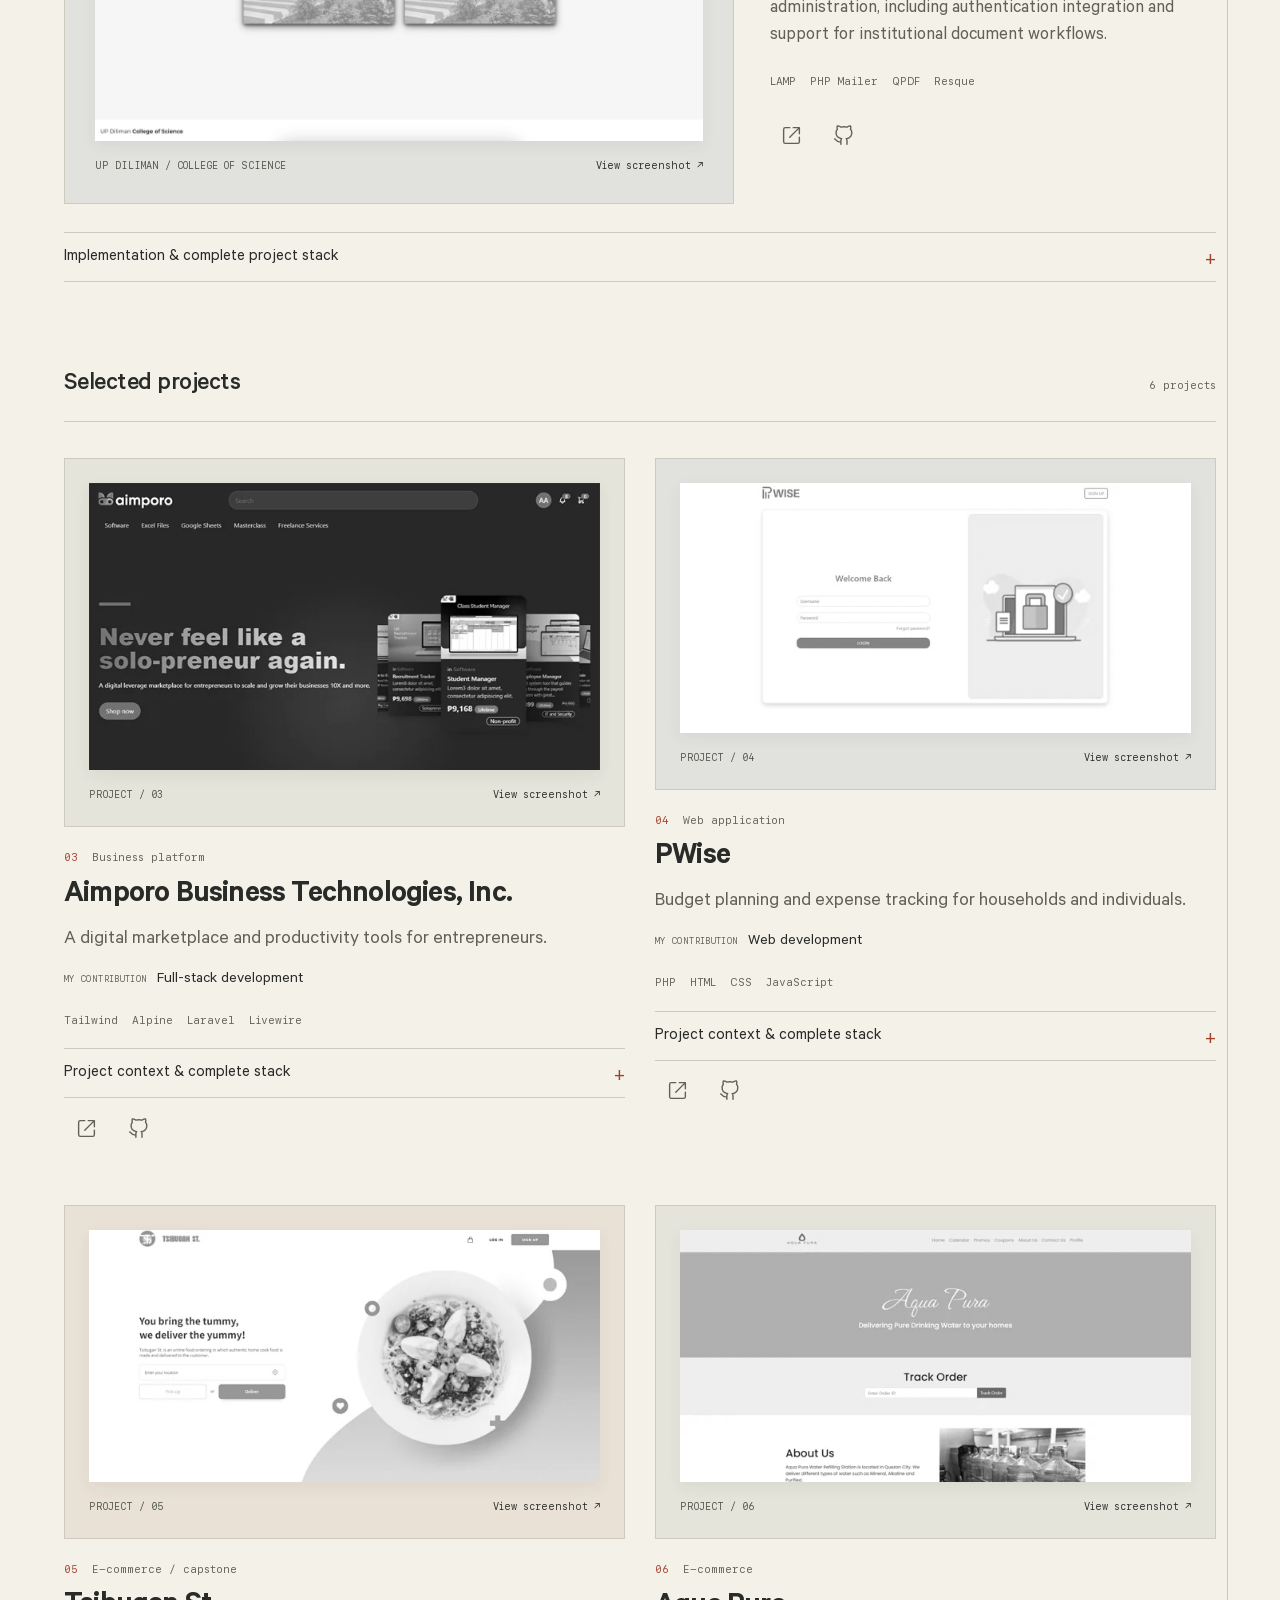
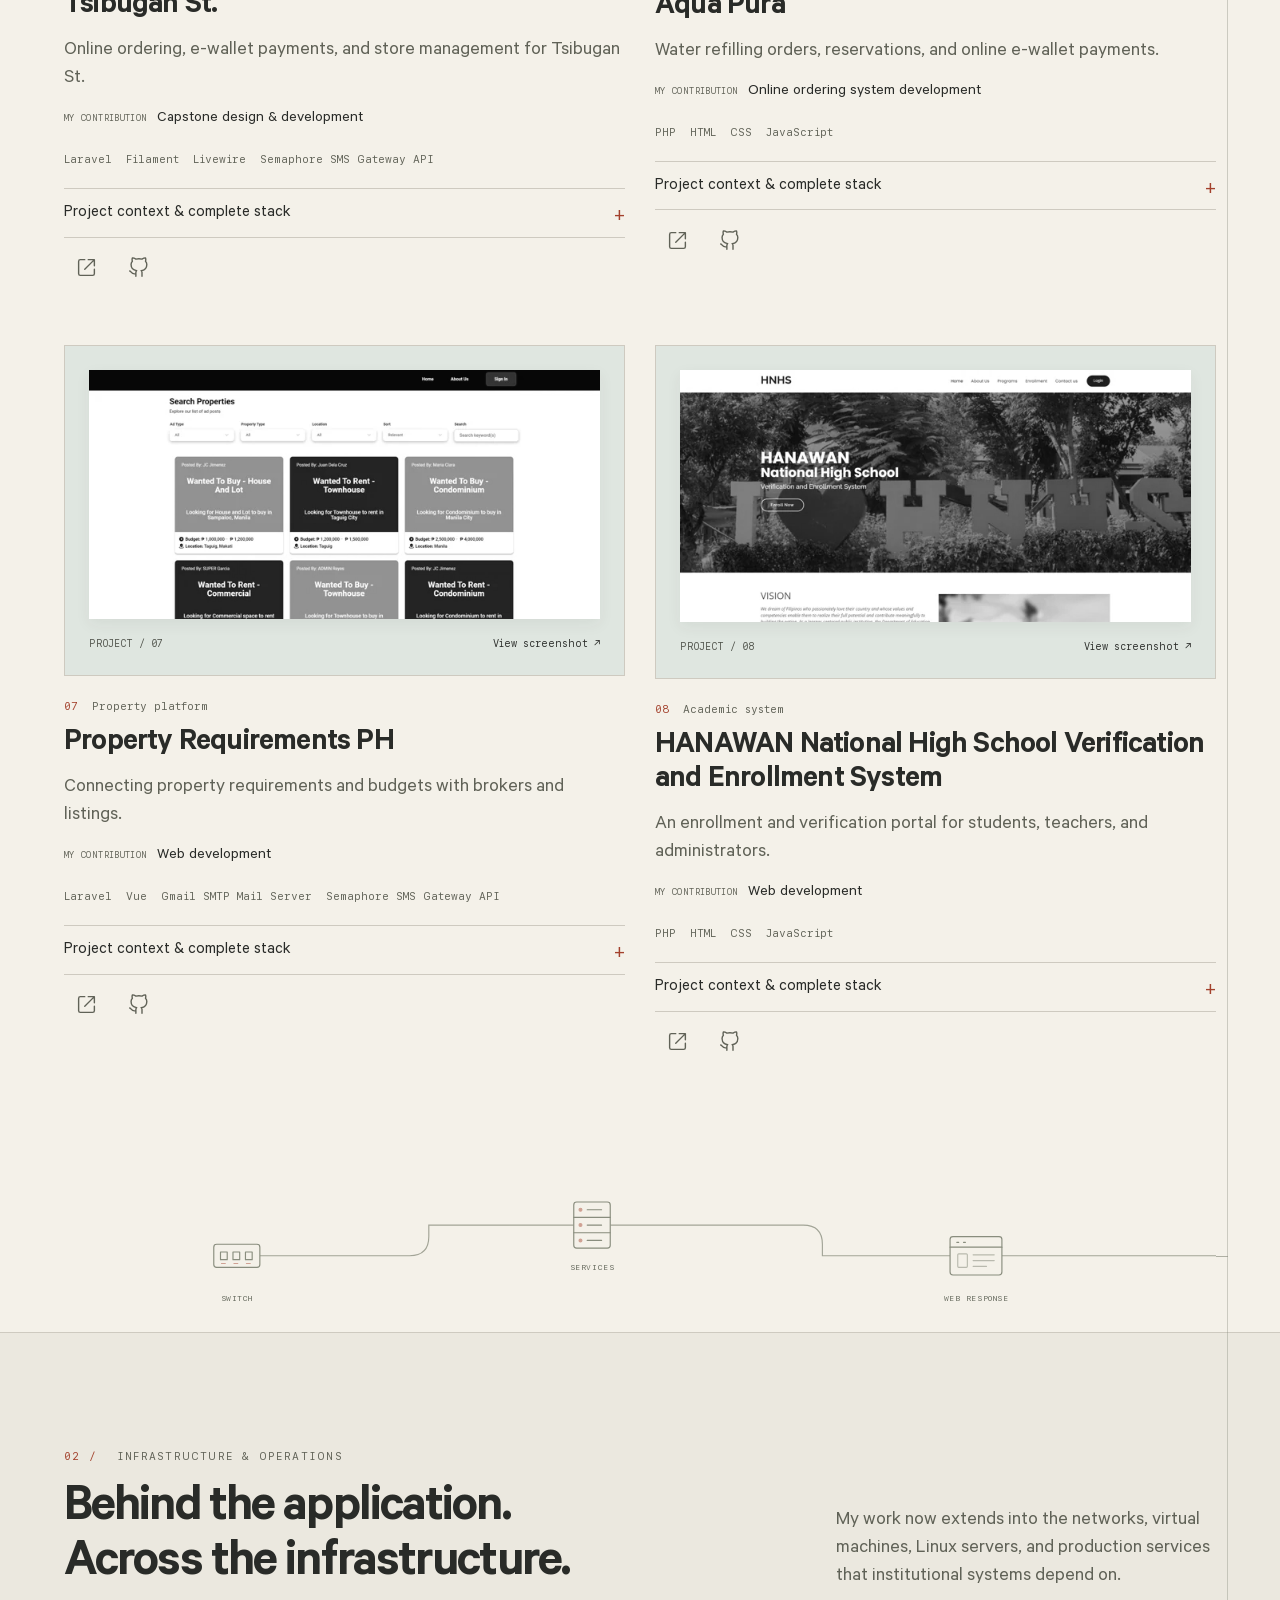
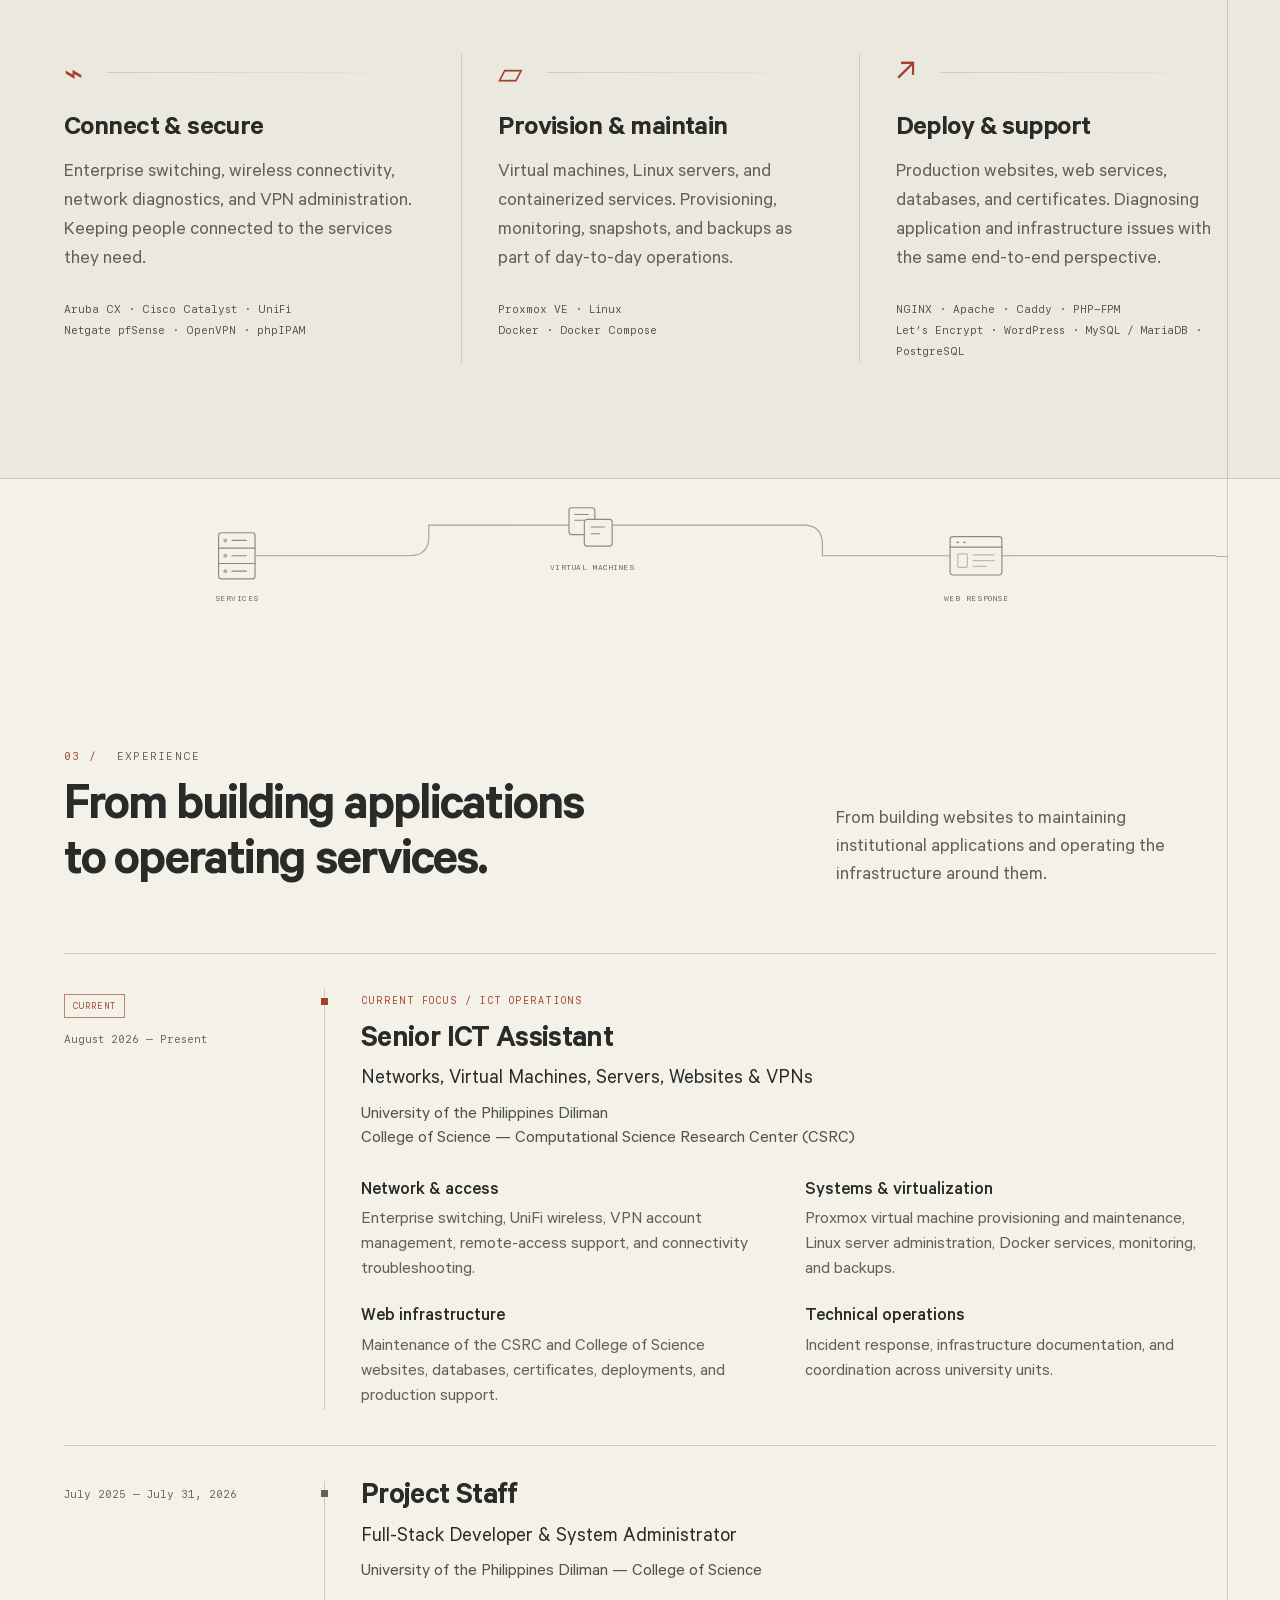
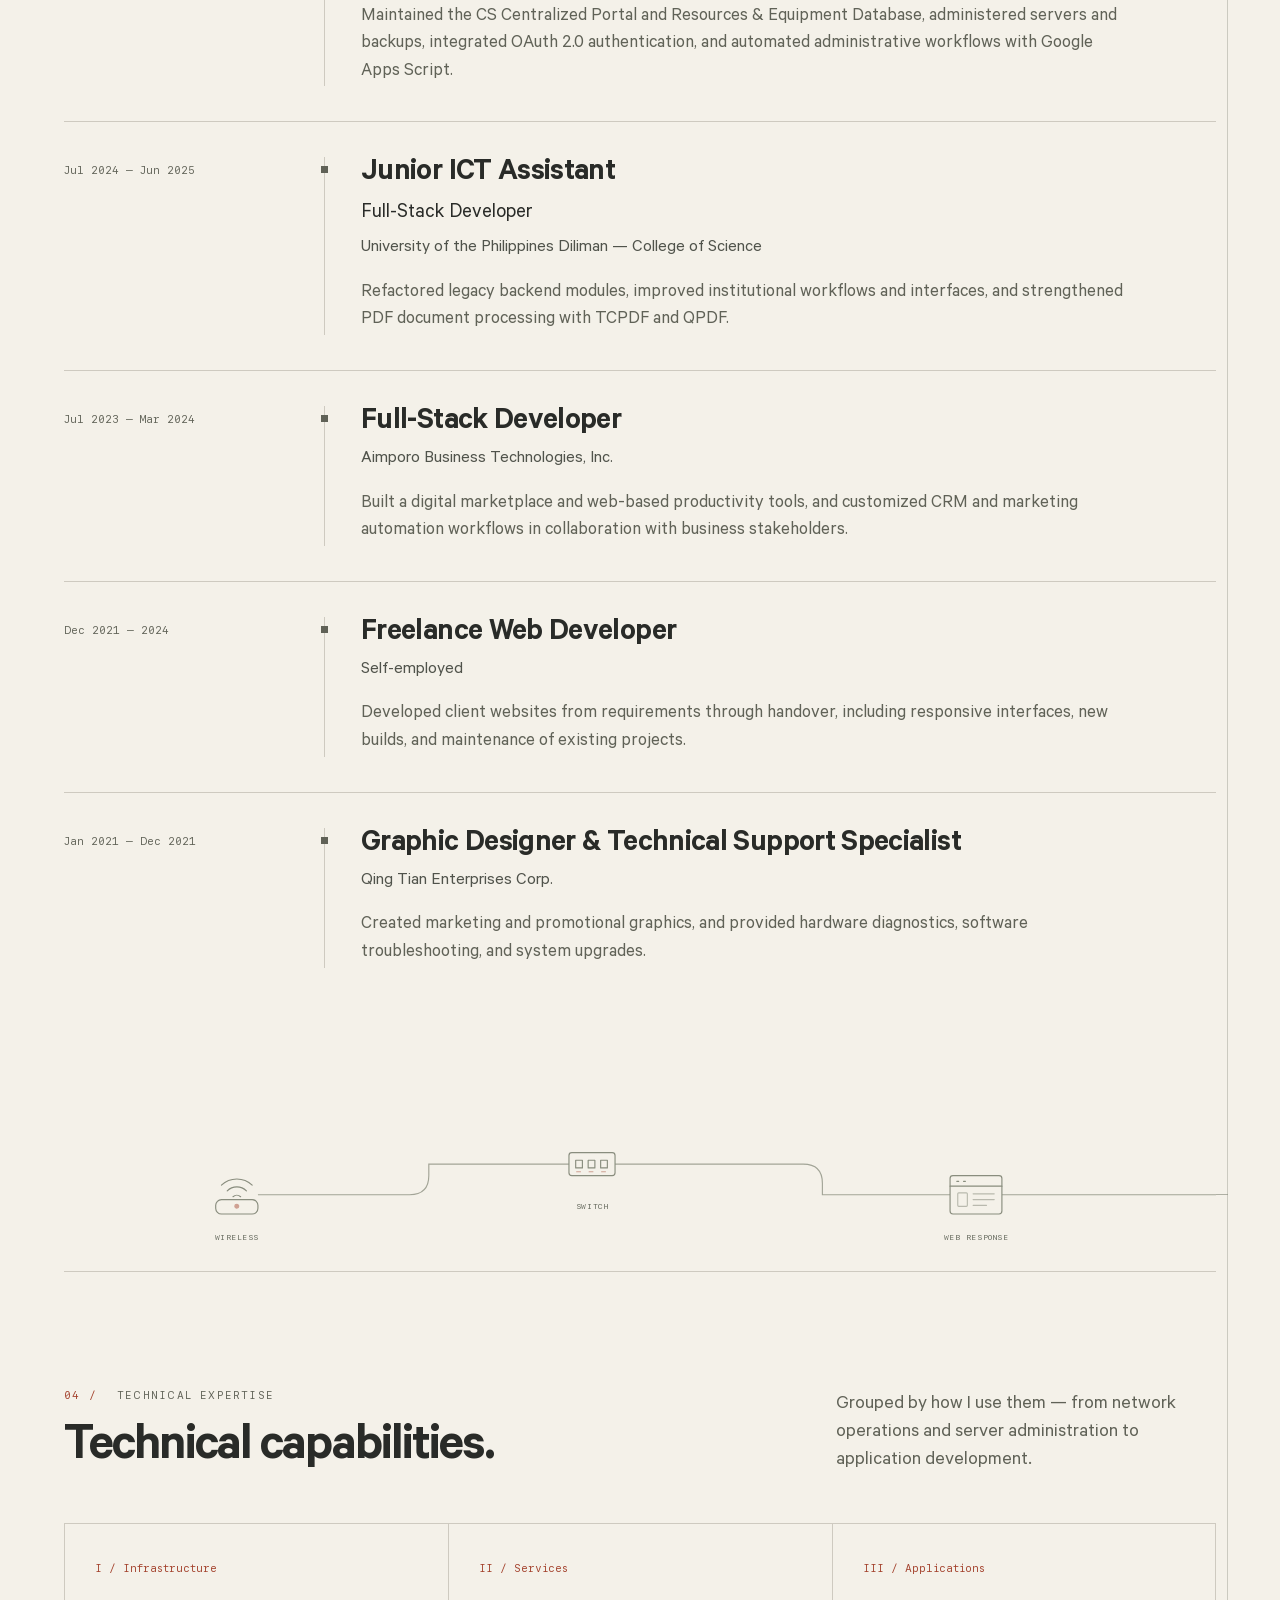
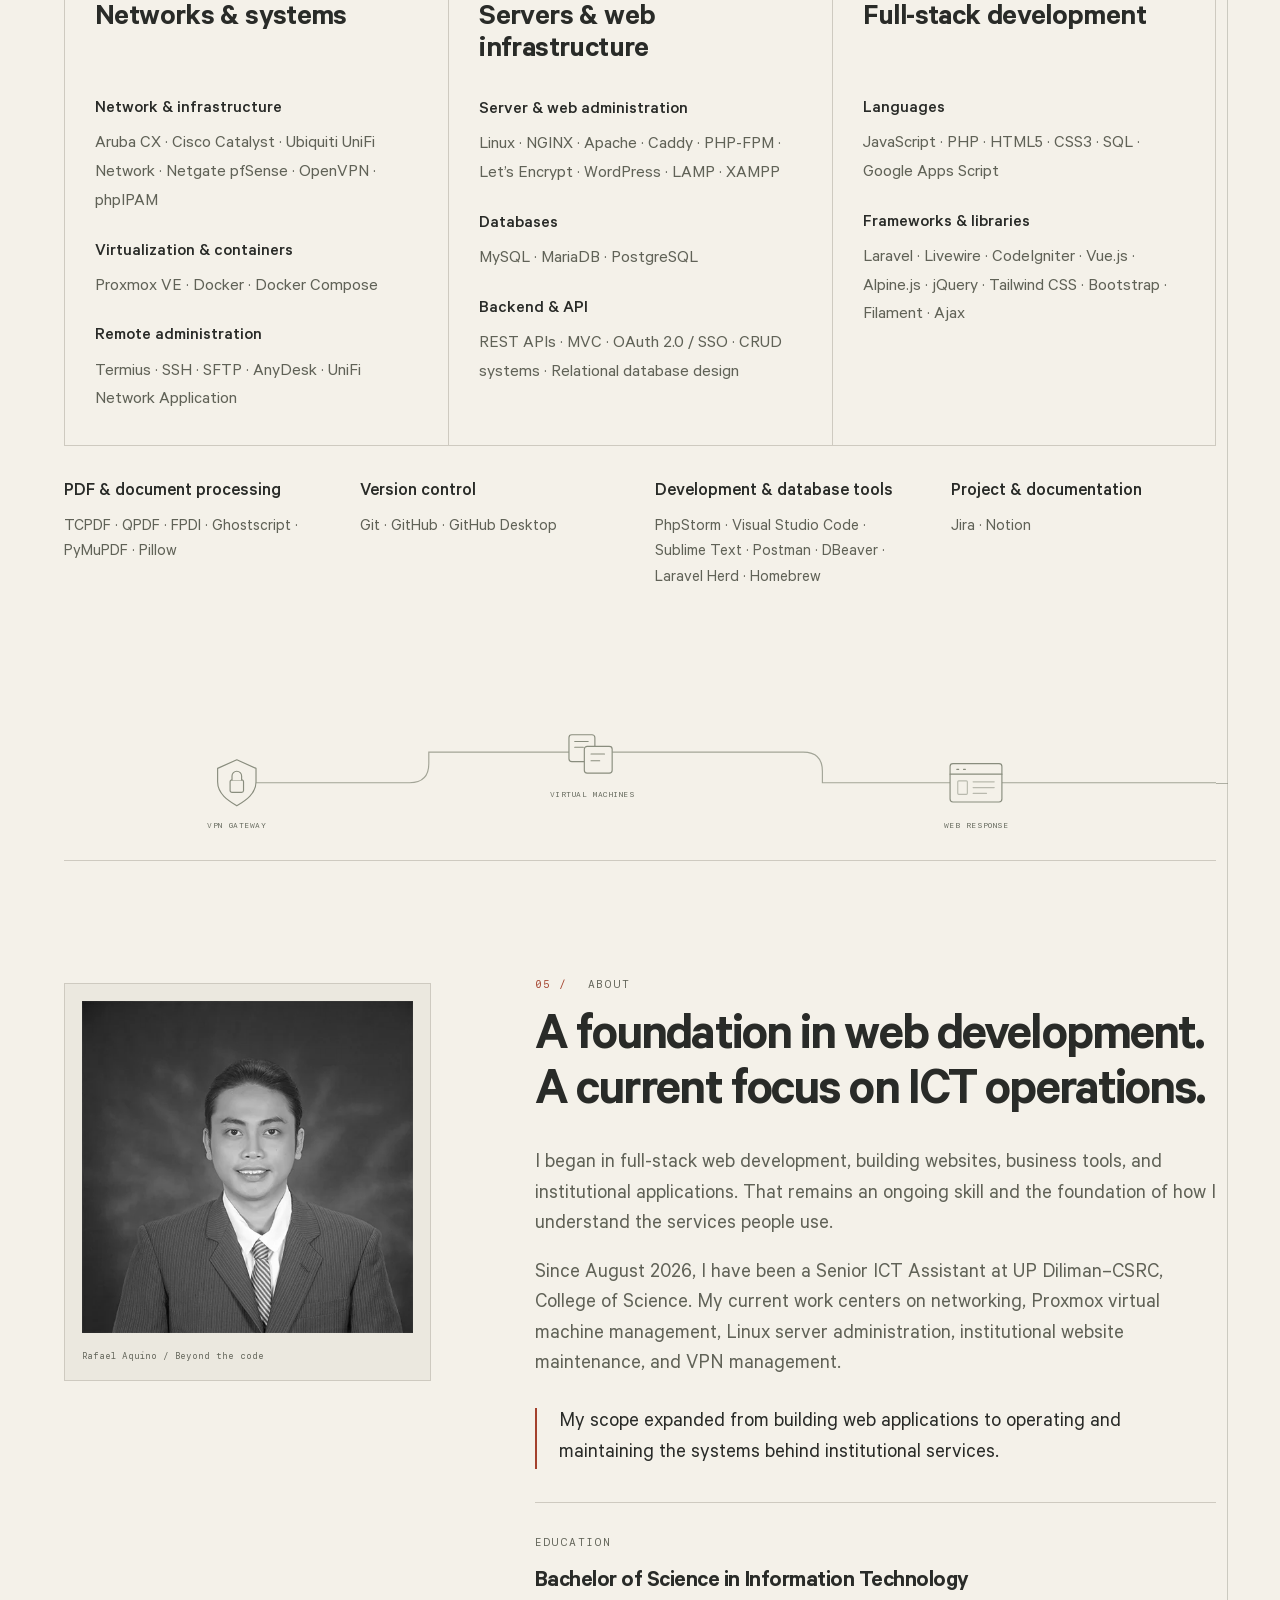
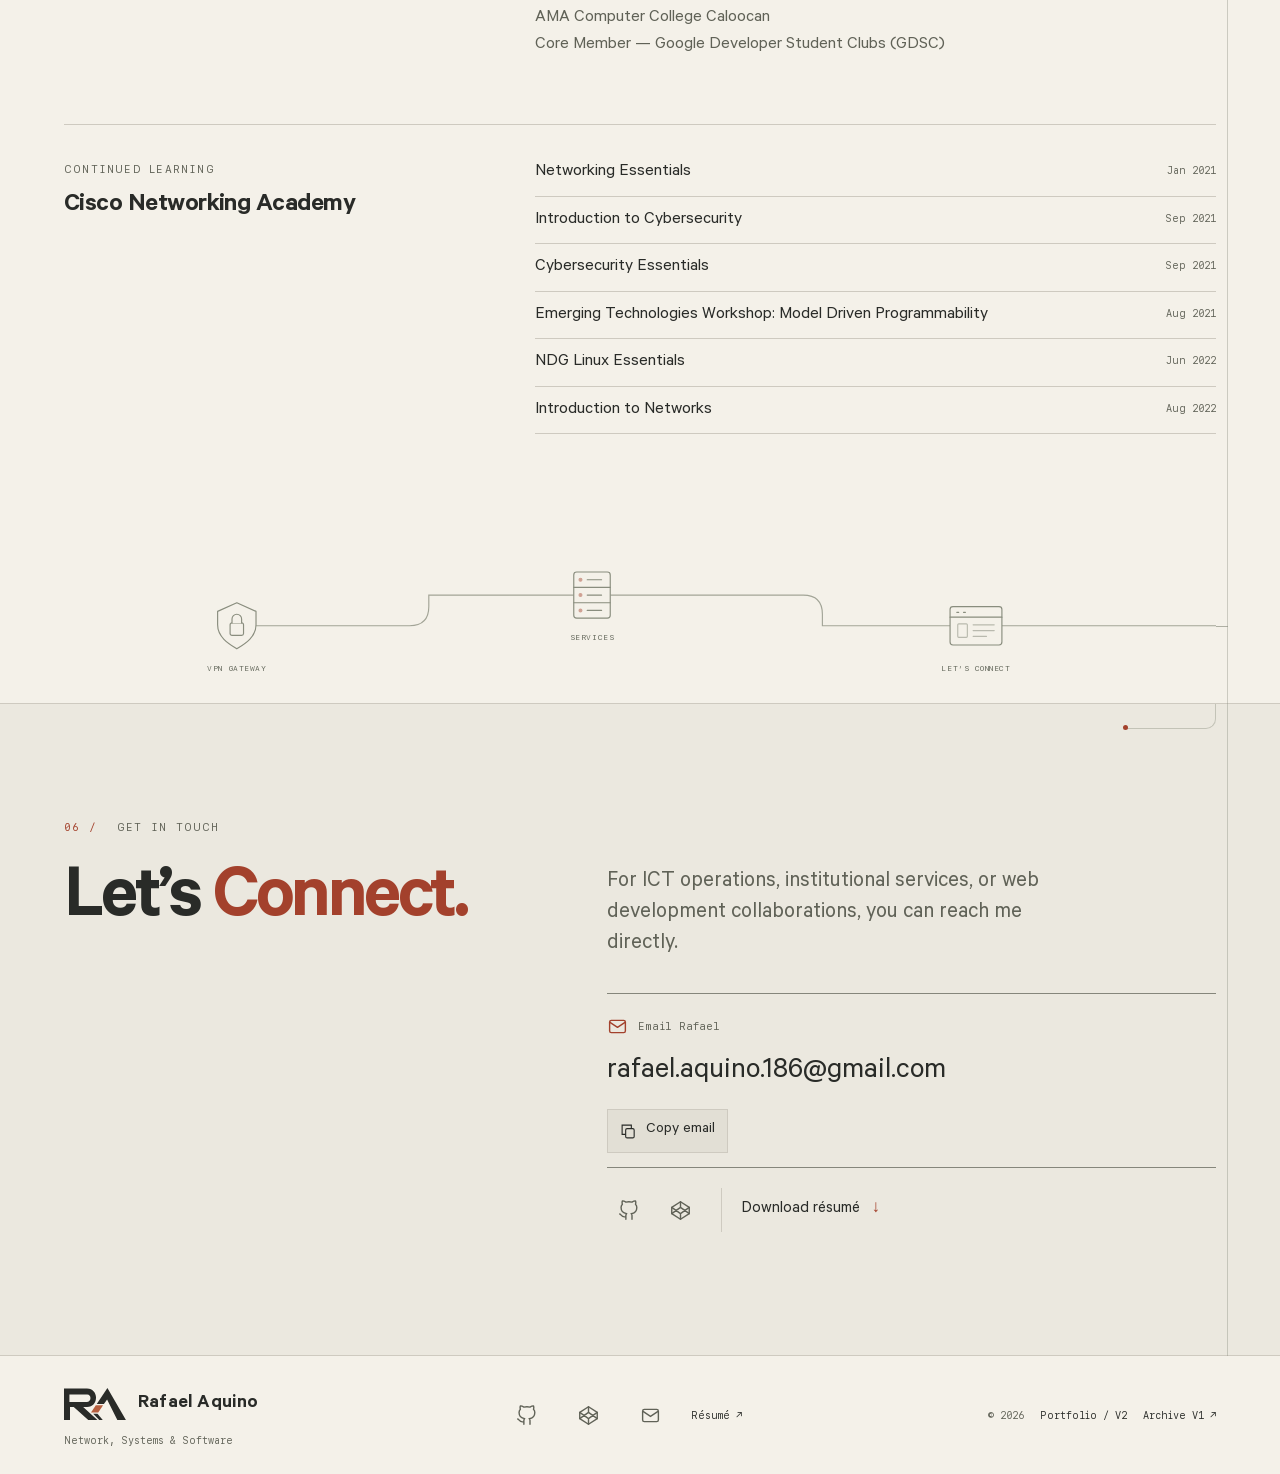
==== commit f940f0e8: "Balance RA identity with the portfolio Calibre wordmark Preserve the approved geometric RA paths and" ====
--- a/index.html
+++ b/index.html
@@ -43,7 +43,7 @@
     <a class="skip-link" href="#main-content">Skip to content</a>
     <header class="site-header">
         <div class="navigation wrap">
-            <a class="brand" href="#home" aria-label="Rafael Aquino — Home" title="Rafael Aquino — Home"><svg class="brand-monogram" width="76" height="40" viewBox="0 0 744 384" aria-hidden="true" focusable="false"><path fill="currentColor" fill-rule="evenodd" d="M0 6H276C421 6 421 229 276 229H230L401 383H291L117 227H72V383H0Z M65 79V169H272C332 169 332 79 278 79Z"/><path fill="currentColor" d="M393 191 521 0 743 384H640L517 137 479 191Z"/><path class="offset-connector" fill="var(--brand-accent,#b65f3f)" d="M382 206H469L411 293H324Z"/><path fill="currentColor" d="M350 308H402L465 384H423Z"/></svg></a>
+            <a class="brand" href="#home" aria-label="Rafael Aquino — Home" title="Rafael Aquino — Home"><svg class="brand-monogram" width="76" height="40" viewBox="0 0 744 384" aria-hidden="true" focusable="false"><path fill="currentColor" fill-rule="evenodd" d="M0 6H276C421 6 421 229 276 229H230L401 383H291L117 227H72V383H0Z M65 79V169H272C332 169 332 79 278 79Z"/><path fill="currentColor" d="M393 191 521 0 743 384H640L517 137 479 191Z"/><path class="offset-connector" fill="var(--brand-accent,#b65f3f)" d="M382 206H469L411 293H324Z"/><path fill="currentColor" d="M350 308H402L465 384H423Z"/></svg><span class="brand-wordmark">Rafael Aquino</span></a>
             <p class="nav-context" aria-hidden="true"><span id="nav-location">Portfolio / V2</span><span id="nav-position">Index / 06</span></p>
             <div class="nav-utilities">
                 <button class="theme-toggle" type="button" aria-label="Switch color theme" title="Switch color theme" hidden>
--- a/style.css
+++ b/style.css
@@ -2212,7 +2212,9 @@
 .brand:hover,.footer-brand:hover { opacity:.82; }
 .footer-brand { display:inline-flex; align-items:center; gap:12px; text-decoration:none; }
 .footer-monogram { display:block; width:62px; height:32px; flex:none; }
-.footer-identity .footer-wordmark { font:18px/1.2 var(--sans); letter-spacing:.025em; }
+/* Pair the geometric symbol with the existing Calibre heading face and quiet tracking. */
+.brand .brand-wordmark,.footer-identity .footer-wordmark { margin:0; color:var(--ink); font:600 20px/1.1 var(--sans); letter-spacing:.01em; text-transform:none; }
+.brand { gap:12px; }
 .footer-identity > span { display:block; margin-top:6px; }
 
 .project-stack-groups { display:grid; gap:20px; }
@@ -2220,3 +2222,12 @@
 
 .case-stack-support { margin-block:4px 8px; }
 .case-stack-support .project-stack-groups { gap:12px; }
+
+/* Keep the full name legible beside the symbol without crowding mobile controls. */
+@media(max-width:600px) {
+  .navigation { grid-template-columns:minmax(0,1fr) auto; column-gap:12px; }
+  .nav-context { display:none; }
+  .brand { gap:8px; }
+  .brand-monogram { width:52px; height:28px; }
+  .brand .brand-wordmark { max-width:66px; font-size:18px; }
+}
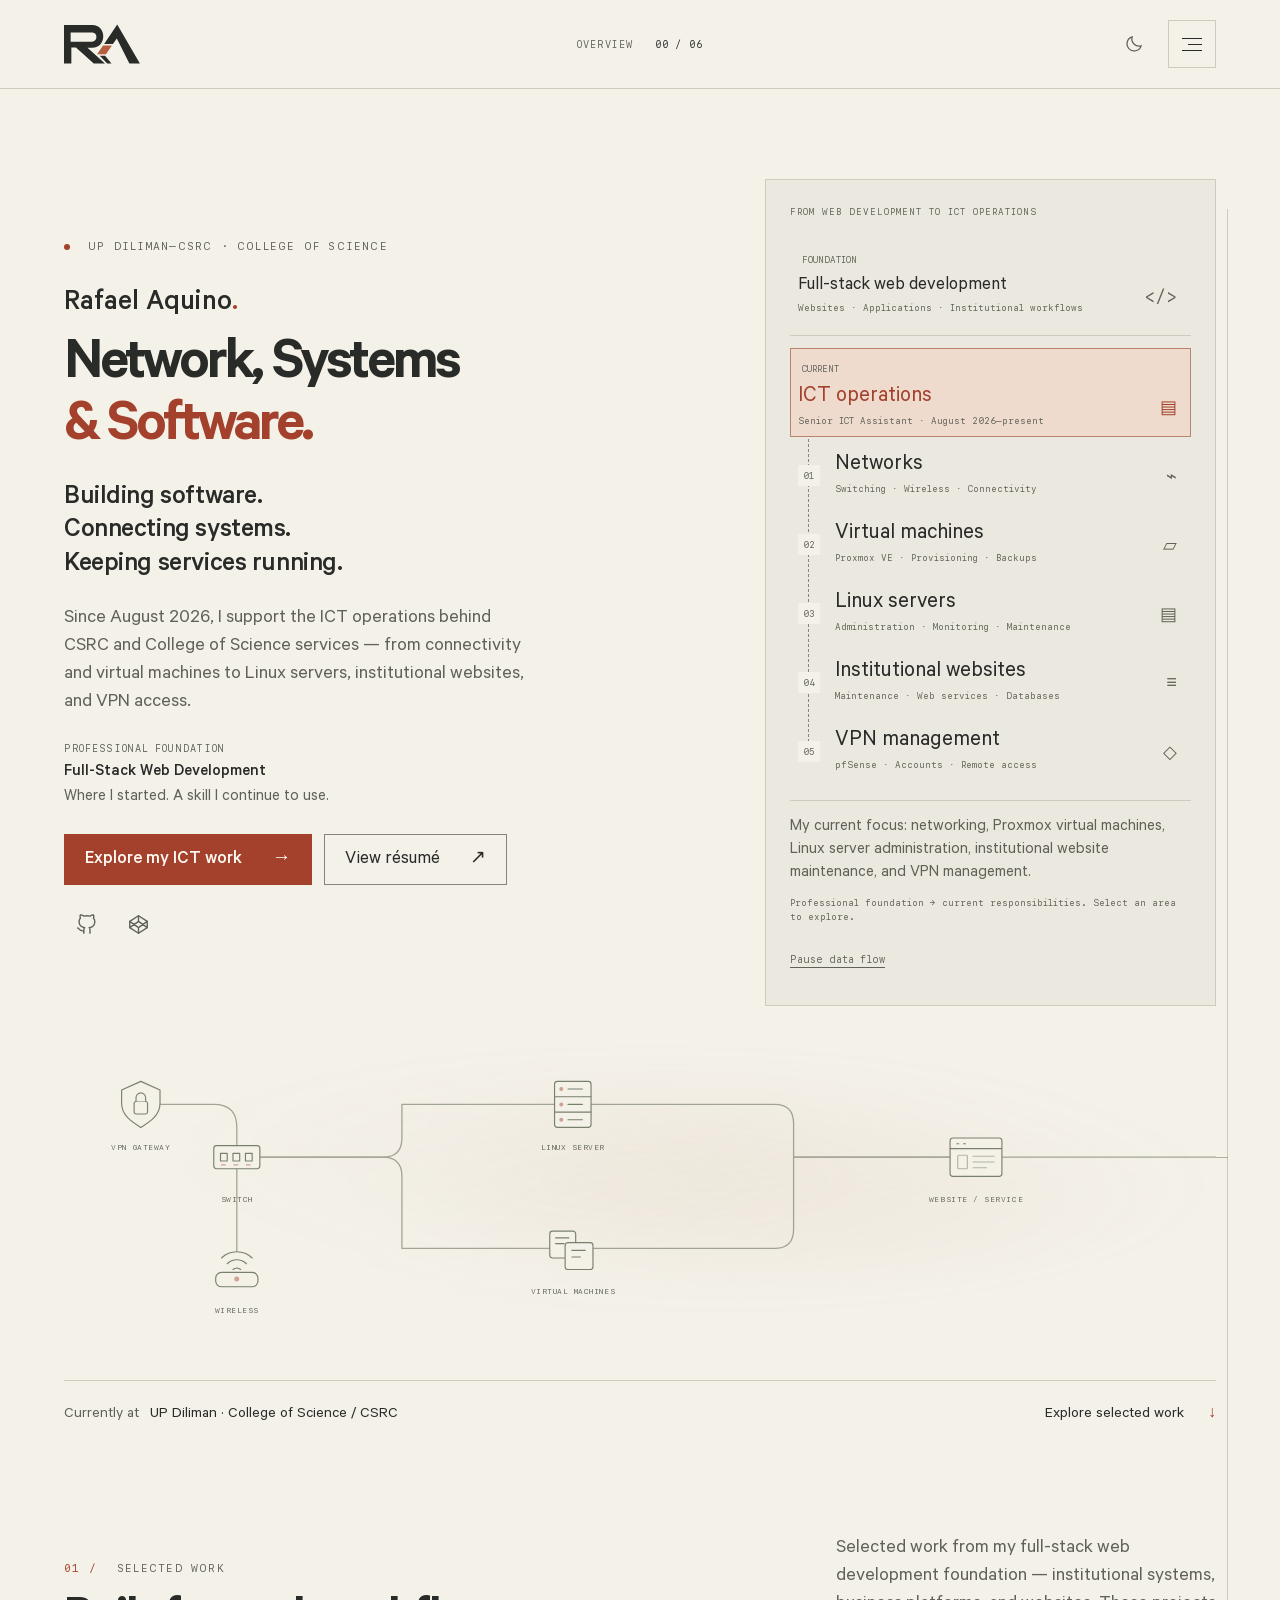
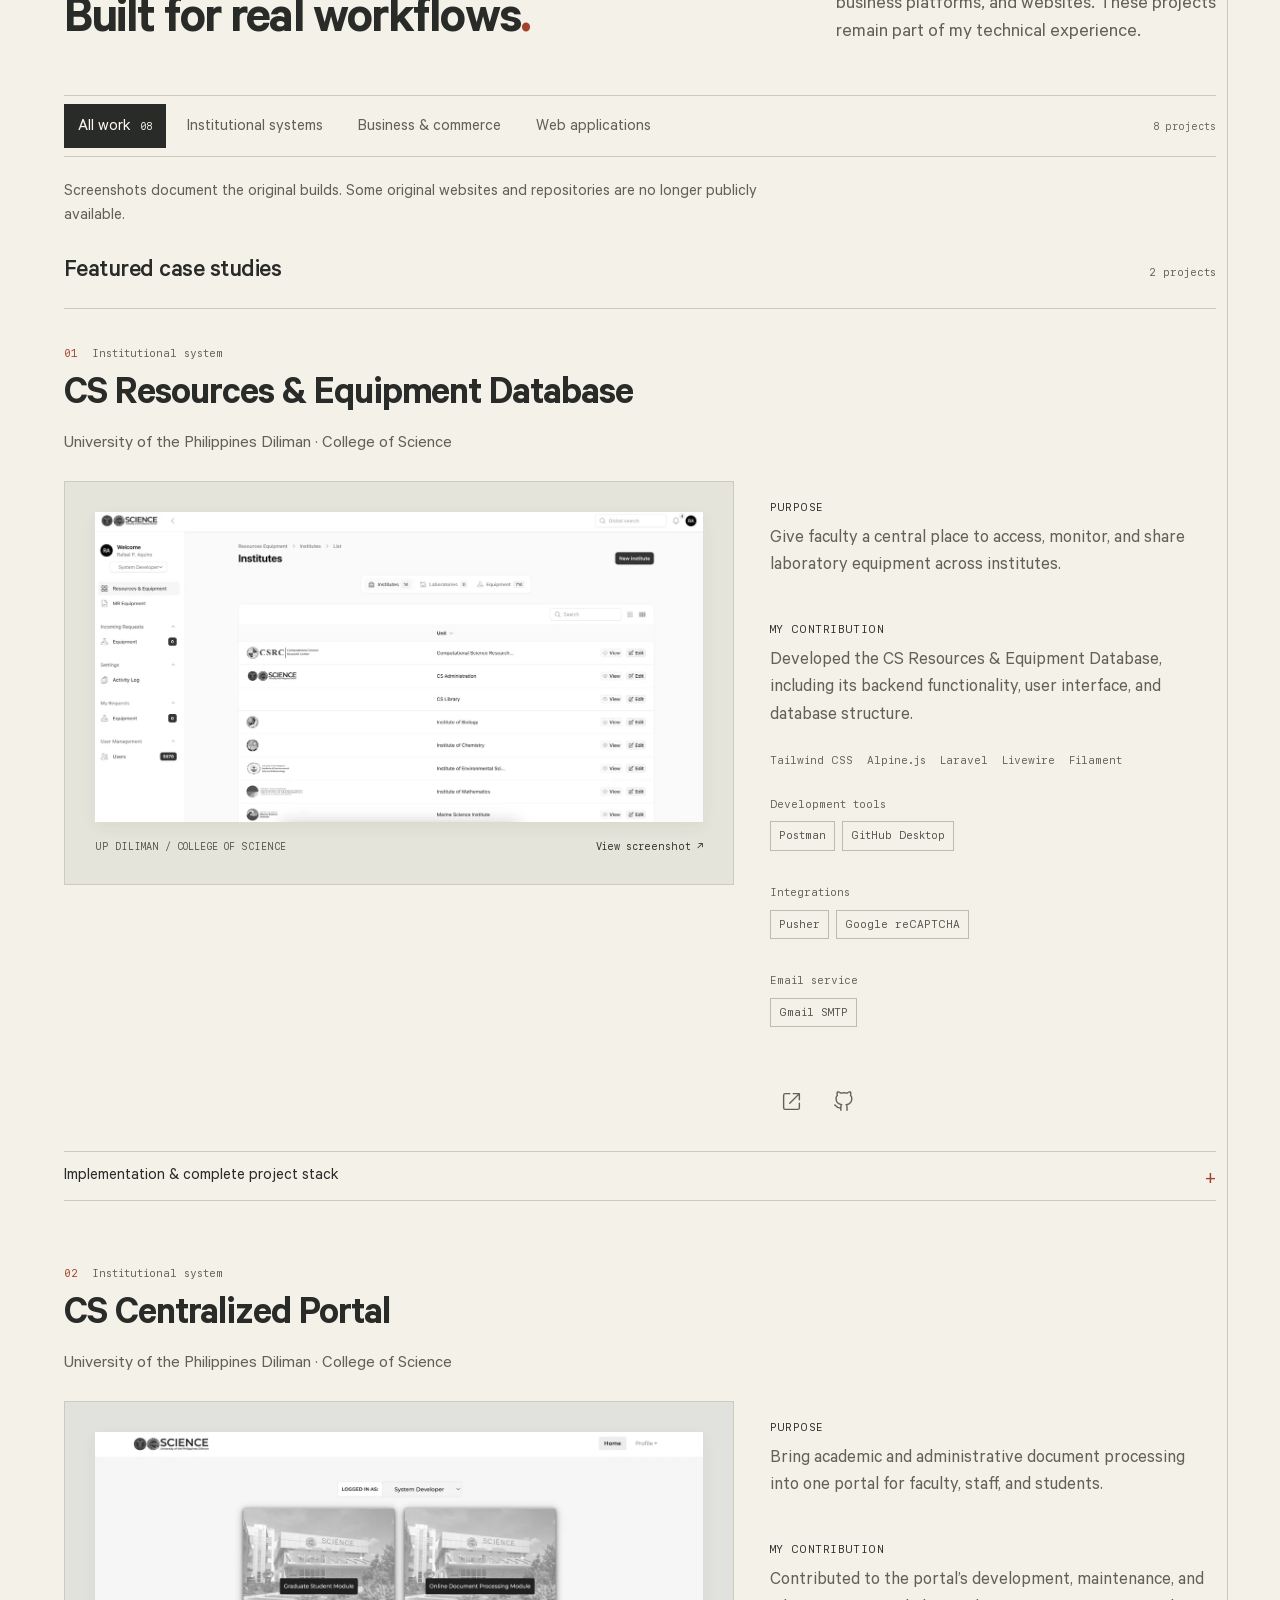
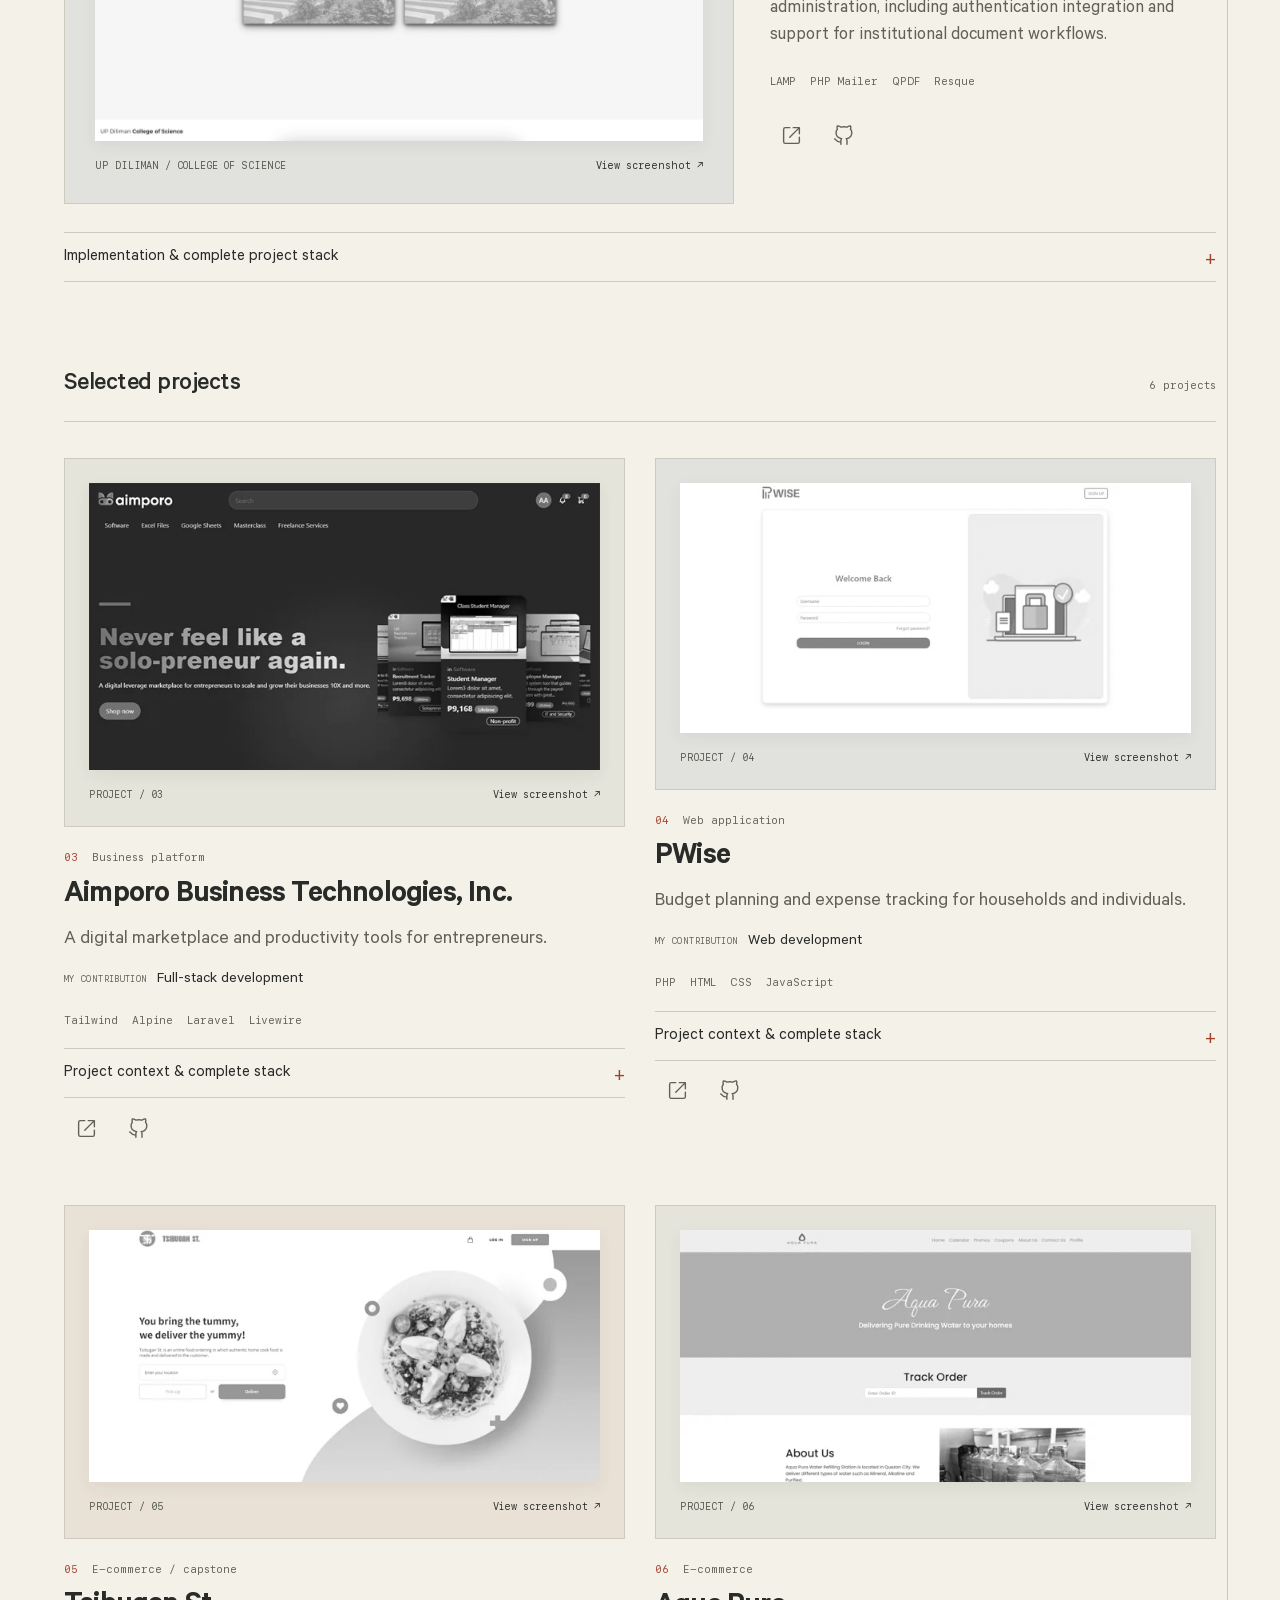
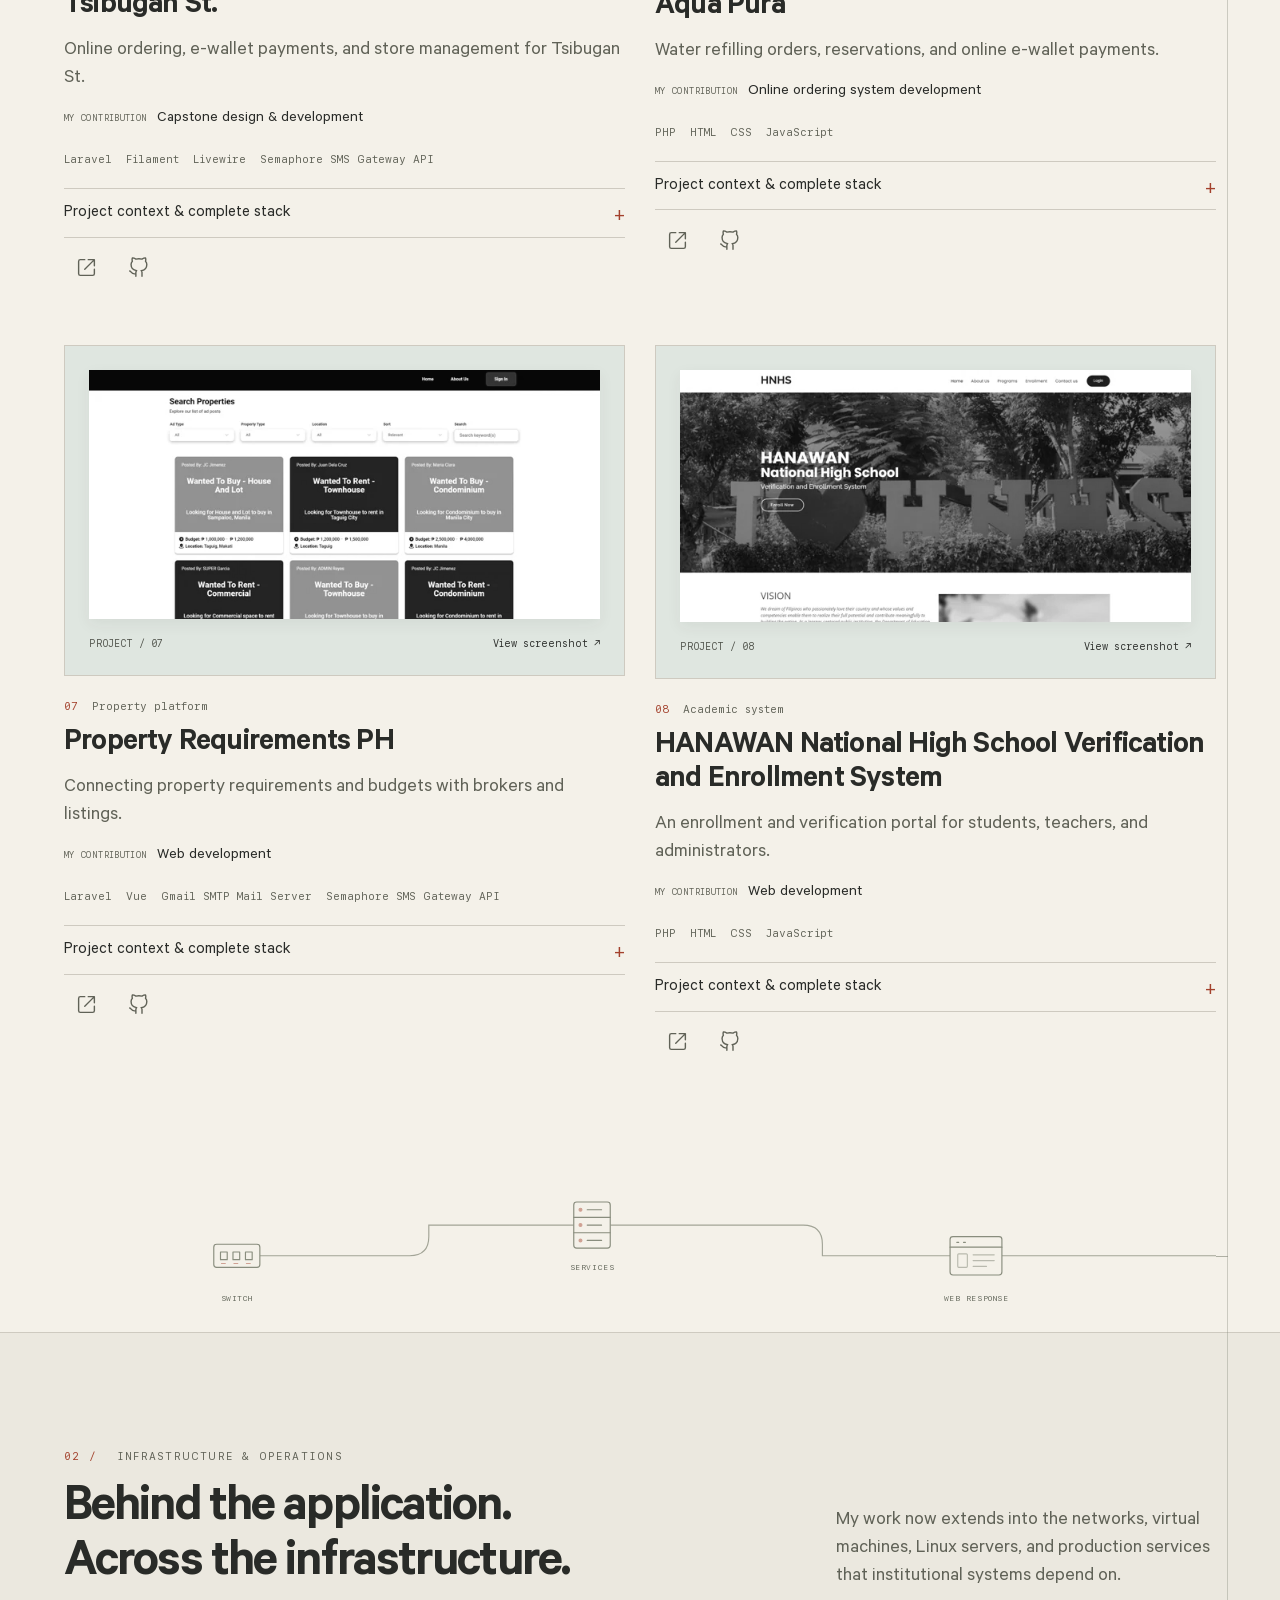
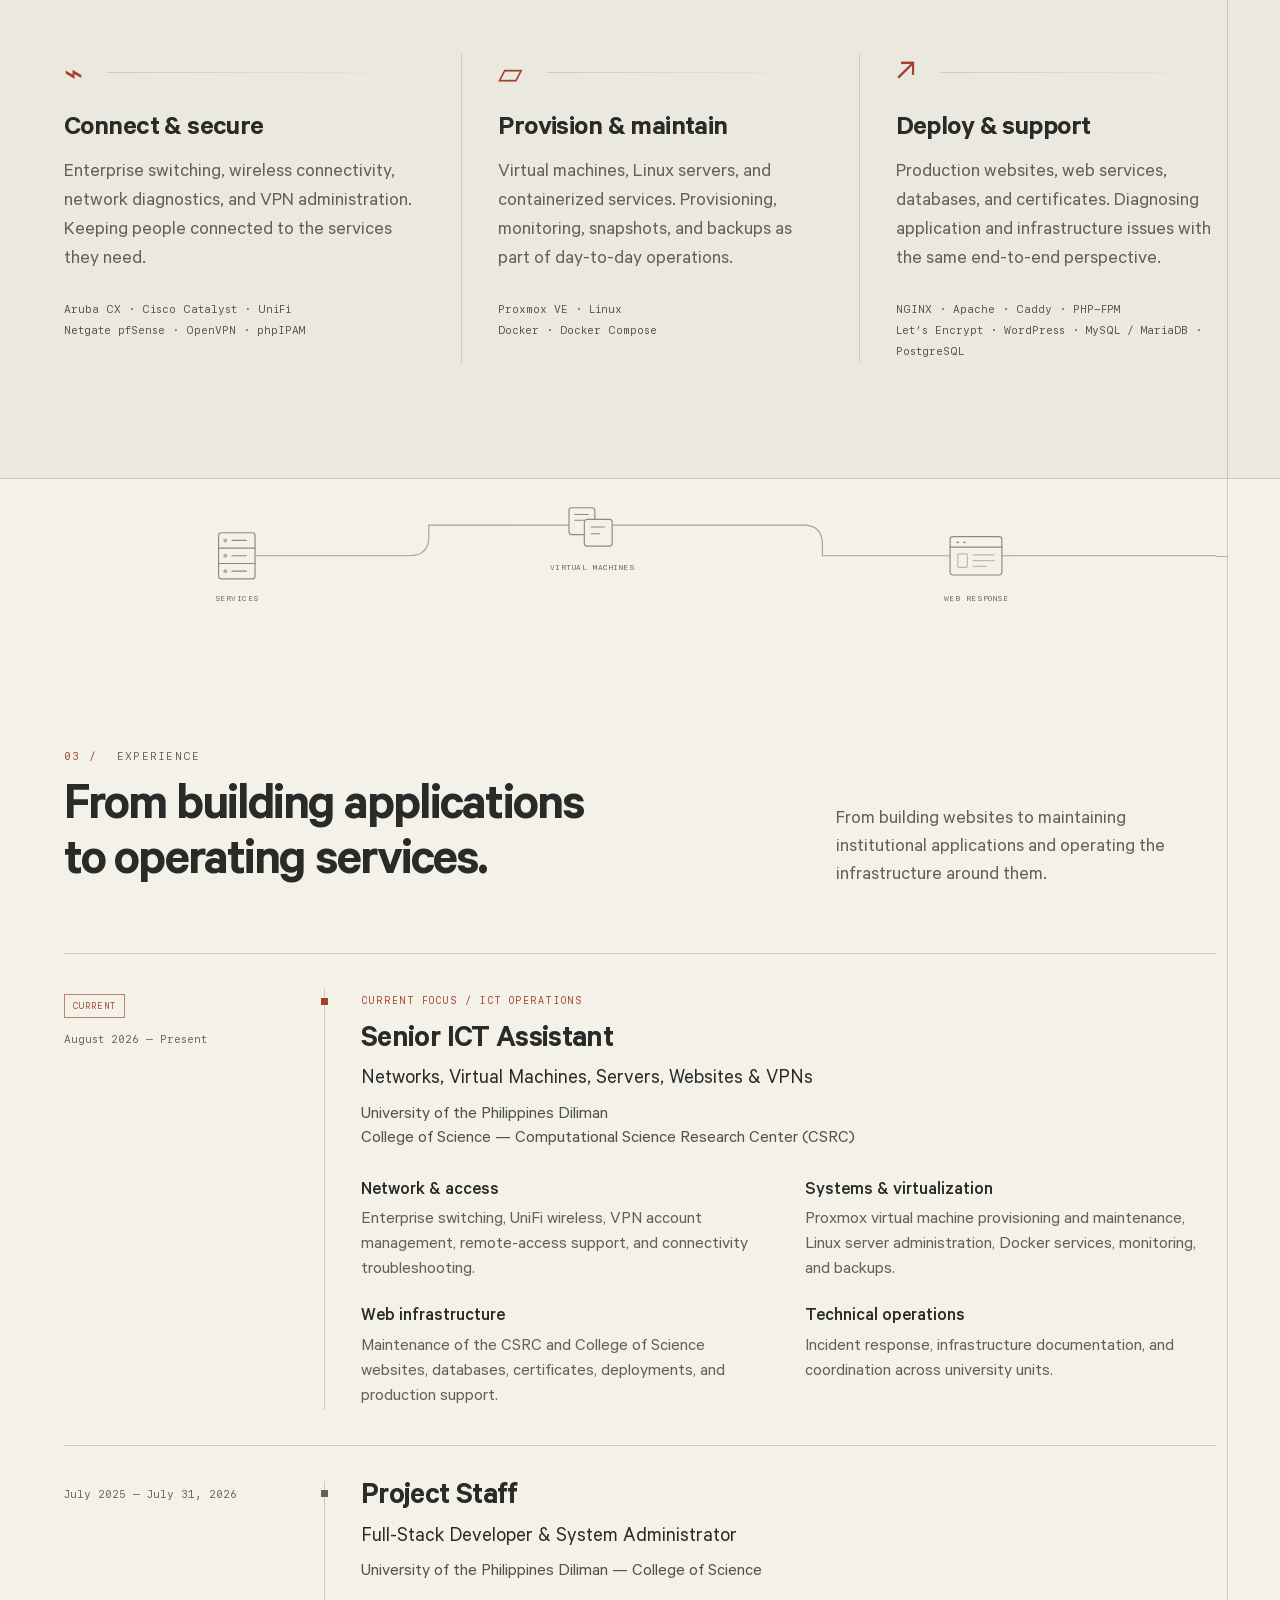
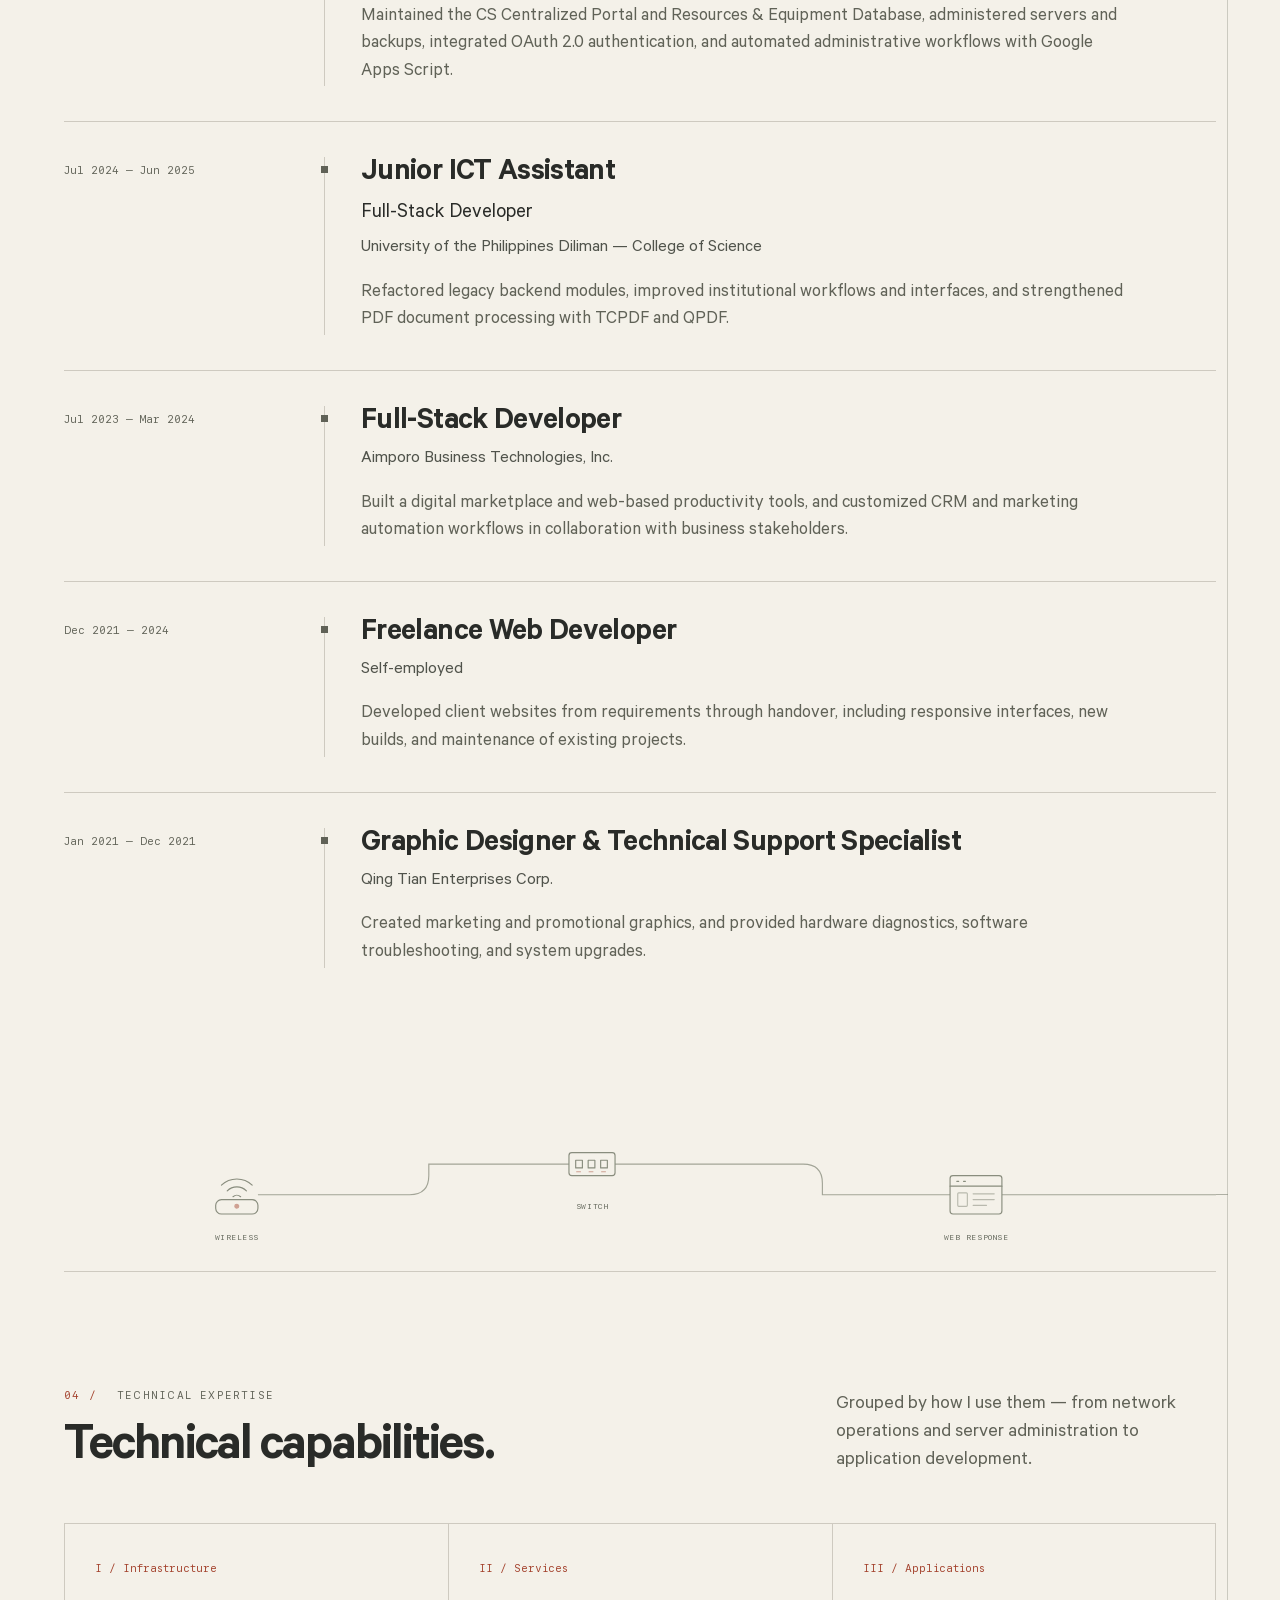
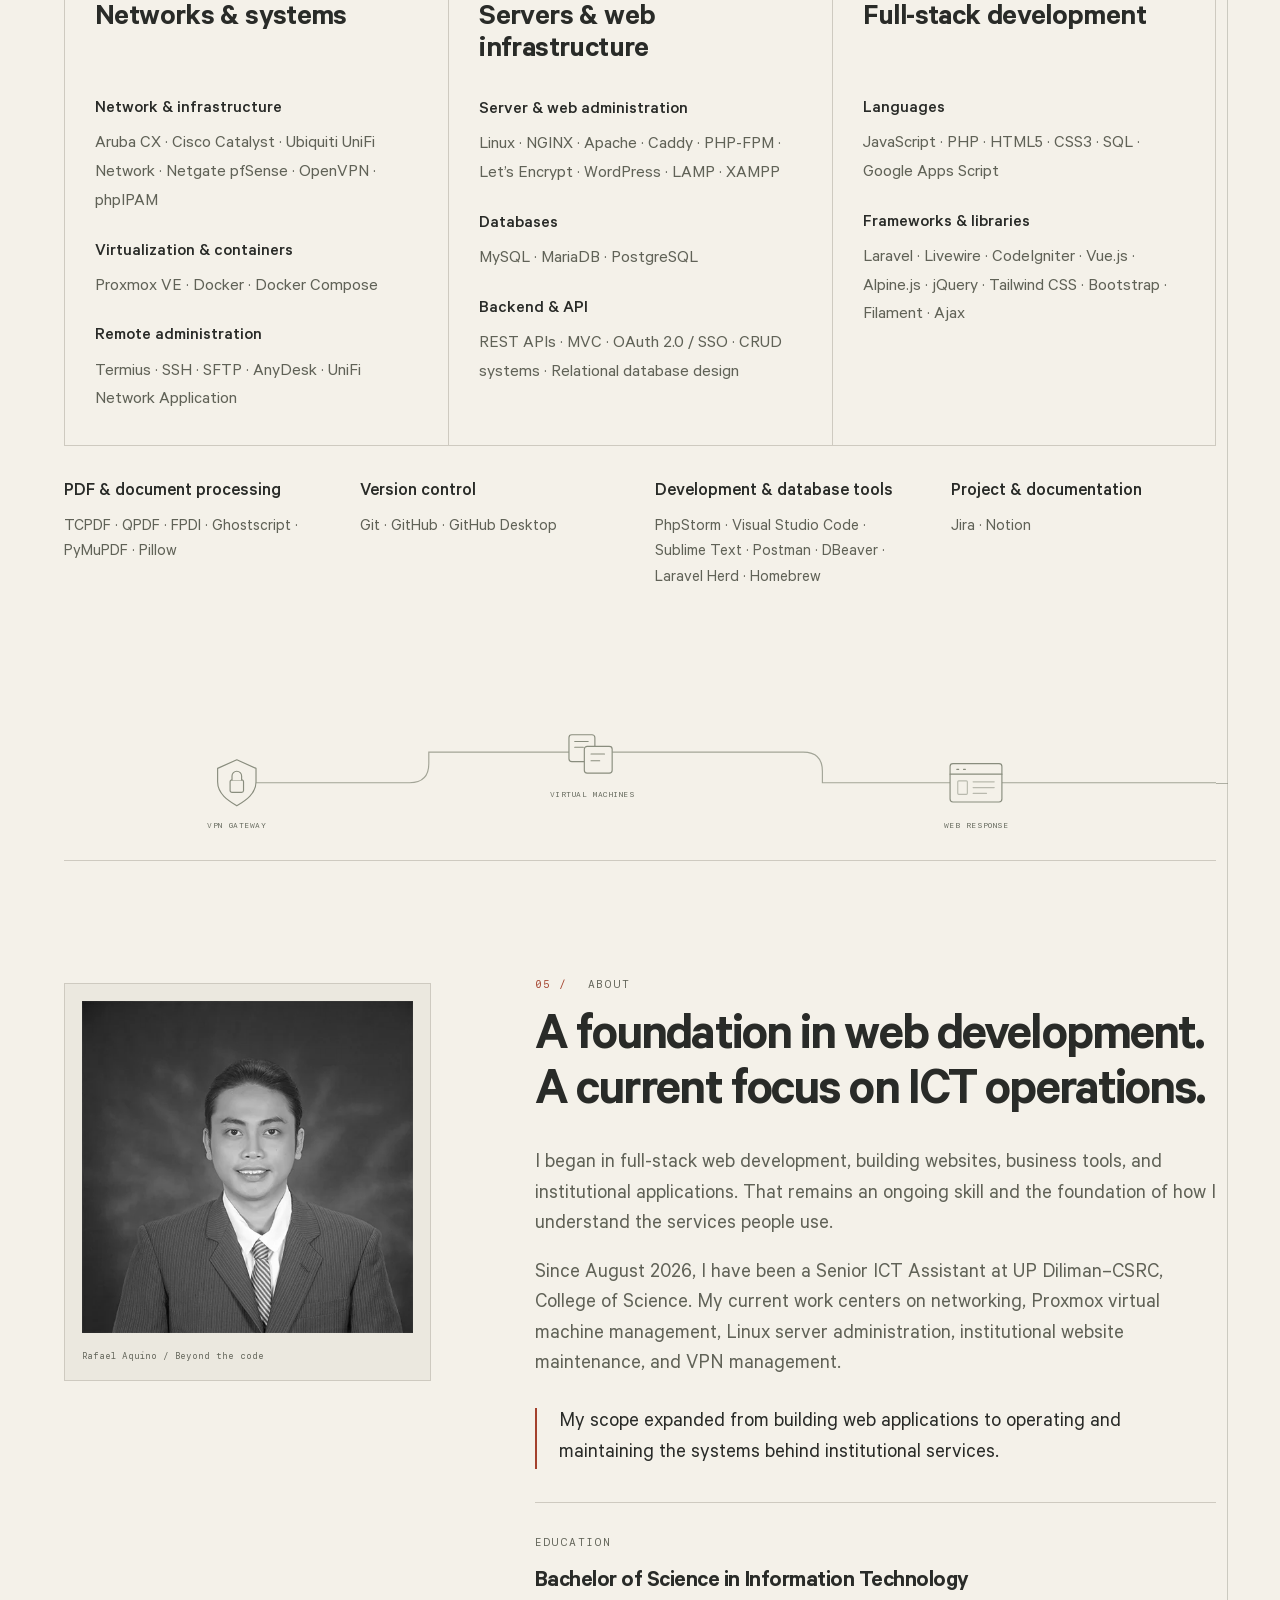
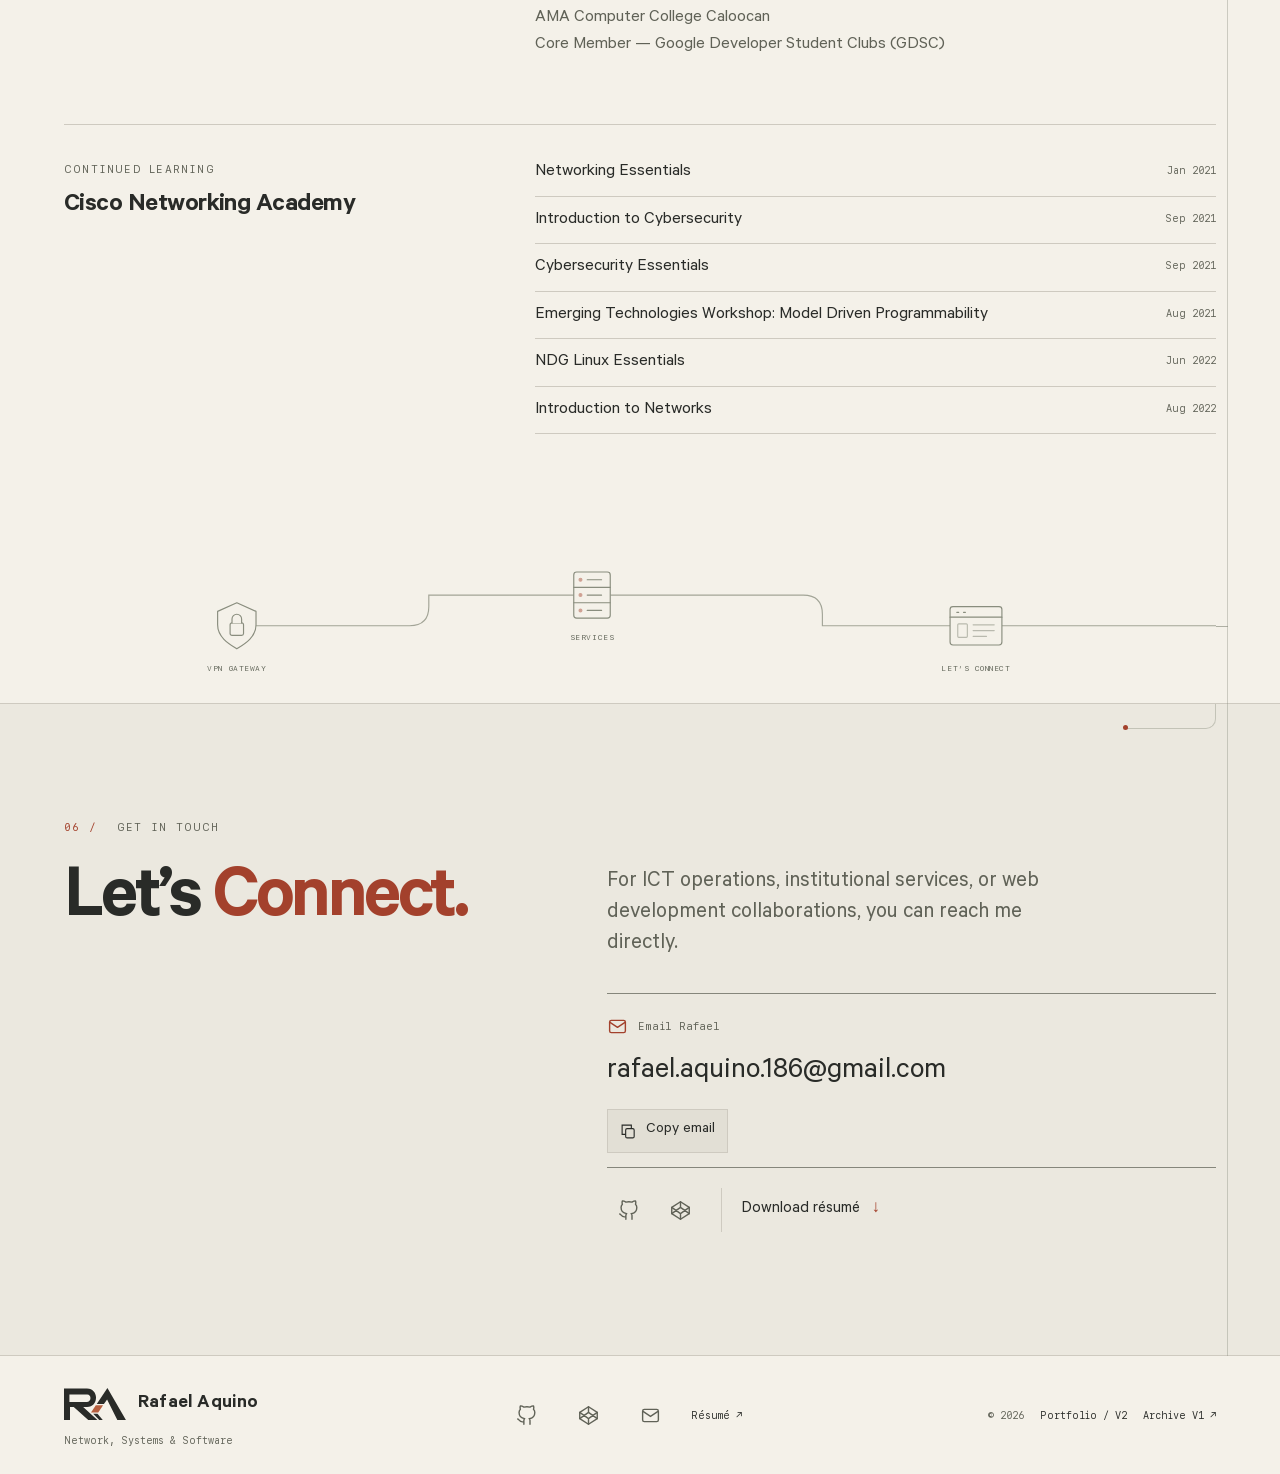
==== commit 432d3b6e: "Show only the RA logo in the header Remove the visible Rafael Aquino header wordmark and update the " ====
--- a/index.html
+++ b/index.html
@@ -43,7 +43,7 @@
     <a class="skip-link" href="#main-content">Skip to content</a>
     <header class="site-header">
         <div class="navigation wrap">
-            <a class="brand" href="#home" aria-label="Rafael Aquino — Home" title="Rafael Aquino — Home"><svg class="brand-monogram" width="76" height="40" viewBox="0 0 744 384" aria-hidden="true" focusable="false"><path fill="currentColor" fill-rule="evenodd" d="M0 6H276C421 6 421 229 276 229H230L401 383H291L117 227H72V383H0Z M65 79V169H272C332 169 332 79 278 79Z"/><path fill="currentColor" d="M393 191 521 0 743 384H640L517 137 479 191Z"/><path class="offset-connector" fill="var(--brand-accent,#b65f3f)" d="M382 206H469L411 293H324Z"/><path fill="currentColor" d="M350 308H402L465 384H423Z"/></svg><span class="brand-wordmark">Rafael Aquino</span></a>
+            <a class="brand" href="#home" aria-label="Rafael Aquino — Home" title="Rafael Aquino — Home"><svg class="brand-monogram" width="76" height="40" viewBox="0 0 744 384" aria-hidden="true" focusable="false"><path fill="currentColor" fill-rule="evenodd" d="M0 6H276C421 6 421 229 276 229H230L401 383H291L117 227H72V383H0Z M65 79V169H272C332 169 332 79 278 79Z"/><path fill="currentColor" d="M393 191 521 0 743 384H640L517 137 479 191Z"/><path class="offset-connector" fill="var(--brand-accent,#b65f3f)" d="M382 206H469L411 293H324Z"/><path fill="currentColor" d="M350 308H402L465 384H423Z"/></svg></a>
             <p class="nav-context" aria-hidden="true"><span id="nav-location">Portfolio / V2</span><span id="nav-position">Index / 06</span></p>
             <div class="nav-utilities">
                 <button class="theme-toggle" type="button" aria-label="Switch color theme" title="Switch color theme" hidden>
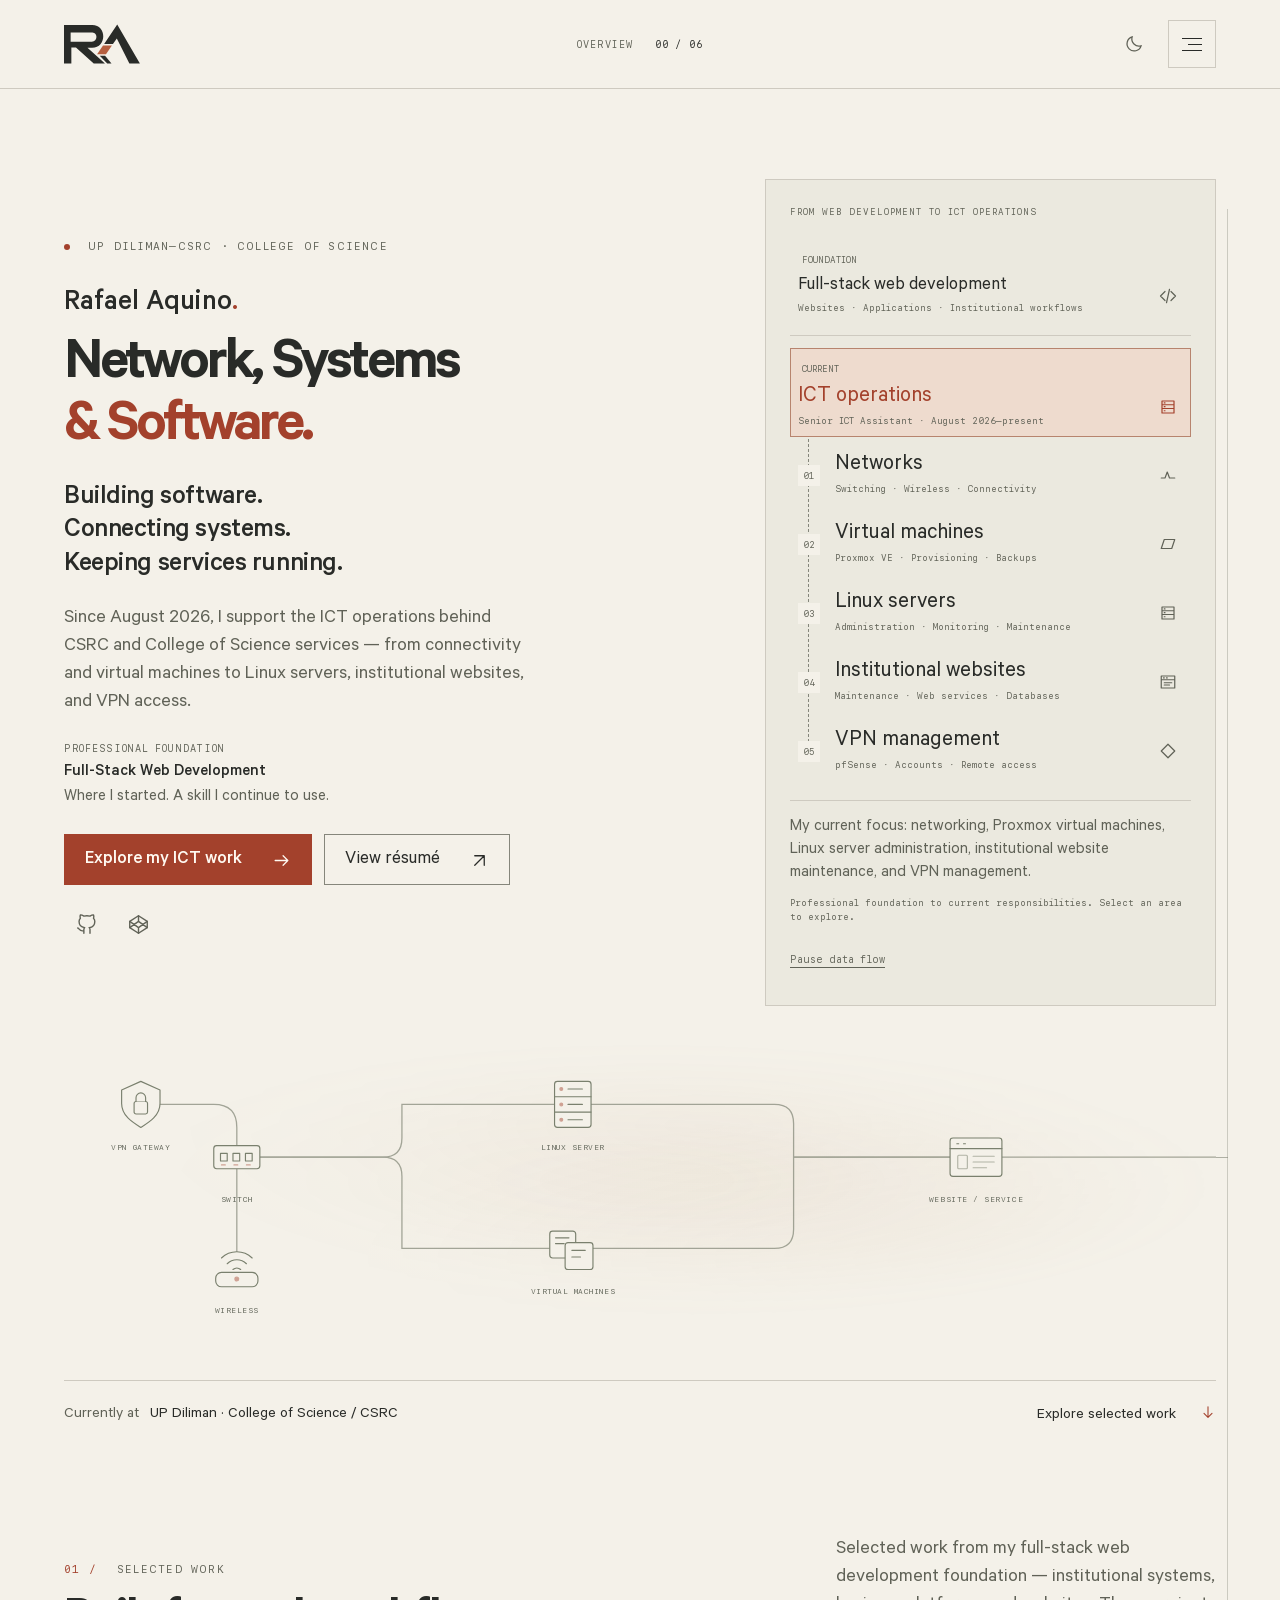
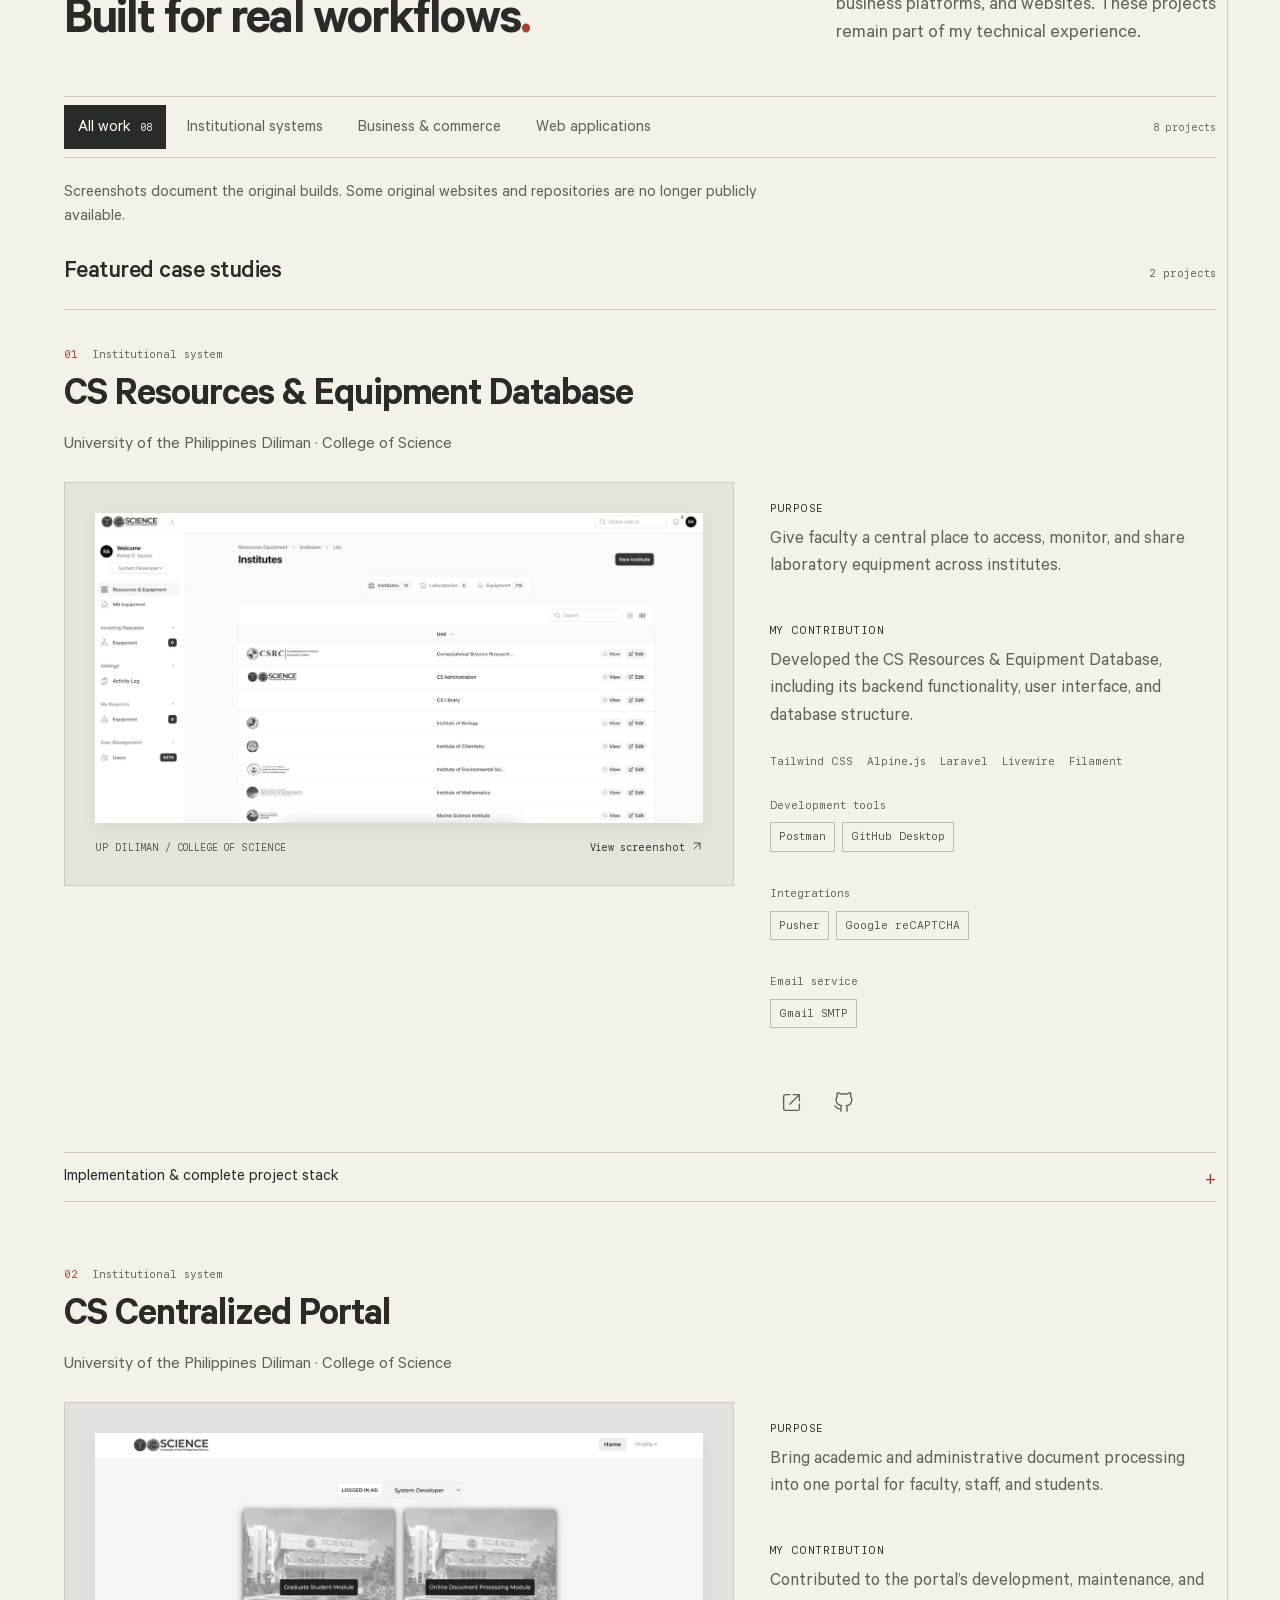
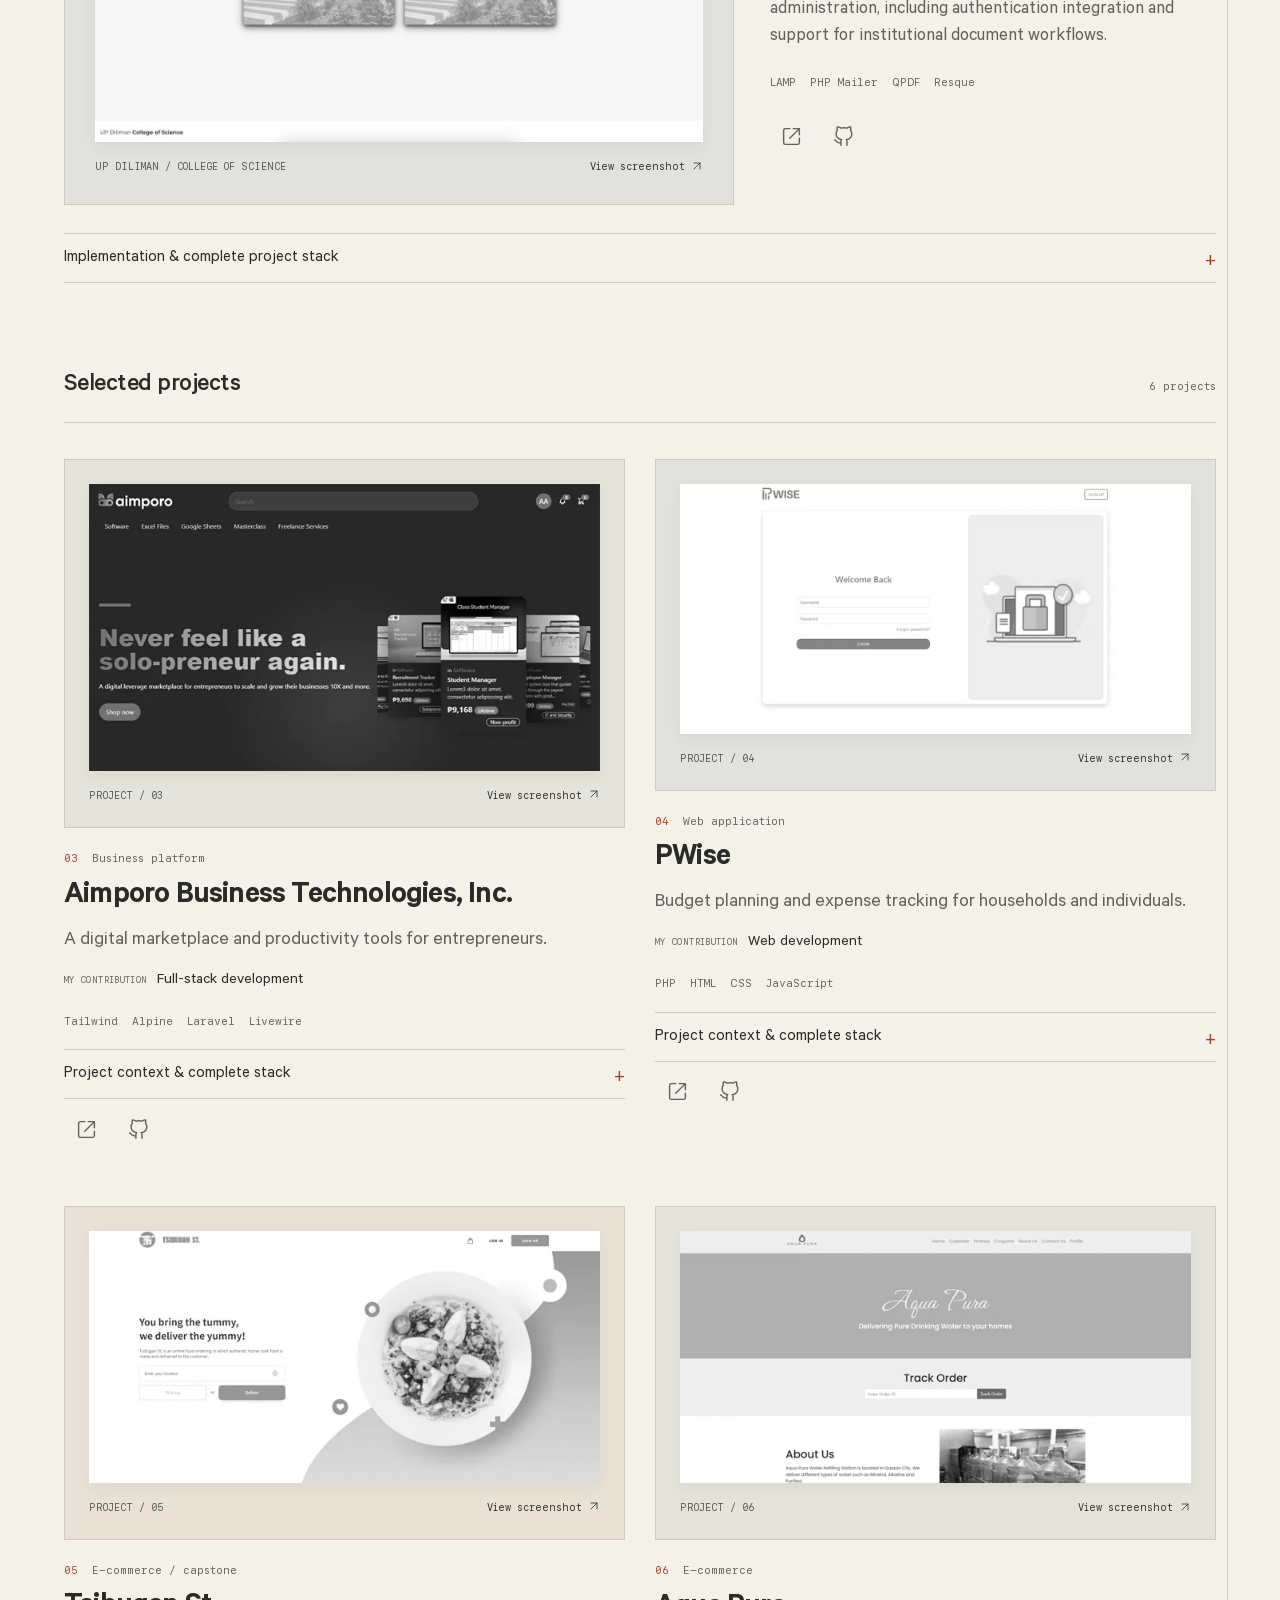
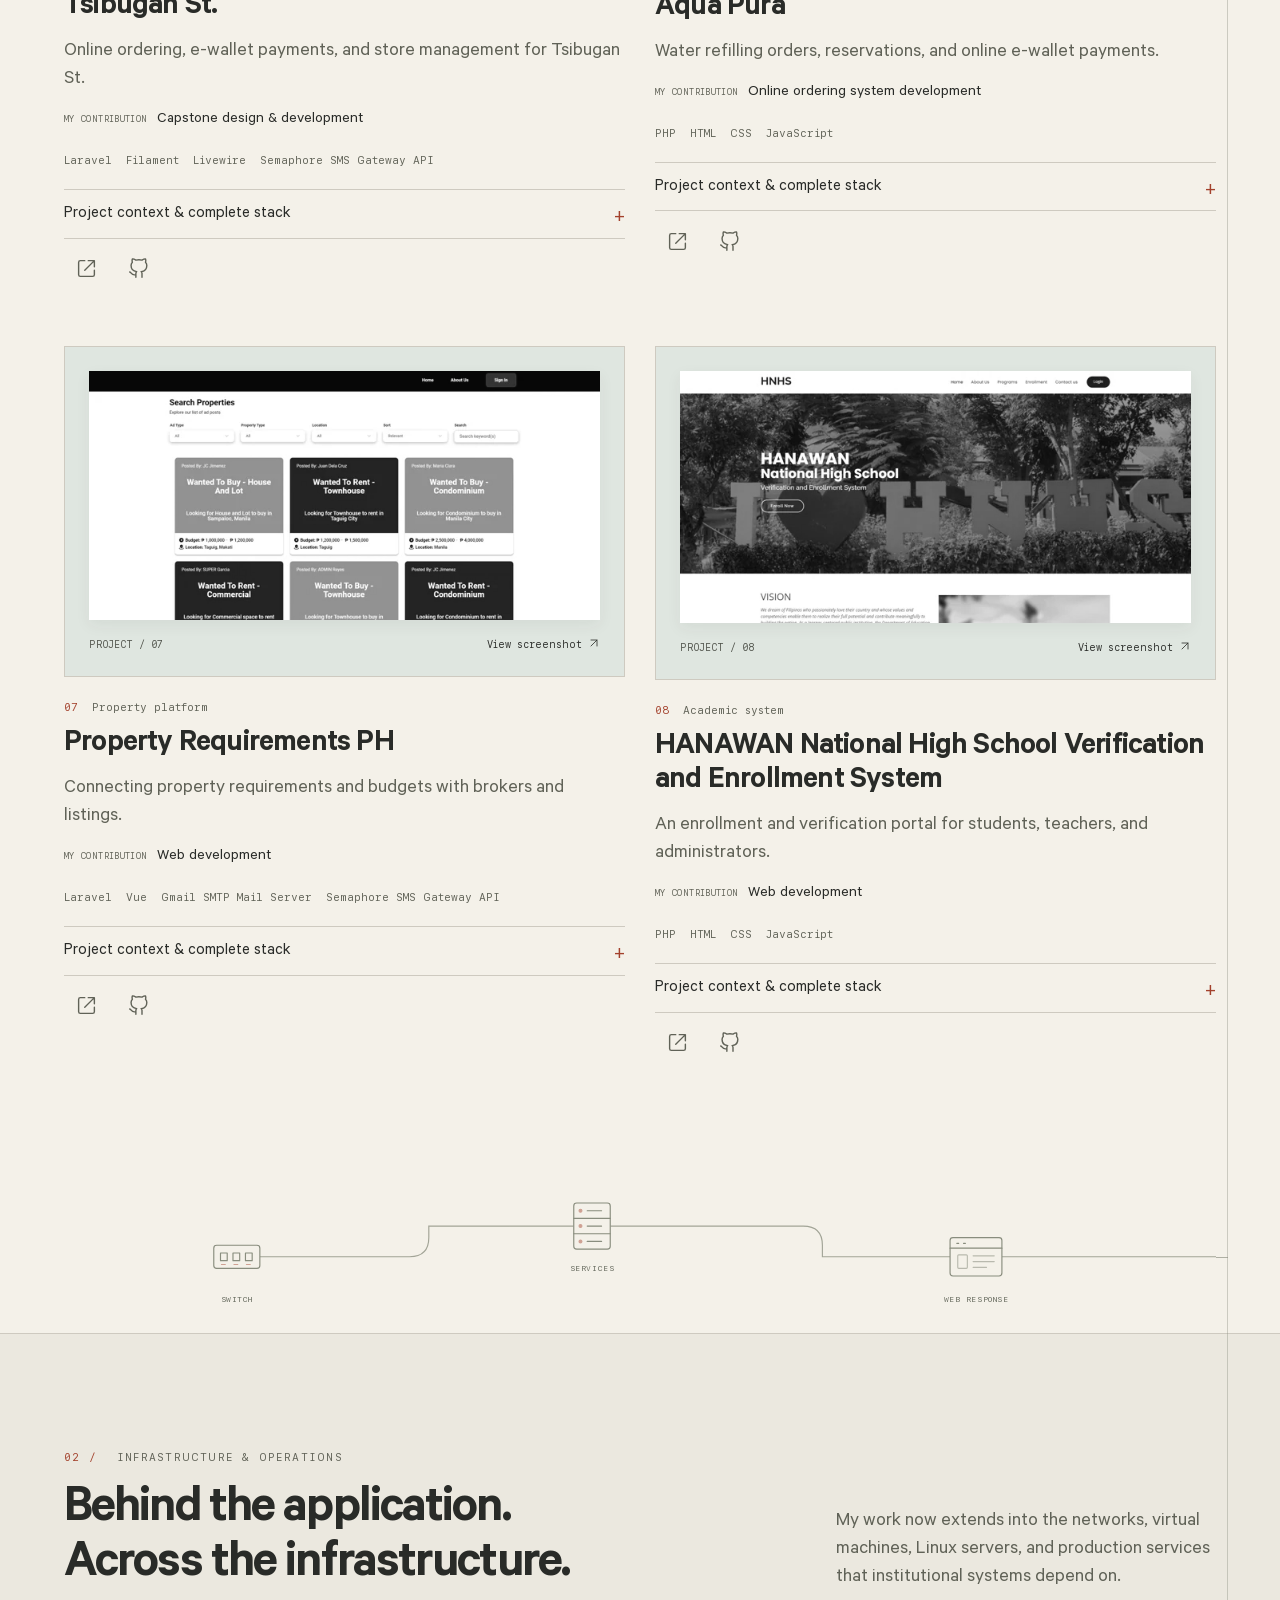
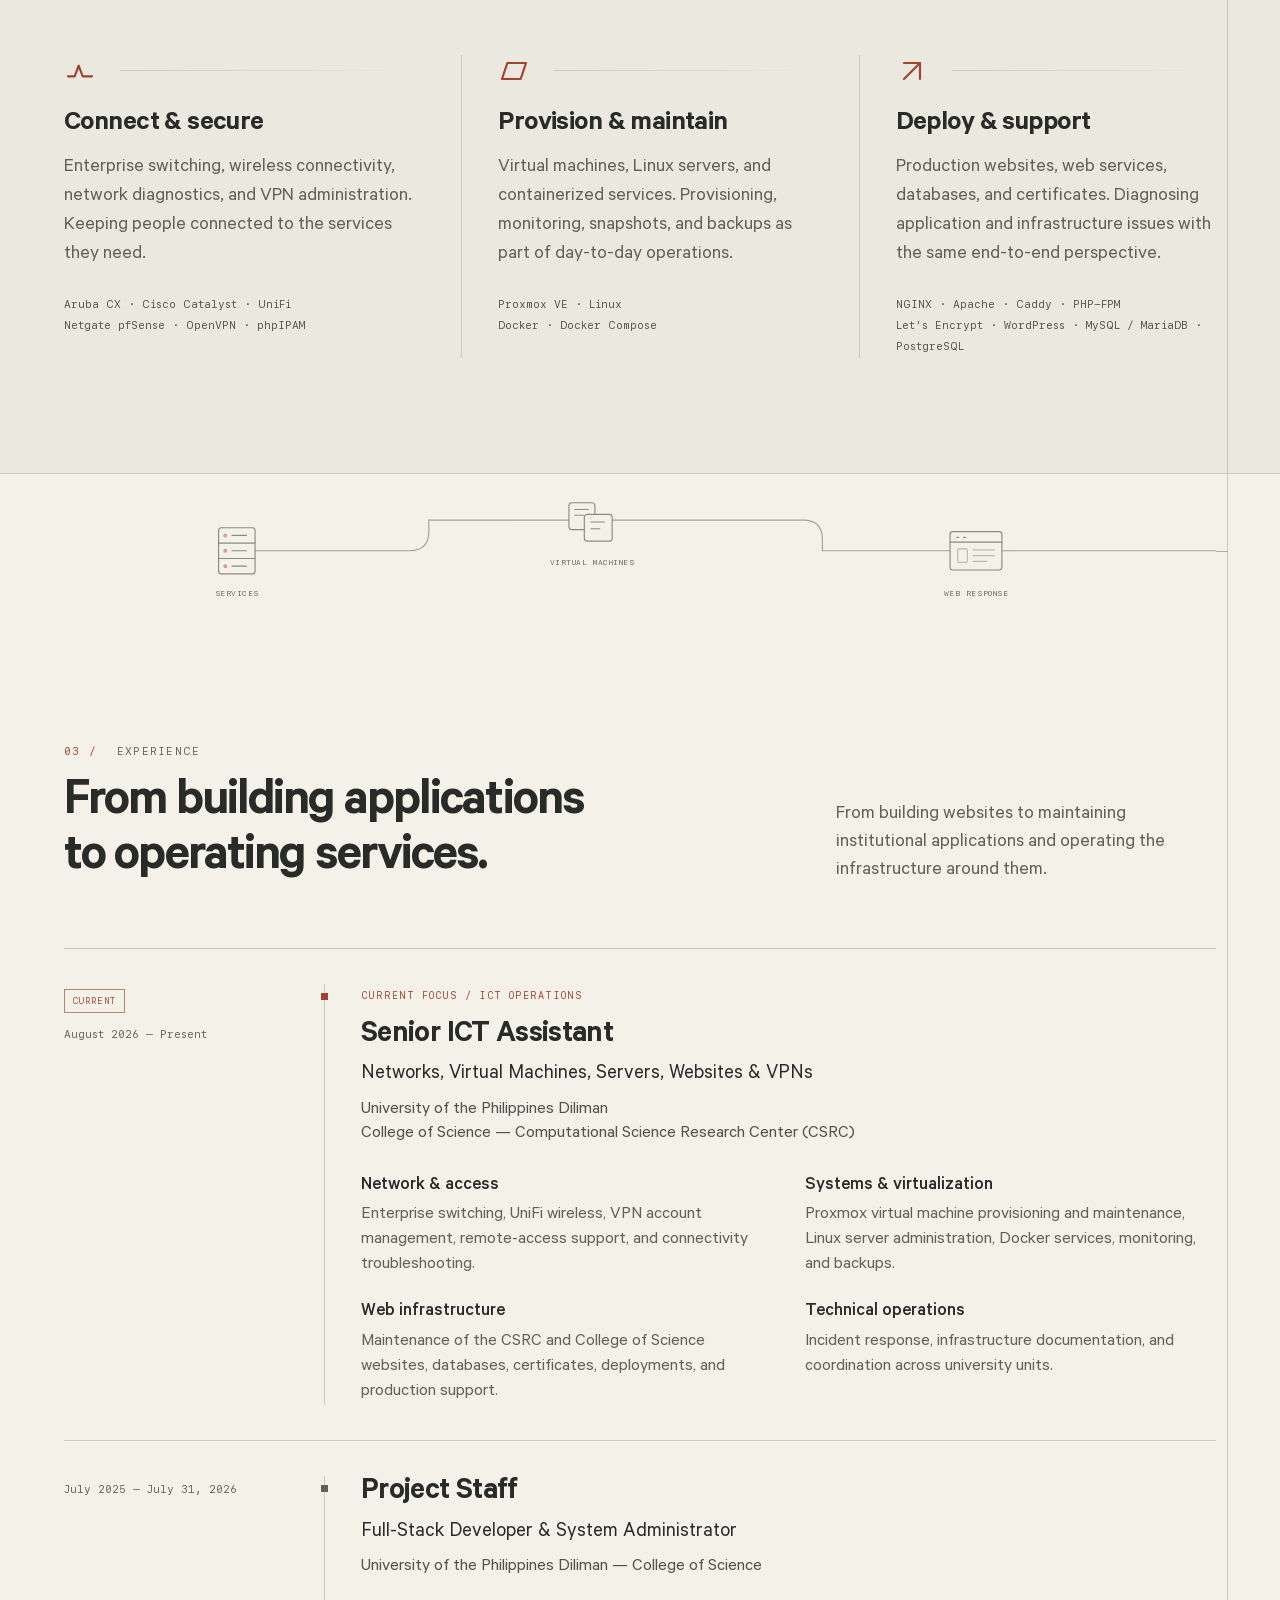
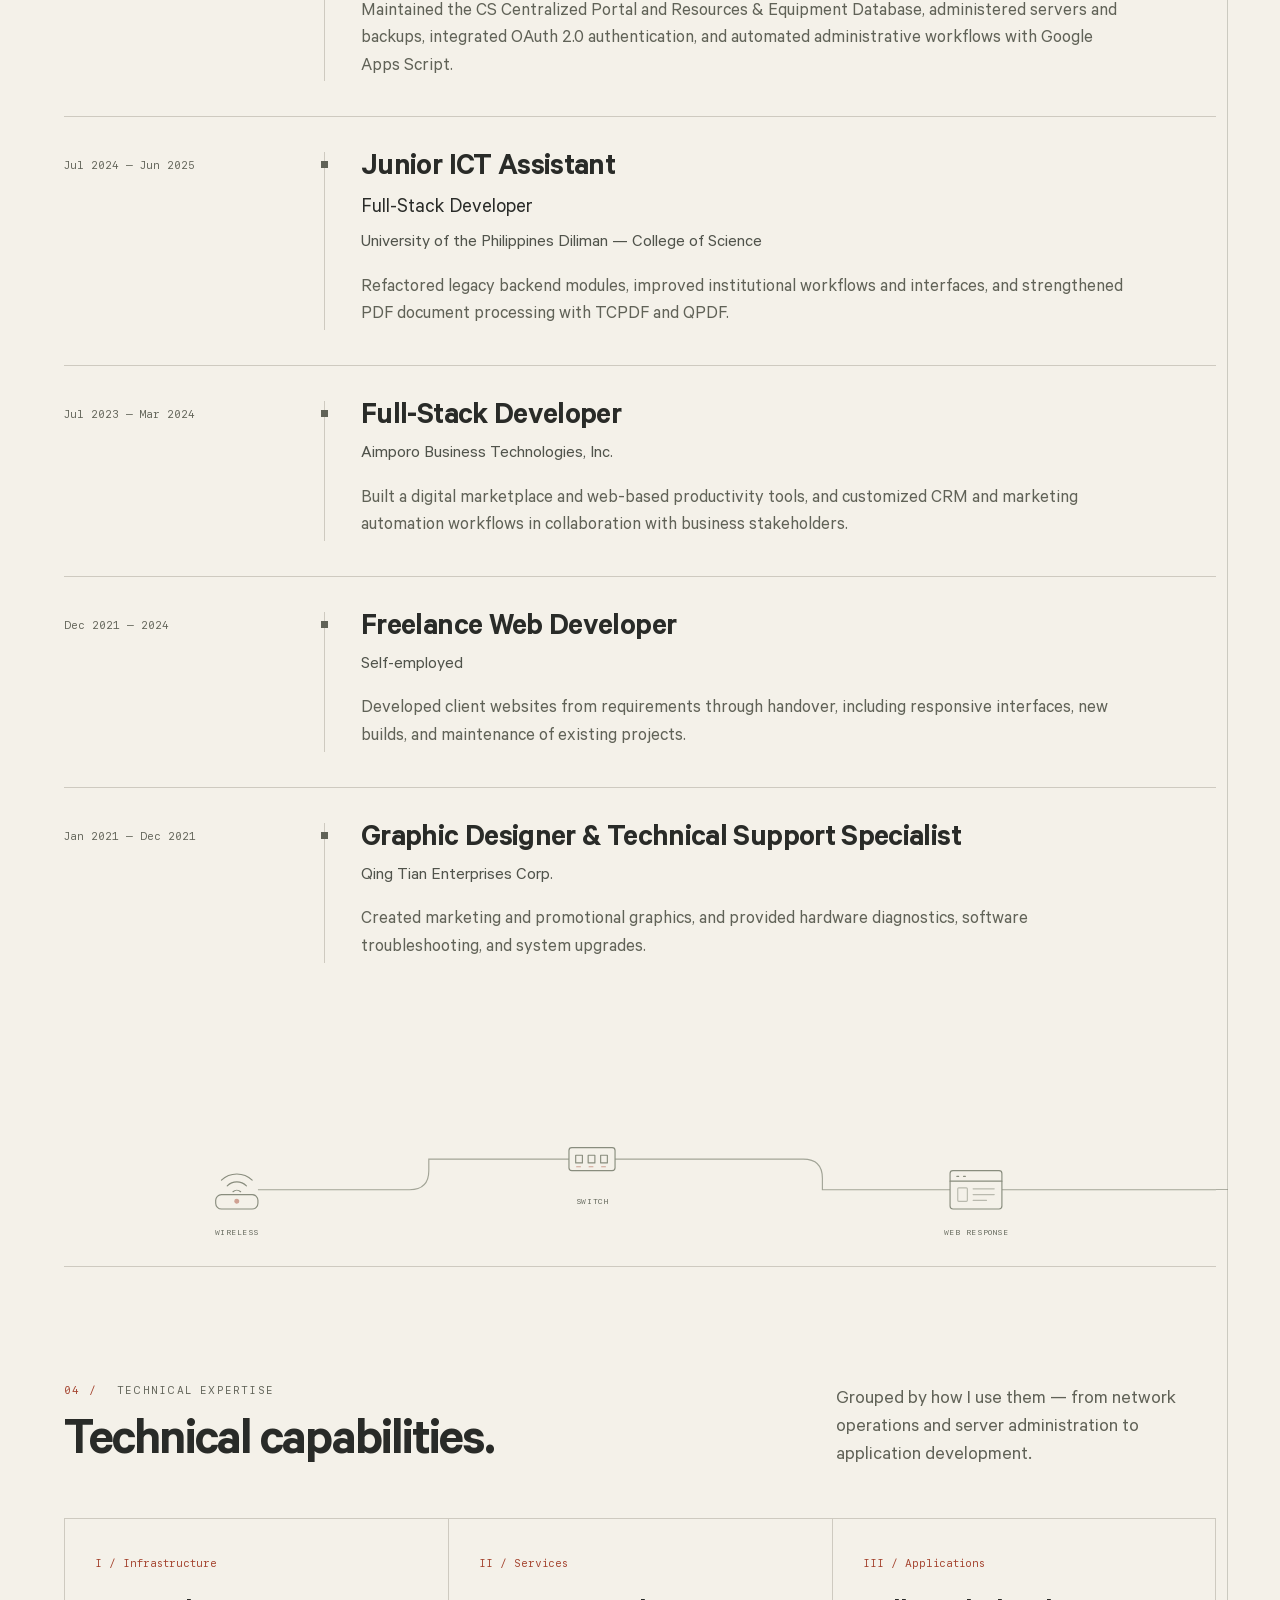
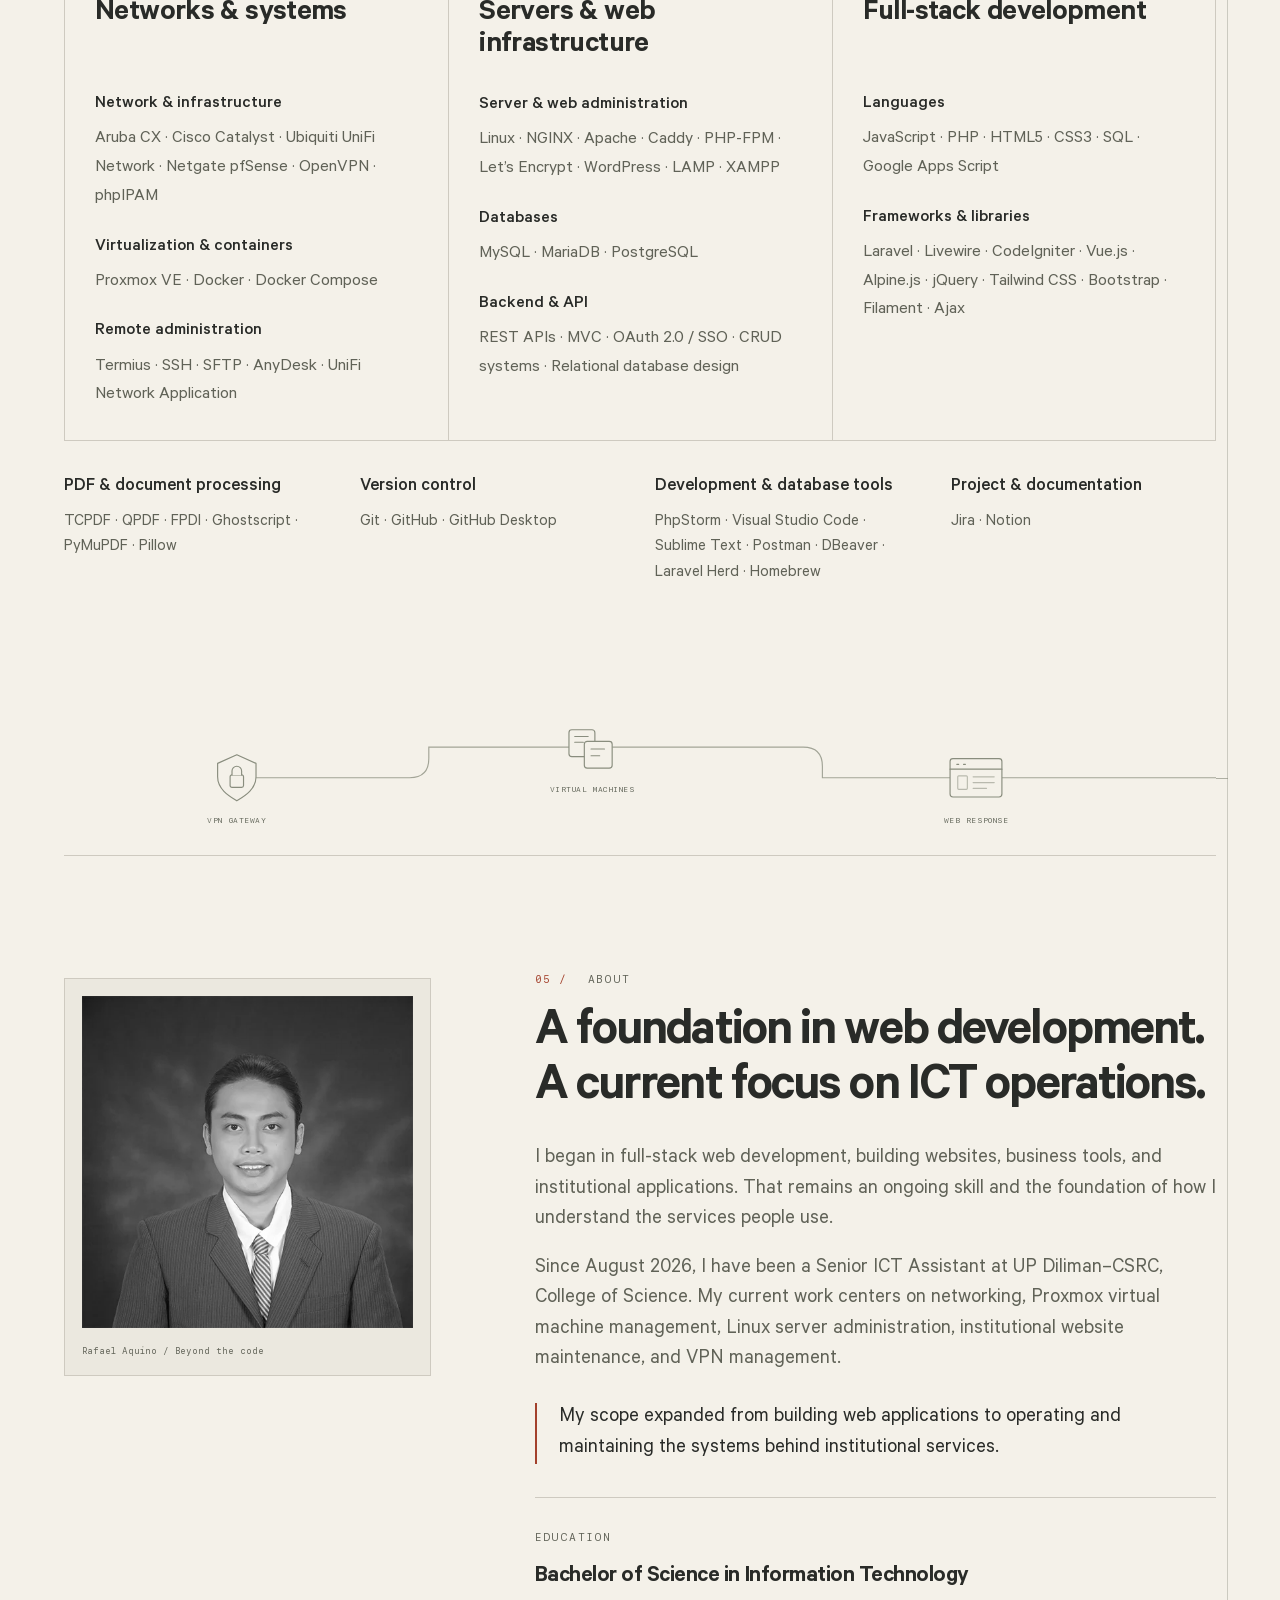
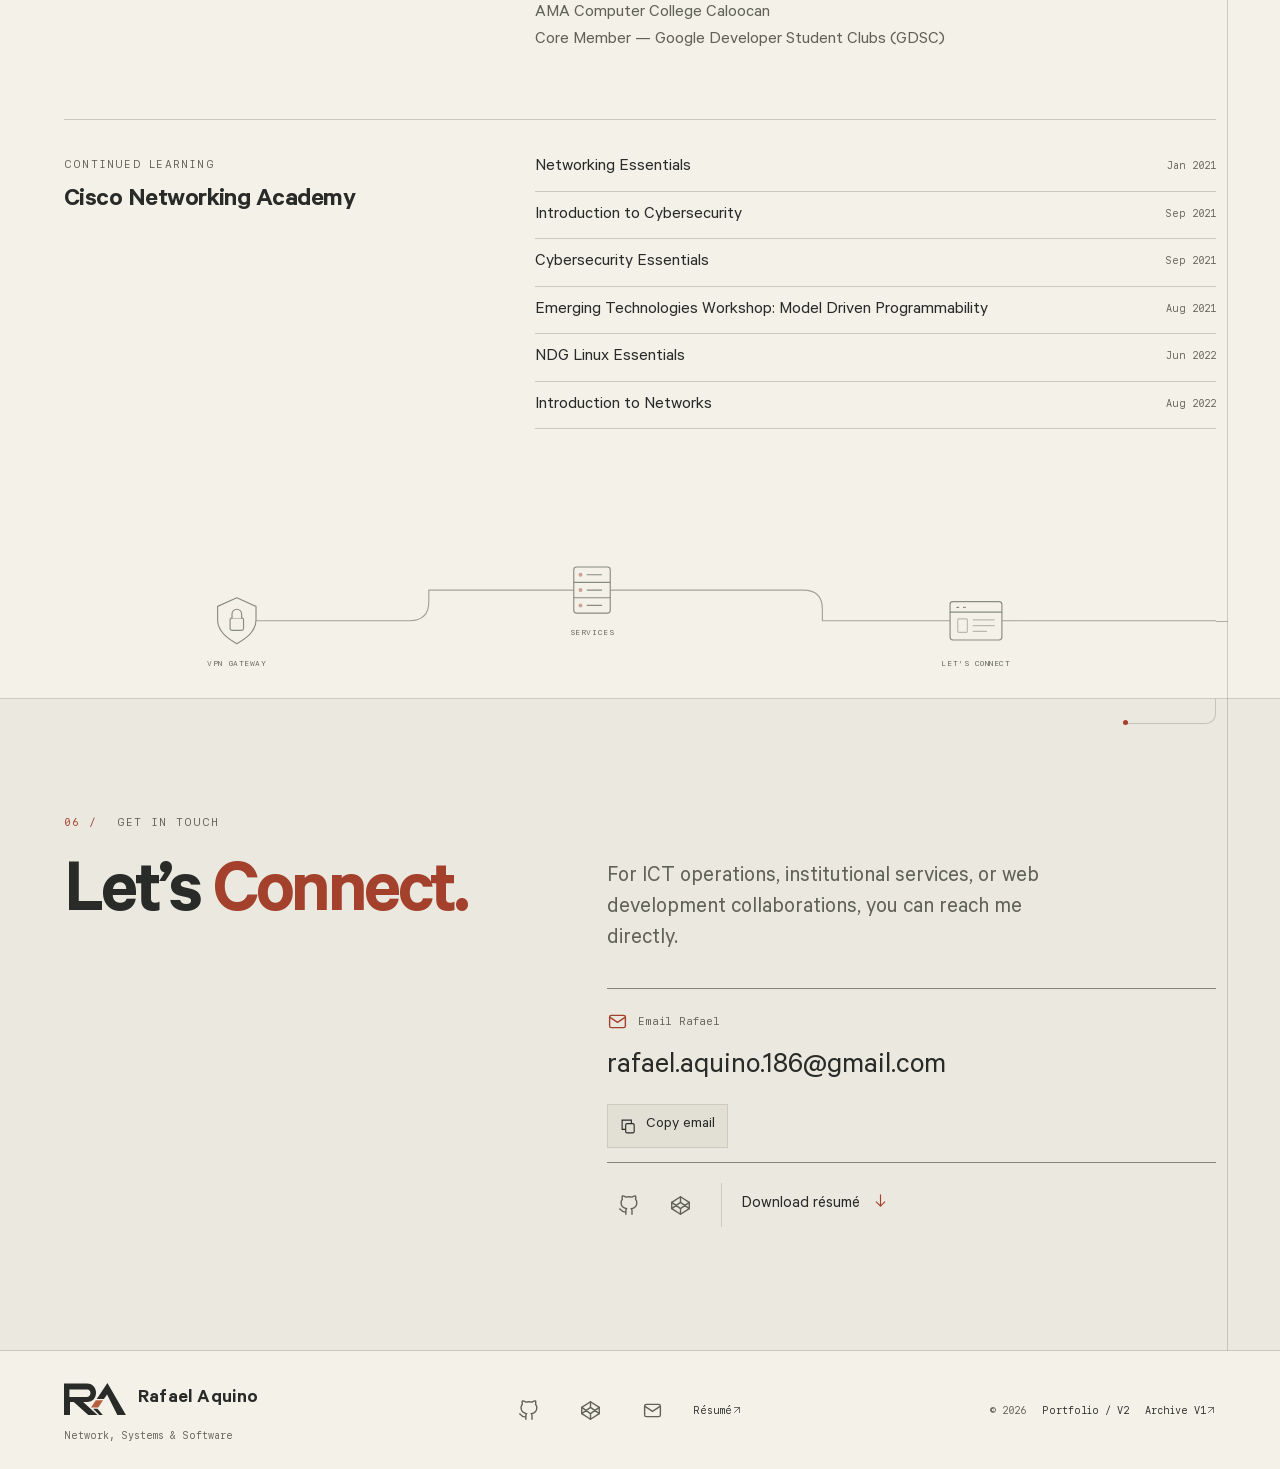
==== commit 04651831: "Replace font-dependent interface symbols with responsive SVG icons Fix the mobile hero resume arrow " ====
--- a/index.html
+++ b/index.html
@@ -56,7 +56,7 @@
             </div>
         </div>
         <noscript><nav class="no-script-nav wrap" aria-label="Primary navigation">
-            <a href="#home">Overview</a><a href="#projects">Work</a><a href="#infrastructure">Infrastructure</a><a href="#experience">Experience</a><a href="#expertise">Expertise</a><a href="#about">About</a><a href="resume/resume.pdf" target="_blank" rel="noopener">Résumé ↗</a><a href="#contact">Contact</a>
+            <a href="#home">Overview</a><a href="#projects">Work</a><a href="#infrastructure">Infrastructure</a><a href="#experience">Experience</a><a href="#expertise">Expertise</a><a href="#about">About</a><a href="resume/resume.pdf" target="_blank" rel="noopener">Résumé <svg class="ui-icon" width="20" height="20" viewBox="0 0 24 24" fill="none" stroke="currentColor" stroke-width="1.6" stroke-linecap="round" stroke-linejoin="round" aria-hidden="true" focusable="false"><path d="M6 18 18 6M6 6h12v12"/></svg></a><a href="#contact">Contact</a>
         </nav></noscript>
     </header>
     <dialog class="menu-dialog" id="navigation-panel" aria-labelledby="menu-heading">
@@ -77,7 +77,7 @@
             <div class="menu-footer">
                 <div class="theme-settings" hidden><span class="theme-caption" id="theme-caption">Appearance</span><div class="theme-options" role="group" aria-labelledby="theme-caption"><button type="button" data-theme-choice="dark" aria-pressed="false">Dark</button><button type="button" data-theme-choice="light" aria-pressed="false">Light</button><button type="button" data-theme-choice="system" aria-pressed="true">System</button></div></div>
                 <a class="menu-email" href="mailto:rafael.aquino.186@gmail.com">rafael.aquino.186@gmail.com <svg class="email-icon" width="21" height="21" viewBox="0 0 24 24" fill="none" stroke="currentColor" stroke-width="1.6" stroke-linecap="round" stroke-linejoin="round" aria-hidden="true" focusable="false"><rect x="3" y="5" width="18" height="14" rx="2"/><path d="m3 7 9 6 9-6"/></svg></a>
-                <div class="menu-socials"><a class="social-link" href="https://github.com/chrysippus2497" target="_blank" rel="noopener noreferrer" aria-label="GitHub profile (opens in a new tab)" title="GitHub"><svg class="social-icon" width="21" height="21" viewBox="0 0 24 24" fill="none" stroke="currentColor" stroke-width="1.6" stroke-linecap="round" stroke-linejoin="round" aria-hidden="true" focusable="false"><path d="M9 19c-5 1.5-5-2.5-7-3m14 6v-3.87a3.37 3.37 0 0 0-.94-2.61c3.14-.35 6.44-1.54 6.44-7A5.44 5.44 0 0 0 20 4.77 5.07 5.07 0 0 0 19.91 1S18.73.65 16 2.48a13.38 13.38 0 0 0-7 0C6.27.65 5.09 1 5.09 1A5.07 5.07 0 0 0 5 4.77a5.44 5.44 0 0 0-1.5 3.78c0 5.42 3.3 6.61 6.44 7A3.37 3.37 0 0 0 9 18.13V22"/></svg></a><a class="social-link" href="https://codepen.io/devrap2497" target="_blank" rel="noopener noreferrer" aria-label="CodePen profile (opens in a new tab)" title="CodePen"><svg class="social-icon" width="21" height="21" viewBox="0 0 24 24" fill="none" stroke="currentColor" stroke-width="1.6" stroke-linecap="round" stroke-linejoin="round" aria-hidden="true" focusable="false"><polygon points="12 2 22 8.5 22 15.5 12 22 2 15.5 2 8.5 12 2"/><path d="M12 22v-6.5M22 8.5l-10 7-10-7m0 7 10-7 10 7M12 2v6.5"/></svg></a><a class="document-link" href="resume/resume.pdf" target="_blank" rel="noopener">View résumé <span aria-hidden="true">↗</span></a></div>
+                <div class="menu-socials"><a class="social-link" href="https://github.com/chrysippus2497" target="_blank" rel="noopener noreferrer" aria-label="GitHub profile (opens in a new tab)" title="GitHub"><svg class="social-icon" width="21" height="21" viewBox="0 0 24 24" fill="none" stroke="currentColor" stroke-width="1.6" stroke-linecap="round" stroke-linejoin="round" aria-hidden="true" focusable="false"><path d="M9 19c-5 1.5-5-2.5-7-3m14 6v-3.87a3.37 3.37 0 0 0-.94-2.61c3.14-.35 6.44-1.54 6.44-7A5.44 5.44 0 0 0 20 4.77 5.07 5.07 0 0 0 19.91 1S18.73.65 16 2.48a13.38 13.38 0 0 0-7 0C6.27.65 5.09 1 5.09 1A5.07 5.07 0 0 0 5 4.77a5.44 5.44 0 0 0-1.5 3.78c0 5.42 3.3 6.61 6.44 7A3.37 3.37 0 0 0 9 18.13V22"/></svg></a><a class="social-link" href="https://codepen.io/devrap2497" target="_blank" rel="noopener noreferrer" aria-label="CodePen profile (opens in a new tab)" title="CodePen"><svg class="social-icon" width="21" height="21" viewBox="0 0 24 24" fill="none" stroke="currentColor" stroke-width="1.6" stroke-linecap="round" stroke-linejoin="round" aria-hidden="true" focusable="false"><polygon points="12 2 22 8.5 22 15.5 12 22 2 15.5 2 8.5 12 2"/><path d="M12 22v-6.5M22 8.5l-10 7-10-7m0 7 10-7 10 7M12 2v6.5"/></svg></a><a class="document-link" href="resume/resume.pdf" target="_blank" rel="noopener">View résumé <span aria-hidden="true"><svg class="ui-icon" width="20" height="20" viewBox="0 0 24 24" fill="none" stroke="currentColor" stroke-width="1.6" stroke-linecap="round" stroke-linejoin="round" aria-hidden="true" focusable="false"><path d="M6 18 18 6M6 6h12v12"/></svg></span></a></div>
             </div>
         </div>
     </dialog>
@@ -113,26 +113,26 @@
                 <p class="hero-intro">Since August 2026, I support the ICT operations behind CSRC and College of Science services — from connectivity and virtual machines to Linux servers, institutional websites, and VPN access.</p>
                 <p class="hero-foundation"><span>Professional foundation</span><strong>Full-Stack Web Development</strong><br>Where I started. A skill I continue to use.</p>
                 <div class="actions"><a class="button button-primary" href="#infrastructure">Explore my ICT work <span
-                            aria-hidden="true">→</span></a><a class="button button-secondary" href="resume/resume.pdf" target="_blank" rel="noopener">View résumé <span aria-hidden="true">↗</span></a></div>
+                            aria-hidden="true"><svg class="ui-icon" width="20" height="20" viewBox="0 0 24 24" fill="none" stroke="currentColor" stroke-width="1.6" stroke-linecap="round" stroke-linejoin="round" aria-hidden="true" focusable="false"><path d="M4 12h16m-6-6 6 6-6 6"/></svg></span></a><a class="button button-secondary" href="resume/resume.pdf" target="_blank" rel="noopener">View résumé <span aria-hidden="true"><svg class="ui-icon" width="20" height="20" viewBox="0 0 24 24" fill="none" stroke="currentColor" stroke-width="1.6" stroke-linecap="round" stroke-linejoin="round" aria-hidden="true" focusable="false"><path d="M6 18 18 6M6 6h12v12"/></svg></span></a></div>
                 <div class="hero-socials"><a class="social-link" href="https://github.com/chrysippus2497" target="_blank" rel="noopener noreferrer" aria-label="GitHub profile (opens in a new tab)" title="GitHub"><svg class="social-icon" width="21" height="21" viewBox="0 0 24 24" fill="none" stroke="currentColor" stroke-width="1.6" stroke-linecap="round" stroke-linejoin="round" aria-hidden="true" focusable="false"><path d="M9 19c-5 1.5-5-2.5-7-3m14 6v-3.87a3.37 3.37 0 0 0-.94-2.61c3.14-.35 6.44-1.54 6.44-7A5.44 5.44 0 0 0 20 4.77 5.07 5.07 0 0 0 19.91 1S18.73.65 16 2.48a13.38 13.38 0 0 0-7 0C6.27.65 5.09 1 5.09 1A5.07 5.07 0 0 0 5 4.77a5.44 5.44 0 0 0-1.5 3.78c0 5.42 3.3 6.61 6.44 7A3.37 3.37 0 0 0 9 18.13V22"/></svg></a><a class="social-link" href="https://codepen.io/devrap2497" target="_blank" rel="noopener noreferrer" aria-label="CodePen profile (opens in a new tab)" title="CodePen"><svg class="social-icon" width="21" height="21" viewBox="0 0 24 24" fill="none" stroke="currentColor" stroke-width="1.6" stroke-linecap="round" stroke-linejoin="round" aria-hidden="true" focusable="false"><polygon points="12 2 22 8.5 22 15.5 12 22 2 15.5 2 8.5 12 2"/><path d="M12 22v-6.5M22 8.5l-10 7-10-7m0 7 10-7 10 7M12 2v6.5"/></svg></a></div>
             </div>
             <figure class="stack-figure" aria-labelledby="stack-title">
                 <figcaption><span class="eyebrow" id="stack-title">From web development to ICT operations</span></figcaption>
                 <ol class="stack-layers career-layers">
-                    <li class="foundation-layer"><button type="button" data-layer="applications" aria-pressed="false"><span class="layer-number">Foundation</span><span class="layer-name">Full-stack web development<small>Websites · Applications · Institutional workflows</small></span><span class="layer-icon" aria-hidden="true">&lt;/&gt;</span></button></li>
-                    <li class="current-layer"><button type="button" data-layer="operations" aria-pressed="true"><span class="layer-number">Current</span><span class="layer-name">ICT operations<small>Senior ICT Assistant · August 2026–present</small></span><span class="layer-icon" aria-hidden="true">▤</span></button></li>
-                    <li class=""><button type="button" data-layer="network" aria-pressed="false"><span class="layer-number">01</span><span class="layer-name">Networks<small>Switching · Wireless · Connectivity</small></span><span class="layer-icon" aria-hidden="true">⌁</span></button></li>
-                    <li class=""><button type="button" data-layer="virtualization" aria-pressed="false"><span class="layer-number">02</span><span class="layer-name">Virtual machines<small>Proxmox VE · Provisioning · Backups</small></span><span class="layer-icon" aria-hidden="true">▱</span></button></li>
-                    <li class=""><button type="button" data-layer="systems" aria-pressed="false"><span class="layer-number">03</span><span class="layer-name">Linux servers<small>Administration · Monitoring · Maintenance</small></span><span class="layer-icon" aria-hidden="true">▤</span></button></li>
-                    <li class=""><button type="button" data-layer="services" aria-pressed="false"><span class="layer-number">04</span><span class="layer-name">Institutional websites<small>Maintenance · Web services · Databases</small></span><span class="layer-icon" aria-hidden="true">≡</span></button></li>
-                    <li class=""><button type="button" data-layer="security" aria-pressed="false"><span class="layer-number">05</span><span class="layer-name">VPN management<small>pfSense · Accounts · Remote access</small></span><span class="layer-icon" aria-hidden="true">◇</span></button></li>
+                    <li class="foundation-layer"><button type="button" data-layer="applications" aria-pressed="false"><span class="layer-number">Foundation</span><span class="layer-name">Full-stack web development<small>Websites · Applications · Institutional workflows</small></span><span class="layer-icon" aria-hidden="true"><svg class="ui-icon" width="20" height="20" viewBox="0 0 24 24" fill="none" stroke="currentColor" stroke-width="1.6" stroke-linecap="round" stroke-linejoin="round" aria-hidden="true" focusable="false"><path d="m8 6-6 6 6 6m8-12 6 6-6 6M14 3l-4 18"/></svg></span></button></li>
+                    <li class="current-layer"><button type="button" data-layer="operations" aria-pressed="true"><span class="layer-number">Current</span><span class="layer-name">ICT operations<small>Senior ICT Assistant · August 2026–present</small></span><span class="layer-icon" aria-hidden="true"><svg class="ui-icon" width="20" height="20" viewBox="0 0 24 24" fill="none" stroke="currentColor" stroke-width="1.6" stroke-linecap="round" stroke-linejoin="round" aria-hidden="true" focusable="false"><path d="M4 4h16v16H4ZM4 9h16M4 14h16M7 6.5h1M7 11.5h1M7 17h1"/></svg></span></button></li>
+                    <li class=""><button type="button" data-layer="network" aria-pressed="false"><span class="layer-number">01</span><span class="layer-name">Networks<small>Switching · Wireless · Connectivity</small></span><span class="layer-icon" aria-hidden="true"><svg class="ui-icon" width="20" height="20" viewBox="0 0 24 24" fill="none" stroke="currentColor" stroke-width="1.6" stroke-linecap="round" stroke-linejoin="round" aria-hidden="true" focusable="false"><path d="M3 16h5l3-8 3 8h7"/></svg></span></button></li>
+                    <li class=""><button type="button" data-layer="virtualization" aria-pressed="false"><span class="layer-number">02</span><span class="layer-name">Virtual machines<small>Proxmox VE · Provisioning · Backups</small></span><span class="layer-icon" aria-hidden="true"><svg class="ui-icon" width="20" height="20" viewBox="0 0 24 24" fill="none" stroke="currentColor" stroke-width="1.6" stroke-linecap="round" stroke-linejoin="round" aria-hidden="true" focusable="false"><path d="M7 6h14l-4 12H3Z"/></svg></span></button></li>
+                    <li class=""><button type="button" data-layer="systems" aria-pressed="false"><span class="layer-number">03</span><span class="layer-name">Linux servers<small>Administration · Monitoring · Maintenance</small></span><span class="layer-icon" aria-hidden="true"><svg class="ui-icon" width="20" height="20" viewBox="0 0 24 24" fill="none" stroke="currentColor" stroke-width="1.6" stroke-linecap="round" stroke-linejoin="round" aria-hidden="true" focusable="false"><path d="M4 4h16v16H4ZM4 9h16M4 14h16M7 6.5h1M7 11.5h1M7 17h1"/></svg></span></button></li>
+                    <li class=""><button type="button" data-layer="services" aria-pressed="false"><span class="layer-number">04</span><span class="layer-name">Institutional websites<small>Maintenance · Web services · Databases</small></span><span class="layer-icon" aria-hidden="true"><svg class="ui-icon" width="20" height="20" viewBox="0 0 24 24" fill="none" stroke="currentColor" stroke-width="1.6" stroke-linecap="round" stroke-linejoin="round" aria-hidden="true" focusable="false"><path d="M3 4h18v16H3ZM3 9h18M6 6.5h1m3 0h1M7 13h10M7 16h7"/></svg></span></button></li>
+                    <li class=""><button type="button" data-layer="security" aria-pressed="false"><span class="layer-number">05</span><span class="layer-name">VPN management<small>pfSense · Accounts · Remote access</small></span><span class="layer-icon" aria-hidden="true"><svg class="ui-icon" width="20" height="20" viewBox="0 0 24 24" fill="none" stroke="currentColor" stroke-width="1.6" stroke-linecap="round" stroke-linejoin="round" aria-hidden="true" focusable="false"><path d="M12 3 21 12 12 21 3 12Z"/></svg></span></button></li>
                 </ol>
                 <p class="stack-detail" id="stack-detail" aria-live="polite">My current focus: networking, Proxmox virtual machines, Linux server administration, institutional website maintenance, and VPN management.</p>
-                <p class="figure-note">Professional foundation → current responsibilities. Select an area to explore.</p>
+                <p class="figure-note">Professional foundation to current responsibilities. Select an area to explore.</p>
                 <button class="motion-toggle" type="button" aria-pressed="false" hidden>Pause data flow</button>
             </figure>
             <div class="hero-bottom"><span>Currently at <strong>UP Diliman · College of Science / CSRC</strong></span><a
-                    href="#projects">Explore selected work <span aria-hidden="true">↓</span></a></div>
+                    href="#projects">Explore selected work <span aria-hidden="true"><svg class="ui-icon" width="20" height="20" viewBox="0 0 24 24" fill="none" stroke="currentColor" stroke-width="1.6" stroke-linecap="round" stroke-linejoin="round" aria-hidden="true" focusable="false"><path d="M12 4v16m-6-6 6 6 6-6"/></svg></span></a></div>
         </section>
 
         <section class="section wrap work-section" id="projects" aria-labelledby="work-title">
@@ -160,7 +160,7 @@
       <header class="case-heading"><p class="project-meta"><span class="project-number">01</span><span>Institutional system</span></p><h4 class="project-title">CS Resources &amp; Equipment Database</h4><p class="case-context">University of the Philippines Diliman · College of Science</p></header>
       <div class="case-layout"><a class="project-visual" href="./project-assets/cs-resources-equipment-database.png" data-title="CS Resources &amp; Equipment Database" aria-label="View screenshot of CS Resources &amp; Equipment Database">
     <picture><source type="image/webp" srcset="project-assets/optimized/cs-resources-640.webp 640w, project-assets/optimized/cs-resources.webp 1280w" sizes="(max-width: 600px) 85vw, (max-width: 900px) 85vw, 720px"><img src="./project-assets/cs-resources-equipment-database.png" alt="CS Resources &amp; Equipment Database — A shared home for laboratory resources across UP Diliman’s College of Science." width="2846" height="1452" loading="lazy" decoding="async"></picture>
-    <span class="image-caption"><span>UP DILIMAN / COLLEGE OF SCIENCE</span><span>View screenshot ↗</span></span>
+    <span class="image-caption"><span>UP DILIMAN / COLLEGE OF SCIENCE</span><span>View screenshot <svg class="ui-icon" width="20" height="20" viewBox="0 0 24 24" fill="none" stroke="currentColor" stroke-width="1.6" stroke-linecap="round" stroke-linejoin="round" aria-hidden="true" focusable="false"><path d="M6 18 18 6M6 6h12v12"/></svg></span></span>
   </a>
         <div class="case-narrative"><div><h5>Purpose</h5><p>Give faculty a central place to access, monitor, and share laboratory equipment across institutes.</p></div><div><h5>My contribution</h5><p>Developed the CS Resources &amp; Equipment Database, including its backend functionality, user interface, and database structure.</p></div><ul class="stack-preview"><li>Tailwind CSS</li><li>Alpine.js</li><li>Laravel</li><li>Livewire</li><li>Filament</li></ul><div class="case-stack-support"><div class="project-stack-groups"><div><h6>Development tools</h6><ul class="tech-list"><li>Postman</li><li>GitHub Desktop</li></ul></div><div><h6>Integrations</h6><ul class="tech-list"><li>Pusher</li><li>Google reCAPTCHA</li></ul></div><div><h6>Email service</h6><ul class="tech-list"><li>Gmail SMTP</li></ul></div></div></div><div class="project-links"><a class="social-link" href="https://csresourcesequipment.com" target="_blank" rel="noopener noreferrer" aria-label="Visit the original CS Resources &amp; Equipment Database website (opens in a new tab)" title="Visit the original CS Resources &amp; Equipment Database website (opens in a new tab)"><svg class="social-icon" width="21" height="21" viewBox="0 0 24 24" fill="none" stroke="currentColor" stroke-width="1.6" stroke-linecap="round" stroke-linejoin="round" aria-hidden="true" focusable="false"><path d="M14 3h7v7M21 3 10 14M10 3H5a2 2 0 0 0-2 2v14a2 2 0 0 0 2 2h14a2 2 0 0 0 2-2v-5"/></svg></a><a class="social-link" href="https://github.com/chrysippus2497/" target="_blank" rel="noopener noreferrer" aria-label="GitHub profile for CS Resources &amp; Equipment Database (opens in a new tab)" title="GitHub profile for CS Resources &amp; Equipment Database (opens in a new tab)"><svg class="social-icon" width="21" height="21" viewBox="0 0 24 24" fill="none" stroke="currentColor" stroke-width="1.6" stroke-linecap="round" stroke-linejoin="round" aria-hidden="true" focusable="false"><path d="M9 19c-5 1.5-5-2.5-7-3m14 6v-3.87a3.37 3.37 0 0 0-.94-2.61c3.14-.35 6.44-1.54 6.44-7A5.44 5.44 0 0 0 20 4.77 5.07 5.07 0 0 0 19.91 1S18.73.65 16 2.48a13.38 13.38 0 0 0-7 0C6.27.65 5.09 1 5.09 1A5.07 5.07 0 0 0 5 4.77a5.44 5.44 0 0 0-1.5 3.78c0 5.42 3.3 6.61 6.44 7A3.37 3.37 0 0 0 9 18.13V22"/></svg></a></div></div>
       </div>
@@ -173,7 +173,7 @@
       <header class="case-heading"><p class="project-meta"><span class="project-number">02</span><span>Institutional system</span></p><h4 class="project-title">CS Centralized Portal</h4><p class="case-context">University of the Philippines Diliman · College of Science</p></header>
       <div class="case-layout"><a class="project-visual" href="./project-assets/cs-centralized-portal.png" data-title="CS Centralized Portal" aria-label="View screenshot of CS Centralized Portal">
     <picture><source type="image/webp" srcset="project-assets/optimized/cs-portal-640.webp 640w, project-assets/optimized/cs-portal.webp 1280w" sizes="(max-width: 600px) 85vw, (max-width: 900px) 85vw, 720px"><img src="./project-assets/cs-centralized-portal.png" alt="CS Centralized Portal — Academic and administrative document workflows, brought into one portal." width="2852" height="1452" loading="lazy" decoding="async"></picture>
-    <span class="image-caption"><span>UP DILIMAN / COLLEGE OF SCIENCE</span><span>View screenshot ↗</span></span>
+    <span class="image-caption"><span>UP DILIMAN / COLLEGE OF SCIENCE</span><span>View screenshot <svg class="ui-icon" width="20" height="20" viewBox="0 0 24 24" fill="none" stroke="currentColor" stroke-width="1.6" stroke-linecap="round" stroke-linejoin="round" aria-hidden="true" focusable="false"><path d="M6 18 18 6M6 6h12v12"/></svg></span></span>
   </a>
         <div class="case-narrative"><div><h5>Purpose</h5><p>Bring academic and administrative document processing into one portal for faculty, staff, and students.</p></div><div><h5>My contribution</h5><p>Contributed to the portal’s development, maintenance, and administration, including authentication integration and support for institutional document workflows.</p></div><ul class="stack-preview"><li>LAMP</li><li>PHP Mailer</li><li>QPDF</li><li>Resque</li></ul><div class="project-links"><a class="social-link" href="https://cscentralizedportal.com" target="_blank" rel="noopener noreferrer" aria-label="Visit the original CS Centralized Portal website (opens in a new tab)" title="Visit the original CS Centralized Portal website (opens in a new tab)"><svg class="social-icon" width="21" height="21" viewBox="0 0 24 24" fill="none" stroke="currentColor" stroke-width="1.6" stroke-linecap="round" stroke-linejoin="round" aria-hidden="true" focusable="false"><path d="M14 3h7v7M21 3 10 14M10 3H5a2 2 0 0 0-2 2v14a2 2 0 0 0 2 2h14a2 2 0 0 0 2-2v-5"/></svg></a><a class="social-link" href="https://github.com/chrysippus2497/" target="_blank" rel="noopener noreferrer" aria-label="GitHub profile for CS Centralized Portal (opens in a new tab)" title="GitHub profile for CS Centralized Portal (opens in a new tab)"><svg class="social-icon" width="21" height="21" viewBox="0 0 24 24" fill="none" stroke="currentColor" stroke-width="1.6" stroke-linecap="round" stroke-linejoin="round" aria-hidden="true" focusable="false"><path d="M9 19c-5 1.5-5-2.5-7-3m14 6v-3.87a3.37 3.37 0 0 0-.94-2.61c3.14-.35 6.44-1.54 6.44-7A5.44 5.44 0 0 0 20 4.77 5.07 5.07 0 0 0 19.91 1S18.73.65 16 2.48a13.38 13.38 0 0 0-7 0C6.27.65 5.09 1 5.09 1A5.07 5.07 0 0 0 5 4.77a5.44 5.44 0 0 0-1.5 3.78c0 5.42 3.3 6.61 6.44 7A3.37 3.37 0 0 0 9 18.13V22"/></svg></a></div></div>
       </div>
@@ -185,7 +185,7 @@
 <section class="work-group" aria-labelledby="selected-projects-title"><header class="work-group-heading"><h3 id="selected-projects-title">Selected projects</h3><span class="work-group-count mono">6 projects</span></header><div class="project-grid"><article class="project compact-project" id="project-aimporo" data-category="Business &amp; commerce">
     <a class="project-visual" href="./project-assets/aimporo.jpg" data-title="Aimporo Business Technologies, Inc." aria-label="View screenshot of Aimporo Business Technologies, Inc.">
     <picture><source type="image/webp" srcset="project-assets/optimized/aimporo-640.webp 640w, project-assets/optimized/aimporo.webp 960w" sizes="(max-width: 600px) 85vw, (max-width: 900px) 42vw, 550px"><img src="./project-assets/aimporo.jpg" alt="Aimporo Business Technologies, Inc. — A digital marketplace and productivity tools for entrepreneurs." width="960" height="540" loading="lazy" decoding="async"></picture>
-    <span class="image-caption"><span>PROJECT / 03</span><span>View screenshot ↗</span></span>
+    <span class="image-caption"><span>PROJECT / 03</span><span>View screenshot <svg class="ui-icon" width="20" height="20" viewBox="0 0 24 24" fill="none" stroke="currentColor" stroke-width="1.6" stroke-linecap="round" stroke-linejoin="round" aria-hidden="true" focusable="false"><path d="M6 18 18 6M6 6h12v12"/></svg></span></span>
   </a><div class="project-content">
       <p class="project-meta"><span class="project-number">03</span><span>Business platform</span></p>
       <h4 class="project-title">Aimporo Business Technologies, Inc.</h4><p class="project-summary">A digital marketplace and productivity tools for entrepreneurs.</p>
@@ -200,7 +200,7 @@
 <article class="project compact-project" id="project-pwise" data-category="Web applications">
     <a class="project-visual" href="./project-assets/pwise_hero.png" data-title="PWise" aria-label="View screenshot of PWise">
     <picture><source type="image/webp" srcset="project-assets/optimized/pwise-640.webp 640w, project-assets/optimized/pwise.webp 1280w" sizes="(max-width: 600px) 85vw, (max-width: 900px) 42vw, 550px"><img src="./project-assets/pwise_hero.png" alt="PWise — Budget planning and expense tracking for households and individuals." width="1918" height="939" loading="lazy" decoding="async"></picture>
-    <span class="image-caption"><span>PROJECT / 04</span><span>View screenshot ↗</span></span>
+    <span class="image-caption"><span>PROJECT / 04</span><span>View screenshot <svg class="ui-icon" width="20" height="20" viewBox="0 0 24 24" fill="none" stroke="currentColor" stroke-width="1.6" stroke-linecap="round" stroke-linejoin="round" aria-hidden="true" focusable="false"><path d="M6 18 18 6M6 6h12v12"/></svg></span></span>
   </a><div class="project-content">
       <p class="project-meta"><span class="project-number">04</span><span>Web application</span></p>
       <h4 class="project-title">PWise</h4><p class="project-summary">Budget planning and expense tracking for households and individuals.</p>
@@ -213,7 +213,7 @@
 <article class="project compact-project" id="project-tsibugan" data-category="Business &amp; commerce">
     <a class="project-visual" href="./project-assets/tsibugan_hero.png" data-title="Tsibugan St." aria-label="View screenshot of Tsibugan St.">
     <picture><source type="image/webp" srcset="project-assets/optimized/tsibugan-640.webp 640w, project-assets/optimized/tsibugan.webp 1280w" sizes="(max-width: 600px) 85vw, (max-width: 900px) 42vw, 550px"><img src="./project-assets/tsibugan_hero.png" alt="Tsibugan St. — Online ordering, e-wallet payments, and store management for Tsibugan St." width="1900" height="934" loading="lazy" decoding="async"></picture>
-    <span class="image-caption"><span>PROJECT / 05</span><span>View screenshot ↗</span></span>
+    <span class="image-caption"><span>PROJECT / 05</span><span>View screenshot <svg class="ui-icon" width="20" height="20" viewBox="0 0 24 24" fill="none" stroke="currentColor" stroke-width="1.6" stroke-linecap="round" stroke-linejoin="round" aria-hidden="true" focusable="false"><path d="M6 18 18 6M6 6h12v12"/></svg></span></span>
   </a><div class="project-content">
       <p class="project-meta"><span class="project-number">05</span><span>E-commerce / capstone</span></p>
       <h4 class="project-title">Tsibugan St.</h4><p class="project-summary">Online ordering, e-wallet payments, and store management for Tsibugan St.</p>
@@ -226,7 +226,7 @@
 <article class="project compact-project" id="project-aqua-pura" data-category="Business &amp; commerce">
     <a class="project-visual" href="./project-assets/aquapura_hero.png" data-title="Aqua Pura" aria-label="View screenshot of Aqua Pura">
     <picture><source type="image/webp" srcset="project-assets/optimized/aqua-pura-640.webp 640w, project-assets/optimized/aqua-pura.webp 1280w" sizes="(max-width: 600px) 85vw, (max-width: 900px) 42vw, 550px"><img src="./project-assets/aquapura_hero.png" alt="Aqua Pura — Water refilling orders, reservations, and online e-wallet payments." width="1894" height="935" loading="lazy" decoding="async"></picture>
-    <span class="image-caption"><span>PROJECT / 06</span><span>View screenshot ↗</span></span>
+    <span class="image-caption"><span>PROJECT / 06</span><span>View screenshot <svg class="ui-icon" width="20" height="20" viewBox="0 0 24 24" fill="none" stroke="currentColor" stroke-width="1.6" stroke-linecap="round" stroke-linejoin="round" aria-hidden="true" focusable="false"><path d="M6 18 18 6M6 6h12v12"/></svg></span></span>
   </a><div class="project-content">
       <p class="project-meta"><span class="project-number">06</span><span>E-commerce</span></p>
       <h4 class="project-title">Aqua Pura</h4><p class="project-summary">Water refilling orders, reservations, and online e-wallet payments.</p>
@@ -239,7 +239,7 @@
 <article class="project compact-project" id="project-property-requirements" data-category="Web applications">
     <a class="project-visual" href="./project-assets/propertyrequirementsph_hero.png" data-title="Property Requirements PH" aria-label="View screenshot of Property Requirements PH">
     <picture><source type="image/webp" srcset="project-assets/optimized/property-requirements-640.webp 640w, project-assets/optimized/property-requirements.webp 1280w" sizes="(max-width: 600px) 85vw, (max-width: 900px) 42vw, 550px"><img src="./project-assets/propertyrequirementsph_hero.png" alt="Property Requirements PH — Connecting property requirements and budgets with brokers and listings." width="1897" height="925" loading="lazy" decoding="async"></picture>
-    <span class="image-caption"><span>PROJECT / 07</span><span>View screenshot ↗</span></span>
+    <span class="image-caption"><span>PROJECT / 07</span><span>View screenshot <svg class="ui-icon" width="20" height="20" viewBox="0 0 24 24" fill="none" stroke="currentColor" stroke-width="1.6" stroke-linecap="round" stroke-linejoin="round" aria-hidden="true" focusable="false"><path d="M6 18 18 6M6 6h12v12"/></svg></span></span>
   </a><div class="project-content">
       <p class="project-meta"><span class="project-number">07</span><span>Property platform</span></p>
       <h4 class="project-title">Property Requirements PH</h4><p class="project-summary">Connecting property requirements and budgets with brokers and listings.</p>
@@ -252,7 +252,7 @@
 <article class="project compact-project" id="project-hanawan" data-category="Institutional systems">
     <a class="project-visual" href="./project-assets/hnhs_hero.png" data-title="HANAWAN National High School Verification and Enrollment System" aria-label="View screenshot of HANAWAN National High School Verification and Enrollment System">
     <picture><source type="image/webp" srcset="project-assets/optimized/hanawan-640.webp 640w, project-assets/optimized/hanawan.webp 1280w" sizes="(max-width: 600px) 85vw, (max-width: 900px) 42vw, 550px"><img src="./project-assets/hnhs_hero.png" alt="HANAWAN National High School Verification and Enrollment System — An enrollment and verification portal for students, teachers, and administrators." width="1897" height="938" loading="lazy" decoding="async"></picture>
-    <span class="image-caption"><span>PROJECT / 08</span><span>View screenshot ↗</span></span>
+    <span class="image-caption"><span>PROJECT / 08</span><span>View screenshot <svg class="ui-icon" width="20" height="20" viewBox="0 0 24 24" fill="none" stroke="currentColor" stroke-width="1.6" stroke-linecap="round" stroke-linejoin="round" aria-hidden="true" focusable="false"><path d="M6 18 18 6M6 6h12v12"/></svg></span></span>
   </a><div class="project-content">
       <p class="project-meta"><span class="project-number">08</span><span>Academic system</span></p>
       <h4 class="project-title">HANAWAN National High School Verification and Enrollment System</h4><p class="project-summary">An enrollment and verification portal for students, teachers, and administrators.</p>
@@ -294,20 +294,20 @@
                         that institutional systems depend on.</p>
                 </div>
                 <div class="operations-grid">
-                    <article><span class="operation-symbol" aria-hidden="true">⌁</span>
+                    <article><span class="operation-symbol" aria-hidden="true"><svg class="ui-icon" width="20" height="20" viewBox="0 0 24 24" fill="none" stroke="currentColor" stroke-width="1.6" stroke-linecap="round" stroke-linejoin="round" aria-hidden="true" focusable="false"><path d="M3 16h5l3-8 3 8h7"/></svg></span>
                         <h3>Connect & secure</h3>
                         <p>Enterprise switching, wireless connectivity, network diagnostics, and VPN administration.
                             Keeping people connected to the services they need.</p>
                         <p class="operation-tools">Aruba CX · Cisco Catalyst · UniFi<br>Netgate pfSense · OpenVPN ·
                             phpIPAM</p>
                     </article>
-                    <article><span class="operation-symbol" aria-hidden="true">▱</span>
+                    <article><span class="operation-symbol" aria-hidden="true"><svg class="ui-icon" width="20" height="20" viewBox="0 0 24 24" fill="none" stroke="currentColor" stroke-width="1.6" stroke-linecap="round" stroke-linejoin="round" aria-hidden="true" focusable="false"><path d="M7 6h14l-4 12H3Z"/></svg></span>
                         <h3>Provision & maintain</h3>
                         <p>Virtual machines, Linux servers, and containerized services. Provisioning, monitoring,
                             snapshots, and backups as part of day-to-day operations.</p>
                         <p class="operation-tools">Proxmox VE · Linux<br>Docker · Docker Compose</p>
                     </article>
-                    <article><span class="operation-symbol" aria-hidden="true">↗</span>
+                    <article><span class="operation-symbol" aria-hidden="true"><svg class="ui-icon" width="20" height="20" viewBox="0 0 24 24" fill="none" stroke="currentColor" stroke-width="1.6" stroke-linecap="round" stroke-linejoin="round" aria-hidden="true" focusable="false"><path d="M6 18 18 6M6 6h12v12"/></svg></span>
                         <h3>Deploy & support</h3>
                         <p>Production websites, web services, databases, and certificates. Diagnosing application and
                             infrastructure issues with the same end-to-end perspective.</p>
@@ -599,7 +599,7 @@
                             <div class="copy-email-row"><button class="copy-email" type="button" hidden><svg width="17" height="17" viewBox="0 0 24 24" fill="none" stroke="currentColor" stroke-width="1.6" aria-hidden="true"><rect x="8" y="8" width="12" height="13" rx="2"/><path d="M16 8V3H3v13h5"/></svg>Copy email</button><span class="copy-status" role="status" aria-live="polite"></span></div>
                         </div>
                         <div class="contact-links"><a class="social-link" href="https://github.com/chrysippus2497" target="_blank" rel="noopener noreferrer" aria-label="GitHub profile (opens in a new tab)" title="GitHub"><svg class="social-icon" width="21" height="21" viewBox="0 0 24 24" fill="none" stroke="currentColor" stroke-width="1.6" stroke-linecap="round" stroke-linejoin="round" aria-hidden="true" focusable="false"><path d="M9 19c-5 1.5-5-2.5-7-3m14 6v-3.87a3.37 3.37 0 0 0-.94-2.61c3.14-.35 6.44-1.54 6.44-7A5.44 5.44 0 0 0 20 4.77 5.07 5.07 0 0 0 19.91 1S18.73.65 16 2.48a13.38 13.38 0 0 0-7 0C6.27.65 5.09 1 5.09 1A5.07 5.07 0 0 0 5 4.77a5.44 5.44 0 0 0-1.5 3.78c0 5.42 3.3 6.61 6.44 7A3.37 3.37 0 0 0 9 18.13V22"/></svg></a><a class="social-link" href="https://codepen.io/devrap2497" target="_blank" rel="noopener noreferrer" aria-label="CodePen profile (opens in a new tab)" title="CodePen"><svg class="social-icon" width="21" height="21" viewBox="0 0 24 24" fill="none" stroke="currentColor" stroke-width="1.6" stroke-linecap="round" stroke-linejoin="round" aria-hidden="true" focusable="false"><polygon points="12 2 22 8.5 22 15.5 12 22 2 15.5 2 8.5 12 2"/><path d="M12 22v-6.5M22 8.5l-10 7-10-7m0 7 10-7 10 7M12 2v6.5"/></svg></a><a class="document-link" href="resume/resume.pdf"
-                                download="Rafael_Aquino_Resume.pdf">Download résumé <span aria-hidden="true">↓</span></a></div>
+                                download="Rafael_Aquino_Resume.pdf">Download résumé <span aria-hidden="true"><svg class="ui-icon" width="20" height="20" viewBox="0 0 24 24" fill="none" stroke="currentColor" stroke-width="1.6" stroke-linecap="round" stroke-linejoin="round" aria-hidden="true" focusable="false"><path d="M12 4v16m-6-6 6 6 6-6"/></svg></span></a></div>
                     </div>
                 </div>
             </div>
@@ -607,8 +607,8 @@
     </main>
     <footer class="site-footer wrap">
         <div class="footer-identity"><a class="footer-brand" href="#home" aria-label="Rafael Aquino — Home"><svg class="footer-monogram" width="62" height="32" viewBox="0 0 744 384" aria-hidden="true" focusable="false"><path fill="currentColor" fill-rule="evenodd" d="M0 6H276C421 6 421 229 276 229H230L401 383H291L117 227H72V383H0Z M65 79V169H272C332 169 332 79 278 79Z"/><path fill="currentColor" d="M393 191 521 0 743 384H640L517 137 479 191Z"/><path class="offset-connector" fill="var(--brand-accent,#b65f3f)" d="M382 206H469L411 293H324Z"/><path fill="currentColor" d="M350 308H402L465 384H423Z"/></svg><span class="footer-wordmark">Rafael Aquino</span></a><span>Network, Systems &amp; Software</span></div>
-        <div class="footer-links"><a class="social-link" href="https://github.com/chrysippus2497" target="_blank" rel="noopener noreferrer" aria-label="GitHub profile (opens in a new tab)" title="GitHub"><svg class="social-icon" width="21" height="21" viewBox="0 0 24 24" fill="none" stroke="currentColor" stroke-width="1.6" stroke-linecap="round" stroke-linejoin="round" aria-hidden="true" focusable="false"><path d="M9 19c-5 1.5-5-2.5-7-3m14 6v-3.87a3.37 3.37 0 0 0-.94-2.61c3.14-.35 6.44-1.54 6.44-7A5.44 5.44 0 0 0 20 4.77 5.07 5.07 0 0 0 19.91 1S18.73.65 16 2.48a13.38 13.38 0 0 0-7 0C6.27.65 5.09 1 5.09 1A5.07 5.07 0 0 0 5 4.77a5.44 5.44 0 0 0-1.5 3.78c0 5.42 3.3 6.61 6.44 7A3.37 3.37 0 0 0 9 18.13V22"/></svg></a><a class="social-link" href="https://codepen.io/devrap2497" target="_blank" rel="noopener noreferrer" aria-label="CodePen profile (opens in a new tab)" title="CodePen"><svg class="social-icon" width="21" height="21" viewBox="0 0 24 24" fill="none" stroke="currentColor" stroke-width="1.6" stroke-linecap="round" stroke-linejoin="round" aria-hidden="true" focusable="false"><polygon points="12 2 22 8.5 22 15.5 12 22 2 15.5 2 8.5 12 2"/><path d="M12 22v-6.5M22 8.5l-10 7-10-7m0 7 10-7 10 7M12 2v6.5"/></svg></a><a class="social-link" href="mailto:rafael.aquino.186@gmail.com" aria-label="Email Rafael Aquino" title="Email"><svg class="email-icon" width="21" height="21" viewBox="0 0 24 24" fill="none" stroke="currentColor" stroke-width="1.6" aria-hidden="true"><rect x="3" y="5" width="18" height="14" rx="2"/><path d="m3 7 9 6 9-6"/></svg></a><a href="resume/resume.pdf" target="_blank" rel="noopener">Résumé ↗</a></div>
-        <div class="footer-version"><span>© <span id="year">2026</span></span><a href="v2/" aria-label="Portfolio version 2, current">Portfolio / V2</a><a href="v1/">Archive V1 ↗</a></div>
+        <div class="footer-links"><a class="social-link" href="https://github.com/chrysippus2497" target="_blank" rel="noopener noreferrer" aria-label="GitHub profile (opens in a new tab)" title="GitHub"><svg class="social-icon" width="21" height="21" viewBox="0 0 24 24" fill="none" stroke="currentColor" stroke-width="1.6" stroke-linecap="round" stroke-linejoin="round" aria-hidden="true" focusable="false"><path d="M9 19c-5 1.5-5-2.5-7-3m14 6v-3.87a3.37 3.37 0 0 0-.94-2.61c3.14-.35 6.44-1.54 6.44-7A5.44 5.44 0 0 0 20 4.77 5.07 5.07 0 0 0 19.91 1S18.73.65 16 2.48a13.38 13.38 0 0 0-7 0C6.27.65 5.09 1 5.09 1A5.07 5.07 0 0 0 5 4.77a5.44 5.44 0 0 0-1.5 3.78c0 5.42 3.3 6.61 6.44 7A3.37 3.37 0 0 0 9 18.13V22"/></svg></a><a class="social-link" href="https://codepen.io/devrap2497" target="_blank" rel="noopener noreferrer" aria-label="CodePen profile (opens in a new tab)" title="CodePen"><svg class="social-icon" width="21" height="21" viewBox="0 0 24 24" fill="none" stroke="currentColor" stroke-width="1.6" stroke-linecap="round" stroke-linejoin="round" aria-hidden="true" focusable="false"><polygon points="12 2 22 8.5 22 15.5 12 22 2 15.5 2 8.5 12 2"/><path d="M12 22v-6.5M22 8.5l-10 7-10-7m0 7 10-7 10 7M12 2v6.5"/></svg></a><a class="social-link" href="mailto:rafael.aquino.186@gmail.com" aria-label="Email Rafael Aquino" title="Email"><svg class="email-icon" width="21" height="21" viewBox="0 0 24 24" fill="none" stroke="currentColor" stroke-width="1.6" aria-hidden="true"><rect x="3" y="5" width="18" height="14" rx="2"/><path d="m3 7 9 6 9-6"/></svg></a><a href="resume/resume.pdf" target="_blank" rel="noopener">Résumé <svg class="ui-icon" width="20" height="20" viewBox="0 0 24 24" fill="none" stroke="currentColor" stroke-width="1.6" stroke-linecap="round" stroke-linejoin="round" aria-hidden="true" focusable="false"><path d="M6 18 18 6M6 6h12v12"/></svg></a></div>
+        <div class="footer-version"><span>© <span id="year">2026</span></span><a href="v2/" aria-label="Portfolio version 2, current">Portfolio / V2</a><a href="v1/">Archive V1 <svg class="ui-icon" width="20" height="20" viewBox="0 0 24 24" fill="none" stroke="currentColor" stroke-width="1.6" stroke-linecap="round" stroke-linejoin="round" aria-hidden="true" focusable="false"><path d="M6 18 18 6M6 6h12v12"/></svg></a></div>
     </footer>
     <button class="back-to-top" type="button" aria-label="Back to top" title="Back to top" hidden><svg width="20" height="20" viewBox="0 0 24 24" fill="none" stroke="currentColor" stroke-width="1.6" stroke-linecap="round" stroke-linejoin="round" aria-hidden="true" focusable="false"><path d="m6 10 6-6 6 6M12 4v16"/></svg></button>
     <dialog class="image-dialog" aria-labelledby="preview-title">
--- a/style.css
+++ b/style.css
@@ -2197,12 +2197,11 @@
 /* Shared 44px icon targets across case studies and compact project cards. */
 .project-links, .case-narrative .project-links { gap:8px; }
 
-/* Reserve a slim right-hand lane so the floating control never covers content. */
-.js body { padding-right:calc(max(0px, 60px - var(--gutter)) + env(safe-area-inset-right, 0px)); }
+/* Float the control without narrowing the page or shifting its centered layout. */
 .back-to-top { position:fixed; right:calc(8px + env(safe-area-inset-right, 0px)); bottom:calc(12px + env(safe-area-inset-bottom, 0px)); z-index:25; display:inline-flex; align-items:center; justify-content:center; width:44px; height:44px; padding:0; border:1px solid var(--border); border-radius:3px; color:var(--muted); background:var(--surface); transition:color .2s,background .2s,border-color .2s; }
 .back-to-top[hidden] { display:none; }
 .back-to-top:hover,.back-to-top:focus-visible { color:var(--accent); background:var(--surface-raised); border-color:var(--accent); }
-@media print { .back-to-top { display:none; } .js body { padding-right:0; } }
+@media print { .back-to-top { display:none; } }
 
 /* Offset identity: custom paths stay static and keep the reference proportions. */
 .brand { display:inline-flex; align-items:center; min-height:44px; color:var(--ink); }
@@ -2231,3 +2230,8 @@
   .brand-monogram { width:52px; height:28px; }
   .brand .brand-wordmark { max-width:66px; font-size:18px; }
 }
+
+/* Inline vector icons do not depend on platform font glyph coverage. */
+.ui-icon { display:inline-block; width:1em; height:1em; flex:none; vertical-align:-.125em; }
+.button > span { display:inline-flex; flex:none; }
+.image-caption .ui-icon { width:1.2em; height:1.2em; }
